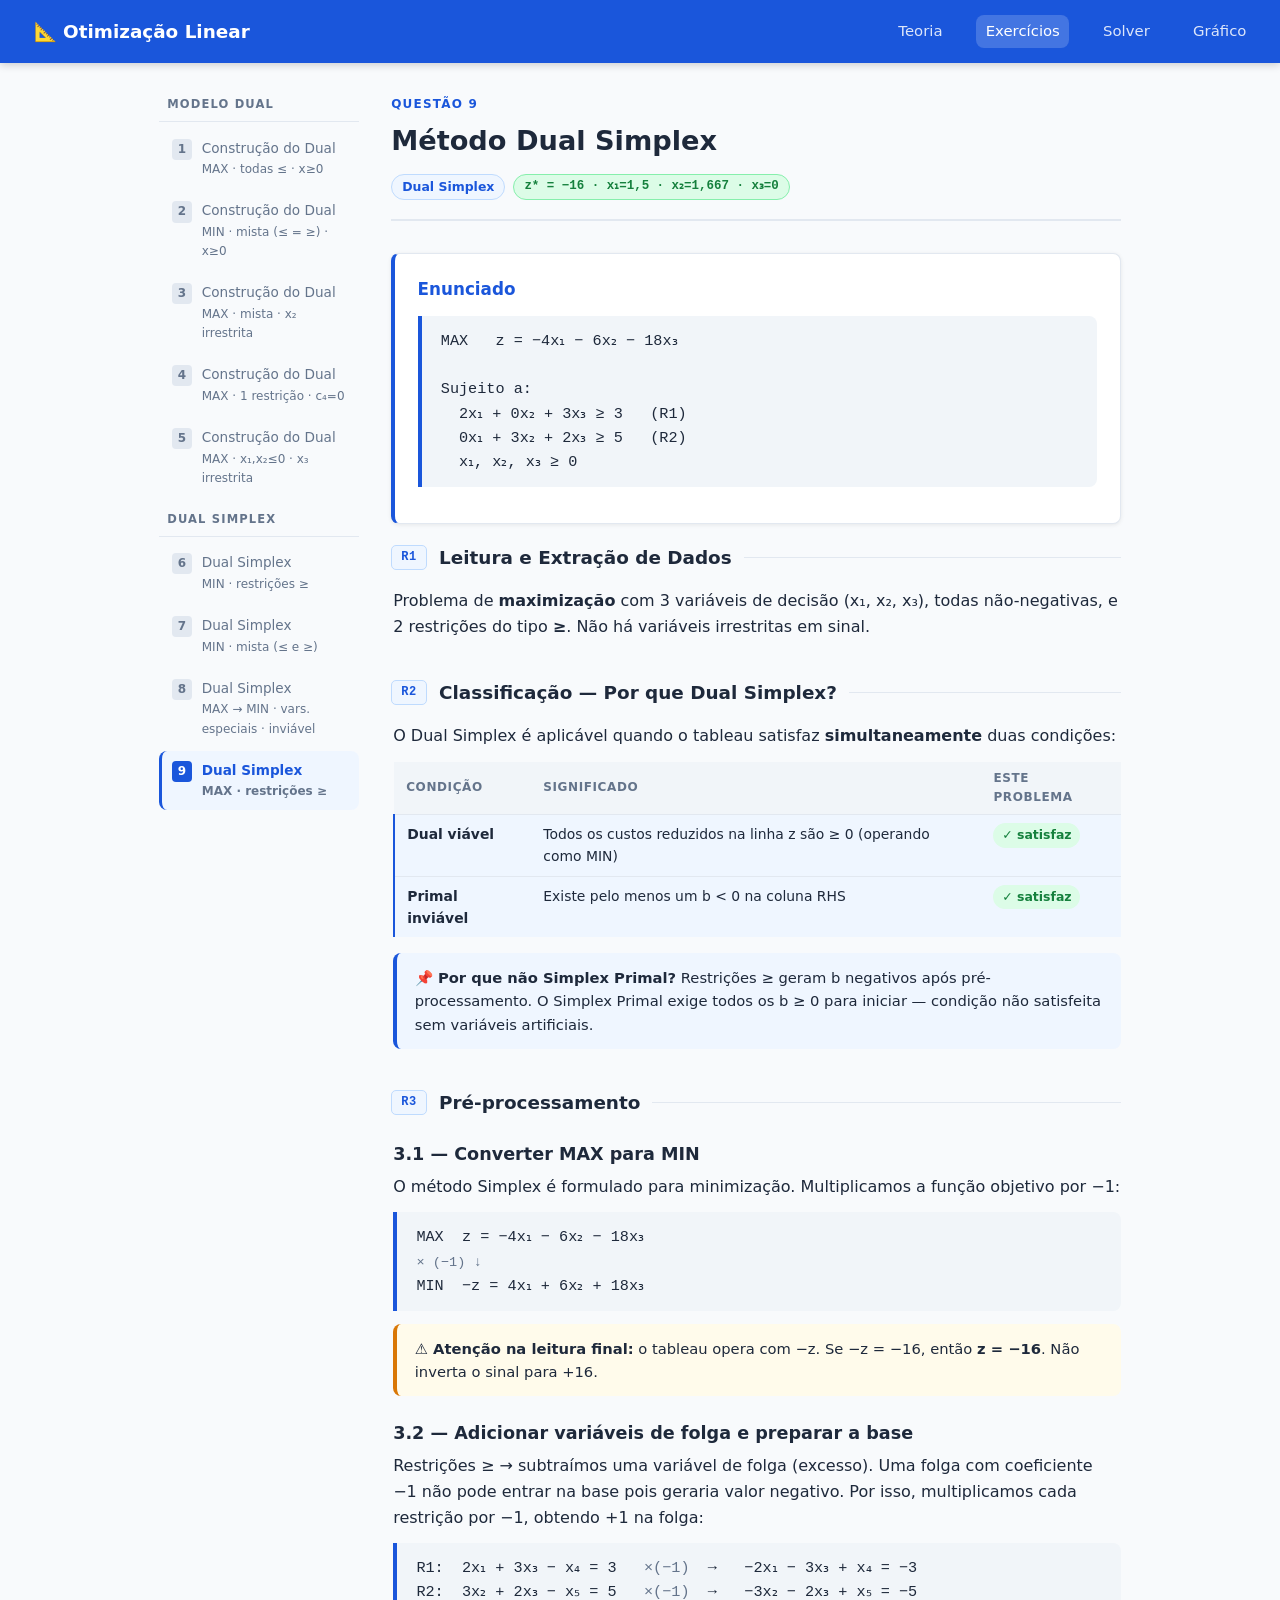
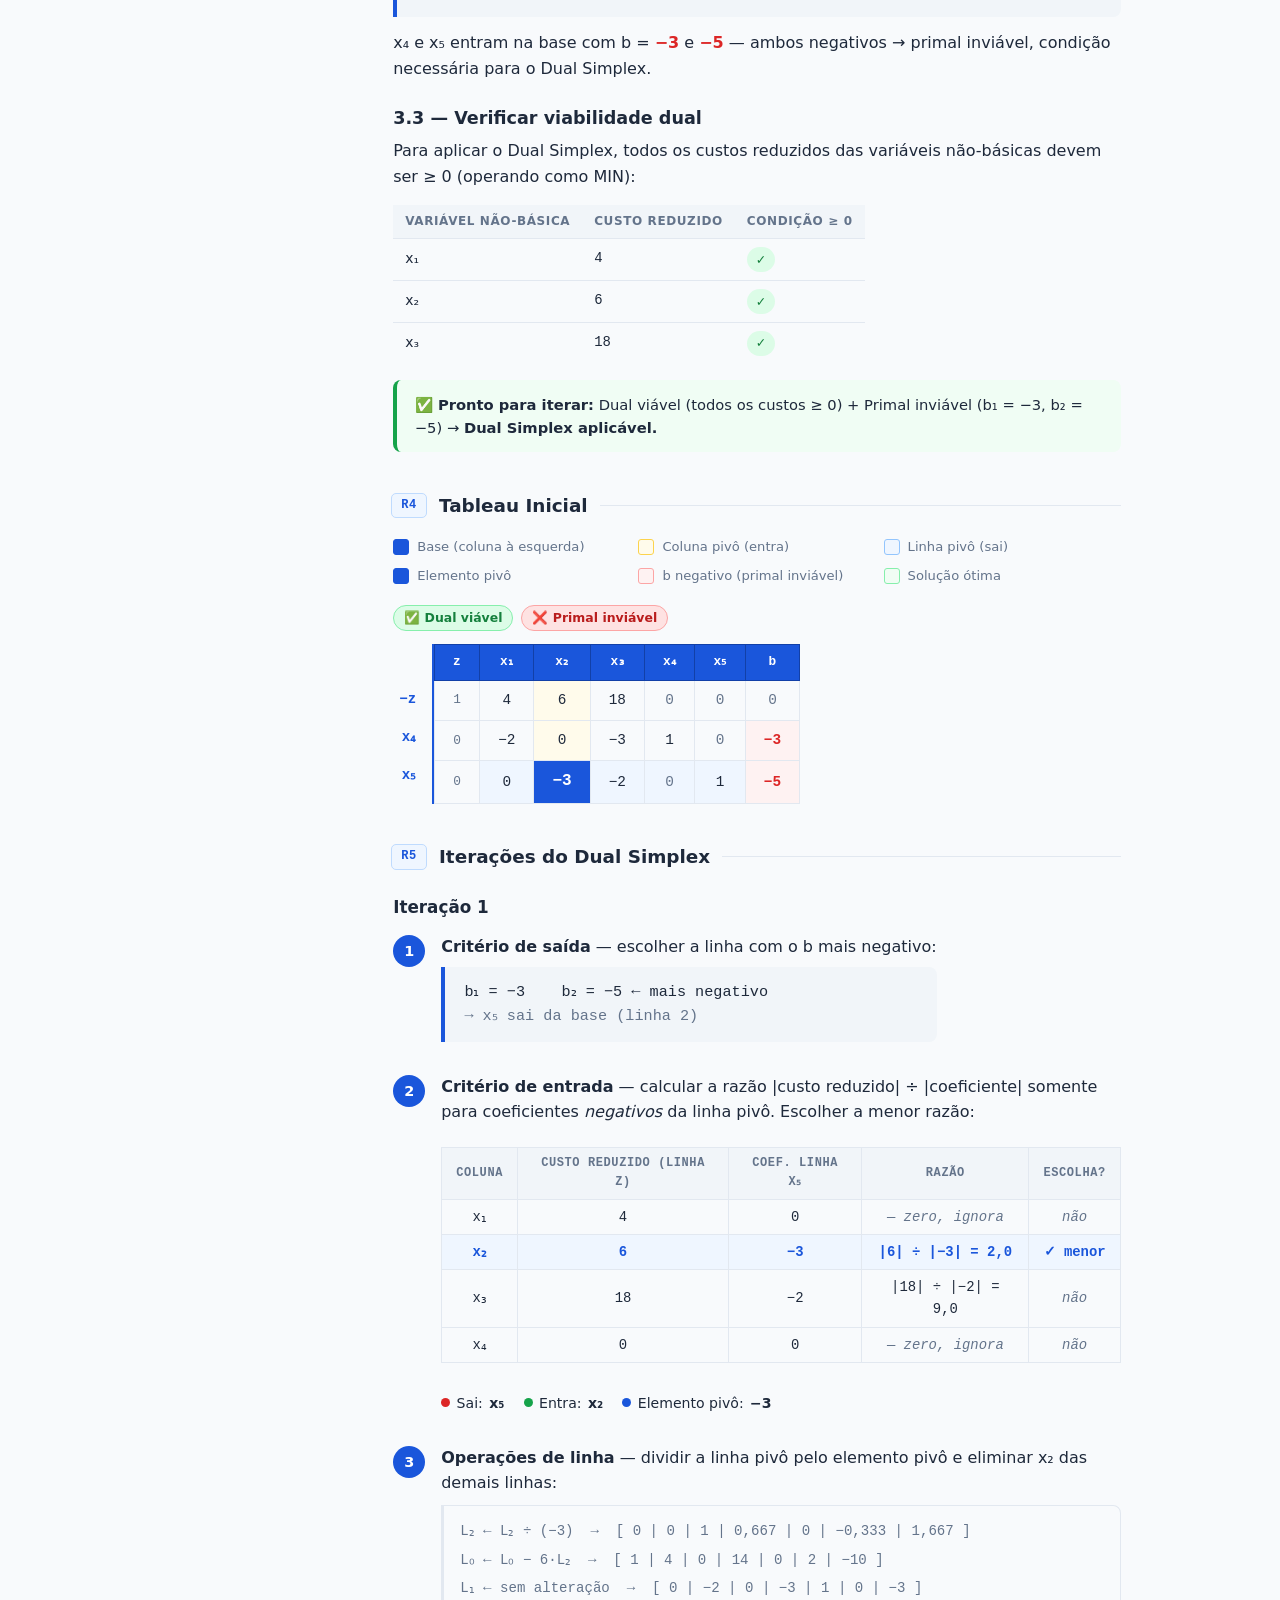
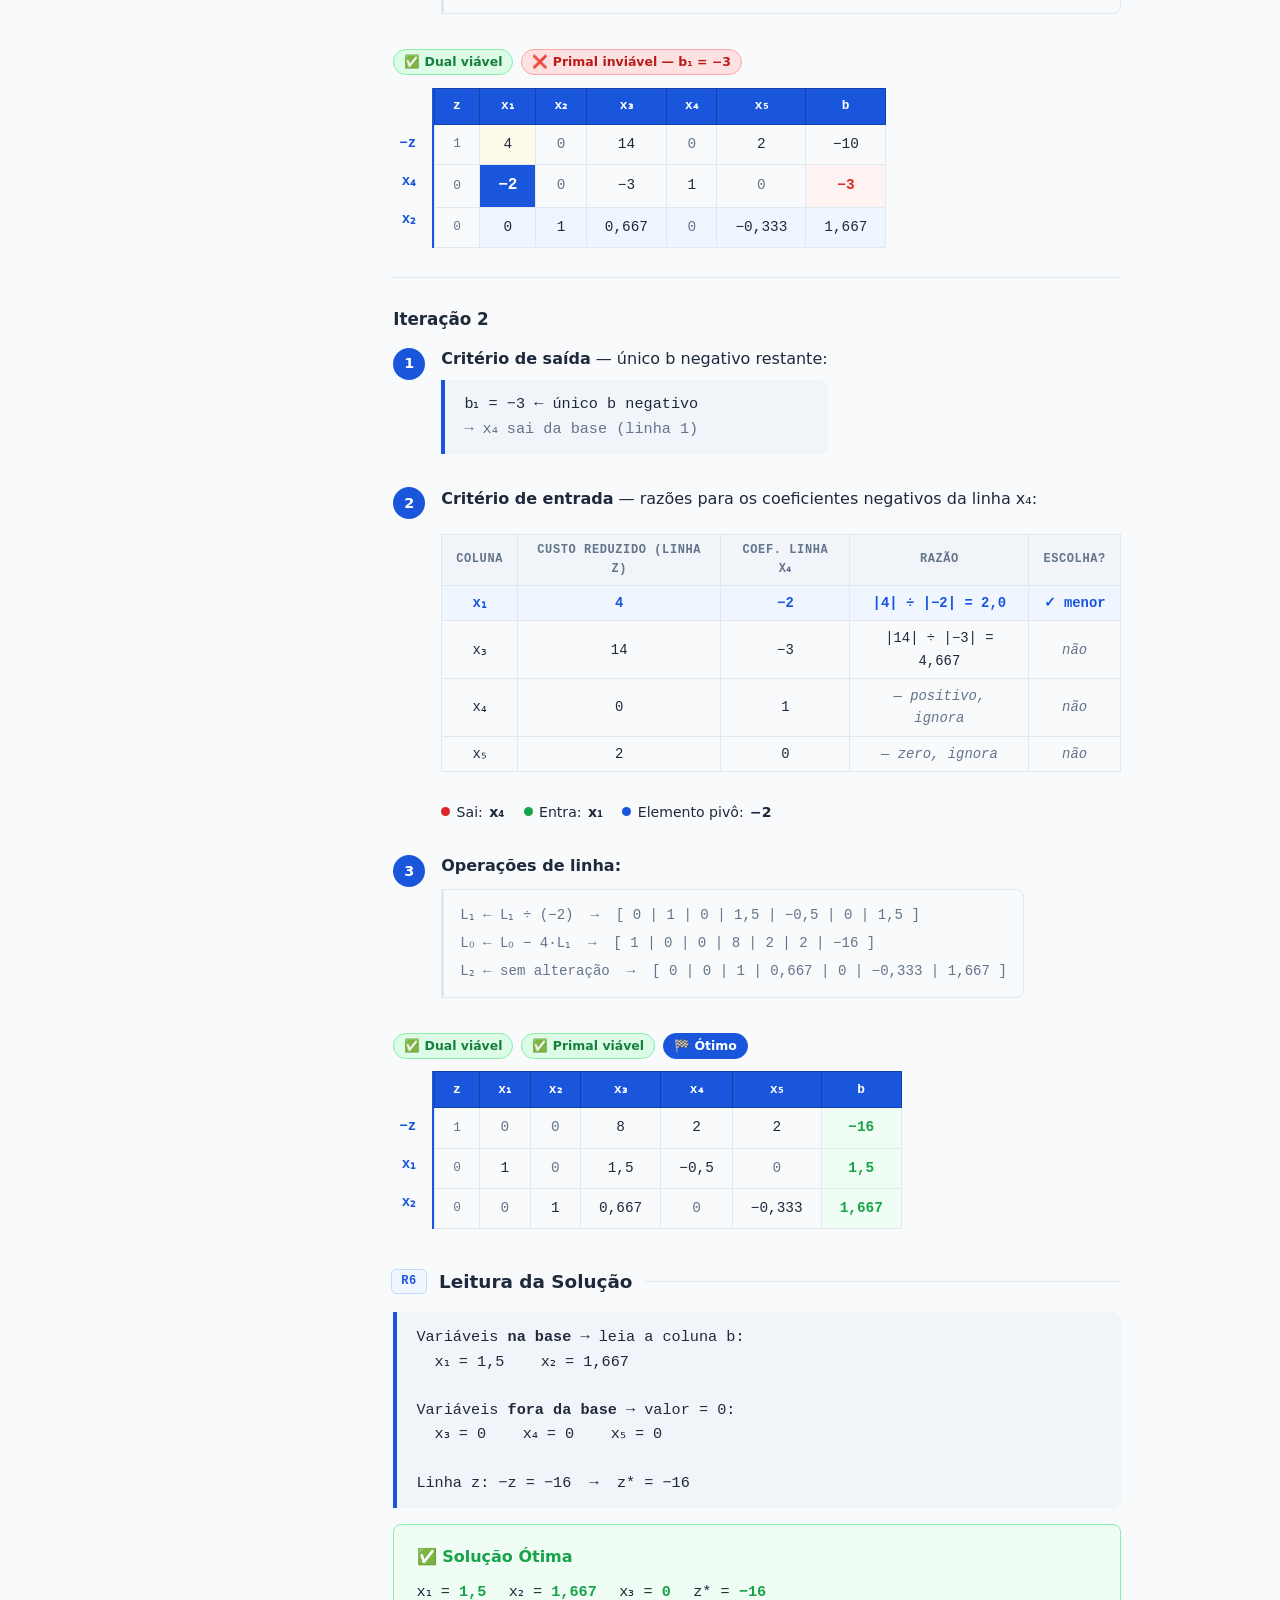
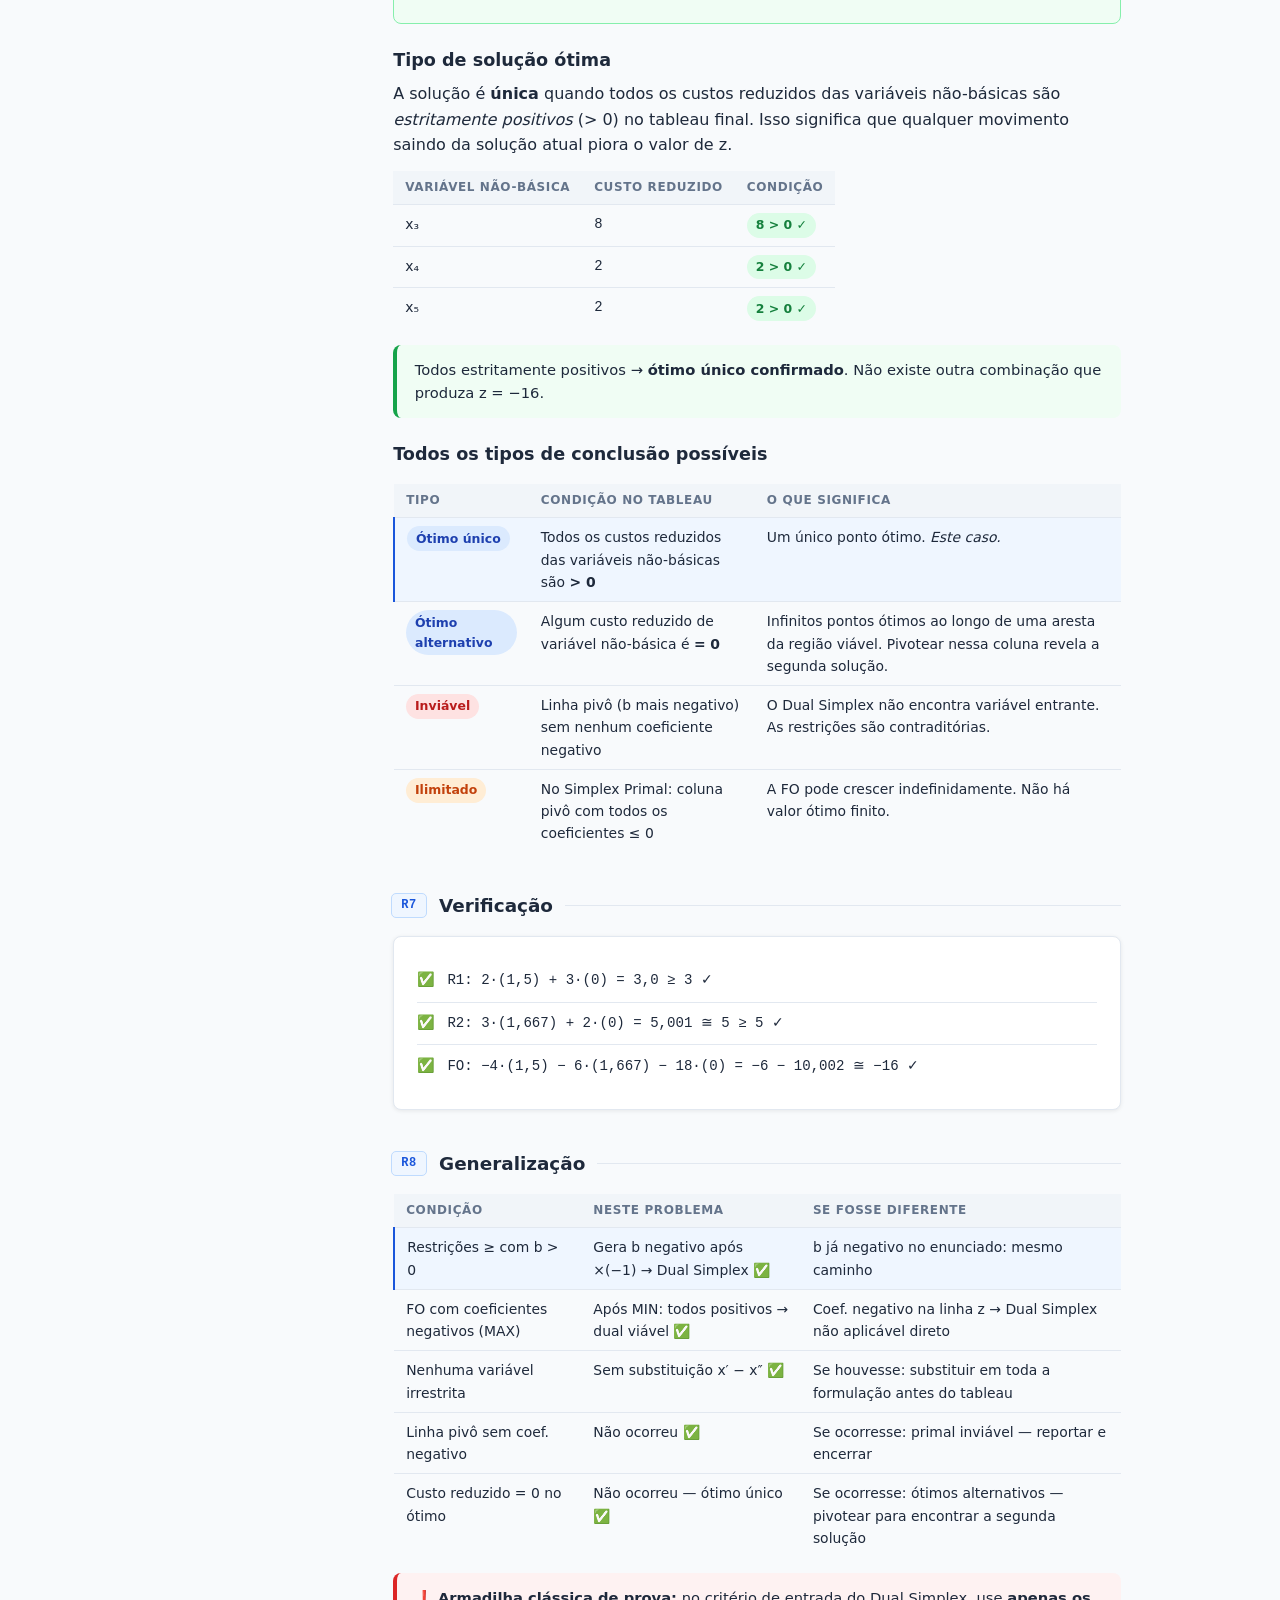
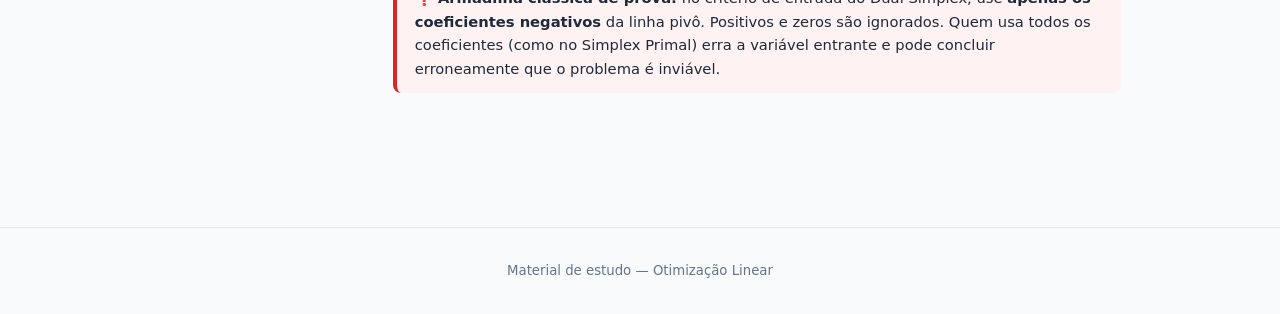
==== exercicios.html @ ed365eea "feat: adiciona Q1-Q5 (Construcao do Modelo Dual) - Q1: MAX, todas restricoes <=, xj >= 0 - Q2: MIN, " ====
<!DOCTYPE html>
<html lang="pt-BR">
<head>
  <meta charset="UTF-8">
  <meta name="viewport" content="width=device-width, initial-scale=1.0">
  <title>Exercícios — Otimização Linear</title>
  <link rel="stylesheet" href="style.css">
  <style>
    /* ── Sidebar de exercícios ── */
    .ex-layout {
      display: grid;
      grid-template-columns: 200px 1fr;
      gap: 2rem;
      max-width: 1000px;
      margin: 2rem auto;
      padding: 0 1.2rem 3rem;
    }
    @media (max-width: 640px) {
      .ex-layout { grid-template-columns: 1fr; }
      .ex-sidebar { display: none; }
    }

    .ex-sidebar {
      position: sticky;
      top: 72px;
      align-self: start;
    }

    .ex-sidebar-label {
      font-size: .72rem;
      font-weight: 700;
      letter-spacing: .1em;
      text-transform: uppercase;
      color: var(--text-muted);
      padding: 0 .5rem .5rem;
      border-bottom: 1px solid var(--border);
      margin-bottom: .4rem;
    }

    .ex-sidebar a {
      display: flex;
      align-items: flex-start;
      gap: .6rem;
      padding: .55rem .6rem;
      border-radius: var(--radius);
      text-decoration: none;
      color: var(--text-muted);
      font-size: .85rem;
      border-left: 3px solid transparent;
      transition: all .12s;
    }
    .ex-sidebar a:hover { background: #eff6ff; color: var(--text); }
    .ex-sidebar a.active {
      background: #eff6ff;
      color: var(--primary);
      border-left-color: var(--primary);
      font-weight: 600;
    }
    .ex-num {
      background: var(--border);
      color: var(--text-muted);
      border-radius: 4px;
      padding: 1px 6px;
      font-size: .75rem;
      font-weight: 700;
      flex-shrink: 0;
      margin-top: 1px;
    }
    .ex-sidebar a.active .ex-num {
      background: var(--primary);
      color: #fff;
    }
    .ex-sidebar-meta { font-size: .75rem; color: var(--text-muted); margin-top: 1px; }

    /* ── Phase header ── */
    .phase { margin-bottom: 2.4rem; }
    .phase-head {
      display: flex;
      align-items: center;
      gap: .75rem;
      margin-bottom: 1rem;
    }
    .phase-tag {
      background: #eff6ff;
      color: var(--primary);
      border: 1px solid #bfdbfe;
      border-radius: 5px;
      padding: 2px 9px;
      font-size: .75rem;
      font-weight: 700;
      letter-spacing: .06em;
      font-family: 'Courier New', monospace;
      flex-shrink: 0;
    }
    .phase-title {
      font-size: 1.15rem;
      font-weight: 600;
      color: var(--text);
    }
    .phase-line { flex: 1; height: 1px; background: var(--border); }
    .phase-body { padding-left: 2px; }

    /* ── Pills ── */
    .pills { display: flex; gap: .5rem; flex-wrap: wrap; margin-bottom: .8rem; }
    .pill {
      font-size: .78rem;
      font-weight: 600;
      padding: 2px 10px;
      border-radius: 999px;
      border: 1px solid;
    }
    .pill-ok    { background: #dcfce7; color: #15803d; border-color: #86efac; }
    .pill-warn  { background: #fee2e2; color: #b91c1c; border-color: #fca5a5; }
    .pill-done  { background: var(--primary); color: #fff; border-color: var(--primary); }

    /* ── Ratio table ── */
    table.rtbl {
      border-collapse: collapse;
      font-size: .87rem;
      font-family: 'Courier New', monospace;
      margin: .8rem 0;
    }
    table.rtbl th {
      background: #f1f5f9;
      color: var(--text-muted);
      font-size: .75rem;
      font-weight: 700;
      letter-spacing: .05em;
      text-transform: uppercase;
      padding: 6px 14px;
      border: 1px solid var(--border);
      text-align: center;
    }
    table.rtbl td {
      padding: 6px 14px;
      border: 1px solid var(--border);
      text-align: center;
      color: var(--text);
    }
    table.rtbl tr.winner td { background: #eff6ff; color: var(--primary); font-weight: 700; }
    table.rtbl td.skip { color: var(--text-muted); font-style: italic; }

    /* ── Tableau com coluna de base separada ── */
    .t-outer { display: flex; align-items: stretch; overflow-x: auto; margin: .8rem 0; }
    .t-base-col {
      display: flex;
      flex-direction: column;
      border-right: 2px solid var(--primary);
      padding-right: 10px;
      flex-shrink: 0;
    }
    .t-base-spacer { height: 36px; }
    .t-base-cell {
      display: flex;
      align-items: center;
      justify-content: flex-end;
      font-family: 'Courier New', monospace;
      font-size: .88rem;
      font-weight: 700;
      color: var(--primary);
      height: 38px;
      padding: 0 6px;
    }
    table.tgrid { border-collapse: collapse; font-family: 'Courier New', monospace; font-size: .9rem; }
    table.tgrid th {
      background: var(--primary);
      color: #fff;
      padding: 7px 18px;
      text-align: center;
      border: 1px solid #1240a8;
      font-size: .8rem;
      letter-spacing: .03em;
      height: 36px;
      white-space: nowrap;
    }
    table.tgrid td {
      padding: 8px 18px;
      text-align: center;
      border: 1px solid var(--border);
      color: var(--text);
      height: 38px;
      white-space: nowrap;
    }
    table.tgrid td.t-z    { color: var(--text-muted); background: #f8fafc; font-size: .8rem; }
    table.tgrid td.t-pc   { background: #fffbeb; }
    table.tgrid td.t-pr   { background: #eff6ff; }
    table.tgrid td.t-pv   { background: var(--primary); color: #fff; font-weight: 700; font-size: 1rem; }
    table.tgrid td.t-neg  { color: var(--danger); font-weight: 700; background: #fef2f2; }
    table.tgrid td.t-opt  { color: var(--success); font-weight: 700; background: #f0fdf4; }
    table.tgrid td.t-dim  { color: var(--text-muted); }

    /* ── Pivot info row ── */
    .pv-row { display: flex; gap: 1.2rem; flex-wrap: wrap; margin: .7rem 0; }
    .pv-item { display: flex; align-items: center; gap: .4rem; font-size: .88rem; color: var(--text); }
    .pv-dot  { width: 9px; height: 9px; border-radius: 50%; flex-shrink: 0; }

    /* ── Operations block ── */
    .ops-block {
      background: #f8fafc;
      border: 1px solid var(--border);
      border-left: 3px solid var(--border);
      border-radius: 0 var(--radius) var(--radius) 0;
      padding: .7rem 1rem;
      margin: .6rem 0 1rem;
      font-family: 'Courier New', monospace;
      font-size: .88rem;
      line-height: 2;
      color: var(--text-muted);
    }

    /* ── Legend grid ── */
    .legend-grid {
      display: grid;
      grid-template-columns: repeat(auto-fit, minmax(200px, 1fr));
      gap: .5rem;
      margin: .8rem 0 1.2rem;
    }
    .legend-item { display: flex; align-items: center; gap: .5rem; font-size: .82rem; color: var(--text-muted); }
    .legend-swatch { width: 16px; height: 16px; border-radius: 3px; border: 1px solid var(--border); flex-shrink: 0; }

    /* ── Result box ── */
    .result-box {
      background: #f0fdf4;
      border: 1px solid #86efac;
      border-radius: var(--radius);
      padding: 1.2rem 1.4rem;
      margin: 1rem 0;
    }
    .result-box h4 { font-size: 1rem; font-weight: 600; color: var(--success); margin-bottom: .6rem; }
    .result-vars { display: flex; gap: 1.4rem; flex-wrap: wrap; }
    .rv { font-family: 'Courier New', monospace; font-size: .95rem; color: var(--text); }
    .rv span { color: var(--success); font-weight: 700; }

    /* ── Verify rows ── */
    .v-row {
      display: flex;
      align-items: center;
      gap: .8rem;
      font-family: 'Courier New', monospace;
      font-size: .88rem;
      padding: .6rem 0;
      border-bottom: 1px solid var(--border);
      color: var(--text);
    }
    .v-row:last-child { border-bottom: none; }

    /* ── Questão header ── */
    .q-header {
      padding-bottom: 1.2rem;
      border-bottom: 2px solid var(--border);
      margin-bottom: 2rem;
    }
    .q-label { font-size: .75rem; font-weight: 700; letter-spacing: .1em; text-transform: uppercase; color: var(--primary); margin-bottom: .3rem; }
    .q-title { font-size: 1.7rem; font-weight: 700; color: var(--text); margin-bottom: .7rem; }
    .q-tags  { display: flex; gap: .5rem; flex-wrap: wrap; }
    .q-tag   { font-size: .78rem; font-weight: 600; padding: 2px 10px; border-radius: 999px; border: 1px solid; }
    .qt-method { background: #eff6ff; color: var(--primary); border-color: #bfdbfe; }
    .qt-result { background: #dcfce7; color: #15803d; border-color: #86efac; font-family: 'Courier New', monospace; }

    .divider { height: 1px; background: var(--border); margin: 1.8rem 0; }
    .iter-title { font-size: 1.05rem; font-weight: 600; color: var(--text); margin: 1.4rem 0 .8rem; }

    /* ── Generic table inside card ── */
    table.gtbl { width: 100%; border-collapse: collapse; font-size: .87rem; }
    table.gtbl th { background: #f1f5f9; color: var(--text-muted); font-size: .75rem; font-weight: 700; text-transform: uppercase; letter-spacing: .05em; padding: 7px 12px; text-align: left; border-bottom: 1px solid var(--border); }
    table.gtbl td { padding: 8px 12px; border-bottom: 1px solid var(--border); color: var(--text); vertical-align: top; }
    table.gtbl tr:last-child td { border-bottom: none; }
    table.gtbl tr.hl td { background: #eff6ff; }
    table.gtbl tr.hl td:first-child { border-left: 2px solid var(--primary); }
  </style>
</head>
<body>

<nav>
  <a href="index.html" class="brand">📐 Otimização Linear</a>
  <a href="teoria.html">Teoria</a>
  <a href="exercicios.html" class="active">Exercícios</a>
  <a href="solver.html">Solver</a>
  <a href="grafico.html">Gráfico</a>
</nav>

<div class="ex-layout">

  <!-- ── Sidebar ── -->
  <aside class="ex-sidebar">
    <div class="ex-sidebar-label">Modelo Dual</div>
    <a href="#q1" style="margin-top:.2rem;">
      <span class="ex-num">1</span>
      <div>
        <div>Construção do Dual</div>
        <div class="ex-sidebar-meta">MAX · todas ≤ · x≥0</div>
      </div>
    </a>
    <a href="#q2" style="margin-top:.2rem;">
      <span class="ex-num">2</span>
      <div>
        <div>Construção do Dual</div>
        <div class="ex-sidebar-meta">MIN · mista (≤ = ≥) · x≥0</div>
      </div>
    </a>
    <a href="#q3" style="margin-top:.2rem;">
      <span class="ex-num">3</span>
      <div>
        <div>Construção do Dual</div>
        <div class="ex-sidebar-meta">MAX · mista · x₂ irrestrita</div>
      </div>
    </a>
    <a href="#q4" style="margin-top:.2rem;">
      <span class="ex-num">4</span>
      <div>
        <div>Construção do Dual</div>
        <div class="ex-sidebar-meta">MAX · 1 restrição · c₄=0</div>
      </div>
    </a>
    <a href="#q5" style="margin-top:.2rem;">
      <span class="ex-num">5</span>
      <div>
        <div>Construção do Dual</div>
        <div class="ex-sidebar-meta">MAX · x₁,x₂≤0 · x₃ irrestrita</div>
      </div>
    </a>
    <div class="ex-sidebar-label" style="margin-top:.8rem;">Dual Simplex</div>
    <a href="#q6" style="margin-top:.2rem;">
      <span class="ex-num">6</span>
      <div>
        <div>Dual Simplex</div>
        <div class="ex-sidebar-meta">MIN · restrições ≥</div>
      </div>
    </a>
    <a href="#q7" style="margin-top:.2rem;">
      <span class="ex-num">7</span>
      <div>
        <div>Dual Simplex</div>
        <div class="ex-sidebar-meta">MIN · mista (≤ e ≥)</div>
      </div>
    </a>
    <a href="#q8" style="margin-top:.2rem;">
      <span class="ex-num">8</span>
      <div>
        <div>Dual Simplex</div>
        <div class="ex-sidebar-meta">MAX → MIN · vars. especiais · inviável</div>
      </div>
    </a>
    <a href="#q9" class="active" style="margin-top:.2rem;">
      <span class="ex-num">9</span>
      <div>
        <div>Dual Simplex</div>
        <div class="ex-sidebar-meta">MAX · restrições ≥</div>
      </div>
    </a>
  </aside>

  <!-- ── Conteúdo principal ── -->

  <!-- ════════════════════════════════════════════════════════════
       Q1 — Modelo Dual: MAX, todas restrições ≤, xⱼ ≥ 0
  ════════════════════════════════════════════════════════════ -->
  <div id="q1" style="display:none">

    <div class="q-header">
      <div class="q-num">1</div>
      <div>
        <div class="q-title">Construção do Modelo Dual</div>
        <div class="q-tags">
          <span class="badge">Dualidade</span>
          <span class="badge">MAX → MIN</span>
          <span class="badge">Todas ≤</span>
        </div>
      </div>
    </div>

    <!-- Enunciado -->
    <div class="alert alert-info" style="margin-bottom:1.2rem;">
      <strong>Enunciado</strong><br>
      Construa o modelo dual do problema abaixo. Não é necessário resolver.<br><br>
      Maximizar: <strong>Z = 3000x₁ + 5000x₂</strong><br>
      Sujeito a:<br>
      &emsp;0,5x₁ + 0,2x₂ ≤ 16<br>
      &emsp;0,25x₁ + 0,3x₂ ≤ 11<br>
      &emsp;0,25x₁ + 0,5x₂ ≤ 15<br>
      &emsp;x₁, x₂ ≥ 0
    </div>

    <!-- R1 — Caracterização -->
    <div class="phase">
      <div class="phase-head">
        <div class="phase-line"></div>
        <div class="phase-tag">R1</div>
        <div class="phase-title">Caracterização do Primal</div>
        <div class="phase-line"></div>
      </div>
      <div class="phase-body">
        <p>Antes de construir o dual, identificamos todas as características do primal que determinam o dual.</p>
        <table class="tgrid gtbl" style="max-width:600px;">
          <thead><tr><th>Elemento</th><th>Descrição</th><th>Impacto no Dual</th></tr></thead>
          <tbody>
            <tr><td>Objetivo</td><td>Maximizar Z</td><td>Dual será <strong>Minimizar W</strong></td></tr>
            <tr><td>Restrição 1</td><td>0,5x₁ + 0,2x₂ ≤ 16 &nbsp;&nbsp;<em>(tipo ≤)</em></td><td>Variável dual y₁ ≥ 0</td></tr>
            <tr><td>Restrição 2</td><td>0,25x₁ + 0,3x₂ ≤ 11 &nbsp;<em>(tipo ≤)</em></td><td>Variável dual y₂ ≥ 0</td></tr>
            <tr><td>Restrição 3</td><td>0,25x₁ + 0,5x₂ ≤ 15 &nbsp;<em>(tipo ≤)</em></td><td>Variável dual y₃ ≥ 0</td></tr>
            <tr><td>x₁</td><td>x₁ ≥ 0</td><td>Restrição dual para x₁: ≥ c₁</td></tr>
            <tr><td>x₂</td><td>x₂ ≥ 0</td><td>Restrição dual para x₂: ≥ c₂</td></tr>
          </tbody>
        </table>
      </div>
    </div>

    <!-- R2 — Regras de conversão -->
    <div class="phase">
      <div class="phase-head">
        <div class="phase-line"></div>
        <div class="phase-tag">R2</div>
        <div class="phase-title">Regras de Conversão Primal → Dual (MAX)</div>
        <div class="phase-line"></div>
      </div>
      <div class="phase-body">
        <p>Para um primal de <strong>maximização</strong>, as regras gerais são:</p>
        <div style="display:grid; grid-template-columns:1fr 1fr; gap:1rem; max-width:700px;">
          <table class="tgrid gtbl">
            <thead><tr><th colspan="2">Restrição → Variável dual</th></tr>
            <tr><th>Tipo da restrição</th><th>Sinal de yᵢ</th></tr></thead>
            <tbody>
              <tr><td>≤ bᵢ</td><td>yᵢ ≥ 0</td></tr>
              <tr><td>≥ bᵢ</td><td>yᵢ ≤ 0</td></tr>
              <tr><td>= bᵢ</td><td>yᵢ irrestrita</td></tr>
            </tbody>
          </table>
          <table class="tgrid gtbl">
            <thead><tr><th colspan="2">Variável → Restrição dual</th></tr>
            <tr><th>Tipo de xⱼ</th><th>Tipo da restrição</th></tr></thead>
            <tbody>
              <tr><td>xⱼ ≥ 0</td><td>∑ aᵢⱼ yᵢ ≥ cⱼ</td></tr>
              <tr><td>xⱼ ≤ 0</td><td>∑ aᵢⱼ yᵢ ≤ cⱼ</td></tr>
              <tr><td>xⱼ irrestrita</td><td>∑ aᵢⱼ yᵢ = cⱼ</td></tr>
            </tbody>
          </table>
        </div>
        <p style="margin-top:.7rem;">A <strong>função objetivo dual</strong> usa os termos independentes do primal como coeficientes: W = b₁y₁ + b₂y₂ + b₃y₃.</p>
      </div>
    </div>

    <!-- R3 — Construção -->
    <div class="phase">
      <div class="phase-head">
        <div class="phase-line"></div>
        <div class="phase-tag">R3</div>
        <div class="phase-title">Construção do Modelo Dual</div>
        <div class="phase-line"></div>
      </div>
      <div class="phase-body">
        <p><strong>Passo 1 — Função objetivo dual:</strong><br>
        Os termos independentes do primal (16, 11, 15) tornam-se coeficientes de y₁, y₂, y₃ no objetivo dual (MIN):</p>
        <div style="background:var(--bg-alt); border-radius:6px; padding:.6rem 1rem; font-family:monospace; margin:.5rem 0;">
          Minimizar W = 16y₁ + 11y₂ + 15y₃
        </div>

        <p style="margin-top:1rem;"><strong>Passo 2 — Restrições duais (uma por variável primal):</strong><br>
        Cada coluna j da matriz A gera uma restrição. Como x₁ e x₂ são ≥ 0, as restrições são do tipo ≥ cⱼ.</p>

        <p>Coluna de <strong>x₁</strong> = [0,5 ; 0,25 ; 0,25], c₁ = 3000:</p>
        <div style="background:var(--bg-alt); border-radius:6px; padding:.6rem 1rem; font-family:monospace; margin:.5rem 0;">
          0,5y₁ + 0,25y₂ + 0,25y₃ ≥ 3000
        </div>

        <p>Coluna de <strong>x₂</strong> = [0,2 ; 0,3 ; 0,5], c₂ = 5000:</p>
        <div style="background:var(--bg-alt); border-radius:6px; padding:.6rem 1rem; font-family:monospace; margin:.5rem 0;">
          0,2y₁ + 0,3y₂ + 0,5y₃ ≥ 5000
        </div>

        <p style="margin-top:1rem;"><strong>Passo 3 — Domínio das variáveis duais:</strong><br>
        As três restrições do primal são do tipo ≤, logo y₁, y₂, y₃ ≥ 0.</p>
      </div>
    </div>

    <!-- R4 — Resultado -->
    <div class="phase">
      <div class="phase-head">
        <div class="phase-line"></div>
        <div class="phase-tag">R4</div>
        <div class="phase-title">Modelo Dual Final</div>
        <div class="phase-line"></div>
      </div>
      <div class="phase-body">
        <div class="result-box">
          <div style="font-weight:700; margin-bottom:.5rem; font-size:1rem;">Modelo Dual</div>
          <div style="font-family:monospace; line-height:2;">
            Minimizar W = 16y₁ + 11y₂ + 15y₃<br>
            Sujeito a:<br>
            &emsp;0,5y₁ + 0,25y₂ + 0,25y₃ ≥ 3000<br>
            &emsp;0,2y₁ + 0,30y₂ + 0,50y₃ ≥ 5000<br>
            &emsp;y₁, y₂, y₃ ≥ 0
          </div>
        </div>
        <p style="margin-top:.8rem;"><strong>Verificação de dimensões:</strong> primal com 3 restrições e 2 variáveis → dual com 2 restrições e 3 variáveis. ✓</p>
      </div>
    </div>

    <hr style="border:none;border-top:1px solid var(--border);margin:2rem 0;">
  </div><!-- /q1 -->


  <!-- ════════════════════════════════════════════════════════════
       Q2 — Modelo Dual: MIN, restrições mistas (≤ = ≥), xⱼ ≥ 0
  ════════════════════════════════════════════════════════════ -->
  <div id="q2" style="display:none">

    <div class="q-header">
      <div class="q-num">2</div>
      <div>
        <div class="q-title">Construção do Modelo Dual</div>
        <div class="q-tags">
          <span class="badge">Dualidade</span>
          <span class="badge">MIN → MAX</span>
          <span class="badge">Restrições Mistas</span>
        </div>
      </div>
    </div>

    <!-- Enunciado -->
    <div class="alert alert-info" style="margin-bottom:1.2rem;">
      <strong>Enunciado</strong><br>
      Construa o modelo dual do problema abaixo. Não é necessário resolver.<br><br>
      Minimizar: <strong>Z = 0,4x₁ + 0,5x₂</strong><br>
      Sujeito a:<br>
      &emsp;0,3x₁ + 0,1x₂ ≤ 2,7<br>
      &emsp;0,5x₁ + 0,5x₂ = 6<br>
      &emsp;0,6x₁ + 0,4x₂ ≥ 6<br>
      &emsp;x₁, x₂ ≥ 0
    </div>

    <!-- R1 -->
    <div class="phase">
      <div class="phase-head">
        <div class="phase-line"></div>
        <div class="phase-tag">R1</div>
        <div class="phase-title">Caracterização do Primal</div>
        <div class="phase-line"></div>
      </div>
      <div class="phase-body">
        <p>Atenção: o primal é de <strong>minimização</strong>. As regras de sinal das variáveis duais invertem em relação ao caso MAX.</p>
        <table class="tgrid gtbl" style="max-width:620px;">
          <thead><tr><th>Elemento</th><th>Descrição</th><th>Impacto no Dual</th></tr></thead>
          <tbody>
            <tr><td>Objetivo</td><td>Minimizar Z</td><td>Dual será <strong>Maximizar W</strong></td></tr>
            <tr><td>Restrição 1</td><td>≤ 2,7</td><td>y₁ <strong>≤ 0</strong> (MIN + ≤ inverte)</td></tr>
            <tr><td>Restrição 2</td><td>= 6</td><td>y₂ <strong>irrestrita</strong></td></tr>
            <tr><td>Restrição 3</td><td>≥ 6</td><td>y₃ <strong>≥ 0</strong> (MIN + ≥ mantém)</td></tr>
            <tr><td>x₁, x₂</td><td>≥ 0</td><td>Restrições duais: ≤ cⱼ (MIN + var≥0 inverte dir.)</td></tr>
          </tbody>
        </table>
      </div>
    </div>

    <!-- R2 -->
    <div class="phase">
      <div class="phase-head">
        <div class="phase-line"></div>
        <div class="phase-tag">R2</div>
        <div class="phase-title">Regras de Conversão (MIN)</div>
        <div class="phase-line"></div>
      </div>
      <div class="phase-body">
        <p>Para um primal de <strong>minimização</strong>, os sinais se invertem em relação ao caso MAX:</p>
        <div style="display:grid; grid-template-columns:1fr 1fr; gap:1rem; max-width:700px;">
          <table class="tgrid gtbl">
            <thead><tr><th colspan="2">Restrição → yᵢ (MIN)</th></tr>
            <tr><th>Tipo</th><th>Sinal yᵢ</th></tr></thead>
            <tbody>
              <tr><td>≤ bᵢ</td><td>yᵢ <strong>≤ 0</strong></td></tr>
              <tr><td>≥ bᵢ</td><td>yᵢ <strong>≥ 0</strong></td></tr>
              <tr><td>= bᵢ</td><td>yᵢ irrestrita</td></tr>
            </tbody>
          </table>
          <table class="tgrid gtbl">
            <thead><tr><th colspan="2">Variável → Restrição dual (MIN)</th></tr>
            <tr><th>Tipo xⱼ</th><th>Tipo restrição</th></tr></thead>
            <tbody>
              <tr><td>xⱼ ≥ 0</td><td>∑ aᵢⱼ yᵢ ≤ cⱼ</td></tr>
              <tr><td>xⱼ ≤ 0</td><td>∑ aᵢⱼ yᵢ ≥ cⱼ</td></tr>
              <tr><td>xⱼ irrestrita</td><td>∑ aᵢⱼ yᵢ = cⱼ</td></tr>
            </tbody>
          </table>
        </div>
      </div>
    </div>

    <!-- R3 -->
    <div class="phase">
      <div class="phase-head">
        <div class="phase-line"></div>
        <div class="phase-tag">R3</div>
        <div class="phase-title">Construção do Modelo Dual</div>
        <div class="phase-line"></div>
      </div>
      <div class="phase-body">
        <p><strong>Passo 1 — Função objetivo dual (MAX):</strong><br>
        Os termos independentes (2,7 ; 6 ; 6) tornam-se coeficientes de y₁, y₂, y₃:</p>
        <div style="background:var(--bg-alt); border-radius:6px; padding:.6rem 1rem; font-family:monospace; margin:.5rem 0;">
          Maximizar W = 2,7y₁ + 6y₂ + 6y₃
        </div>

        <p style="margin-top:1rem;"><strong>Passo 2 — Restrições duais (x₁, x₂ ≥ 0 → tipo ≤ cⱼ):</strong></p>

        <p>Coluna de <strong>x₁</strong> = [0,3 ; 0,5 ; 0,6], c₁ = 0,4:</p>
        <div style="background:var(--bg-alt); border-radius:6px; padding:.6rem 1rem; font-family:monospace; margin:.5rem 0;">
          0,3y₁ + 0,5y₂ + 0,6y₃ ≤ 0,4
        </div>

        <p>Coluna de <strong>x₂</strong> = [0,1 ; 0,5 ; 0,4], c₂ = 0,5:</p>
        <div style="background:var(--bg-alt); border-radius:6px; padding:.6rem 1rem; font-family:monospace; margin:.5rem 0;">
          0,1y₁ + 0,5y₂ + 0,4y₃ ≤ 0,5
        </div>

        <p style="margin-top:1rem;"><strong>Passo 3 — Domínio das variáveis duais:</strong><br>
        R1 é ≤ → y₁ ≤ 0 &nbsp;|&nbsp; R2 é = → y₂ irrestrita &nbsp;|&nbsp; R3 é ≥ → y₃ ≥ 0</p>
      </div>
    </div>

    <!-- R4 -->
    <div class="phase">
      <div class="phase-head">
        <div class="phase-line"></div>
        <div class="phase-tag">R4</div>
        <div class="phase-title">Modelo Dual Final</div>
        <div class="phase-line"></div>
      </div>
      <div class="phase-body">
        <div class="result-box">
          <div style="font-weight:700; margin-bottom:.5rem; font-size:1rem;">Modelo Dual</div>
          <div style="font-family:monospace; line-height:2;">
            Maximizar W = 2,7y₁ + 6y₂ + 6y₃<br>
            Sujeito a:<br>
            &emsp;0,3y₁ + 0,5y₂ + 0,6y₃ ≤ 0,4<br>
            &emsp;0,1y₁ + 0,5y₂ + 0,4y₃ ≤ 0,5<br>
            &emsp;y₁ ≤ 0,&nbsp; y₂ irrestrita,&nbsp; y₃ ≥ 0
          </div>
        </div>
        <p style="margin-top:.8rem;"><strong>Verificação:</strong> primal 3 restrições, 2 variáveis → dual 2 restrições, 3 variáveis. ✓</p>
      </div>
    </div>

    <hr style="border:none;border-top:1px solid var(--border);margin:2rem 0;">
  </div><!-- /q2 -->


  <!-- ════════════════════════════════════════════════════════════
       Q3 — Modelo Dual: MAX, mista, x₂ irrestrita
  ════════════════════════════════════════════════════════════ -->
  <div id="q3" style="display:none">

    <div class="q-header">
      <div class="q-num">3</div>
      <div>
        <div class="q-title">Construção do Modelo Dual</div>
        <div class="q-tags">
          <span class="badge">Dualidade</span>
          <span class="badge">MAX → MIN</span>
          <span class="badge">Variável Irrestrita</span>
        </div>
      </div>
    </div>

    <!-- Enunciado -->
    <div class="alert alert-info" style="margin-bottom:1.2rem;">
      <strong>Enunciado</strong><br>
      Construa o modelo dual do problema abaixo. Não é necessário resolver.<br><br>
      Maximizar: <strong>Z = x₁ + 3x₂</strong><br>
      Sujeito a:<br>
      &emsp;x₁ &minus; 3x₂ ≤ 3<br>
      &emsp;&minus;2x₁ + x₂ = 2<br>
      &emsp;&minus;3x₁ + 4x₂ ≥ 12<br>
      &emsp;3x₁ + x₂ = 9<br>
      &emsp;x₁ ≥ 0,&nbsp; x₂ irrestrita
    </div>

    <!-- R1 -->
    <div class="phase">
      <div class="phase-head">
        <div class="phase-line"></div>
        <div class="phase-tag">R1</div>
        <div class="phase-title">Caracterização do Primal</div>
        <div class="phase-line"></div>
      </div>
      <div class="phase-body">
        <p>Este problema tem <strong>4 restrições</strong> de tipos diferentes e a variável <strong>x₂ irrestrita</strong>, que gerará uma restrição de igualdade no dual.</p>
        <table class="tgrid gtbl" style="max-width:620px;">
          <thead><tr><th>Elemento</th><th>Tipo</th><th>Variável/Restrição dual</th></tr></thead>
          <tbody>
            <tr><td>Objetivo</td><td>MAX</td><td>Dual: MIN W</td></tr>
            <tr><td>Restrição 1 (b₁=3)</td><td>≤</td><td>y₁ ≥ 0</td></tr>
            <tr><td>Restrição 2 (b₂=2)</td><td>=</td><td>y₂ irrestrita</td></tr>
            <tr><td>Restrição 3 (b₃=12)</td><td>≥</td><td>y₃ ≤ 0</td></tr>
            <tr><td>Restrição 4 (b₄=9)</td><td>=</td><td>y₄ irrestrita</td></tr>
            <tr><td>x₁</td><td>≥ 0</td><td>Restrição dual 1: ≥ c₁ = 1</td></tr>
            <tr><td>x₂</td><td>irrestrita</td><td>Restrição dual 2: <strong>= c₂ = 3</strong></td></tr>
          </tbody>
        </table>
      </div>
    </div>

    <!-- R2 -->
    <div class="phase">
      <div class="phase-head">
        <div class="phase-line"></div>
        <div class="phase-tag">R2</div>
        <div class="phase-title">Construção Passo a Passo</div>
        <div class="phase-line"></div>
      </div>
      <div class="phase-body">
        <p><strong>Passo 1 — Objetivo dual:</strong> W = b₁y₁ + b₂y₂ + b₃y₃ + b₄y₄</p>
        <div style="background:var(--bg-alt); border-radius:6px; padding:.6rem 1rem; font-family:monospace; margin:.5rem 0;">
          Minimizar W = 3y₁ + 2y₂ + 12y₃ + 9y₄
        </div>

        <p style="margin-top:1rem;"><strong>Passo 2 — Restrição dual de x₁ (≥ 0 → tipo ≥ c₁):</strong><br>
        Coluna de x₁ na matriz A = [1, &minus;2, &minus;3, 3]:</p>
        <div style="background:var(--bg-alt); border-radius:6px; padding:.6rem 1rem; font-family:monospace; margin:.5rem 0;">
          y₁ &minus; 2y₂ &minus; 3y₃ + 3y₄ ≥ 1
        </div>

        <p style="margin-top:1rem;"><strong>Passo 3 — Restrição dual de x₂ (irrestrita → tipo = c₂):</strong><br>
        Coluna de x₂ na matriz A = [&minus;3, 1, 4, 1]:</p>
        <div style="background:var(--bg-alt); border-radius:6px; padding:.6rem 1rem; font-family:monospace; margin:.5rem 0;">
          &minus;3y₁ + y₂ + 4y₃ + y₄ = 3
        </div>
        <div class="alert alert-warn" style="margin-top:.5rem;">
          Variável primal irrestrita → restrição dual de <strong>igualdade</strong> (não pode ser desigualdade).
        </div>

        <p style="margin-top:1rem;"><strong>Passo 4 — Domínio das variáveis duais:</strong><br>
        y₁ ≥ 0 (R1 é ≤) &nbsp;|&nbsp; y₂ irrestrita (R2 é =) &nbsp;|&nbsp; y₃ ≤ 0 (R3 é ≥, MAX) &nbsp;|&nbsp; y₄ irrestrita (R4 é =)</p>
      </div>
    </div>

    <!-- R3 — Resultado -->
    <div class="phase">
      <div class="phase-head">
        <div class="phase-line"></div>
        <div class="phase-tag">R3</div>
        <div class="phase-title">Modelo Dual Final</div>
        <div class="phase-line"></div>
      </div>
      <div class="phase-body">
        <div class="result-box">
          <div style="font-weight:700; margin-bottom:.5rem; font-size:1rem;">Modelo Dual</div>
          <div style="font-family:monospace; line-height:2;">
            Minimizar W = 3y₁ + 2y₂ + 12y₃ + 9y₄<br>
            Sujeito a:<br>
            &emsp;y₁ &minus; 2y₂ &minus; 3y₃ + 3y₄ ≥ 1<br>
            &emsp;&minus;3y₁ + y₂ + 4y₃ + y₄ = 3<br>
            &emsp;y₁ ≥ 0,&nbsp; y₂ irrestrita,&nbsp; y₃ ≤ 0,&nbsp; y₄ irrestrita
          </div>
        </div>
        <p style="margin-top:.8rem;"><strong>Verificação:</strong> primal 4 restrições, 2 variáveis → dual 2 restrições, 4 variáveis. ✓</p>
      </div>
    </div>

    <hr style="border:none;border-top:1px solid var(--border);margin:2rem 0;">
  </div><!-- /q3 -->


  <!-- ════════════════════════════════════════════════════════════
       Q4 — Modelo Dual: MAX, 1 restrição, c₄ = 0
  ════════════════════════════════════════════════════════════ -->
  <div id="q4" style="display:none">

    <div class="q-header">
      <div class="q-num">4</div>
      <div>
        <div class="q-title">Construção do Modelo Dual</div>
        <div class="q-tags">
          <span class="badge">Dualidade</span>
          <span class="badge">MAX → MIN</span>
          <span class="badge">1 Restrição</span>
          <span class="badge">c₄ = 0</span>
        </div>
      </div>
    </div>

    <!-- Enunciado -->
    <div class="alert alert-info" style="margin-bottom:1.2rem;">
      <strong>Enunciado</strong><br>
      Construa o modelo dual do problema abaixo. Não é necessário resolver.<br><br>
      Maximizar: <strong>Z = 2x₁ + x₂ + 4x₃ + 5x₅ + x₆</strong>&nbsp; (x₄ ausente da FO)<br>
      Sujeito a:<br>
      &emsp;3x₁ + 6x₂ + 3x₃ + 2x₄ + 3x₅ + 4x₆ ≤ 60<br>
      &emsp;x₁, x₂, x₃, x₄, x₅, x₆ ≥ 0
    </div>

    <!-- R1 -->
    <div class="phase">
      <div class="phase-head">
        <div class="phase-line"></div>
        <div class="phase-tag">R1</div>
        <div class="phase-title">Caracterização do Primal</div>
        <div class="phase-line"></div>
      </div>
      <div class="phase-body">
        <p>Há apenas <strong>1 restrição</strong>, portanto o dual terá apenas <strong>1 variável dual (y₁)</strong> e 6 restrições (uma por variável primal). O detalhe importante é que <strong>x₄ não aparece na função objetivo</strong>, portanto seu coeficiente é c₄ = 0.</p>
        <table class="tgrid gtbl" style="max-width:560px;">
          <thead><tr><th>Variável</th><th>Coef. FO (cⱼ)</th><th>Coef. na restrição (aⱼ)</th><th>Restrição dual</th></tr></thead>
          <tbody>
            <tr><td>x₁</td><td>2</td><td>3</td><td>3y₁ ≥ 2</td></tr>
            <tr><td>x₂</td><td>1</td><td>6</td><td>6y₁ ≥ 1</td></tr>
            <tr><td>x₃</td><td>4</td><td>3</td><td>3y₁ ≥ 4</td></tr>
            <tr><td>x₄</td><td class="t-dim">0 (ausente)</td><td>2</td><td>2y₁ ≥ 0</td></tr>
            <tr><td>x₅</td><td>5</td><td>3</td><td>3y₁ ≥ 5</td></tr>
            <tr><td>x₆</td><td>1</td><td>4</td><td>4y₁ ≥ 1</td></tr>
          </tbody>
        </table>
        <div class="alert alert-warn" style="margin-top:.7rem;">
          x₄ ausente da FO equivale a c₄ = 0. A restrição dual correspondente é 2y₁ ≥ 0, que é sempre satisfeita para y₁ ≥ 0.
        </div>
      </div>
    </div>

    <!-- R2 -->
    <div class="phase">
      <div class="phase-head">
        <div class="phase-line"></div>
        <div class="phase-tag">R2</div>
        <div class="phase-title">Modelo Dual Final</div>
        <div class="phase-line"></div>
      </div>
      <div class="phase-body">
        <p><strong>Objetivo dual:</strong> o único termo independente do primal é b₁ = 60, que é o coeficiente de y₁:</p>
        <div style="background:var(--bg-alt); border-radius:6px; padding:.6rem 1rem; font-family:monospace; margin:.5rem 0;">
          Minimizar W = 60y₁
        </div>
        <p>Como há apenas uma variável dual, cada restrição envolve somente y₁.</p>
        <div class="result-box" style="margin-top:1rem;">
          <div style="font-weight:700; margin-bottom:.5rem; font-size:1rem;">Modelo Dual</div>
          <div style="font-family:monospace; line-height:2;">
            Minimizar W = 60y₁<br>
            Sujeito a:<br>
            &emsp;3y₁ ≥ 2<br>
            &emsp;6y₁ ≥ 1<br>
            &emsp;3y₁ ≥ 4<br>
            &emsp;2y₁ ≥ 0<br>
            &emsp;3y₁ ≥ 5<br>
            &emsp;4y₁ ≥ 1<br>
            &emsp;y₁ ≥ 0
          </div>
        </div>
        <p style="margin-top:.8rem;"><strong>Verificação:</strong> primal 1 restrição, 6 variáveis → dual 6 restrições, 1 variável. ✓</p>
      </div>
    </div>

    <hr style="border:none;border-top:1px solid var(--border);margin:2rem 0;">
  </div><!-- /q4 -->


  <!-- ════════════════════════════════════════════════════════════
       Q5 — Modelo Dual: MAX, x₁,x₂≤0, x₃ irrestrita, x₄≥0
  ════════════════════════════════════════════════════════════ -->
  <div id="q5" style="display:none">

    <div class="q-header">
      <div class="q-num">5</div>
      <div>
        <div class="q-title">Construção do Modelo Dual</div>
        <div class="q-tags">
          <span class="badge">Dualidade</span>
          <span class="badge">MAX → MIN</span>
          <span class="badge">x₁,x₂ ≤ 0</span>
          <span class="badge">x₃ Irrestrita</span>
        </div>
      </div>
    </div>

    <!-- Enunciado -->
    <div class="alert alert-info" style="margin-bottom:1.2rem;">
      <strong>Enunciado</strong><br>
      Construa o modelo dual do problema abaixo. Não é necessário resolver.<br><br>
      Maximizar: <strong>Z = 2x₁ + x₂ + 5x₃ &minus; 3x₄</strong><br>
      Sujeito a:<br>
      &emsp;x₁ + 2x₂ + 4x₃ &minus; x₄ ≤ 6<br>
      &emsp;2x₁ + 3x₂ &minus; x₃ + x₄ ≤ 12<br>
      &emsp;x₁ + x₃ + x₄ ≤ 4<br>
      &emsp;x₁, x₂ ≤ 0;&nbsp; x₃ irrestrita;&nbsp; x₄ ≥ 0
    </div>

    <!-- R1 -->
    <div class="phase">
      <div class="phase-head">
        <div class="phase-line"></div>
        <div class="phase-tag">R1</div>
        <div class="phase-title">Caracterização do Primal</div>
        <div class="phase-line"></div>
      </div>
      <div class="phase-body">
        <p>As três restrições são do tipo ≤, logo <strong>y₁, y₂, y₃ ≥ 0</strong>. O desafio aqui está nos domínios das variáveis primais — cada tipo muda o sentido da restrição dual.</p>
        <table class="tgrid gtbl" style="max-width:640px;">
          <thead><tr><th>Variável</th><th>Domínio primal</th><th>Tipo da restrição dual (MAX)</th></tr></thead>
          <tbody>
            <tr><td>x₁</td><td>x₁ ≤ 0</td><td>∑ aᵢ₁ yᵢ <strong>≤</strong> c₁ = 2</td></tr>
            <tr><td>x₂</td><td>x₂ ≤ 0</td><td>∑ aᵢ₂ yᵢ <strong>≤</strong> c₂ = 1</td></tr>
            <tr><td>x₃</td><td>irrestrita</td><td>∑ aᵢ₃ yᵢ <strong>=</strong> c₃ = 5</td></tr>
            <tr><td>x₄</td><td>x₄ ≥ 0</td><td>∑ aᵢ₄ yᵢ <strong>≥</strong> c₄ = &minus;3</td></tr>
          </tbody>
        </table>
        <div class="alert alert-warn" style="margin-top:.7rem;">
          Variável ≤ 0 inverte o sentido da desigualdade na restrição dual (de ≥ para ≤).
          Variável irrestrita gera restrição de igualdade.
        </div>
      </div>
    </div>

    <!-- R2 -->
    <div class="phase">
      <div class="phase-head">
        <div class="phase-line"></div>
        <div class="phase-tag">R2</div>
        <div class="phase-title">Construção das Restrições Duais</div>
        <div class="phase-line"></div>
      </div>
      <div class="phase-body">
        <p><strong>Passo 1 — Objetivo dual:</strong></p>
        <div style="background:var(--bg-alt); border-radius:6px; padding:.6rem 1rem; font-family:monospace; margin:.5rem 0;">
          Minimizar W = 6y₁ + 12y₂ + 4y₃
        </div>

        <p style="margin-top:1rem;"><strong>Passo 2 — Restrições duais (colunas da matriz A):</strong></p>

        <p>Coluna de <strong>x₁</strong> = [1, 2, 1], c₁ = 2 &nbsp;&nbsp; (x₁ ≤ 0 → tipo ≤):</p>
        <div style="background:var(--bg-alt); border-radius:6px; padding:.6rem 1rem; font-family:monospace; margin:.5rem 0;">
          y₁ + 2y₂ + y₃ ≤ 2
        </div>

        <p>Coluna de <strong>x₂</strong> = [2, 3, 0], c₂ = 1 &nbsp;&nbsp; (x₂ ≤ 0 → tipo ≤):</p>
        <div style="background:var(--bg-alt); border-radius:6px; padding:.6rem 1rem; font-family:monospace; margin:.5rem 0;">
          2y₁ + 3y₂ ≤ 1
        </div>

        <p>Coluna de <strong>x₃</strong> = [4, &minus;1, 1], c₃ = 5 &nbsp;&nbsp; (x₃ irrestrita → tipo =):</p>
        <div style="background:var(--bg-alt); border-radius:6px; padding:.6rem 1rem; font-family:monospace; margin:.5rem 0;">
          4y₁ &minus; y₂ + y₃ = 5
        </div>

        <p>Coluna de <strong>x₄</strong> = [&minus;1, 1, 1], c₄ = &minus;3 &nbsp;&nbsp; (x₄ ≥ 0 → tipo ≥):</p>
        <div style="background:var(--bg-alt); border-radius:6px; padding:.6rem 1rem; font-family:monospace; margin:.5rem 0;">
          &minus;y₁ + y₂ + y₃ ≥ &minus;3
        </div>

        <p style="margin-top:1rem;"><strong>Passo 3 — Domínio:</strong> todas as restrições primais são ≤ (MAX) → y₁, y₂, y₃ ≥ 0.</p>
      </div>
    </div>

    <!-- R3 — Resultado -->
    <div class="phase">
      <div class="phase-head">
        <div class="phase-line"></div>
        <div class="phase-tag">R3</div>
        <div class="phase-title">Modelo Dual Final</div>
        <div class="phase-line"></div>
      </div>
      <div class="phase-body">
        <div class="result-box">
          <div style="font-weight:700; margin-bottom:.5rem; font-size:1rem;">Modelo Dual</div>
          <div style="font-family:monospace; line-height:2;">
            Minimizar W = 6y₁ + 12y₂ + 4y₃<br>
            Sujeito a:<br>
            &emsp;y₁ + 2y₂ + y₃ ≤ 2<br>
            &emsp;2y₁ + 3y₂ ≤ 1<br>
            &emsp;4y₁ &minus; y₂ + y₃ = 5<br>
            &emsp;&minus;y₁ + y₂ + y₃ ≥ &minus;3<br>
            &emsp;y₁, y₂, y₃ ≥ 0
          </div>
        </div>
        <p style="margin-top:.8rem;"><strong>Verificação:</strong> primal 3 restrições, 4 variáveis → dual 4 restrições, 3 variáveis. ✓</p>
      </div>
    </div>

    <hr style="border:none;border-top:1px solid var(--border);margin:2rem 0;">
  </div><!-- /q5 -->


  <div id="q6" style="display:none">

    <!-- ══════════════════════════════════════════════════════
         EXERCÍCIO 6
    ══════════════════════════════════════════════════════ -->

    <div class="q-header">
      <div class="q-label">Questão 6</div>
      <div class="q-title">Método Dual Simplex</div>
      <div class="q-tags">
        <span class="q-tag qt-method">Dual Simplex</span>
        <span class="q-tag qt-result">z* = 0 · x₁=0 · x₂=0 · x₃=5</span>
      </div>
    </div>

    <!-- Enunciado -->
    <div class="card" style="border-left: 4px solid var(--primary);">
      <div class="card-title">Enunciado</div>
      <div class="math-block">
        MIN &nbsp; z = 6x₁ + 3x₂<br><br>
        Sujeito a:<br>
        &nbsp;&nbsp;6x₁ − 3x₂ + x₃ ≥ 2 &nbsp;&nbsp;(R1)<br>
        &nbsp;&nbsp;3x₁ + 4x₂ + x₃ ≥ 5 &nbsp;&nbsp;(R2)<br>
        &nbsp;&nbsp;x₁, x₂, x₃ ≥ 0
      </div>
    </div>

    <!-- R1 -->
    <div class="phase">
      <div class="phase-head">
        <span class="phase-tag">R1</span>
        <span class="phase-title">Leitura e Extração de Dados</span>
        <div class="phase-line"></div>
      </div>
      <div class="phase-body">
        <p>Problema de <strong>minimização</strong> com 3 variáveis de decisão (x₁, x₂, x₃), todas não-negativas, e 2 restrições do tipo <strong>≥</strong>. Nenhuma variável irrestrita em sinal.</p>
        <p>Observação importante: x₃ aparece nas restrições com coeficiente 1 em ambas, mas <strong>não aparece na função objetivo</strong> — seu custo é zero. Isso terá impacto direto na solução.</p>
      </div>
    </div>

    <!-- R2 -->
    <div class="phase">
      <div class="phase-head">
        <span class="phase-tag">R2</span>
        <span class="phase-title">Classificação — Por que Dual Simplex?</span>
        <div class="phase-line"></div>
      </div>
      <div class="phase-body">
        <p>O Dual Simplex é aplicável quando o tableau satisfaz <strong>simultaneamente</strong> duas condições:</p>
        <div class="tableau-wrap" style="margin-top:.6rem">
          <table class="gtbl">
            <thead><tr><th>Condição</th><th>Significado</th><th>Este problema</th></tr></thead>
            <tbody>
              <tr class="hl"><td><strong>Dual viável</strong></td><td>Todos os valores da linha Z são ≤ 0 (negativos ou zero) — convenção Z − cx = 0</td><td><span class="badge badge-green">✓ satisfaz</span></td></tr>
              <tr class="hl"><td><strong>Primal inviável</strong></td><td>Existe pelo menos um b &lt; 0 na coluna RHS</td><td><span class="badge badge-green">✓ satisfaz</span></td></tr>
            </tbody>
          </table>
        </div>
        <div class="alert alert-info" style="margin-top:.8rem">
          <strong>📌 Por que não Simplex Primal?</strong> Restrições ≥ geram b negativos após pré-processamento. O Simplex Primal exige todos os b ≥ 0 para iniciar — condição não satisfeita sem variáveis artificiais.
        </div>
      </div>
    </div>

    <!-- R3 -->
    <div class="phase">
      <div class="phase-head">
        <span class="phase-tag">R3</span>
        <span class="phase-title">Pré-processamento</span>
        <div class="phase-line"></div>
      </div>
      <div class="phase-body">

        <h3>3.1 — Verificar se é necessário converter para MIN</h3>
        <p>O problema já está na forma de <strong>minimização</strong>, portanto nenhuma conversão é necessária. Igualamos a FO a zero passando tudo para a esquerda com sinal trocado:</p>
        <div class="math-block">MIN Z = 6x₁ + 3x₂ &nbsp;⟹&nbsp; <strong>Z − 6x₁ − 3x₂ = 0</strong><br><span style="color:var(--text-muted);font-size:.85rem;">→ linha Z guarda os coeficientes negativos da FO: [−6, −3, 0, 0, 0] para [x₁, x₂, x₃, x₄, x₅]</span></div>
        <div class="alert alert-warning">
          <strong>⚠️ Atenção:</strong> x₃ não aparece na função objetivo — seu custo reduzido inicial é <strong>0</strong>. Isso criará um pivô degenerado na iteração 1 (razão = 0/1 = 0), discutido em R5.
        </div>

        <h3 style="margin-top:1.4rem">3.2 — Adicionar variáveis de excesso e preparar a base</h3>
        <p>Restrições ≥ → subtraímos variáveis de excesso x₄ e x₅. Uma variável de excesso com coeficiente −1 não pode entrar na base pois geraria valor negativo. Multiplicamos cada restrição por −1 para obter +1 na variável de excesso:</p>
        <div class="math-block">
          R1: &nbsp;6x₁ − 3x₂ + x₃ − x₄ = 2 &nbsp; <span style="color:var(--text-muted)">×(−1)</span> &nbsp;→ &nbsp; −6x₁ + 3x₂ − x₃ + x₄ = −2<br>
          R2: &nbsp;3x₁ + 4x₂ + x₃ − x₅ = 5 &nbsp; <span style="color:var(--text-muted)">×(−1)</span> &nbsp;→ &nbsp; −3x₁ − 4x₂ − x₃ + x₅ = −5
        </div>
        <p>x₄ e x₅ entram na base com b = <strong style="color:var(--danger)">−2</strong> e <strong style="color:var(--danger)">−5</strong> — ambos negativos → primal inviável, condição necessária para o Dual Simplex.</p>

        <h3 style="margin-top:1.4rem">3.3 — Verificar viabilidade dual</h3>
        <p>Na convenção <code>Z − cx = 0</code>, a linha Z guarda <strong>−c</strong> (negativo dos custos). Para MIN com Dual Simplex, a linha Z deve ter todos os valores <strong>≤ 0</strong> (negativos ou zero):</p>
        <div class="tableau-wrap">
          <table class="gtbl" style="width:auto">
            <thead><tr><th>Variável não-básica</th><th>Valor na linha Z (= −c)</th><th>Condição ≤ 0</th><th>Observação</th></tr></thead>
            <tbody>
              <tr><td>x₁</td><td style="font-family:monospace">−6</td><td><span class="badge badge-green">−6 ≤ 0 ✓</span></td><td>Custo na FO = 6 → linha Z guarda −6</td></tr>
              <tr><td>x₂</td><td style="font-family:monospace">−3</td><td><span class="badge badge-green">−3 ≤ 0 ✓</span></td><td>Custo na FO = 3 → linha Z guarda −3</td></tr>
              <tr><td>x₃</td><td style="font-family:monospace">0</td><td><span class="badge badge-green">0 ≤ 0 ✓</span></td><td>x₃ não está na FO — custo zero</td></tr>
            </tbody>
          </table>
        </div>
        <div class="alert alert-success">
          <strong>✅ Pronto para iterar:</strong> Dual viável (todos os valores da linha Z ≤ 0) + Primal inviável (b₁ = −2, b₂ = −5) → <strong>Dual Simplex aplicável.</strong>
        </div>
      </div>
    </div>

    <!-- R4 -->
    <div class="phase">
      <div class="phase-head">
        <span class="phase-tag">R4</span>
        <span class="phase-title">Tableau Inicial</span>
        <div class="phase-line"></div>
      </div>
      <div class="phase-body">
        <div class="legend-grid">
          <div class="legend-item"><div class="legend-swatch" style="background:#1a56db;border-color:#1a56db"></div>Base (coluna à esquerda)</div>
          <div class="legend-item"><div class="legend-swatch" style="background:#fffbeb;border-color:#fcd34d"></div>Coluna pivô (entra)</div>
          <div class="legend-item"><div class="legend-swatch" style="background:#eff6ff;border-color:#93c5fd"></div>Linha pivô (sai)</div>
          <div class="legend-item"><div class="legend-swatch" style="background:#1a56db;border-color:#1a56db"></div>Elemento pivô</div>
          <div class="legend-item"><div class="legend-swatch" style="background:#fef2f2;border-color:#fca5a5"></div>b negativo (primal inviável)</div>
          <div class="legend-item"><div class="legend-swatch" style="background:#f0fdf4;border-color:#86efac"></div>Solução ótima</div>
        </div>

        <div class="pills">
          <span class="pill pill-ok">✅ Dual viável</span>
          <span class="pill pill-warn">❌ Primal inviável</span>
        </div>

        <div class="t-outer">
          <div class="t-base-col">
            <div class="t-base-spacer"></div>
            <div class="t-base-cell">z</div>
            <div class="t-base-cell">x₄</div>
            <div class="t-base-cell">x₅</div>
          </div>
          <div>
            <table class="tgrid">
              <thead><tr><th>z</th><th>x₁</th><th>x₂</th><th>x₃</th><th>x₄</th><th>x₅</th><th>b</th></tr></thead>
              <tbody>
                <tr><td class="t-z">1</td><td>−6</td><td>−3</td><td class="t-pc">0</td><td class="t-dim">0</td><td class="t-dim">0</td><td class="t-dim">0</td></tr>
                <tr><td class="t-z">0</td><td>−6</td><td>3</td><td class="t-pc">−1</td><td>1</td><td class="t-dim">0</td><td class="t-neg">−2</td></tr>
                <tr><td class="t-z">0</td><td class="t-pr">−3</td><td class="t-pr">−4</td><td class="t-pv">−1</td><td class="t-pr t-dim">0</td><td class="t-pr">1</td><td class="t-pr t-neg">−5</td></tr>
              </tbody>
            </table>
          </div>
        </div>
      </div>
    </div>

    <!-- R5 -->
    <div class="phase">
      <div class="phase-head">
        <span class="phase-tag">R5</span>
        <span class="phase-title">Iteração do Dual Simplex</span>
        <div class="phase-line"></div>
      </div>
      <div class="phase-body">

        <p class="iter-title">Iteração 1 (única)</p>

        <div class="step">
          <div class="step-num">1</div>
          <div>
            <strong>Critério de saída</strong> — escolher a linha com o b mais negativo:
            <div class="math-block" style="margin-top:.5rem">b₁ = −2 &nbsp;&nbsp; b₂ = −5 ← mais negativo<br><span style="color:var(--text-muted)">→ x₅ sai da base (linha 2)</span></div>
          </div>
        </div>

        <div class="step">
          <div class="step-num">2</div>
          <div>
            <strong>Critério de entrada</strong> — razão |custo reduzido| ÷ |coeficiente| apenas para coeficientes <em>negativos</em> da linha pivô (L2 = [−3, −4, −1, 0, 1]):
            <div class="tableau-wrap" style="margin-top:.6rem">
              <table class="rtbl">
                <thead><tr><th>Coluna</th><th>Valor linha Z (= −c)</th><th>Coef. linha x₅</th><th>Razão |Z| ÷ |coef.|</th><th>Escolha?</th></tr></thead>
                <tbody>
                  <tr><td>x₁</td><td>−6</td><td>−3</td><td>|−6| ÷ |−3| = 2,0</td><td class="skip">não</td></tr>
                  <tr><td>x₂</td><td>−3</td><td>−4</td><td>|−3| ÷ |−4| = 0,75</td><td class="skip">não</td></tr>
                  <tr class="winner"><td>x₃</td><td>0</td><td>−1</td><td>|0| ÷ |−1| = <strong>0,0</strong></td><td>✓ menor</td></tr>
                  <tr><td>x₄</td><td>0</td><td>0</td><td class="skip">— zero, ignora</td><td class="skip">não</td></tr>
                </tbody>
              </table>
            </div>
            <div class="alert alert-warning" style="margin:.6rem 0">
              <strong>⚠️ Pivô degenerado:</strong> a razão mínima é <strong>0</strong> porque x₃ tem custo reduzido = 0 (não aparece na FO). Isso significa que o valor de z <em>não muda</em> nesta iteração — permanece em z = 0. O pivô é válido e necessário para restaurar a viabilidade primal.
            </div>
            <div class="pv-row">
              <div class="pv-item"><div class="pv-dot" style="background:var(--danger)"></div>Sai: <strong>x₅</strong></div>
              <div class="pv-item"><div class="pv-dot" style="background:var(--success)"></div>Entra: <strong>x₃</strong></div>
              <div class="pv-item"><div class="pv-dot" style="background:var(--primary)"></div>Elemento pivô: <strong>−1</strong></div>
            </div>
          </div>
        </div>

        <div class="step">
          <div class="step-num">3</div>
          <div>
            <strong>Operações de linha</strong> — dividir a linha pivô pelo elemento pivô (−1) e eliminar x₃ das demais linhas:
            <div class="ops-block">
              L₂ ← L₂ ÷ (−1) &nbsp;&nbsp;&nbsp;&nbsp;&nbsp;&nbsp;&nbsp;&nbsp;&nbsp;→&nbsp; [ 0 | 3 | 4 | 1 | 0 | −1 | 5 ]<br>
              L₀ ← L₀ − <strong>0</strong>·L₂ &nbsp;&nbsp;&nbsp;&nbsp;&nbsp;&nbsp;→&nbsp; <em>sem alteração</em> &nbsp; [ 1 | <strong>−6</strong> | <strong>−3</strong> | 0 | 0 | 0 | 0 ]<br>
              L₁ ← L₁ − (−1)·L₂ →&nbsp; L₁ + L₂ &nbsp;&nbsp;&nbsp;&nbsp;&nbsp;&nbsp;&nbsp;&nbsp;&nbsp;[ 0 | −3 | 7 | 0 | 1 | −1 | 3 ]
            </div>
            <p style="font-size:.85rem;color:var(--text-muted)">Como o coeficiente de x₃ na linha Z original é 0, a linha Z desce <strong>intacta</strong>. Detalhe de L₁: [0,−6,3,−1,1,0,−2] + [0,3,4,1,0,−1,5] = [0,−3,7,0,1,−1,3]</p>
          </div>
        </div>

        <div class="pills">
          <span class="pill pill-ok">✅ Dual viável</span>
          <span class="pill pill-ok">✅ Primal viável</span>
          <span class="pill pill-done">🏁 Ótimo</span>
        </div>

        <div class="t-outer">
          <div class="t-base-col">
            <div class="t-base-spacer"></div>
            <div class="t-base-cell">z</div>
            <div class="t-base-cell">x₄</div>
            <div class="t-base-cell">x₃</div>
          </div>
          <div>
            <table class="tgrid">
              <thead><tr><th>z</th><th>x₁</th><th>x₂</th><th>x₃</th><th>x₄</th><th>x₅</th><th>b</th></tr></thead>
              <tbody>
                <tr><td class="t-z">1</td><td>−6</td><td>−3</td><td class="t-dim">0</td><td class="t-dim">0</td><td>0</td><td class="t-opt">0</td></tr>
                <tr><td class="t-z">0</td><td>−3</td><td>7</td><td class="t-dim">0</td><td>1</td><td>−1</td><td class="t-opt">3</td></tr>
                <tr><td class="t-z">0</td><td>3</td><td>4</td><td>1</td><td class="t-dim">0</td><td>−1</td><td class="t-opt">5</td></tr>
              </tbody>
            </table>
          </div>
        </div>

        <p style="margin-top:.6rem;font-size:.88rem;color:var(--text-muted)">
          Todos os valores da linha Z são ≤ 0 (−6, −3, 0) e todos os b ≥ 0 → condição de otimalidade atingida em apenas <strong>1 iteração</strong>. A linha Z ficou intacta pois o coeficiente de x₃ nela era zero.
        </p>
      </div>
    </div>

    <!-- R6 -->
    <div class="phase">
      <div class="phase-head">
        <span class="phase-tag">R6</span>
        <span class="phase-title">Leitura da Solução</span>
        <div class="phase-line"></div>
      </div>
      <div class="phase-body">
        <div class="math-block">
          Variáveis <strong>na base</strong> → leia a coluna b:<br>
          &nbsp;&nbsp;x₃ = 5 &nbsp;&nbsp; x₄ = 3 (excesso de R1)<br><br>
          Variáveis <strong>fora da base</strong> → valor = 0:<br>
          &nbsp;&nbsp;x₁ = 0 &nbsp;&nbsp; x₂ = 0 &nbsp;&nbsp; x₅ = 0<br><br>
          Linha z: z = 6·(0) + 3·(0) = <strong>0</strong>
        </div>

        <div class="result-box">
          <h4>✅ Solução Ótima</h4>
          <div class="result-vars">
            <span class="rv">x₁ = <span>0</span></span>
            <span class="rv">x₂ = <span>0</span></span>
            <span class="rv">x₃ = <span>5</span></span>
            <span class="rv">z* = <span>0</span></span>
          </div>
        </div>

        <div class="alert alert-info" style="margin-top:.8rem">
          <strong>💡 Intuição do resultado:</strong> x₃ não aparece na função objetivo, então aumentá-la custa zero. Com x₁ = x₂ = 0, basta ter x₃ ≥ 5 para satisfazer ambas as restrições (R2 exige x₃ ≥ 5). O mínimo de z = 6x₁ + 3x₂ com todas variáveis ≥ 0 é z = 0, e ele é atingível.
        </div>

        <h3 style="margin-top:1.4rem">Tipo de solução ótima</h3>
        <p>No tableau final, inspecionamos os custos reduzidos das variáveis não-básicas:</p>
        <div class="tableau-wrap">
          <table class="gtbl" style="width:auto">
            <thead><tr><th>Variável não-básica</th><th>Valor na linha Z</th><th>Condição (≤ 0 = ótimo)</th><th>Implicação</th></tr></thead>
            <tbody>
              <tr><td>x₁</td><td style="font-family:monospace">−6</td><td><span class="badge badge-green">−6 &lt; 0 ✓</span></td><td>Aumentar x₁ piora z</td></tr>
              <tr><td>x₂</td><td style="font-family:monospace">−3</td><td><span class="badge badge-green">−3 &lt; 0 ✓</span></td><td>Aumentar x₂ piora z</td></tr>
              <tr><td>x₅</td><td style="font-family:monospace">0</td><td><span class="badge badge-orange">= 0 ⚠</span></td><td>Aumentar x₅ não altera z → <strong>ótimos alternativos</strong></td></tr>
            </tbody>
          </table>
        </div>
        <div class="alert" style="background:#fffbeb; border-left:4px solid var(--warning); margin-top:.6rem">
          <strong>⚠️ Ótimos alternativos:</strong> x₅ (variável de excesso de R2) tem custo reduzido = 0 no tableau ótimo. Isso indica que existem <strong>infinitas soluções ótimas</strong>: qualquer ponto com x₁ = 0, x₂ = 0 e x₃ ≥ 5 satisfaz todas as restrições e alcança z = 0.
        </div>

        <h3 style="margin-top:1.4rem">Todos os tipos de conclusão possíveis</h3>
        <div class="tableau-wrap">
          <table class="gtbl">
            <thead><tr><th>Tipo</th><th>Condição no tableau</th><th>O que significa</th></tr></thead>
            <tbody>
              <tr><td><span class="badge badge-blue">Ótimo único</span></td><td>Todos os custos reduzidos das variáveis não-básicas são <strong>&gt; 0</strong></td><td>Um único ponto ótimo.</td></tr>
              <tr class="hl"><td><span class="badge badge-orange">Ótimo alternativo</span></td><td>Algum custo reduzido de variável não-básica é <strong>= 0</strong></td><td>Infinitos pontos ótimos. <em>Este caso</em>: todo x₃ ≥ 5 com x₁=x₂=0 é ótimo.</td></tr>
              <tr><td><span class="badge" style="background:#fee2e2;color:#b91c1c">Inviável</span></td><td>Linha pivô (b mais negativo) sem nenhum coef. negativo</td><td>Restrições contraditórias; Dual Simplex não encontra variável entrante.</td></tr>
              <tr><td><span class="badge" style="background:#fef3c7;color:#92400e">Ilimitado</span></td><td>No Simplex Primal: coluna pivô com todos os coef. ≤ 0</td><td>FO pode crescer indefinidamente; sem ótimo finito.</td></tr>
            </tbody>
          </table>
        </div>
      </div>
    </div>

    <!-- R7 -->
    <div class="phase">
      <div class="phase-head">
        <span class="phase-tag">R7</span>
        <span class="phase-title">Verificação</span>
        <div class="phase-line"></div>
      </div>
      <div class="phase-body">
        <div class="card">
          <div class="v-row"><span>✅</span><span>R1: 6·(0) − 3·(0) + 5 = 5 ≥ 2 ✓ (folga = x₄ = 3)</span></div>
          <div class="v-row"><span>✅</span><span>R2: 3·(0) + 4·(0) + 5 = 5 ≥ 5 ✓ (restrição ativa)</span></div>
          <div class="v-row"><span>✅</span><span>FO: 6·(0) + 3·(0) = 0 = z* ✓</span></div>
          <div class="v-row"><span>✅</span><span>x₁ = 0, x₂ = 0, x₃ = 5 ≥ 0 ✓ (não-negatividade)</span></div>
        </div>
      </div>
    </div>

    <!-- R8 -->
    <div class="phase">
      <div class="phase-head">
        <span class="phase-tag">R8</span>
        <span class="phase-title">Generalização</span>
        <div class="phase-line"></div>
      </div>
      <div class="phase-body">
        <div class="tableau-wrap">
          <table class="gtbl">
            <thead><tr><th>Condição</th><th>Neste problema</th><th>Se fosse diferente</th></tr></thead>
            <tbody>
              <tr class="hl"><td>Problema já é MIN</td><td>Sem conversão — Z row = Z − (FO) = 0 → guarda −c: [−6, −3, 0, …] ✅</td><td>Se fosse MAX: multiplicar FO por −1, mesma estrutura</td></tr>
              <tr class="hl"><td>Variável com custo zero na FO (x₃)</td><td>Gera razão = 0 → pivô degenerado (z não muda) ✅</td><td>Se todos custos &gt; 0: nenhuma razão seria zero</td></tr>
              <tr><td>Restrições ≥ com b &gt; 0</td><td>Gera b negativo após ×(−1) → Dual Simplex ✅</td><td>b já negativo no enunciado: mesmo caminho</td></tr>
              <tr><td>Custo reduzido = 0 no ótimo (x₅)</td><td>Ótimos alternativos — infinitas soluções ótimas ⚠</td><td>Se todos &gt; 0: ótimo único</td></tr>
              <tr><td>Convergência em 1 iteração</td><td>Porque x₃ (custo zero) já "resolve" ambas restrições ✅</td><td>Mais iterações se x₃ não existisse ou tivesse custo &gt; 0</td></tr>
            </tbody>
          </table>
        </div>
        <div class="alert" style="background:#fef2f2; border-left:4px solid var(--danger); margin-top:.8rem">
          <strong>❗ Armadilha clássica de prova:</strong> ao encontrar razão = 0 no critério de entrada, alguns alunos ignoram essa coluna achando que é inválida. Razão zero é <em>válida e deve ser escolhida</em> — indica pivô degenerado, não erro. Ignorá-la levaria a escolher x₂ (razão 0,75) e chegaria a uma solução diferente com mais iterações.
        </div>
      </div>
    </div>

    <!-- Separador entre exercícios -->
    <div style="height:3rem; border-bottom: 2px dashed var(--border); margin-bottom: 3rem;"></div>

  </div><!-- /q6 -->

  <div id="q7" style="display:none">

    <!-- ══════════════════════════════════════════════════════
         EXERCÍCIO 7
    ══════════════════════════════════════════════════════ -->

    <div class="q-header">
      <div class="q-label">Questão 7</div>
      <div class="q-title">Método Dual Simplex</div>
      <div class="q-tags">
        <span class="q-tag qt-method">Dual Simplex</span>
        <span class="q-tag qt-result">z* = 10,4 · x₂=3,4 · x₃=3,6</span>
      </div>
    </div>

    <!-- Enunciado -->
    <div class="card" style="border-left: 4px solid var(--primary);">
      <div class="card-title">Enunciado</div>
      <div class="math-block">
        MIN &nbsp; z = 3x₁ + 2x₂ + x₃<br><br>
        Sujeito a:<br>
        &nbsp;&nbsp;2x₁ − 3x₂ + 2x₃ ≤ −3 &nbsp;&nbsp;(R1)<br>
        &nbsp;&nbsp;−x₁ + x₂ + x₃ ≥ 7 &nbsp;&nbsp;&nbsp;&nbsp;&nbsp;(R2)<br>
        &nbsp;&nbsp;x₁, x₂, x₃ ≥ 0
      </div>
    </div>

    <!-- R1 -->
    <div class="phase">
      <div class="phase-head">
        <span class="phase-tag">R1</span>
        <span class="phase-title">Leitura e Extração de Dados</span>
        <div class="phase-line"></div>
      </div>
      <div class="phase-body">
        <p>Problema de <strong>minimização</strong> com 3 variáveis de decisão (x₁, x₂, x₃), todas não-negativas, e 2 restrições com sinais <strong>diferentes</strong> — R1 é ≤ e R2 é ≥.</p>
        <p>Detalhe fundamental em R1: o lado direito já é <strong>negativo</strong> (b = −3), o que é o "gatilho perfeito" do Dual Simplex — sem precisar multiplicar por −1, essa restrição já gera b < 0 no tableau.</p>
      </div>
    </div>

    <!-- R2 -->
    <div class="phase">
      <div class="phase-head">
        <span class="phase-tag">R2</span>
        <span class="phase-title">Classificação — Por que Dual Simplex?</span>
        <div class="phase-line"></div>
      </div>
      <div class="phase-body">
        <div class="tableau-wrap">
          <table class="gtbl">
            <thead><tr><th>Condição</th><th>Significado</th><th>Este problema</th></tr></thead>
            <tbody>
              <tr class="hl"><td><strong>Dual viável</strong></td><td>Todos os valores da linha Z ≤ 0 (convenção Z − cx = 0)</td><td><span class="badge badge-green">✓ satisfaz</span></td></tr>
              <tr class="hl"><td><strong>Primal inviável</strong></td><td>Existe pelo menos um b &lt; 0 na coluna RHS</td><td><span class="badge badge-green">✓ satisfaz</span></td></tr>
            </tbody>
          </table>
        </div>
        <div class="alert alert-info" style="margin-top:.8rem">
          <strong>📌 Regra MIN:</strong> O tableau é ótimo quando a linha Z não possui valores positivos. Aqui, com −3, −2, −1, 0, 0 na linha Z inicial, a condição dual já está satisfeita antes de iniciar.
        </div>
      </div>
    </div>

    <!-- R3 -->
    <div class="phase">
      <div class="phase-head">
        <span class="phase-tag">R3</span>
        <span class="phase-title">Pré-processamento</span>
        <div class="phase-line"></div>
      </div>
      <div class="phase-body">

        <h3>3.1 — Função Objetivo (já é MIN)</h3>
        <p>Sem conversão. Passamos as variáveis para a esquerda com sinal trocado:</p>
        <div class="math-block">MIN Z = 3x₁ + 2x₂ + x₃ &nbsp;⟹&nbsp; <strong>Z − 3x₁ − 2x₂ − x₃ = 0</strong><br>
        <span style="color:var(--text-muted);font-size:.85rem;">→ linha Z guarda [−3, −2, −1, 0, 0] para [x₁, x₂, x₃, x₄, x₅]</span></div>

        <h3 style="margin-top:1.4rem">3.2 — Preparar restrições</h3>

        <div class="card" style="margin:.6rem 0; border-left: 3px solid var(--success);">
          <strong>R1 — Já está no formato ≤ com b negativo</strong>
          <div class="math-block" style="margin-top:.4rem">
            2x₁ − 3x₂ + 2x₃ ≤ −3 &nbsp;→&nbsp; apenas adicionamos x₄ ≥ 0<br>
            <strong>2x₁ − 3x₂ + 2x₃ + x₄ = −3</strong>
          </div>
          <p style="font-size:.85rem;color:var(--text-muted);margin:.3rem 0 0">Não multiplicamos por −1 aqui — o b já é negativo e é exatamente isso que o Dual Simplex precisa.</p>
        </div>

        <div class="card" style="margin:.6rem 0; border-left: 3px solid var(--warning);">
          <strong>R2 — Sinal ≥ com b positivo → multiplicar por −1</strong>
          <div class="math-block" style="margin-top:.4rem">
            −x₁ + x₂ + x₃ ≥ 7<br>
            <span style="color:var(--text-muted)">×(−1):</span> &nbsp; x₁ − x₂ − x₃ ≤ −7 &nbsp;→ &nbsp;adicionamos x₅ ≥ 0<br>
            <strong>x₁ − x₂ − x₃ + x₅ = −7</strong>
          </div>
        </div>

        <h3 style="margin-top:1.4rem">3.3 — Verificar viabilidade dual</h3>
        <div class="tableau-wrap">
          <table class="gtbl" style="width:auto">
            <thead><tr><th>Variável não-básica</th><th>Valor na linha Z</th><th>Condição ≤ 0</th></tr></thead>
            <tbody>
              <tr><td>x₁</td><td style="font-family:monospace">−3</td><td><span class="badge badge-green">−3 ≤ 0 ✓</span></td></tr>
              <tr><td>x₂</td><td style="font-family:monospace">−2</td><td><span class="badge badge-green">−2 ≤ 0 ✓</span></td></tr>
              <tr><td>x₃</td><td style="font-family:monospace">−1</td><td><span class="badge badge-green">−1 ≤ 0 ✓</span></td></tr>
            </tbody>
          </table>
        </div>
        <div class="alert alert-success" style="margin-top:.6rem">
          <strong>✅ Pronto:</strong> Dual viável (linha Z ≤ 0) + Primal inviável (b₁ = −3, b₂ = −7).
        </div>
      </div>
    </div>

    <!-- R4 -->
    <div class="phase">
      <div class="phase-head">
        <span class="phase-tag">R4</span>
        <span class="phase-title">Tableau Inicial (Iteração 0)</span>
        <div class="phase-line"></div>
      </div>
      <div class="phase-body">
        <div class="pills">
          <span class="pill pill-ok">✅ Dual viável</span>
          <span class="pill pill-warn">❌ Primal inviável</span>
        </div>
        <div class="t-outer">
          <div class="t-base-col">
            <div class="t-base-spacer"></div>
            <div class="t-base-cell">Z</div>
            <div class="t-base-cell">x₄</div>
            <div class="t-base-cell t-pr">x₅</div>
          </div>
          <div>
            <table class="tgrid">
              <thead><tr><th>Z</th><th>x₁</th><th>x₂</th><th>x₃</th><th>x₄</th><th>x₅</th><th>b</th></tr></thead>
              <tbody>
                <tr><td class="t-z">1</td><td>−3</td><td>−2</td><td class="t-pc">−1</td><td class="t-dim">0</td><td class="t-dim">0</td><td class="t-dim">0</td></tr>
                <tr><td class="t-z">0</td><td>2</td><td>−3</td><td class="t-pc">2</td><td>1</td><td class="t-dim">0</td><td class="t-neg">−3</td></tr>
                <tr><td class="t-z">0</td><td class="t-pr">1</td><td class="t-pr">−1</td><td class="t-pv">−1</td><td class="t-pr t-dim">0</td><td class="t-pr">1</td><td class="t-pr t-neg">−7</td></tr>
              </tbody>
            </table>
          </div>
        </div>
      </div>
    </div>

    <!-- R5 -->
    <div class="phase">
      <div class="phase-head">
        <span class="phase-tag">R5</span>
        <span class="phase-title">Iterações do Dual Simplex</span>
        <div class="phase-line"></div>
      </div>
      <div class="phase-body">

        <!-- ── Iteração 1 ── -->
        <p class="iter-title">Iteração 1</p>

        <div class="step">
          <div class="step-num">1</div>
          <div>
            <strong>Critério de saída</strong> — b mais negativo:
            <div class="math-block" style="margin-top:.4rem">b₁ = −3 &nbsp;&nbsp; b₂ = −7 ← mais negativo<br>→ x₅ sai da base (linha 2)</div>
          </div>
        </div>

        <div class="step">
          <div class="step-num">2</div>
          <div>
            <strong>Critério de entrada</strong> — coeficientes negativos da linha x₅ = [1, −1, −1, 0, 1]:
            <div class="tableau-wrap" style="margin-top:.5rem">
              <table class="rtbl">
                <thead><tr><th>Coluna</th><th>Valor linha Z</th><th>Coef. linha x₅</th><th>Razão |Z| ÷ |coef.|</th><th>Escolha?</th></tr></thead>
                <tbody>
                  <tr><td>x₁</td><td>−3</td><td>1</td><td class="skip">— positivo, ignora</td><td class="skip">não</td></tr>
                  <tr><td>x₂</td><td>−2</td><td>−1</td><td>|−2| ÷ |−1| = 2,0</td><td class="skip">não</td></tr>
                  <tr class="winner"><td>x₃</td><td>−1</td><td>−1</td><td>|−1| ÷ |−1| = <strong>1,0</strong></td><td>✓ menor</td></tr>
                  <tr><td>x₄</td><td>0</td><td>0</td><td class="skip">— zero, ignora</td><td class="skip">não</td></tr>
                </tbody>
              </table>
            </div>
            <div class="pv-row">
              <div class="pv-item"><div class="pv-dot" style="background:var(--danger)"></div>Sai: <strong>x₅</strong></div>
              <div class="pv-item"><div class="pv-dot" style="background:var(--success)"></div>Entra: <strong>x₃</strong></div>
              <div class="pv-item"><div class="pv-dot" style="background:var(--primary)"></div>Pivô: <strong>−1</strong></div>
            </div>
          </div>
        </div>

        <div class="step">
          <div class="step-num">3</div>
          <div>
            <strong>Operações de linha</strong>
            <div class="ops-block">
              Nova x₃ &nbsp;= L₂ ÷ (−1) &nbsp;&nbsp;&nbsp;&nbsp;&nbsp;&nbsp;&nbsp;&nbsp;&nbsp;&nbsp;&nbsp;&nbsp;&nbsp;&nbsp;&nbsp;&nbsp;&nbsp;→ [ 0 | −1 | 1 | 1 | 0 | −1 | 7 ]<br>
              Nova Z &nbsp;&nbsp;= L₀ − (−1)·Nova x₃ = L₀ + Nova x₃ → [ 1 | −4 | −1 | 0 | 0 | −1 | 7 ]<br>
              Nova x₄ = L₁ − (2)·Nova x₃ &nbsp;&nbsp;&nbsp;&nbsp;&nbsp;&nbsp;&nbsp;&nbsp;&nbsp;&nbsp;&nbsp;&nbsp;&nbsp;→ [ 0 | 4 | −5 | 0 | 1 | 2 | −17 ]
            </div>
            <p style="font-size:.85rem;color:var(--text-muted)">
              Detalhe da linha Z: [1,−3,−2,−1,0,0,0] + [0,−1,1,1,0,−1,7] = [1,−4,−1,0,0,−1,7]<br>
              Detalhe de x₄: [0,2,−3,2,1,0,−3] − 2·[0,−1,1,1,0,−1,7] = [0,4,−5,0,1,2,−17]
            </p>
          </div>
        </div>

        <!-- Tableau 1 -->
        <div class="alert alert-warning" style="margin:.4rem 0 .8rem">
          <strong>⚠️ b₁ = −17 ainda negativo.</strong> O problema permanece primal inviável. Continuamos para a Iteração 2.
        </div>

        <div class="t-outer">
          <div class="t-base-col">
            <div class="t-base-spacer"></div>
            <div class="t-base-cell">Z</div>
            <div class="t-base-cell t-pr">x₄</div>
            <div class="t-base-cell">x₃</div>
          </div>
          <div>
            <table class="tgrid">
              <thead><tr><th>Z</th><th>x₁</th><th>x₂</th><th>x₃</th><th>x₄</th><th>x₅</th><th>b</th></tr></thead>
              <tbody>
                <tr><td class="t-z">1</td><td>−4</td><td class="t-pc">−1</td><td class="t-dim">0</td><td class="t-dim">0</td><td>−1</td><td class="t-dim">7</td></tr>
                <tr><td class="t-z">0</td><td class="t-pr">4</td><td class="t-pv">−5</td><td class="t-pr t-dim">0</td><td class="t-pr">1</td><td class="t-pr">2</td><td class="t-pr t-neg">−17</td></tr>
                <tr><td class="t-z">0</td><td>−1</td><td class="t-pc">1</td><td>1</td><td class="t-dim">0</td><td>−1</td><td class="t-opt">7</td></tr>
              </tbody>
            </table>
          </div>
        </div>

        <!-- ── Iteração 2 ── -->
        <p class="iter-title" style="margin-top:2rem">Iteração 2</p>

        <div class="step">
          <div class="step-num">1</div>
          <div>
            <strong>Critério de saída</strong> — único b negativo:
            <div class="math-block" style="margin-top:.4rem">b₁ = −17 ← o único negativo<br>→ x₄ sai da base (linha 1)</div>
          </div>
        </div>

        <div class="step">
          <div class="step-num">2</div>
          <div>
            <strong>Critério de entrada</strong> — coeficientes negativos da linha x₄ = [4, −5, 0, 1, 2]:
            <div class="tableau-wrap" style="margin-top:.5rem">
              <table class="rtbl">
                <thead><tr><th>Coluna</th><th>Valor linha Z</th><th>Coef. linha x₄</th><th>Razão |Z| ÷ |coef.|</th><th>Escolha?</th></tr></thead>
                <tbody>
                  <tr><td>x₁</td><td>−4</td><td>4</td><td class="skip">— positivo, ignora</td><td class="skip">não</td></tr>
                  <tr class="winner"><td>x₂</td><td>−1</td><td>−5</td><td>|−1| ÷ |−5| = <strong>0,2</strong></td><td>✓ único negativo</td></tr>
                  <tr><td>x₃</td><td>0</td><td>0</td><td class="skip">— zero, ignora</td><td class="skip">não</td></tr>
                  <tr><td>x₄</td><td>0</td><td>1</td><td class="skip">— positivo, ignora</td><td class="skip">não</td></tr>
                  <tr><td>x₅</td><td>−1</td><td>2</td><td class="skip">— positivo, ignora</td><td class="skip">não</td></tr>
                </tbody>
              </table>
            </div>
            <div class="alert alert-info" style="margin:.5rem 0">
              <strong>📌 Entrada compulsória:</strong> Existe apenas <em>um</em> coeficiente negativo na linha x₄ (o −5 em x₂). Não há escolha — x₂ entra obrigatoriamente.
            </div>
            <div class="pv-row">
              <div class="pv-item"><div class="pv-dot" style="background:var(--danger)"></div>Sai: <strong>x₄</strong></div>
              <div class="pv-item"><div class="pv-dot" style="background:var(--success)"></div>Entra: <strong>x₂</strong></div>
              <div class="pv-item"><div class="pv-dot" style="background:var(--primary)"></div>Pivô: <strong>−5</strong></div>
            </div>
          </div>
        </div>

        <div class="step">
          <div class="step-num">3</div>
          <div>
            <strong>Operações de linha</strong>
            <div class="ops-block">
              Nova x₂ = L₁ ÷ (−5) &nbsp;&nbsp;&nbsp;&nbsp;&nbsp;&nbsp;&nbsp;&nbsp;&nbsp;&nbsp;&nbsp;&nbsp;&nbsp;&nbsp;&nbsp;&nbsp;&nbsp;&nbsp;→ [ 0 | −0,8 | 1 | 0 | −0,2 | −0,4 | 3,4 ]<br>
              Nova Z &nbsp;= L₀ − (−1)·Nova x₂ = L₀ + Nova x₂ → [ 1 | −4,8 | 0 | 0 | −0,2 | −1,4 | 10,4 ]<br>
              Nova x₃ = L₂ − (1)·Nova x₂ &nbsp;&nbsp;&nbsp;&nbsp;&nbsp;&nbsp;&nbsp;&nbsp;&nbsp;&nbsp;&nbsp;&nbsp;&nbsp;→ [ 0 | −0,2 | 0 | 1 | 0,2 | −0,6 | 3,6 ]
            </div>
            <p style="font-size:.85rem;color:var(--text-muted)">
              Detalhe da linha Z: [ 1 | −4 | −1 | 0 | 0 | −1 | 7 ] + [ 0 | −0,8 | 1 | 0 | −0,2 | −0,4 | 3,4 ] = [ 1 | −4,8 | 0 | 0 | −0,2 | −1,4 | 10,4 ]<br>
              Detalhe de x₃: [ 0 | −1 | 1 | 1 | 0 | −1 | 7 ] − [ 0 | −0,8 | 1 | 0 | −0,2 | −0,4 | 3,4 ] = [ 0 | −0,2 | 0 | 1 | 0,2 | −0,6 | 3,6 ]
            </p>
          </div>
        </div>

        <div class="pills" style="margin-top:.8rem">
          <span class="pill pill-ok">✅ Dual viável</span>
          <span class="pill pill-ok">✅ Primal viável</span>
          <span class="pill pill-done">🏁 Ótimo</span>
        </div>

        <!-- Tableau Final -->
        <div class="t-outer">
          <div class="t-base-col">
            <div class="t-base-spacer"></div>
            <div class="t-base-cell">Z</div>
            <div class="t-base-cell">x₂</div>
            <div class="t-base-cell">x₃</div>
          </div>
          <div>
            <table class="tgrid">
              <thead><tr><th>Z</th><th>x₁</th><th>x₂</th><th>x₃</th><th>x₄</th><th>x₅</th><th>b</th></tr></thead>
              <tbody>
                <tr><td class="t-z">1</td><td>−4,8</td><td class="t-dim">0</td><td class="t-dim">0</td><td>−0,2</td><td>−1,4</td><td class="t-opt">10,4</td></tr>
                <tr><td class="t-z">0</td><td>−0,8</td><td>1</td><td class="t-dim">0</td><td>−0,2</td><td>−0,4</td><td class="t-opt">3,4</td></tr>
                <tr><td class="t-z">0</td><td>−0,2</td><td class="t-dim">0</td><td>1</td><td>0,2</td><td>−0,6</td><td class="t-opt">3,6</td></tr>
              </tbody>
            </table>
          </div>
        </div>

        <p style="margin-top:.6rem;font-size:.88rem;color:var(--text-muted)">
          Todos os b ≥ 0 e todos os valores da linha Z ≤ 0 → otimalidade atingida em <strong>2 iterações</strong>.
        </p>
      </div>
    </div>

    <!-- R6 -->
    <div class="phase">
      <div class="phase-head">
        <span class="phase-tag">R6</span>
        <span class="phase-title">Leitura da Solução</span>
        <div class="phase-line"></div>
      </div>
      <div class="phase-body">
        <div class="math-block">
          Variáveis <strong>na base</strong> → leia a coluna b:<br>
          &nbsp;&nbsp;x₂ = 3,4 &nbsp;&nbsp; x₃ = 3,6<br><br>
          Variáveis <strong>fora da base</strong> → valor = 0:<br>
          &nbsp;&nbsp;x₁ = 0 &nbsp;&nbsp; x₄ = 0 &nbsp;&nbsp; x₅ = 0<br><br>
          Linha Z: b = 10,4 → Z_min = <strong>10,4</strong>
        </div>
        <div class="alert alert-info" style="margin:.6rem 0">
          <strong>💡 Convenção MIN — leitura direta:</strong> Como operamos com Z (não com −Z), o valor ótimo é lido diretamente do b da linha Z, sem inverter sinal.
        </div>

        <div class="result-box">
          <h4>✅ Solução Ótima</h4>
          <div class="result-vars">
            <span class="rv">x₁ = <span>0</span></span>
            <span class="rv">x₂ = <span>3,4</span></span>
            <span class="rv">x₃ = <span>3,6</span></span>
            <span class="rv">z* = <span>10,4</span></span>
          </div>
        </div>

        <h3 style="margin-top:1.4rem">Tipo de solução ótima</h3>
        <div class="tableau-wrap">
          <table class="gtbl" style="width:auto">
            <thead><tr><th>Variável não-básica</th><th>Valor na linha Z</th><th>Condição</th><th>Implicação</th></tr></thead>
            <tbody>
              <tr><td>x₁</td><td style="font-family:monospace">−4,8</td><td><span class="badge badge-green">−4,8 &lt; 0 ✓</span></td><td>Aumentar x₁ piora z</td></tr>
              <tr><td>x₄</td><td style="font-family:monospace">−0,2</td><td><span class="badge badge-green">−0,2 &lt; 0 ✓</span></td><td>Aumentar x₄ piora z</td></tr>
              <tr><td>x₅</td><td style="font-family:monospace">−1,4</td><td><span class="badge badge-green">−1,4 &lt; 0 ✓</span></td><td>Aumentar x₅ piora z</td></tr>
            </tbody>
          </table>
        </div>
        <div class="alert alert-success" style="margin-top:.6rem">
          <strong>✅ Solução Ótima Única:</strong> Todos os valores da linha Z para variáveis não-básicas são estritamente negativos (nenhum zero). Não há ótimos alternativos.
        </div>
      </div>
    </div>

    <!-- R7 -->
    <div class="phase">
      <div class="phase-head">
        <span class="phase-tag">R7</span>
        <span class="phase-title">Verificação</span>
        <div class="phase-line"></div>
      </div>
      <div class="phase-body">
        <div class="card">
          <div class="v-row"><span>✅</span><span>R1: 2·(0) − 3·(3,4) + 2·(3,6) = −10,2 + 7,2 = −3 ≤ −3 ✓ (ativa)</span></div>
          <div class="v-row"><span>✅</span><span>R2: −(0) + 3,4 + 3,6 = 7 ≥ 7 ✓ (ativa)</span></div>
          <div class="v-row"><span>✅</span><span>FO: 3·(0) + 2·(3,4) + 3,6 = 6,8 + 3,6 = 10,4 = z* ✓</span></div>
          <div class="v-row"><span>✅</span><span>x₁ = 0, x₂ = 3,4, x₃ = 3,6 ≥ 0 ✓</span></div>
        </div>
        <p style="font-size:.85rem;color:var(--text-muted);margin-top:.5rem">Ambas as restrições estão ativas (igualdade exata), o que é esperado quando o ótimo é um vértice com 2 variáveis básicas e 2 restrições.</p>
      </div>
    </div>

    <!-- R8 -->
    <div class="phase">
      <div class="phase-head">
        <span class="phase-tag">R8</span>
        <span class="phase-title">Generalização</span>
        <div class="phase-line"></div>
      </div>
      <div class="phase-body">
        <div class="tableau-wrap">
          <table class="gtbl">
            <thead><tr><th>Condição</th><th>Neste problema</th><th>Se fosse diferente</th></tr></thead>
            <tbody>
              <tr class="hl"><td>R1 tem sinal ≤ com b &lt; 0</td><td>Não multiplica por −1 — folga entra direto com b negativo ✅</td><td>Se b &gt; 0: folga viável, sem gatilho para Dual Simplex</td></tr>
              <tr class="hl"><td>R2 tem sinal ≥ com b &gt; 0</td><td>Multiplica por −1 → transforma em ≤ com b negativo ✅</td><td>Se b &lt; 0 após ×(−1): mesmo tratamento</td></tr>
              <tr><td>Só 1 coef negativo em iter. 2</td><td>Entrada compulsória de x₂ — não há alternativa ✅</td><td>Se houvesse 2+: usar razão mínima para escolher</td></tr>
              <tr><td>Todos Z row &lt; 0 ao final</td><td>Solução ótima única — sem zero nas não-básicas ✅</td><td>Se algum = 0: ótimo alternativo</td></tr>
              <tr><td>Frações no resultado</td><td>Pivô −5 introduz denominador 5 em toda a linha ✅</td><td>Pivô ±1 preserva inteiros</td></tr>
            </tbody>
          </table>
        </div>
        <div class="alert" style="background:#fef2f2; border-left:4px solid var(--danger); margin-top:.8rem">
          <strong>❗ Armadilha clássica de prova:</strong> R1 é uma restrição ≤ com b já negativo. Muitos alunos multiplicam por −1 por reflexo ao ver b &lt; 0, gerando b positivo e perdendo o gatilho do Dual Simplex. <strong>Não multiplique ≤ — só ≥!</strong>
        </div>
      </div>
    </div>

    <!-- Separador -->
    <div style="height:3rem; border-bottom: 2px dashed var(--border); margin-bottom: 3rem;"></div>

  </div><!-- /q7 -->

  <div id="q8" style="display:none">

    <!-- ══════════════════════════════════════════════════════
         EXERCÍCIO 8
    ══════════════════════════════════════════════════════ -->

    <div class="q-header">
      <div class="q-label">Questão 8</div>
      <div class="q-title">Método Dual Simplex — Solução Inviável</div>
      <div class="q-tags">
        <span class="q-tag qt-method">Dual Simplex</span>
        <span class="q-tag" style="background:#fee2e2;color:#b91c1c">Solução Inviável</span>
      </div>
    </div>

    <!-- Enunciado -->
    <div class="card" style="border-left: 4px solid var(--primary);">
      <div class="card-title">Enunciado</div>
      <div class="math-block">
        MAX &nbsp; Z = −3x₁ − 2x₂ + x₃<br><br>
        Sujeito a:<br>
        &nbsp;&nbsp;−x₁ + x₂ ≤ −1 &nbsp;&nbsp;(R1)<br>
        &nbsp;&nbsp;5x₁ + 3x₂ + x₃ ≤ 15 &nbsp;&nbsp;(R2)<br><br>
        Condições especiais:<br>
        &nbsp;&nbsp;x₁ ≤ 0 &nbsp;&nbsp; x₂ ≥ 1,5 &nbsp;&nbsp; x₃ irrestrito
      </div>
    </div>

    <!-- R1 -->
    <div class="phase">
      <div class="phase-head">
        <span class="phase-tag">R1</span>
        <span class="phase-title">Leitura e Extração de Dados</span>
        <div class="phase-line"></div>
      </div>
      <div class="phase-body">
        <p>Problema de <strong>maximização</strong> (deve ser convertido para MIN). As três variáveis possuem <strong>domínios fora do padrão</strong> do Simplex — nenhuma delas é simplesmente x ≥ 0:</p>
        <div class="tableau-wrap">
          <table class="gtbl" style="width:auto">
            <thead><tr><th>Variável</th><th>Domínio</th><th>Tipo</th><th>Substituição necessária</th></tr></thead>
            <tbody>
              <tr><td>x₁</td><td>x₁ ≤ 0</td><td>Não-positiva</td><td>x₁ = −x₁' &nbsp;(x₁' ≥ 0)</td></tr>
              <tr><td>x₂</td><td>x₂ ≥ 1,5</td><td>Limitada inferiormente</td><td>x₂ = x₂' + 1,5 &nbsp;(x₂' ≥ 0)</td></tr>
              <tr><td>x₃</td><td>irrestrita</td><td>Sem restrição de sinal</td><td>x₃ = x₃' − x₃'' &nbsp;(x₃', x₃'' ≥ 0)</td></tr>
            </tbody>
          </table>
        </div>
      </div>
    </div>

    <!-- R2 -->
    <div class="phase">
      <div class="phase-head">
        <span class="phase-tag">R2</span>
        <span class="phase-title">Classificação</span>
        <div class="phase-line"></div>
      </div>
      <div class="phase-body">
        <p>Após o pré-processamento, a restrição R1 gera b = −2,5 &lt; 0. Tentamos o Dual Simplex. O tableau revelará um <strong>bloqueio matemático</strong> — o critério de entrada não encontrará nenhum candidato, diagnosticando <strong>Solução Inviável</strong>.</p>
        <div class="alert alert-info">
          <strong>📌 Regra de diagnóstico:</strong> No Dual Simplex, se a linha da variável que deve sair (b mais negativo) não possuir <em>nenhum coeficiente negativo</em>, o problema é <strong>primal inviável</strong> — a região viável é vazia.
        </div>
      </div>
    </div>

    <!-- R3 -->
    <div class="phase">
      <div class="phase-head">
        <span class="phase-tag">R3</span>
        <span class="phase-title">Pré-processamento</span>
        <div class="phase-line"></div>
      </div>
      <div class="phase-body">

        <h3>3.1 — Converter MAX para MIN</h3>
        <div class="math-block">
          MAX Z = −3x₁ − 2x₂ + x₃ &nbsp;⟹&nbsp; MIN Z = 3x₁ + 2x₂ − x₃
        </div>

        <h3 style="margin-top:1.4rem">3.2 — Aplicar as substituições na Função Objetivo</h3>
        <div class="math-block">
          MIN Z = 3(−x₁') + 2(x₂' + 1,5) − (x₃' − x₃'')<br>
          MIN Z = −3x₁' + 2x₂' + 3 − x₃' + x₃''<br><br>
          Passando para a esquerda (convenção Z − cx = constante):<br>
          <strong>Z + 3x₁' − 2x₂' + x₃' − x₃'' = 3</strong>
        </div>
        <div class="alert alert-warning" style="margin-top:.5rem">
          <strong>⚠️ Constante na linha Z:</strong> A substituição x₂ = x₂' + 1,5 introduz o termo +3 no lado direito. A linha Z começa com b = 3 (não zero). Isso é correto — representa o valor mínimo de Z quando todas as variáveis substituídas valem zero.
        </div>

        <h3 style="margin-top:1.4rem">3.3 — Aplicar as substituições nas Restrições</h3>

        <div class="card" style="margin:.6rem 0; border-left: 3px solid var(--success);">
          <strong>R1: −x₁ + x₂ ≤ −1</strong>
          <div class="math-block" style="margin-top:.4rem">
            −(−x₁') + (x₂' + 1,5) ≤ −1<br>
            x₁' + x₂' + 1,5 ≤ −1<br>
            x₁' + x₂' ≤ −2,5<br>
            <strong>x₁' + x₂' + x₄ = −2,5</strong>
          </div>
          <p style="font-size:.85rem;color:var(--text-muted);margin:.3rem 0 0">b = −2,5 &lt; 0 → gatilho para Dual Simplex.</p>
        </div>

        <div class="card" style="margin:.6rem 0; border-left: 3px solid var(--success);">
          <strong>R2: 5x₁ + 3x₂ + x₃ ≤ 15</strong>
          <div class="math-block" style="margin-top:.4rem">
            5(−x₁') + 3(x₂' + 1,5) + (x₃' − x₃'') ≤ 15<br>
            −5x₁' + 3x₂' + 4,5 + x₃' − x₃'' ≤ 15<br>
            −5x₁' + 3x₂' + x₃' − x₃'' ≤ 10,5<br>
            <strong>−5x₁' + 3x₂' + x₃' − x₃'' + x₅ = 10,5</strong>
          </div>
          <p style="font-size:.85rem;color:var(--text-muted);margin:.3rem 0 0">b = 10,5 &gt; 0 → não contribui para o gatilho.</p>
        </div>

      </div>
    </div>

    <!-- R4 -->
    <div class="phase">
      <div class="phase-head">
        <span class="phase-tag">R4</span>
        <span class="phase-title">Tableau Inicial (Iteração 0)</span>
        <div class="phase-line"></div>
      </div>
      <div class="phase-body">
        <div class="pills">
          <span class="pill pill-warn">❌ Primal inviável (b = −2,5)</span>
        </div>
        <div class="t-outer" style="overflow-x:auto">
          <div class="t-base-col">
            <div class="t-base-spacer"></div>
            <div class="t-base-cell">Z</div>
            <div class="t-base-cell t-pr">x₄</div>
            <div class="t-base-cell">x₅</div>
          </div>
          <div>
            <table class="tgrid">
              <thead><tr><th>Z</th><th>x₁'</th><th>x₂'</th><th>x₃'</th><th>x₃''</th><th>x₄</th><th>x₅</th><th>b</th></tr></thead>
              <tbody>
                <tr><td class="t-z">1</td><td>3</td><td>−2</td><td>1</td><td>−1</td><td class="t-dim">0</td><td class="t-dim">0</td><td class="t-dim">3</td></tr>
                <tr><td class="t-z">0</td><td class="t-pr">1</td><td class="t-pr">1</td><td class="t-pr">0</td><td class="t-pr">0</td><td class="t-pr">1</td><td class="t-pr t-dim">0</td><td class="t-pr t-neg">−2,5</td></tr>
                <tr><td class="t-z">0</td><td>−5</td><td>3</td><td>1</td><td>−1</td><td class="t-dim">0</td><td>1</td><td class="t-opt">10,5</td></tr>
              </tbody>
            </table>
          </div>
        </div>
      </div>
    </div>

    <!-- R5 -->
    <div class="phase">
      <div class="phase-head">
        <span class="phase-tag">R5</span>
        <span class="phase-title">Tentativa de Iteração — O Bloqueio</span>
        <div class="phase-line"></div>
      </div>
      <div class="phase-body">

        <div class="step">
          <div class="step-num">1</div>
          <div>
            <strong>Critério de saída</strong> — b mais negativo:
            <div class="math-block" style="margin-top:.4rem">b(x₄) = −2,5 &nbsp;←&nbsp; único negativo<br>→ x₄ deve sair da base</div>
          </div>
        </div>

        <div class="step">
          <div class="step-num">2</div>
          <div>
            <strong>Critério de entrada</strong> — buscar coeficientes negativos na linha x₄ = [1, 1, 0, 0, 1, 0]:
            <div class="tableau-wrap" style="margin-top:.5rem">
              <table class="rtbl">
                <thead><tr><th>Coluna</th><th>Coef. linha x₄</th><th>É negativo?</th><th>Candidato?</th></tr></thead>
                <tbody>
                  <tr><td>x₁'</td><td>1</td><td class="skip">não (≥ 0)</td><td class="skip">não</td></tr>
                  <tr><td>x₂'</td><td>1</td><td class="skip">não (≥ 0)</td><td class="skip">não</td></tr>
                  <tr><td>x₃'</td><td>0</td><td class="skip">não (= 0)</td><td class="skip">não</td></tr>
                  <tr><td>x₃''</td><td>0</td><td class="skip">não (= 0)</td><td class="skip">não</td></tr>
                  <tr><td>x₄</td><td>1</td><td class="skip">não (≥ 0)</td><td class="skip">não</td></tr>
                  <tr><td>x₅</td><td>0</td><td class="skip">não (= 0)</td><td class="skip">não</td></tr>
                </tbody>
              </table>
            </div>
          </div>
        </div>

        <div class="alert" style="background:#fee2e2; border-left:4px solid var(--danger); margin-top:.6rem">
          <strong>🚫 BLOQUEIO MATEMÁTICO:</strong> A linha pivô (x₄) não possui <em>nenhum coeficiente negativo</em>. O Teste da Razão é impossível — não há variável candidata a entrar na base.
        </div>
      </div>
    </div>

    <!-- R6 -->
    <div class="phase">
      <div class="phase-head">
        <span class="phase-tag">R6</span>
        <span class="phase-title">Conclusão — Solução Inviável</span>
        <div class="phase-line"></div>
      </div>
      <div class="phase-body">
        <div class="result-box" style="background:#fef2f2; border-color:#fca5a5;">
          <h4 style="color:#b91c1c">🚫 Solução Inviável</h4>
          <p style="margin:.4rem 0 0; font-size:.9rem">O algoritmo não pode prosseguir. A região viável do problema é <strong>vazia</strong>.</p>
        </div>

        <h3 style="margin-top:1.2rem">Por que é inviável? Interpretação algébrica</h3>
        <p>Após as substituições, a R1 ficou:</p>
        <div class="math-block">x₁' + x₂' ≤ −2,5 &nbsp;&nbsp; com &nbsp;&nbsp; x₁', x₂' ≥ 0</div>
        <p>A soma de dois números não-negativos nunca pode ser negativa. A condição é <strong>algebricamente impossível</strong>:</p>
        <div class="math-block">x₁' + x₂' ≥ 0 &nbsp;&gt;&nbsp; −2,5 &nbsp;→&nbsp; <strong>contradição</strong></div>

        <h3 style="margin-top:1.2rem">Interpretação no contexto original</h3>
        <p>Substituindo de volta: x₁ = −x₁' ≤ 0 e x₂ = x₂' + 1,5 ≥ 1,5.</p>
        <div class="math-block">R1 original: −x₁ + x₂ ≤ −1<br>
        Com x₁ ≤ 0: &nbsp;−x₁ ≥ 0 &nbsp;→ &nbsp;−x₁ + x₂ ≥ 0 + 1,5 = 1,5 &gt; −1<br>
        <strong>A restrição R1 nunca pode ser satisfeita.</strong></div>
      </div>
    </div>

    <!-- R7 -->
    <div class="phase">
      <div class="phase-head">
        <span class="phase-tag">R7</span>
        <span class="phase-title">Verificação</span>
        <div class="phase-line"></div>
      </div>
      <div class="phase-body">
        <div class="card">
          <div class="v-row"><span>✅</span><span>Tableau montado corretamente com 7 variáveis: x₁', x₂', x₃', x₃'', x₄, x₅</span></div>
          <div class="v-row"><span>✅</span><span>Linha x₄ possui b = −2,5 &lt; 0 → corretamente identificada como candidata a sair</span></div>
          <div class="v-row"><span>✅</span><span>Linha x₄ tem coeficientes [1, 1, 0, 0, 1, 0] → todos ≥ 0 → nenhum candidato a entrar</span></div>
          <div class="v-row"><span>✅</span><span>Conclusão: Solução Inviável (Dual Simplex bloqueado) — confirmado algebricamente</span></div>
        </div>
      </div>
    </div>

    <!-- R8 -->
    <div class="phase">
      <div class="phase-head">
        <span class="phase-tag">R8</span>
        <span class="phase-title">Generalização</span>
        <div class="phase-line"></div>
      </div>
      <div class="phase-body">
        <div class="tableau-wrap">
          <table class="gtbl">
            <thead><tr><th>Técnica / Condição</th><th>Neste problema</th><th>Regra geral</th></tr></thead>
            <tbody>
              <tr class="hl"><td>x₁ ≤ 0</td><td>Substituir por x₁ = −x₁' (x₁' ≥ 0) — inverte todos os coeficientes de x₁</td><td>Toda variável não-positiva vira x = −x' para usar no Simplex</td></tr>
              <tr class="hl"><td>x₂ ≥ 1,5</td><td>Substituir por x₂ = x₂' + 1,5 — desloca a variável para a origem</td><td>Toda variável com limite inferior L vira x = x' + L</td></tr>
              <tr class="hl"><td>x₃ irrestrita</td><td>Substituir por x₃ = x₃' − x₃'' — separa em parte positiva e negativa</td><td>Toda irrestrita vira xᵢ = xᵢ' − xᵢ'' (ambas ≥ 0)</td></tr>
              <tr><td>Constante na linha Z (b = 3)</td><td>Vem do termo +3 introduzido pela substituição de x₂</td><td>Substituições de variáveis com limite inferior sempre introduzem constantes na FO</td></tr>
              <tr><td>Bloqueio no Dual Simplex</td><td>Linha pivô sem negativos → Solução Inviável ✅</td><td>Sempre que o pivô sainte não tem coef. negativo → região viável vazia</td></tr>
            </tbody>
          </table>
        </div>
        <div class="alert" style="background:#fef2f2; border-left:4px solid var(--danger); margin-top:.8rem">
          <strong>❗ Armadilha clássica de prova:</strong> Ao ver o bloqueio, alguns alunos tentam usar outra linha como pivô ou buscam uma variável artificial. <strong>Não existe saída:</strong> se a linha do b mais negativo não tem nenhum coeficiente negativo, o problema é inviável e o algoritmo <em>para</em>. Não há iteração possível.
        </div>
      </div>
    </div>

    <!-- Separador -->
    <div style="height:3rem; border-bottom: 2px dashed var(--border); margin-bottom: 3rem;"></div>

  </div><!-- /q8 -->

  <div id="q9">

    <!-- Cabeçalho da questão -->
    <div class="q-header">
      <div class="q-label">Questão 9</div>
      <div class="q-title">Método Dual Simplex</div>
      <div class="q-tags">
        <span class="q-tag qt-method">Dual Simplex</span>
        <span class="q-tag qt-result">z* = −16 · x₁=1,5 · x₂=1,667 · x₃=0</span>
      </div>
    </div>

    <!-- Enunciado -->
    <div class="card" style="border-left: 4px solid var(--primary);">
      <div class="card-title">Enunciado</div>
      <div class="math-block">
        MAX &nbsp; z = −4x₁ − 6x₂ − 18x₃<br><br>
        Sujeito a:<br>
        &nbsp;&nbsp;2x₁ + 0x₂ + 3x₃ ≥ 3 &nbsp;&nbsp;(R1)<br>
        &nbsp;&nbsp;0x₁ + 3x₂ + 2x₃ ≥ 5 &nbsp;&nbsp;(R2)<br>
        &nbsp;&nbsp;x₁, x₂, x₃ ≥ 0
      </div>
    </div>

    <!-- ===== R1 ===== -->
    <div class="phase">
      <div class="phase-head">
        <span class="phase-tag">R1</span>
        <span class="phase-title">Leitura e Extração de Dados</span>
        <div class="phase-line"></div>
      </div>
      <div class="phase-body">
        <p>Problema de <strong>maximização</strong> com 3 variáveis de decisão (x₁, x₂, x₃), todas não-negativas, e 2 restrições do tipo <strong>≥</strong>. Não há variáveis irrestritas em sinal.</p>
      </div>
    </div>

    <!-- ===== R2 ===== -->
    <div class="phase">
      <div class="phase-head">
        <span class="phase-tag">R2</span>
        <span class="phase-title">Classificação — Por que Dual Simplex?</span>
        <div class="phase-line"></div>
      </div>
      <div class="phase-body">
        <p>O Dual Simplex é aplicável quando o tableau satisfaz <strong>simultaneamente</strong> duas condições:</p>
        <div class="tableau-wrap" style="margin-top:.6rem">
          <table class="gtbl">
            <thead><tr><th>Condição</th><th>Significado</th><th>Este problema</th></tr></thead>
            <tbody>
              <tr class="hl"><td><strong>Dual viável</strong></td><td>Todos os custos reduzidos na linha z são ≥ 0 (operando como MIN)</td><td><span class="badge badge-green">✓ satisfaz</span></td></tr>
              <tr class="hl"><td><strong>Primal inviável</strong></td><td>Existe pelo menos um b &lt; 0 na coluna RHS</td><td><span class="badge badge-green">✓ satisfaz</span></td></tr>
            </tbody>
          </table>
        </div>
        <div class="alert alert-info" style="margin-top:.8rem">
          <strong>📌 Por que não Simplex Primal?</strong> Restrições ≥ geram b negativos após pré-processamento. O Simplex Primal exige todos os b ≥ 0 para iniciar — condição não satisfeita sem variáveis artificiais.
        </div>
      </div>
    </div>

    <!-- ===== R3 ===== -->
    <div class="phase">
      <div class="phase-head">
        <span class="phase-tag">R3</span>
        <span class="phase-title">Pré-processamento</span>
        <div class="phase-line"></div>
      </div>
      <div class="phase-body">

        <h3>3.1 — Converter MAX para MIN</h3>
        <p>O método Simplex é formulado para minimização. Multiplicamos a função objetivo por −1:</p>
        <div class="math-block">
          MAX &nbsp;z = −4x₁ − 6x₂ − 18x₃<br>
          <span style="color:var(--text-muted); font-size:.85rem;">× (−1) ↓</span><br>
          MIN &nbsp;−z = 4x₁ + 6x₂ + 18x₃
        </div>
        <div class="alert alert-warning">
          <strong>⚠️ Atenção na leitura final:</strong> o tableau opera com −z. Se −z = −16, então <strong>z = −16</strong>. Não inverta o sinal para +16.
        </div>

        <h3 style="margin-top:1.4rem">3.2 — Adicionar variáveis de folga e preparar a base</h3>
        <p>Restrições ≥ → subtraímos uma variável de folga (excesso). Uma folga com coeficiente −1 não pode entrar na base pois geraria valor negativo. Por isso, multiplicamos cada restrição por −1, obtendo +1 na folga:</p>
        <div class="math-block">
          R1: &nbsp;2x₁ + 3x₃ − x₄ = 3 &nbsp; <span style="color:var(--text-muted)">×(−1)</span> &nbsp;→ &nbsp; −2x₁ − 3x₃ + x₄ = −3<br>
          R2: &nbsp;3x₂ + 2x₃ − x₅ = 5 &nbsp; <span style="color:var(--text-muted)">×(−1)</span> &nbsp;→ &nbsp; −3x₂ − 2x₃ + x₅ = −5
        </div>
        <p>x₄ e x₅ entram na base com b = <strong style="color:var(--danger)">−3</strong> e <strong style="color:var(--danger)">−5</strong> — ambos negativos → primal inviável, condição necessária para o Dual Simplex.</p>

        <h3 style="margin-top:1.4rem">3.3 — Verificar viabilidade dual</h3>
        <p>Para aplicar o Dual Simplex, todos os custos reduzidos das variáveis não-básicas devem ser ≥ 0 (operando como MIN):</p>
        <div class="tableau-wrap">
          <table class="gtbl" style="width:auto">
            <thead><tr><th>Variável não-básica</th><th>Custo reduzido</th><th>Condição ≥ 0</th></tr></thead>
            <tbody>
              <tr><td>x₁</td><td style="font-family:monospace">4</td><td><span class="badge badge-green">✓</span></td></tr>
              <tr><td>x₂</td><td style="font-family:monospace">6</td><td><span class="badge badge-green">✓</span></td></tr>
              <tr><td>x₃</td><td style="font-family:monospace">18</td><td><span class="badge badge-green">✓</span></td></tr>
            </tbody>
          </table>
        </div>
        <div class="alert alert-success">
          <strong>✅ Pronto para iterar:</strong> Dual viável (todos os custos ≥ 0) + Primal inviável (b₁ = −3, b₂ = −5) → <strong>Dual Simplex aplicável.</strong>
        </div>
      </div>
    </div>

    <!-- ===== R4 ===== -->
    <div class="phase">
      <div class="phase-head">
        <span class="phase-tag">R4</span>
        <span class="phase-title">Tableau Inicial</span>
        <div class="phase-line"></div>
      </div>
      <div class="phase-body">
        <div class="legend-grid">
          <div class="legend-item"><div class="legend-swatch" style="background:#1a56db;border-color:#1a56db"></div>Base (coluna à esquerda)</div>
          <div class="legend-item"><div class="legend-swatch" style="background:#fffbeb;border-color:#fcd34d"></div>Coluna pivô (entra)</div>
          <div class="legend-item"><div class="legend-swatch" style="background:#eff6ff;border-color:#93c5fd"></div>Linha pivô (sai)</div>
          <div class="legend-item"><div class="legend-swatch" style="background:#1a56db;border-color:#1a56db"></div>Elemento pivô</div>
          <div class="legend-item"><div class="legend-swatch" style="background:#fef2f2;border-color:#fca5a5"></div>b negativo (primal inviável)</div>
          <div class="legend-item"><div class="legend-swatch" style="background:#f0fdf4;border-color:#86efac"></div>Solução ótima</div>
        </div>

        <div class="pills">
          <span class="pill pill-ok">✅ Dual viável</span>
          <span class="pill pill-warn">❌ Primal inviável</span>
        </div>

        <div class="t-outer">
          <div class="t-base-col">
            <div class="t-base-spacer"></div>
            <div class="t-base-cell">−z</div>
            <div class="t-base-cell">x₄</div>
            <div class="t-base-cell">x₅</div>
          </div>
          <div>
            <table class="tgrid">
              <thead><tr><th>z</th><th>x₁</th><th>x₂</th><th>x₃</th><th>x₄</th><th>x₅</th><th>b</th></tr></thead>
              <tbody>
                <tr><td class="t-z">1</td><td>4</td><td class="t-pc">6</td><td>18</td><td class="t-dim">0</td><td class="t-dim">0</td><td class="t-dim">0</td></tr>
                <tr><td class="t-z">0</td><td>−2</td><td class="t-pc">0</td><td>−3</td><td>1</td><td class="t-dim">0</td><td class="t-neg">−3</td></tr>
                <tr><td class="t-z">0</td><td class="t-pr">0</td><td class="t-pv">−3</td><td class="t-pr">−2</td><td class="t-pr t-dim">0</td><td class="t-pr">1</td><td class="t-pr t-neg">−5</td></tr>
              </tbody>
            </table>
          </div>
        </div>
      </div>
    </div>

    <!-- ===== R5 ===== -->
    <div class="phase">
      <div class="phase-head">
        <span class="phase-tag">R5</span>
        <span class="phase-title">Iterações do Dual Simplex</span>
        <div class="phase-line"></div>
      </div>
      <div class="phase-body">

        <p class="iter-title">Iteração 1</p>

        <div class="step">
          <div class="step-num">1</div>
          <div>
            <strong>Critério de saída</strong> — escolher a linha com o b mais negativo:<br>
            <div class="math-block" style="margin-top:.5rem">b₁ = −3 &nbsp;&nbsp; b₂ = −5 ← mais negativo<br><span style="color:var(--text-muted)">→ x₅ sai da base (linha 2)</span></div>
          </div>
        </div>

        <div class="step">
          <div class="step-num">2</div>
          <div>
            <strong>Critério de entrada</strong> — calcular a razão |custo reduzido| ÷ |coeficiente| somente para coeficientes <em>negativos</em> da linha pivô. Escolher a menor razão:
            <div class="tableau-wrap" style="margin-top:.6rem">
              <table class="rtbl">
                <thead><tr><th>Coluna</th><th>Custo reduzido (linha z)</th><th>Coef. linha x₅</th><th>Razão</th><th>Escolha?</th></tr></thead>
                <tbody>
                  <tr><td>x₁</td><td>4</td><td>0</td><td class="skip">— zero, ignora</td><td class="skip">não</td></tr>
                  <tr class="winner"><td>x₂</td><td>6</td><td>−3</td><td>|6| ÷ |−3| = <strong>2,0</strong></td><td>✓ menor</td></tr>
                  <tr><td>x₃</td><td>18</td><td>−2</td><td>|18| ÷ |−2| = 9,0</td><td class="skip">não</td></tr>
                  <tr><td>x₄</td><td>0</td><td>0</td><td class="skip">— zero, ignora</td><td class="skip">não</td></tr>
                </tbody>
              </table>
            </div>
            <div class="pv-row">
              <div class="pv-item"><div class="pv-dot" style="background:var(--danger)"></div>Sai: <strong>x₅</strong></div>
              <div class="pv-item"><div class="pv-dot" style="background:var(--success)"></div>Entra: <strong>x₂</strong></div>
              <div class="pv-item"><div class="pv-dot" style="background:var(--primary)"></div>Elemento pivô: <strong>−3</strong></div>
            </div>
          </div>
        </div>

        <div class="step">
          <div class="step-num">3</div>
          <div>
            <strong>Operações de linha</strong> — dividir a linha pivô pelo elemento pivô e eliminar x₂ das demais linhas:
            <div class="ops-block">
              L₂ ← L₂ ÷ (−3) &nbsp;→&nbsp; [ 0 | 0 | 1 | 0,667 | 0 | −0,333 | 1,667 ]<br>
              L₀ ← L₀ − 6·L₂ &nbsp;→&nbsp; [ 1 | 4 | 0 | 14 | 0 | 2 | −10 ]<br>
              L₁ ← sem alteração &nbsp;→&nbsp; [ 0 | −2 | 0 | −3 | 1 | 0 | −3 ]
            </div>
          </div>
        </div>

        <div class="pills">
          <span class="pill pill-ok">✅ Dual viável</span>
          <span class="pill pill-warn">❌ Primal inviável — b₁ = −3</span>
        </div>

        <div class="t-outer">
          <div class="t-base-col">
            <div class="t-base-spacer"></div>
            <div class="t-base-cell">−z</div>
            <div class="t-base-cell">x₄</div>
            <div class="t-base-cell">x₂</div>
          </div>
          <div>
            <table class="tgrid">
              <thead><tr><th>z</th><th>x₁</th><th>x₂</th><th>x₃</th><th>x₄</th><th>x₅</th><th>b</th></tr></thead>
              <tbody>
                <tr><td class="t-z">1</td><td class="t-pc">4</td><td class="t-dim">0</td><td>14</td><td class="t-dim">0</td><td>2</td><td>−10</td></tr>
                <tr><td class="t-z">0</td><td class="t-pv">−2</td><td class="t-dim">0</td><td>−3</td><td>1</td><td class="t-dim">0</td><td class="t-neg">−3</td></tr>
                <tr><td class="t-z">0</td><td class="t-pr">0</td><td class="t-pr">1</td><td class="t-pr">0,667</td><td class="t-pr t-dim">0</td><td class="t-pr">−0,333</td><td class="t-pr">1,667</td></tr>
              </tbody>
            </table>
          </div>
        </div>

        <div class="divider"></div>
        <p class="iter-title">Iteração 2</p>

        <div class="step">
          <div class="step-num">1</div>
          <div>
            <strong>Critério de saída</strong> — único b negativo restante:
            <div class="math-block" style="margin-top:.5rem">b₁ = −3 ← único b negativo<br><span style="color:var(--text-muted)">→ x₄ sai da base (linha 1)</span></div>
          </div>
        </div>

        <div class="step">
          <div class="step-num">2</div>
          <div>
            <strong>Critério de entrada</strong> — razões para os coeficientes negativos da linha x₄:
            <div class="tableau-wrap" style="margin-top:.6rem">
              <table class="rtbl">
                <thead><tr><th>Coluna</th><th>Custo reduzido (linha z)</th><th>Coef. linha x₄</th><th>Razão</th><th>Escolha?</th></tr></thead>
                <tbody>
                  <tr class="winner"><td>x₁</td><td>4</td><td>−2</td><td>|4| ÷ |−2| = <strong>2,0</strong></td><td>✓ menor</td></tr>
                  <tr><td>x₃</td><td>14</td><td>−3</td><td>|14| ÷ |−3| = 4,667</td><td class="skip">não</td></tr>
                  <tr><td>x₄</td><td>0</td><td>1</td><td class="skip">— positivo, ignora</td><td class="skip">não</td></tr>
                  <tr><td>x₅</td><td>2</td><td>0</td><td class="skip">— zero, ignora</td><td class="skip">não</td></tr>
                </tbody>
              </table>
            </div>
            <div class="pv-row">
              <div class="pv-item"><div class="pv-dot" style="background:var(--danger)"></div>Sai: <strong>x₄</strong></div>
              <div class="pv-item"><div class="pv-dot" style="background:var(--success)"></div>Entra: <strong>x₁</strong></div>
              <div class="pv-item"><div class="pv-dot" style="background:var(--primary)"></div>Elemento pivô: <strong>−2</strong></div>
            </div>
          </div>
        </div>

        <div class="step">
          <div class="step-num">3</div>
          <div>
            <strong>Operações de linha:</strong>
            <div class="ops-block">
              L₁ ← L₁ ÷ (−2) &nbsp;→&nbsp; [ 0 | 1 | 0 | 1,5 | −0,5 | 0 | 1,5 ]<br>
              L₀ ← L₀ − 4·L₁ &nbsp;→&nbsp; [ 1 | 0 | 0 | 8 | 2 | 2 | −16 ]<br>
              L₂ ← sem alteração &nbsp;→&nbsp; [ 0 | 0 | 1 | 0,667 | 0 | −0,333 | 1,667 ]
            </div>
          </div>
        </div>

        <div class="pills">
          <span class="pill pill-ok">✅ Dual viável</span>
          <span class="pill pill-ok">✅ Primal viável</span>
          <span class="pill pill-done">🏁 Ótimo</span>
        </div>

        <div class="t-outer">
          <div class="t-base-col">
            <div class="t-base-spacer"></div>
            <div class="t-base-cell">−z</div>
            <div class="t-base-cell">x₁</div>
            <div class="t-base-cell">x₂</div>
          </div>
          <div>
            <table class="tgrid">
              <thead><tr><th>z</th><th>x₁</th><th>x₂</th><th>x₃</th><th>x₄</th><th>x₅</th><th>b</th></tr></thead>
              <tbody>
                <tr><td class="t-z">1</td><td class="t-dim">0</td><td class="t-dim">0</td><td>8</td><td>2</td><td>2</td><td class="t-opt">−16</td></tr>
                <tr><td class="t-z">0</td><td>1</td><td class="t-dim">0</td><td>1,5</td><td>−0,5</td><td class="t-dim">0</td><td class="t-opt">1,5</td></tr>
                <tr><td class="t-z">0</td><td class="t-dim">0</td><td>1</td><td>0,667</td><td class="t-dim">0</td><td>−0,333</td><td class="t-opt">1,667</td></tr>
              </tbody>
            </table>
          </div>
        </div>
      </div>
    </div>

    <!-- ===== R6 ===== -->
    <div class="phase">
      <div class="phase-head">
        <span class="phase-tag">R6</span>
        <span class="phase-title">Leitura da Solução</span>
        <div class="phase-line"></div>
      </div>
      <div class="phase-body">
        <div class="math-block">
          Variáveis <strong>na base</strong> → leia a coluna b:<br>
          &nbsp;&nbsp;x₁ = 1,5 &nbsp;&nbsp; x₂ = 1,667<br><br>
          Variáveis <strong>fora da base</strong> → valor = 0:<br>
          &nbsp;&nbsp;x₃ = 0 &nbsp;&nbsp; x₄ = 0 &nbsp;&nbsp; x₅ = 0<br><br>
          Linha z: −z = −16 &nbsp;→&nbsp; z* = −16
        </div>

        <div class="result-box">
          <h4>✅ Solução Ótima</h4>
          <div class="result-vars">
            <span class="rv">x₁ = <span>1,5</span></span>
            <span class="rv">x₂ = <span>1,667</span></span>
            <span class="rv">x₃ = <span>0</span></span>
            <span class="rv">z* = <span>−16</span></span>
          </div>
        </div>

        <h3 style="margin-top:1.4rem">Tipo de solução ótima</h3>
        <p>A solução é <strong>única</strong> quando todos os custos reduzidos das variáveis não-básicas são <em>estritamente positivos</em> (> 0) no tableau final. Isso significa que qualquer movimento saindo da solução atual piora o valor de z.</p>
        <div class="tableau-wrap" style="margin-top:.6rem">
          <table class="gtbl" style="width:auto">
            <thead><tr><th>Variável não-básica</th><th>Custo reduzido</th><th>Condição</th></tr></thead>
            <tbody>
              <tr><td>x₃</td><td style="font-family:monospace">8</td><td><span class="badge badge-green">8 &gt; 0 ✓</span></td></tr>
              <tr><td>x₄</td><td style="font-family:monospace">2</td><td><span class="badge badge-green">2 &gt; 0 ✓</span></td></tr>
              <tr><td>x₅</td><td style="font-family:monospace">2</td><td><span class="badge badge-green">2 &gt; 0 ✓</span></td></tr>
            </tbody>
          </table>
        </div>
        <div class="alert alert-success">Todos estritamente positivos → <strong>ótimo único confirmado</strong>. Não existe outra combinação que produza z = −16.</div>

        <h3 style="margin-top:1.4rem">Todos os tipos de conclusão possíveis</h3>
        <div class="tableau-wrap">
          <table class="gtbl">
            <thead><tr><th>Tipo</th><th>Condição no tableau</th><th>O que significa</th></tr></thead>
            <tbody>
              <tr class="hl"><td><span class="badge badge-blue">Ótimo único</span></td><td>Todos os custos reduzidos das variáveis não-básicas são <strong>&gt; 0</strong></td><td>Um único ponto ótimo. <em>Este caso.</em></td></tr>
              <tr><td><span class="badge" style="background:#dbeafe;color:#1e40af">Ótimo alternativo</span></td><td>Algum custo reduzido de variável não-básica é <strong>= 0</strong></td><td>Infinitos pontos ótimos ao longo de uma aresta da região viável. Pivotear nessa coluna revela a segunda solução.</td></tr>
              <tr><td><span class="badge" style="background:#fee2e2;color:#b91c1c">Inviável</span></td><td>Linha pivô (b mais negativo) sem nenhum coeficiente negativo</td><td>O Dual Simplex não encontra variável entrante. As restrições são contraditórias.</td></tr>
              <tr><td><span class="badge badge-orange">Ilimitado</span></td><td>No Simplex Primal: coluna pivô com todos os coeficientes ≤ 0</td><td>A FO pode crescer indefinidamente. Não há valor ótimo finito.</td></tr>
            </tbody>
          </table>
        </div>
      </div>
    </div>

    <!-- ===== R7 ===== -->
    <div class="phase">
      <div class="phase-head">
        <span class="phase-tag">R7</span>
        <span class="phase-title">Verificação</span>
        <div class="phase-line"></div>
      </div>
      <div class="phase-body">
        <div class="card">
          <div class="v-row"><span>✅</span><span>R1: 2·(1,5) + 3·(0) = 3,0 ≥ 3 ✓</span></div>
          <div class="v-row"><span>✅</span><span>R2: 3·(1,667) + 2·(0) = 5,001 ≅ 5 ≥ 5 ✓</span></div>
          <div class="v-row"><span>✅</span><span>FO: −4·(1,5) − 6·(1,667) − 18·(0) = −6 − 10,002 ≅ −16 ✓</span></div>
        </div>
      </div>
    </div>

    <!-- ===== R8 ===== -->
    <div class="phase">
      <div class="phase-head">
        <span class="phase-tag">R8</span>
        <span class="phase-title">Generalização</span>
        <div class="phase-line"></div>
      </div>
      <div class="phase-body">
        <div class="tableau-wrap">
          <table class="gtbl">
            <thead><tr><th>Condição</th><th>Neste problema</th><th>Se fosse diferente</th></tr></thead>
            <tbody>
              <tr class="hl"><td>Restrições ≥ com b > 0</td><td>Gera b negativo após ×(−1) → Dual Simplex ✅</td><td>b já negativo no enunciado: mesmo caminho</td></tr>
              <tr><td>FO com coeficientes negativos (MAX)</td><td>Após MIN: todos positivos → dual viável ✅</td><td>Coef. negativo na linha z → Dual Simplex não aplicável direto</td></tr>
              <tr><td>Nenhuma variável irrestrita</td><td>Sem substituição x′ − x″ ✅</td><td>Se houvesse: substituir em toda a formulação antes do tableau</td></tr>
              <tr><td>Linha pivô sem coef. negativo</td><td>Não ocorreu ✅</td><td>Se ocorresse: primal inviável — reportar e encerrar</td></tr>
              <tr><td>Custo reduzido = 0 no ótimo</td><td>Não ocorreu — ótimo único ✅</td><td>Se ocorresse: ótimos alternativos — pivotear para encontrar a segunda solução</td></tr>
            </tbody>
          </table>
        </div>
        <div class="alert" style="background:#fef2f2; border-left:4px solid var(--danger); margin-top:.8rem">
          <strong>❗ Armadilha clássica de prova:</strong> no critério de entrada do Dual Simplex, use <strong>apenas os coeficientes negativos</strong> da linha pivô. Positivos e zeros são ignorados. Quem usa todos os coeficientes (como no Simplex Primal) erra a variável entrante e pode concluir erroneamente que o problema é inviável.
        </div>
      </div>
    </div>

  </div><!-- /content -->
</div><!-- /ex-layout -->

<footer>Material de estudo — Otimização Linear</footer>

<script>
  (function () {
    // Todos os ids de exercícios
    var sections = ['q1', 'q2', 'q3', 'q4', 'q5', 'q6', 'q7', 'q8', 'q9'];

    // Links da sidebar com href="#qN"
    var links = document.querySelectorAll('.ex-sidebar a[href^="#q"]');

    function showSection(id) {
      sections.forEach(function (s) {
        var el = document.getElementById(s);
        if (el) el.style.display = (s === id) ? '' : 'none';
      });
      links.forEach(function (a) {
        var target = a.getAttribute('href').slice(1); // remove '#'
        a.classList.toggle('active', target === id);
      });
      // Scroll suave ao topo do conteúdo
      var top = document.getElementById(id);
      if (top) top.scrollIntoView({ behavior: 'smooth', block: 'start' });
    }

    links.forEach(function (a) {
      a.addEventListener('click', function (e) {
        e.preventDefault();
        var id = a.getAttribute('href').slice(1);
        showSection(id);
      });
    });

    // Mostrar a seção marcada como active no load
    var activeLink = document.querySelector('.ex-sidebar a.active[href^="#q"]');
    if (activeLink) {
      var initialId = activeLink.getAttribute('href').slice(1);
      showSection(initialId);
    }
  })();
</script>

</body>
</html>
---- style.css ----
/* ============================================================
   Otimização Linear — Estilo Global
   ============================================================ */

:root {
  --primary:    #1a56db;
  --primary-dk: #1240a8;
  --accent:     #0ea5e9;
  --bg:         #f8fafc;
  --surface:    #ffffff;
  --border:     #e2e8f0;
  --text:       #1e293b;
  --text-muted: #64748b;
  --success:    #16a34a;
  --warning:    #d97706;
  --danger:     #dc2626;
  --radius:     8px;
  --shadow:     0 1px 4px rgba(0,0,0,.08);
}

* { box-sizing: border-box; margin: 0; padding: 0; }

body {
  font-family: 'Segoe UI', system-ui, sans-serif;
  background: var(--bg);
  color: var(--text);
  line-height: 1.6;
}

/* ── Navbar ── */
nav {
  background: var(--primary);
  padding: .75rem 1.5rem;
  display: flex;
  align-items: center;
  gap: 1.5rem;
  flex-wrap: wrap;
  box-shadow: 0 2px 8px rgba(0,0,0,.18);
  position: sticky;
  top: 0;
  z-index: 100;
}

nav .brand {
  font-size: 1.15rem;
  font-weight: 700;
  color: #fff;
  text-decoration: none;
  margin-right: auto;
}

nav a {
  color: rgba(255,255,255,.85);
  text-decoration: none;
  font-size: .93rem;
  padding: .3rem .6rem;
  border-radius: var(--radius);
  transition: background .15s, color .15s;
}

nav a:hover, nav a.active {
  background: rgba(255,255,255,.18);
  color: #fff;
}

/* ── Hero ── */
.hero {
  background: linear-gradient(135deg, var(--primary) 0%, var(--accent) 100%);
  color: #fff;
  text-align: center;
  padding: 4rem 1.5rem 3rem;
}

.hero h1 { font-size: 2.4rem; font-weight: 800; margin-bottom: .5rem; }
.hero p  { font-size: 1.1rem; opacity: .9; max-width: 560px; margin: 0 auto 1.8rem; }

.hero-cards {
  display: flex;
  gap: 1rem;
  justify-content: center;
  flex-wrap: wrap;
  margin-top: 2rem;
}

.hero-card {
  background: rgba(255,255,255,.15);
  border: 1px solid rgba(255,255,255,.3);
  border-radius: var(--radius);
  padding: 1.2rem 1.5rem;
  width: 180px;
  text-decoration: none;
  color: #fff;
  transition: background .2s, transform .2s;
}

.hero-card:hover {
  background: rgba(255,255,255,.25);
  transform: translateY(-3px);
}

.hero-card .icon { font-size: 2rem; display: block; margin-bottom: .4rem; }
.hero-card span  { font-size: .92rem; font-weight: 500; }

/* ── Layout ── */
main {
  max-width: 900px;
  margin: 2rem auto;
  padding: 0 1.2rem 3rem;
}

/* ── Section headings ── */
h1 { font-size: 1.9rem; font-weight: 700; margin-bottom: 1rem; }
h2 { font-size: 1.4rem; font-weight: 600; margin: 2rem 0 .7rem; color: var(--primary); border-bottom: 2px solid var(--border); padding-bottom: .3rem; }
h3 { font-size: 1.1rem; font-weight: 600; margin: 1.4rem 0 .4rem; }
p  { margin-bottom: .8rem; }

/* ── Cards ── */
.card {
  background: var(--surface);
  border: 1px solid var(--border);
  border-radius: var(--radius);
  padding: 1.4rem;
  margin-bottom: 1.2rem;
  box-shadow: var(--shadow);
}

.card-title {
  font-size: 1.05rem;
  font-weight: 600;
  margin-bottom: .7rem;
  color: var(--primary);
}

/* ── Tableau ── */
.tableau-wrap { overflow-x: auto; margin: 1rem 0; }

table.tableau {
  border-collapse: collapse;
  font-size: .9rem;
  min-width: 360px;
}

table.tableau th,
table.tableau td {
  border: 1px solid var(--border);
  padding: .4rem .75rem;
  text-align: center;
}

table.tableau thead th {
  background: var(--primary);
  color: #fff;
  font-weight: 600;
}

table.tableau tbody tr:nth-child(even) { background: #f1f5f9; }
table.tableau .pivot  { background: #fef3c7; font-weight: 700; color: #92400e; }
table.tableau .basis  { background: #eff6ff; font-weight: 600; }
table.tableau .result { background: #f0fdf4; font-weight: 700; color: var(--success); }

/* ── Math blocks ── */
.math-block {
  background: #f1f5f9;
  border-left: 4px solid var(--primary);
  border-radius: 0 var(--radius) var(--radius) 0;
  padding: .8rem 1.2rem;
  margin: .8rem 0;
  font-family: 'Courier New', monospace;
  font-size: .95rem;
  overflow-x: auto;
}

/* ── Badges ── */
.badge {
  display: inline-block;
  padding: .15rem .55rem;
  border-radius: 999px;
  font-size: .78rem;
  font-weight: 600;
}
.badge-blue   { background: #dbeafe; color: #1e40af; }
.badge-green  { background: #dcfce7; color: #15803d; }
.badge-orange { background: #ffedd5; color: #c2410c; }

/* ── Solver form ── */
.solver-grid {
  display: grid;
  grid-template-columns: repeat(auto-fill, minmax(80px, 1fr));
  gap: .5rem;
  align-items: center;
}

label.solver-label {
  font-size: .85rem;
  font-weight: 600;
  color: var(--text-muted);
  display: block;
  margin-bottom: .2rem;
}

input[type="number"], input[type="text"], select {
  width: 100%;
  padding: .45rem .65rem;
  border: 1px solid var(--border);
  border-radius: var(--radius);
  font-size: .92rem;
  background: #fff;
  color: var(--text);
  transition: border-color .15s;
}

input:focus, select:focus {
  outline: none;
  border-color: var(--primary);
  box-shadow: 0 0 0 3px rgba(26,86,219,.12);
}

.btn {
  display: inline-block;
  padding: .55rem 1.3rem;
  border-radius: var(--radius);
  font-size: .95rem;
  font-weight: 600;
  cursor: pointer;
  border: none;
  transition: background .15s, transform .1s;
}

.btn:active { transform: scale(.97); }

.btn-primary { background: var(--primary); color: #fff; }
.btn-primary:hover { background: var(--primary-dk); }
.btn-outline { background: transparent; color: var(--primary); border: 2px solid var(--primary); }
.btn-outline:hover { background: var(--primary); color: #fff; }
.btn-sm { padding: .3rem .8rem; font-size: .85rem; }

.btn-group { display: flex; gap: .6rem; flex-wrap: wrap; margin-top: 1rem; }

/* ── Alerts ── */
.alert {
  padding: .8rem 1.1rem;
  border-radius: var(--radius);
  margin: .8rem 0;
  font-size: .92rem;
}
.alert-info    { background: #eff6ff; border-left: 4px solid var(--primary); }
.alert-success { background: #f0fdf4; border-left: 4px solid var(--success); }
.alert-warning { background: #fffbeb; border-left: 4px solid var(--warning); }

/* ── Steps (exercícios) ── */
.step {
  display: flex;
  gap: 1rem;
  margin-bottom: 1.2rem;
  align-items: flex-start;
}
.step-num {
  min-width: 2rem;
  height: 2rem;
  background: var(--primary);
  color: #fff;
  border-radius: 50%;
  display: flex;
  align-items: center;
  justify-content: center;
  font-weight: 700;
  font-size: .9rem;
  flex-shrink: 0;
  margin-top: .1rem;
}

/* ── Footer ── */
footer {
  text-align: center;
  color: var(--text-muted);
  font-size: .83rem;
  padding: 2rem 1rem;
  border-top: 1px solid var(--border);
  margin-top: 3rem;
}

/* ── Responsivo ── */
@media (max-width: 600px) {
  .hero h1 { font-size: 1.7rem; }
  nav { gap: .6rem; }
  .hero-card { width: 140px; }
}
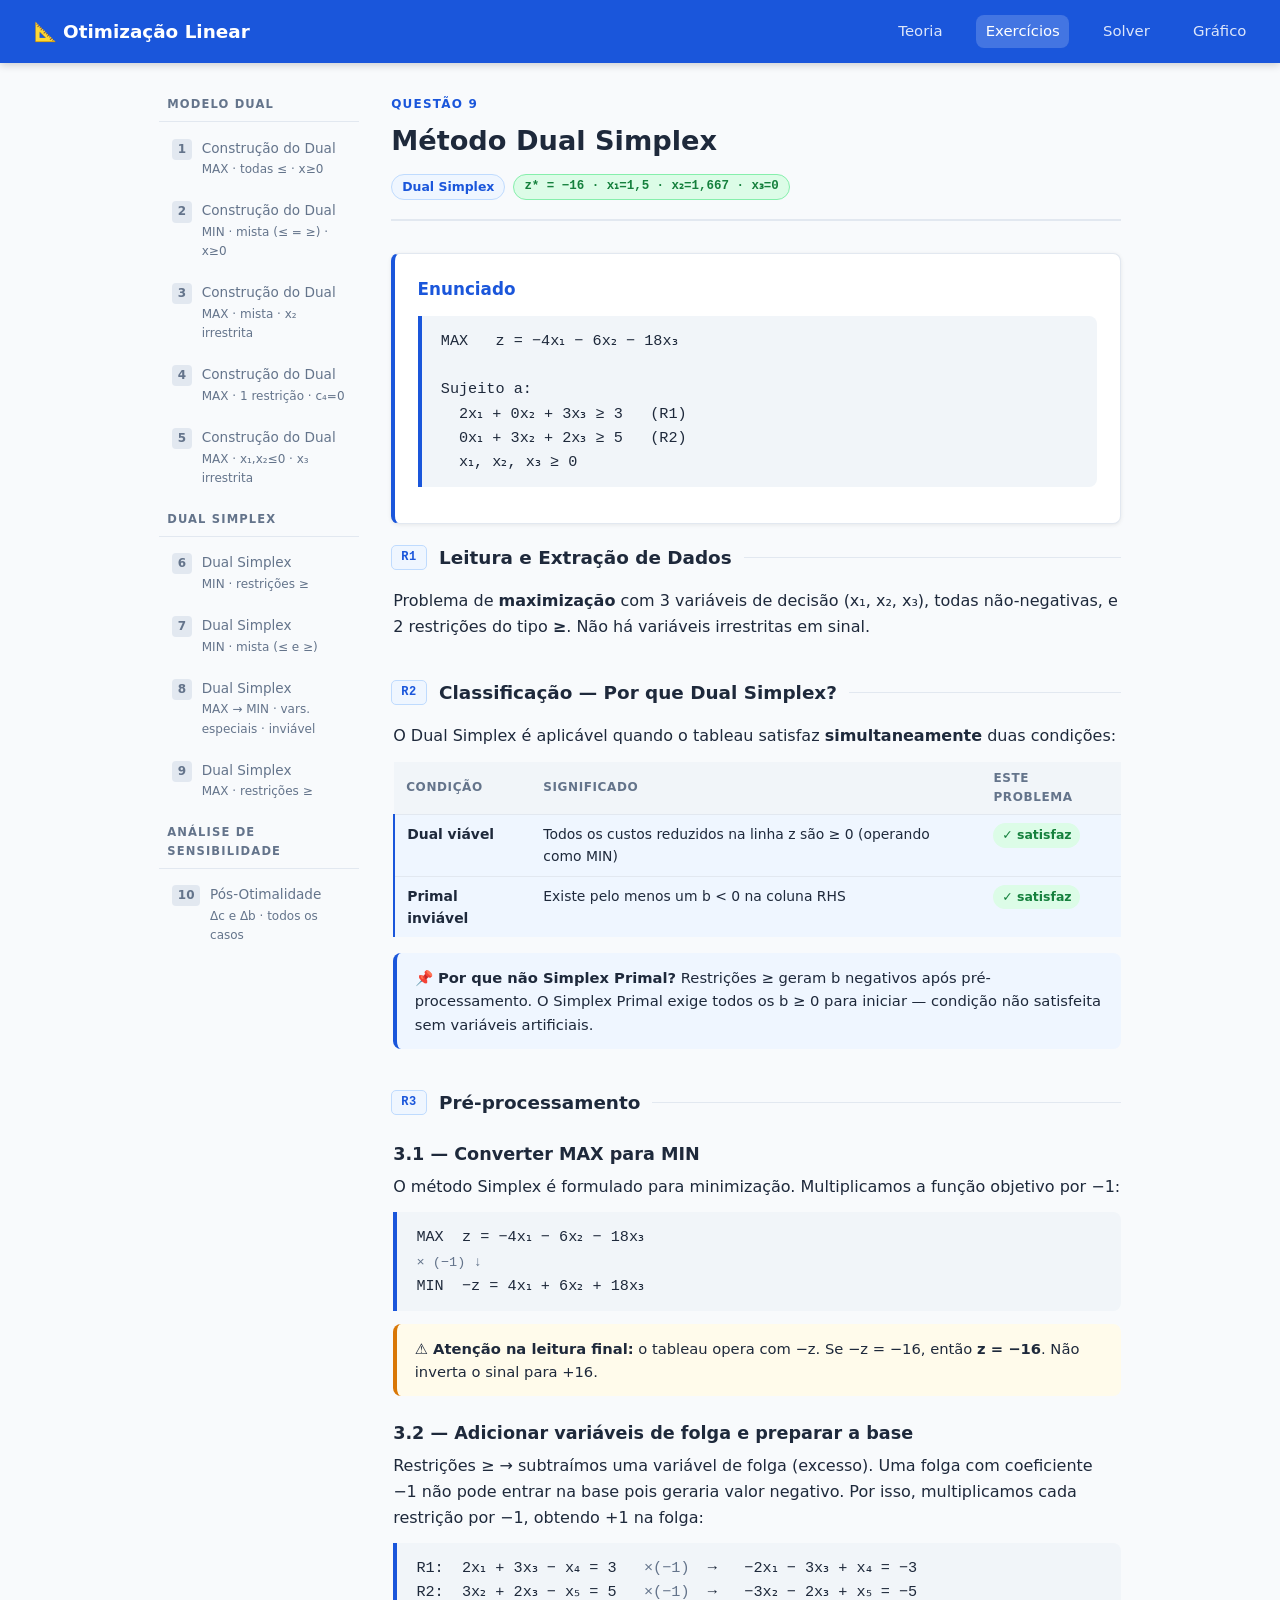
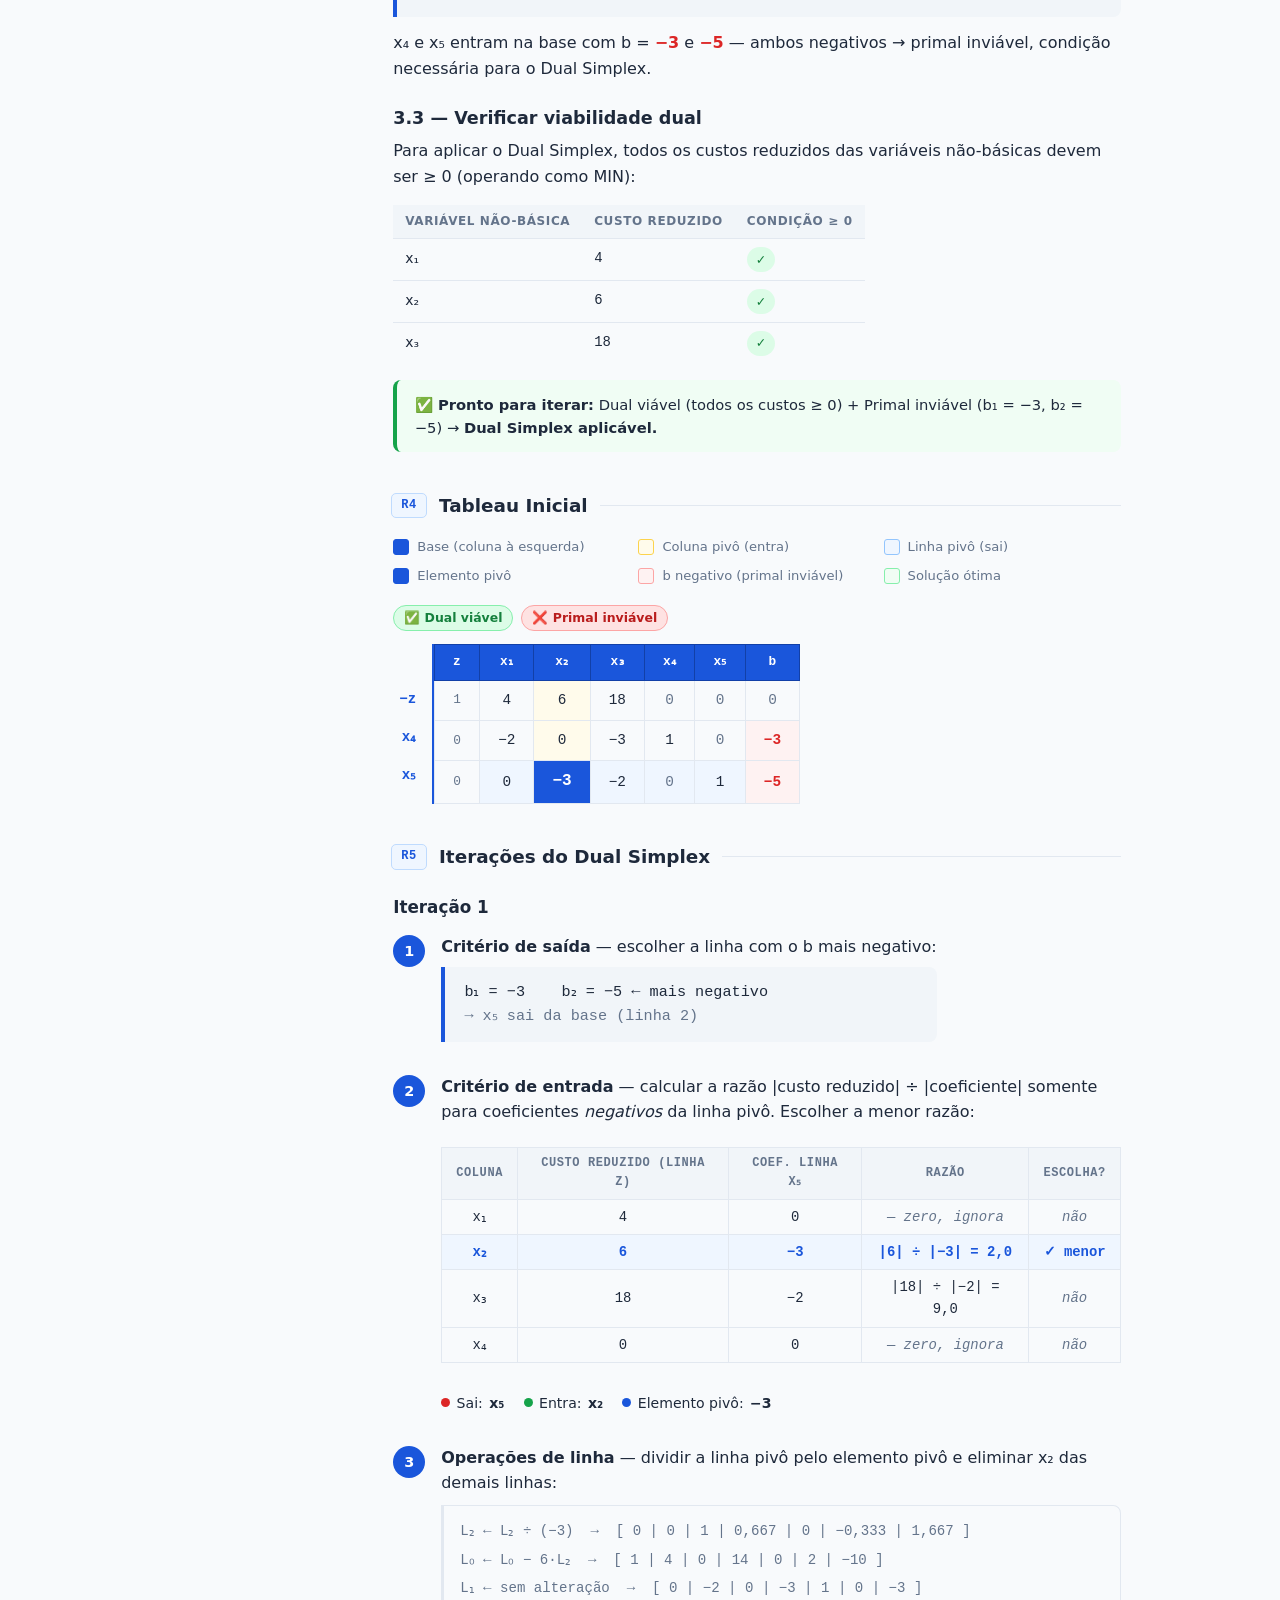
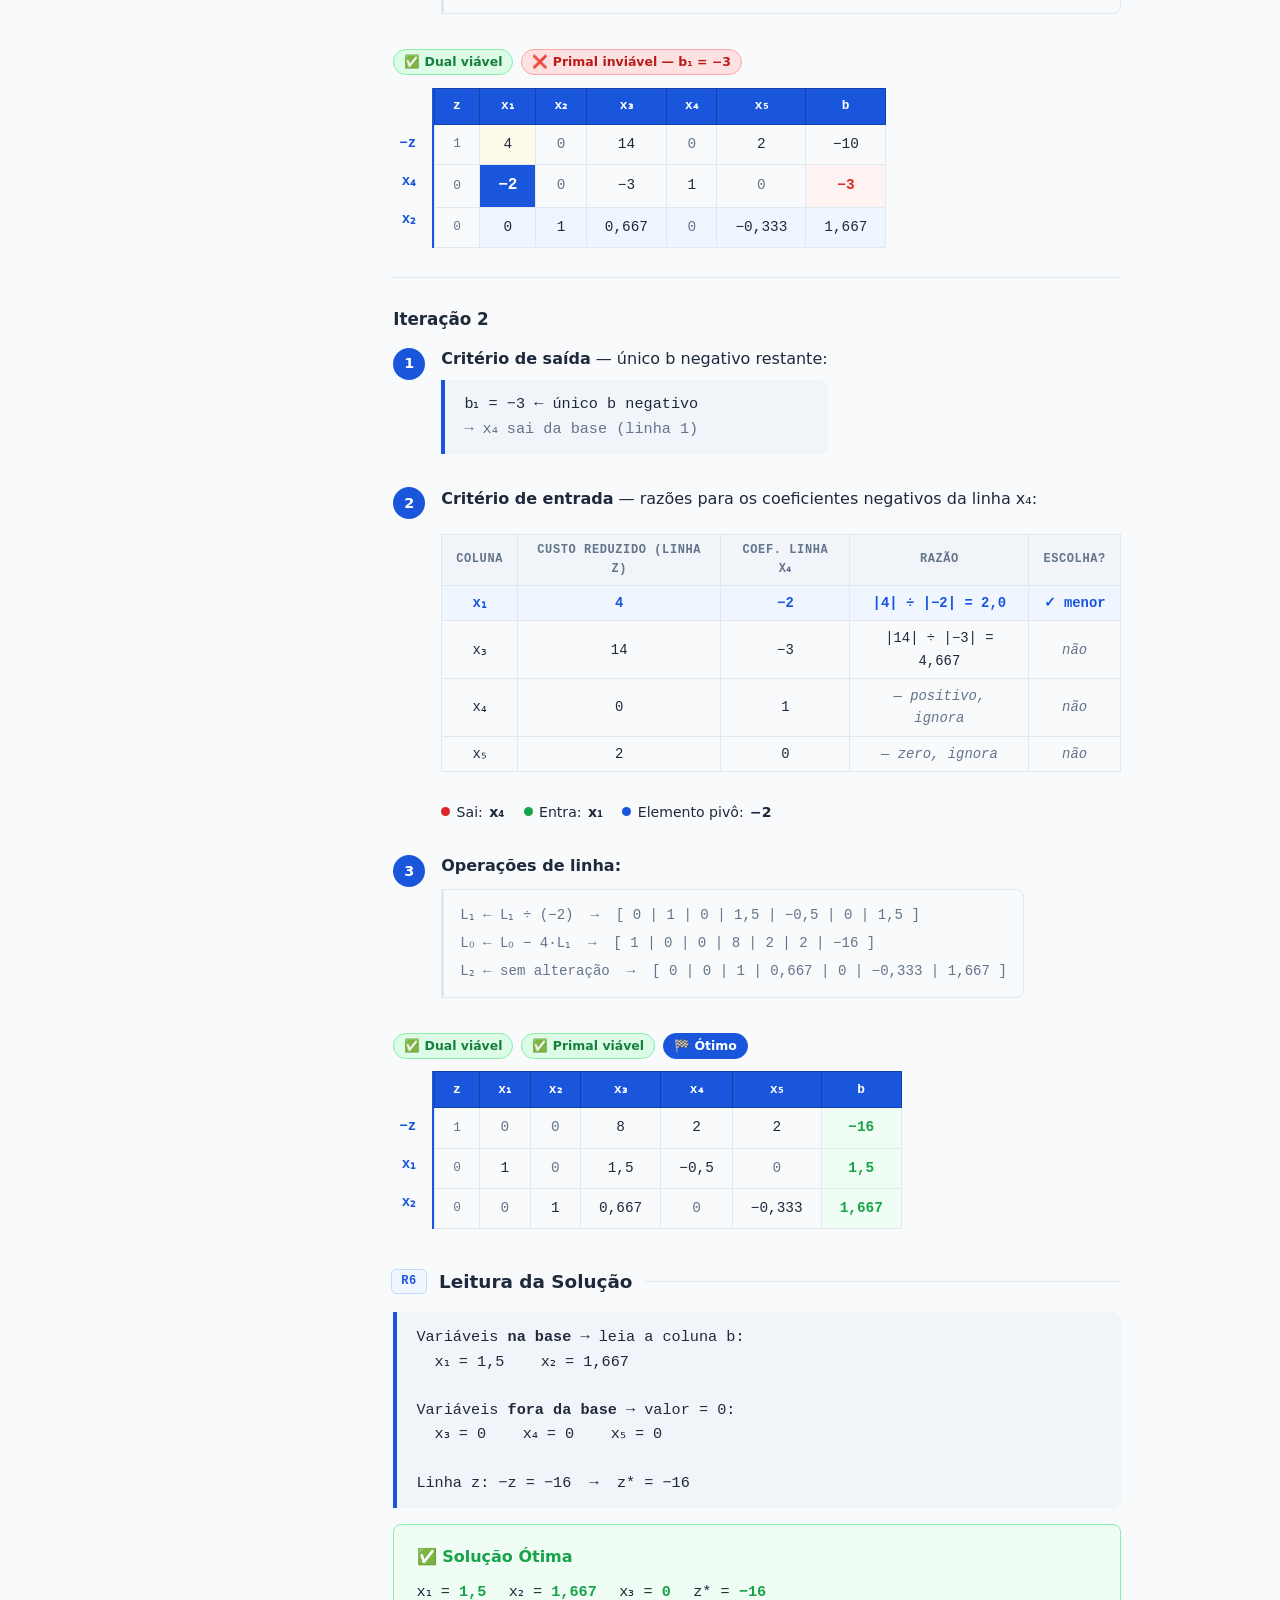
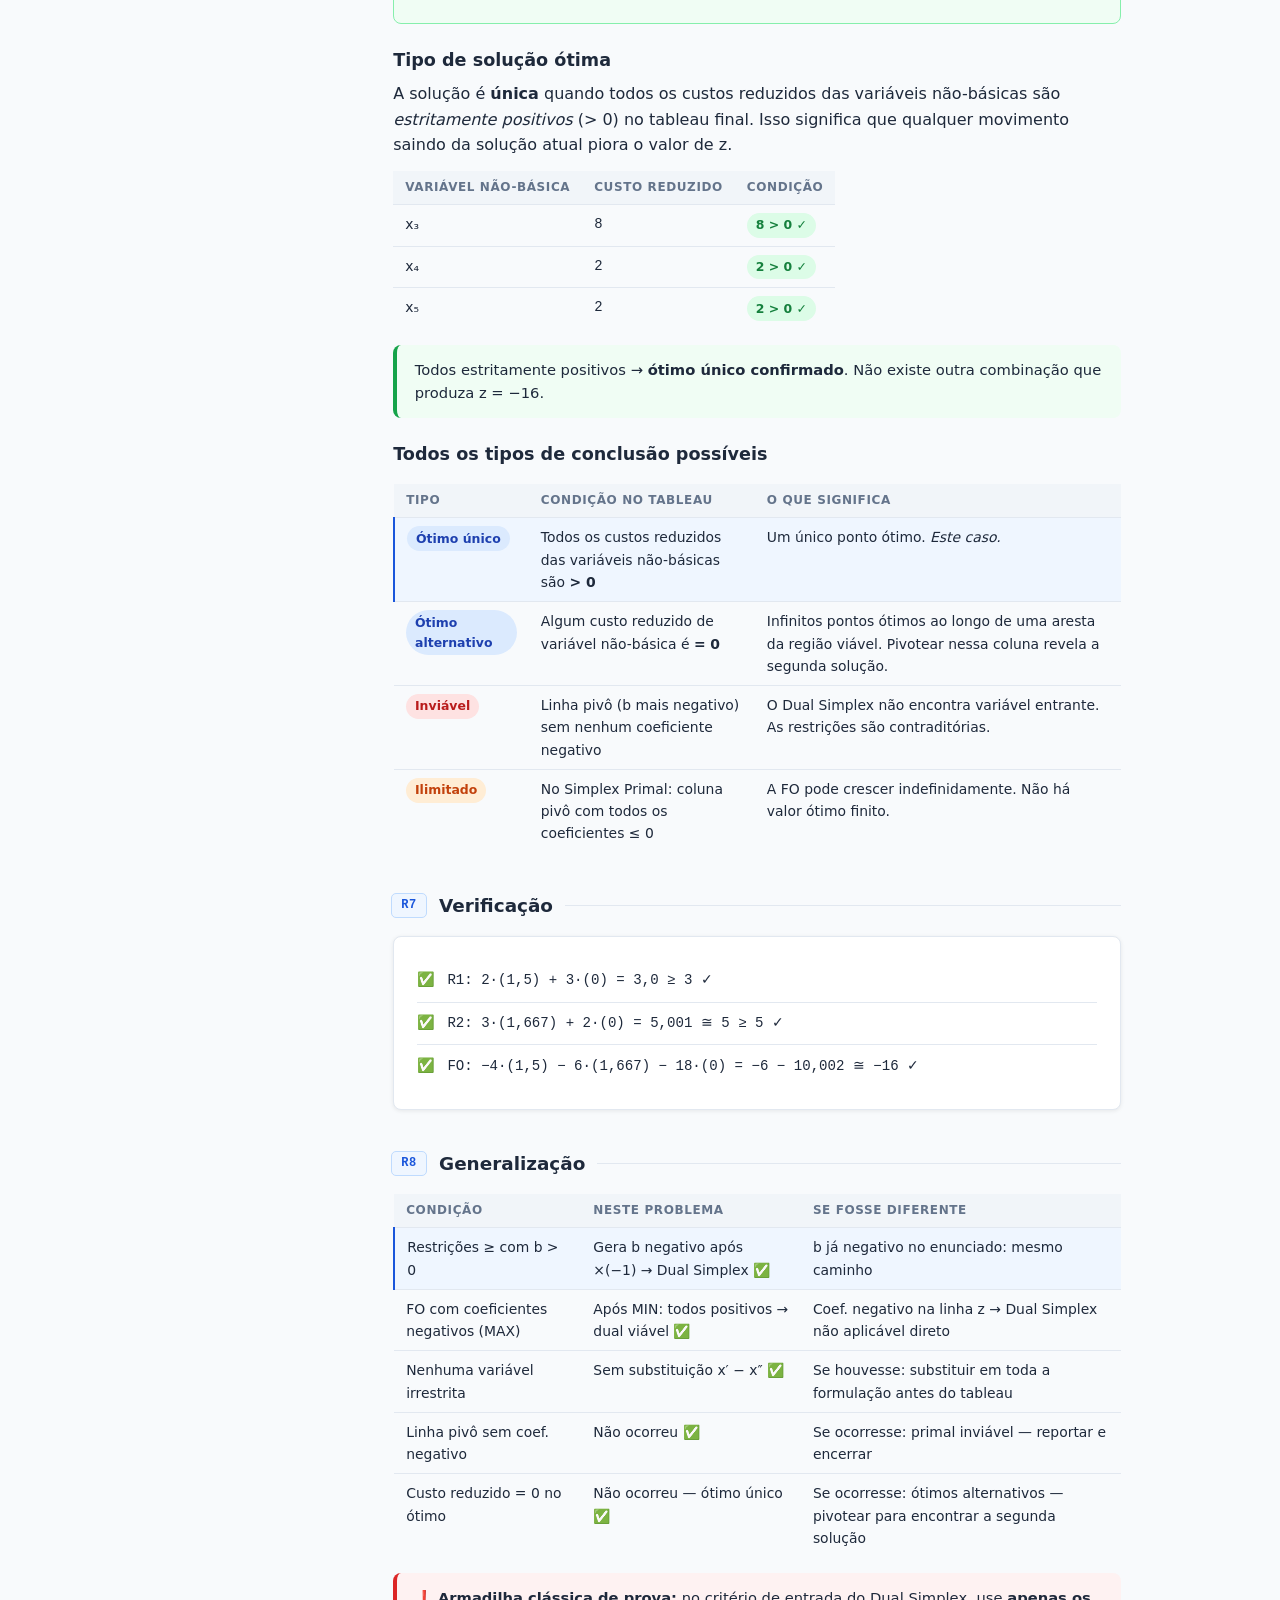
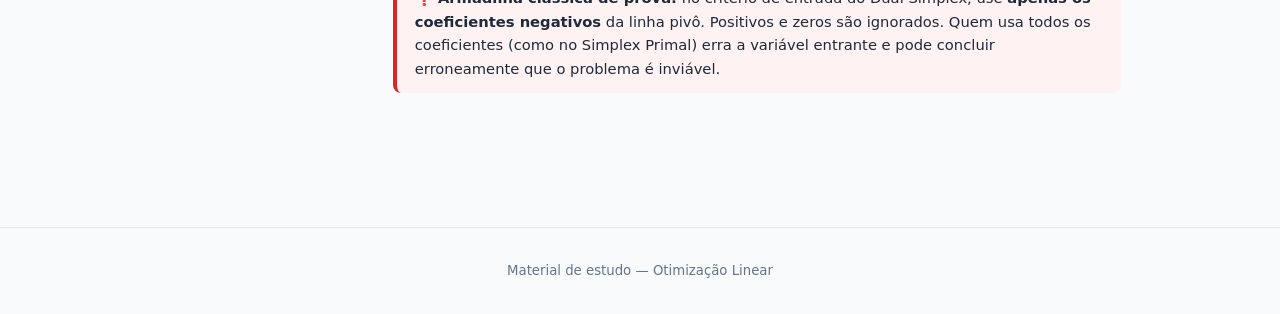
==== commit f5cf04f5: "feat: adiciona Q1-Q5 (Modelo Dual) e Q10 (Analise de Sensibilidade) - Q1-Q5: construcao do modelo du" ====
--- a/exercicios.html
+++ b/exercicios.html
@@ -341,11 +341,19 @@
         <div class="ex-sidebar-meta">MAX → MIN · vars. especiais · inviável</div>
       </div>
     </a>
-    <a href="#q9" class="active" style="margin-top:.2rem;">
+    <a href="#q9" style="margin-top:.2rem;">
       <span class="ex-num">9</span>
       <div>
         <div>Dual Simplex</div>
         <div class="ex-sidebar-meta">MAX · restrições ≥</div>
+      </div>
+    </a>
+    <div class="ex-sidebar-label" style="margin-top:.8rem;">Análise de Sensibilidade</div>
+    <a href="#q10" style="margin-top:.2rem;">
+      <span class="ex-num">10</span>
+      <div>
+        <div>Pós-Otimalidade</div>
+        <div class="ex-sidebar-meta">Δc e Δb · todos os casos</div>
       </div>
     </a>
   </aside>
@@ -2397,6 +2405,365 @@
       </div>
     </div>
 
+  <!-- ════════════════════════════════════════════════════════════
+       Q10 — Análise de Sensibilidade (Pós-Otimalidade)
+  ════════════════════════════════════════════════════════════ -->
+  <div id="q10" style="display:none">
+
+    <div class="q-header">
+      <div class="q-num">10</div>
+      <div>
+        <div class="q-title">Análise de Sensibilidade — Todos os Casos</div>
+        <div class="q-tags">
+          <span class="badge">Pós-Otimalidade</span>
+          <span class="badge">Δ custo não-básico</span>
+          <span class="badge">Δ custo básico</span>
+          <span class="badge">Δ recursos</span>
+        </div>
+      </div>
+    </div>
+
+    <!-- Enunciado -->
+    <div class="alert alert-info" style="margin-bottom:1.2rem;">
+      <strong>Enunciado</strong><br>
+      Faça a análise de sensibilidade, considerando todos os casos (mudança no vetor de custos, de recursos, etc.), para o modelo a seguir.<br><br>
+      Minimizar: <strong>Z = 6x₁ + 3x₂</strong><br>
+      Sujeito a:<br>
+      &emsp;6x₁ &minus; 3x₂ + x₃ ≥ 2<br>
+      &emsp;3x₁ + 4x₂ + x₃ ≥ 5<br>
+      &emsp;x₁, x₂, x₃ ≥ 0
+    </div>
+
+    <!-- CONCEITO -->
+    <div class="phase">
+      <div class="phase-head">
+        <div class="phase-line"></div>
+        <div class="phase-tag">R1</div>
+        <div class="phase-title">O que é Análise de Sensibilidade?</div>
+        <div class="phase-line"></div>
+      </div>
+      <div class="phase-body">
+        <p>Após encontrar a solução ótima, a análise de sensibilidade responde: <em>"Quanto pode variar um parâmetro sem que a base ótima atual deixe de ser ótima ou viável?"</em></p>
+        <p>Não se resolve o problema novamente — analisa-se <strong>diretamente o tableau ótimo</strong>. As condições a preservar são:</p>
+        <div style="display:grid; grid-template-columns:1fr 1fr; gap:1rem; max-width:600px; margin-top:.5rem;">
+          <div style="background:var(--bg-alt); border-radius:6px; padding:.7rem 1rem;">
+            <strong>Otimalidade</strong><br>
+            Linha z: todos os coeficientes ≤ 0<br>
+            <em>(variação em c pode violar isso)</em>
+          </div>
+          <div style="background:var(--bg-alt); border-radius:6px; padding:.7rem 1rem;">
+            <strong>Viabilidade</strong><br>
+            Coluna b: todos os valores ≥ 0<br>
+            <em>(variação em b pode violar isso)</em>
+          </div>
+        </div>
+        <table class="tgrid gtbl" style="max-width:640px; margin-top:1rem;">
+          <thead><tr><th>Caso</th><th>Parâmetro alterado</th><th>Condição a preservar</th></tr></thead>
+          <tbody>
+            <tr><td>1</td><td>cⱼ de variável <strong>não-básica</strong></td><td>Entrada na linha z continua ≤ 0</td></tr>
+            <tr><td>2</td><td>cₖ de variável <strong>básica</strong></td><td>Todas as entradas na linha z continuam ≤ 0</td></tr>
+            <tr><td>3</td><td><strong>bᵢ</strong> (recursos / lado direito)</td><td>Todos os valores básicos continuam ≥ 0</td></tr>
+          </tbody>
+        </table>
+      </div>
+    </div>
+
+    <!-- PASSO 1: TABLEAU ÓTIMO -->
+    <div class="phase">
+      <div class="phase-head">
+        <div class="phase-line"></div>
+        <div class="phase-tag">R2</div>
+        <div class="phase-title">Tableau Ótimo (via Dual Simplex)</div>
+        <div class="phase-line"></div>
+      </div>
+      <div class="phase-body">
+        <p>Este é o mesmo modelo da Q6. Toda a análise de sensibilidade parte do tableau ótimo — obtido em uma iteração do Dual Simplex. Forma padrão: multiplicam-se as restrições ≥ por −1 e acrescentam-se folgas x₄ e x₅.</p>
+
+        <p><strong>Tableau inicial:</strong></p>
+        <div class="t-outer">
+          <table class="tgrid t-base-col">
+            <thead><tr><th>Base</th><th>x₁</th><th>x₂</th><th>x₃</th><th>x₄</th><th>x₅</th><th>b</th></tr></thead>
+            <tbody>
+              <tr class="t-z"><td>z</td><td>−6</td><td>−3</td><td>0</td><td>0</td><td>0</td><td class="t-pc">0</td></tr>
+              <tr><td>x₄</td><td>−6</td><td>3</td><td>−1</td><td>1</td><td>0</td><td class="t-neg">−2</td></tr>
+              <tr><td>x₅</td><td>−3</td><td>−4</td><td>−1</td><td>0</td><td>1</td><td class="t-neg">−5</td></tr>
+            </tbody>
+          </table>
+        </div>
+
+        <div class="ops-block" style="margin:.5rem 0;">
+          Dual Simplex · sai: x₅ (b=−5) · entra: x₃ (razão 0/1=0, mínima) · pivô = −1
+        </div>
+        <div class="ops-block" style="margin-bottom:.8rem;">
+          L₂ ← L₂ ÷ (−1) &nbsp;|&nbsp; L₁ ← L₁ + L₂ &nbsp;|&nbsp; Lz não muda (coef x₃ na Lz = 0)
+        </div>
+
+        <p><strong>Tableau ótimo:</strong></p>
+        <div class="t-outer">
+          <table class="tgrid t-base-col">
+            <thead><tr><th>Base</th><th>x₁</th><th>x₂</th><th>x₃</th><th>x₄</th><th>x₅</th><th>b</th></tr></thead>
+            <tbody>
+              <tr class="t-z"><td>z</td><td class="t-opt">−6</td><td class="t-opt">−3</td><td class="t-opt">0</td><td class="t-opt">0</td><td class="t-opt">0</td><td class="t-pc">0</td></tr>
+              <tr><td>x₄</td><td>−3</td><td>7</td><td>0</td><td>1</td><td>−1</td><td class="t-pc">3</td></tr>
+              <tr><td>x₃</td><td>3</td><td>4</td><td>1</td><td>0</td><td>−1</td><td class="t-pc">5</td></tr>
+            </tbody>
+          </table>
+        </div>
+
+        <div class="result-box" style="margin-top:1rem;">
+          <strong>Solução ótima:</strong> x₁ = 0 &nbsp;|&nbsp; x₂ = 0 &nbsp;|&nbsp; x₃ = 5 &nbsp;|&nbsp; <strong>Z* = 0</strong>
+        </div>
+
+        <table class="tgrid gtbl" style="max-width:400px; margin-top:1rem;">
+          <thead><tr><th>Variáveis básicas</th><th>Valor</th><th>Variáveis não-básicas</th></tr></thead>
+          <tbody>
+            <tr><td>x₄</td><td>3</td><td rowspan="2">x₁ = 0, x₂ = 0, x₅ = 0</td></tr>
+            <tr><td>x₃</td><td>5</td></tr>
+          </tbody>
+        </table>
+        <p style="margin-top:.5rem;">Custo das variáveis básicas: <strong>c(x₄) = 0, c(x₃) = 0</strong> → vetor cB = [0, 0].</p>
+      </div>
+    </div>
+
+    <!-- CASO 1: cj NÃO-BÁSICA -->
+    <div class="phase">
+      <div class="phase-head">
+        <div class="phase-line"></div>
+        <div class="phase-tag">R3</div>
+        <div class="phase-title">Caso 1 — Variação em cⱼ de Variável Não-Básica</div>
+        <div class="phase-line"></div>
+      </div>
+      <div class="phase-body">
+        <p><strong>Variáveis não-básicas:</strong> x₁ (c₁ = 6), x₂ (c₂ = 3).</p>
+
+        <div class="alert alert-warn" style="margin-bottom:.8rem;">
+          <strong>Regra:</strong> Como cB = [0, 0], a entrada na linha z para a variável não-básica xⱼ é simplesmente −cⱼ.<br>
+          Condição de otimalidade: −cⱼ ≤ 0, ou seja, <strong>cⱼ ≥ 0</strong>.<br>
+          Se cⱼ muda para cⱼ + Δ: nova entrada = −(cⱼ + Δ) ≤ 0 → <strong>Δ ≥ −cⱼ</strong>.
+        </div>
+
+        <p><strong>Para c₁ (x₁ não-básica, c₁ = 6):</strong></p>
+        <div style="background:var(--bg-alt); border-radius:6px; padding:.6rem 1rem; font-family:monospace; margin:.4rem 0;">
+          −(6 + Δ) ≤ 0 &nbsp;→&nbsp; Δ ≥ −6 &nbsp;→&nbsp; c₁ = 6 + Δ ≥ 0
+        </div>
+        <div class="result-box" style="padding:.5rem 1rem; margin-bottom:.8rem;">c₁ ∈ [0, +∞) &nbsp;·&nbsp; pode diminuir até 0; se c₁ &lt; 0, x₁ entraria na base.</div>
+
+        <p><strong>Para c₂ (x₂ não-básica, c₂ = 3):</strong></p>
+        <div style="background:var(--bg-alt); border-radius:6px; padding:.6rem 1rem; font-family:monospace; margin:.4rem 0;">
+          −(3 + Δ) ≤ 0 &nbsp;→&nbsp; Δ ≥ −3 &nbsp;→&nbsp; c₂ = 3 + Δ ≥ 0
+        </div>
+        <div class="result-box" style="padding:.5rem 1rem;">c₂ ∈ [0, +∞) &nbsp;·&nbsp; pode diminuir até 0; se c₂ &lt; 0, x₂ entraria na base.</div>
+      </div>
+    </div>
+
+    <!-- CASO 2: cₖ BÁSICA -->
+    <div class="phase">
+      <div class="phase-head">
+        <div class="phase-line"></div>
+        <div class="phase-tag">R4</div>
+        <div class="phase-title">Caso 2 — Variação em cₖ de Variável Básica</div>
+        <div class="phase-line"></div>
+      </div>
+      <div class="phase-body">
+        <p><strong>Variável básica relevante:</strong> x₃ (c₃ = 0 atualmente). A outra básica é x₄ (folga, custo sempre 0, sem análise).</p>
+
+        <div class="alert alert-warn" style="margin-bottom:.8rem;">
+          <strong>Regra:</strong> quando o custo da variável básica xₖ muda por Δ, a entrada da linha z para cada variável não-básica xⱼ muda assim:<br><br>
+          <code>(nova entrada z para xⱼ) = (entrada atual) + Δ × (elemento do tableau: linha xₖ, coluna j)</code><br><br>
+          Aplique a cada variável não-básica e exija que o resultado seja ≤ 0.
+        </div>
+
+        <p><strong>Linha de x₃ no tableau ótimo:</strong></p>
+        <div class="t-outer">
+          <table class="tgrid t-base-col">
+            <thead><tr><th>Base</th><th>x₁</th><th>x₂</th><th>x₃</th><th>x₄</th><th>x₅</th><th>b</th></tr></thead>
+            <tbody>
+              <tr><td>x₃</td><td class="t-pv">3</td><td class="t-pv">4</td><td>1</td><td>0</td><td class="t-pv">−1</td><td>5</td></tr>
+            </tbody>
+          </table>
+        </div>
+
+        <p style="margin-top:.8rem;"><strong>Aplicando a regra para cada variável não-básica (x₁, x₂, x₅):</strong></p>
+
+        <table class="tgrid gtbl" style="max-width:700px;">
+          <thead>
+            <tr><th>Var. não-básica</th><th>Entrada z atual</th><th>Elem. linha x₃</th><th>Nova entrada z</th><th>Condição</th></tr>
+          </thead>
+          <tbody>
+            <tr><td>x₁</td><td>−6</td><td>3</td><td>−6 + 3Δ</td><td>−6 + 3Δ ≤ 0 → <strong>Δ ≤ 2</strong></td></tr>
+            <tr><td>x₂</td><td>−3</td><td>4</td><td>−3 + 4Δ</td><td>−3 + 4Δ ≤ 0 → <strong>Δ ≤ 0,75</strong></td></tr>
+            <tr><td>x₅</td><td>0</td><td>−1</td><td>0 − Δ</td><td>−Δ ≤ 0 → <strong>Δ ≥ 0</strong></td></tr>
+          </tbody>
+        </table>
+
+        <p style="margin-top:.8rem;"><strong>Interseção de todas as condições:</strong></p>
+        <div style="background:var(--bg-alt); border-radius:6px; padding:.6rem 1rem; font-family:monospace; margin:.4rem 0;">
+          Δ ≥ 0 &nbsp;(x₅) &nbsp;∩&nbsp; Δ ≤ 0,75 &nbsp;(x₂) &nbsp;∩&nbsp; Δ ≤ 2 &nbsp;(x₁) &nbsp;→&nbsp; 0 ≤ Δ ≤ 0,75
+        </div>
+        <div class="result-box" style="padding:.5rem 1rem; margin-top:.5rem;">c₃ ∈ [0; 0,75]</div>
+
+        <div class="alert alert-warn" style="margin-top:.7rem;">
+          <strong>Interpretação:</strong><br>
+          · Se c₃ &gt; 0,75 (Δ &gt; 0,75): x₂ entraria na base (passa a ser vantajoso usar x₂).<br>
+          · Se c₃ &lt; 0 (Δ &lt; 0): x₅ entraria na base (o problema mudaria de comportamento).
+        </div>
+      </div>
+    </div>
+
+    <!-- CASO 3: b -->
+    <div class="phase">
+      <div class="phase-head">
+        <div class="phase-line"></div>
+        <div class="phase-tag">R5</div>
+        <div class="phase-title">Caso 3 — Variação no Vetor b (Recursos)</div>
+        <div class="phase-line"></div>
+      </div>
+      <div class="phase-body">
+        <div class="alert alert-warn" style="margin-bottom:.8rem;">
+          <strong>Regra:</strong> quando bᵢ muda por Δ, o novo valor de cada variável básica é:<br><br>
+          <code>b̄ₖ(novo) = b̄ₖ(atual) − Δ × (coluna do surplus de restrição i no tableau ótimo)</code><br><br>
+          O sinal negativo vem da negação das restrições ≥ feita no setup do Dual Simplex.<br>
+          Condição: todos os b̄ₖ(novo) ≥ 0.
+        </div>
+
+        <p>As colunas das variáveis de folga x₄ e x₅ no tableau ótimo funcionam como B⁻¹ e revelam a sensibilidade:</p>
+
+        <div class="t-outer">
+          <table class="tgrid t-base-col">
+            <thead>
+              <tr><th>Base</th><th>...</th><th>x₄ ← surplus R1</th><th>x₅ ← surplus R2</th><th>b atual</th></tr>
+            </thead>
+            <tbody>
+              <tr><td>x₄</td><td>...</td><td>1</td><td>−1</td><td>3</td></tr>
+              <tr><td>x₃</td><td>...</td><td>0</td><td>−1</td><td>5</td></tr>
+            </tbody>
+          </table>
+        </div>
+
+        <!-- b1 -->
+        <p style="margin-top:1.2rem;"><strong>Variação em b₁ (b₁ = 2, muda para 2 + Δ) — usa coluna x₄ = [1, 0]:</strong></p>
+        <table class="tgrid gtbl" style="max-width:600px;">
+          <thead><tr><th>Básica</th><th>b̄ atual</th><th>Coluna x₄</th><th>Novo b̄ = atual − Δ × col</th><th>Condição</th></tr></thead>
+          <tbody>
+            <tr><td>x₄</td><td>3</td><td>1</td><td>3 − Δ</td><td>3 − Δ ≥ 0 → <strong>Δ ≤ 3</strong></td></tr>
+            <tr><td>x₃</td><td>5</td><td>0</td><td>5</td><td>sempre ≥ 0</td></tr>
+          </tbody>
+        </table>
+        <p>Sem limite inferior para Δ (diminuir b₁ torna a restrição 1 menos exigente, x₄ só cresce).</p>
+        <div class="result-box" style="padding:.5rem 1rem; margin:.5rem 0;">b₁ ∈ (−∞; 5] &nbsp;·&nbsp; b₁ pode subir até 5; acima disso a base muda (x₄ ficaria negativa).</div>
+
+        <!-- b2 -->
+        <p style="margin-top:1.2rem;"><strong>Variação em b₂ (b₂ = 5, muda para 5 + Δ) — usa coluna x₅ = [−1, −1]:</strong></p>
+        <table class="tgrid gtbl" style="max-width:600px;">
+          <thead><tr><th>Básica</th><th>b̄ atual</th><th>Coluna x₅</th><th>Novo b̄ = atual − Δ × col</th><th>Condição</th></tr></thead>
+          <tbody>
+            <tr><td>x₄</td><td>3</td><td>−1</td><td>3 − Δ × (−1) = 3 + Δ</td><td>3 + Δ ≥ 0 → <strong>Δ ≥ −3</strong></td></tr>
+            <tr><td>x₃</td><td>5</td><td>−1</td><td>5 + Δ</td><td>5 + Δ ≥ 0 → <strong>Δ ≥ −5</strong></td></tr>
+          </tbody>
+        </table>
+        <p>Mais restritivo: Δ ≥ −3 → b₂ = 5 + Δ ≥ 2. Sem limite superior.</p>
+        <div class="result-box" style="padding:.5rem 1rem; margin:.5rem 0;">b₂ ∈ [2; +∞) &nbsp;·&nbsp; b₂ pode cair até 2; abaixo disso a base muda (x₄ ficaria negativa).</div>
+      </div>
+    </div>
+
+    <!-- TABELA RESUMO -->
+    <div class="phase">
+      <div class="phase-head">
+        <div class="phase-line"></div>
+        <div class="phase-tag">R6</div>
+        <div class="phase-title">Tabela Resumo — Todos os Casos</div>
+        <div class="phase-line"></div>
+      </div>
+      <div class="phase-body">
+        <table class="tgrid gtbl" style="max-width:760px;">
+          <thead>
+            <tr>
+              <th>Caso</th><th>Parâmetro</th><th>Valor atual</th>
+              <th>Intervalo da base ótima</th><th>O que ocorre no limite</th>
+            </tr>
+          </thead>
+          <tbody>
+            <tr>
+              <td>1 — NB</td><td>c₁</td><td>6</td>
+              <td>[0, +∞)</td><td>c₁ &lt; 0 → x₁ entra na base</td>
+            </tr>
+            <tr>
+              <td>1 — NB</td><td>c₂</td><td>3</td>
+              <td>[0, +∞)</td><td>c₂ &lt; 0 → x₂ entra na base</td>
+            </tr>
+            <tr>
+              <td>2 — B</td><td>c₃</td><td>0</td>
+              <td>[0; 0,75]</td><td>c₃ &gt; 0,75 → x₂ entra; c₃ &lt; 0 → x₅ entra</td>
+            </tr>
+            <tr>
+              <td>3 — RHS</td><td>b₁</td><td>2</td>
+              <td>(−∞; 5]</td><td>b₁ &gt; 5 → x₄ &lt; 0, usar Dual Simplex</td>
+            </tr>
+            <tr>
+              <td>3 — RHS</td><td>b₂</td><td>5</td>
+              <td>[2; +∞)</td><td>b₂ &lt; 2 → x₄ &lt; 0, usar Dual Simplex</td>
+            </tr>
+          </tbody>
+        </table>
+      </div>
+    </div>
+
+    <!-- R7 MNEMÔNICO -->
+    <div class="phase">
+      <div class="phase-head">
+        <div class="phase-line"></div>
+        <div class="phase-tag">R7</div>
+        <div class="phase-title">Mnemônico para a Prova</div>
+        <div class="phase-line"></div>
+      </div>
+      <div class="phase-body">
+        <div style="display:grid; grid-template-columns:1fr 1fr 1fr; gap:.8rem; max-width:800px;">
+          <div style="background:var(--bg-alt); border-radius:8px; padding:.8rem 1rem;">
+            <strong>Caso 1 — cⱼ não-básica</strong><br><br>
+            Nova entrada z = −(cⱼ + Δ)<br>
+            Condição: ≤ 0<br>
+            → Δ ≥ −cⱼ → cⱼ ≥ 0
+          </div>
+          <div style="background:var(--bg-alt); border-radius:8px; padding:.8rem 1rem;">
+            <strong>Caso 2 — cₖ básica</strong><br><br>
+            Para cada não-básica xⱼ:<br>
+            z_j_novo = z_j + Δ × T[xₖ,xⱼ]<br>
+            Condição: z_j_novo ≤ 0<br>
+            → interseção de todas
+          </div>
+          <div style="background:var(--bg-alt); border-radius:8px; padding:.8rem 1rem;">
+            <strong>Caso 3 — bᵢ (recurso)</strong><br><br>
+            b̄ₖ_novo = b̄ₖ − Δ × col(xsᵢ)<br>
+            Condição: b̄ₖ_novo ≥ 0<br>
+            → interseção de todas
+          </div>
+        </div>
+        <div class="alert alert-warn" style="margin-top:1rem;">
+          <strong>Atenção:</strong> o sinal <em>menos</em> na fórmula do Caso 3 vem da negação das restrições ≥ no setup do Dual Simplex. Leia a coluna do surplus da restrição i e <em>subtraia</em> Δ vezes essa coluna do b̄ atual.
+        </div>
+      </div>
+    </div>
+
+    <!-- R8 ARMADILHA -->
+    <div class="phase">
+      <div class="phase-head">
+        <div class="phase-line"></div>
+        <div class="phase-tag">R8</div>
+        <div class="phase-title">Armadilha e Generalização</div>
+        <div class="phase-line"></div>
+      </div>
+      <div class="phase-body">
+        <div class="alert alert-warn">
+          <strong>Armadilha clássica — Caso 2 (variável básica):</strong> ao variar cₖ, é necessário verificar <em>todas</em> as variáveis não-básicas, não apenas uma. O intervalo final é a <strong>interseção</strong> de todas as inequações geradas. Quem pega só a condição mais aparente erra o intervalo.
+        </div>
+        <p style="margin-top:.8rem;"><strong>Generalização:</strong> este exercício tem solução ótima com Z* = 0 porque x₃ não entra na função objetivo (c₃ = 0) — um "atalho" que viabiliza tirar x₁ e x₂ da base sem custo. Mas isso tem limite: se c₃ superar 0,75, o modelo passa a preferir usar x₂ ao invés de apenas x₃, e a base muda.</p>
+        <p>O mesmo raciocínio se aplica a qualquer modelo: a análise de sensibilidade revela qual parâmetro é o "gargalo" da solução atual. Neste caso, o gargalo de c é c₃ (intervalo mais estreito), e o gargalo de b é b₂ (não pode cair abaixo de 2).</p>
+      </div>
+    </div>
+
+    <hr style="border:none;border-top:1px solid var(--border);margin:2rem 0;">
+  </div><!-- /q10 -->
+
   </div><!-- /content -->
 </div><!-- /ex-layout -->
 
@@ -2405,7 +2772,7 @@
 <script>
   (function () {
     // Todos os ids de exercícios
-    var sections = ['q1', 'q2', 'q3', 'q4', 'q5', 'q6', 'q7', 'q8', 'q9'];
+    var sections = ['q1', 'q2', 'q3', 'q4', 'q5', 'q6', 'q7', 'q8', 'q9', 'q10'];
 
     // Links da sidebar com href="#qN"
     var links = document.querySelectorAll('.ex-sidebar a[href^="#q"]');
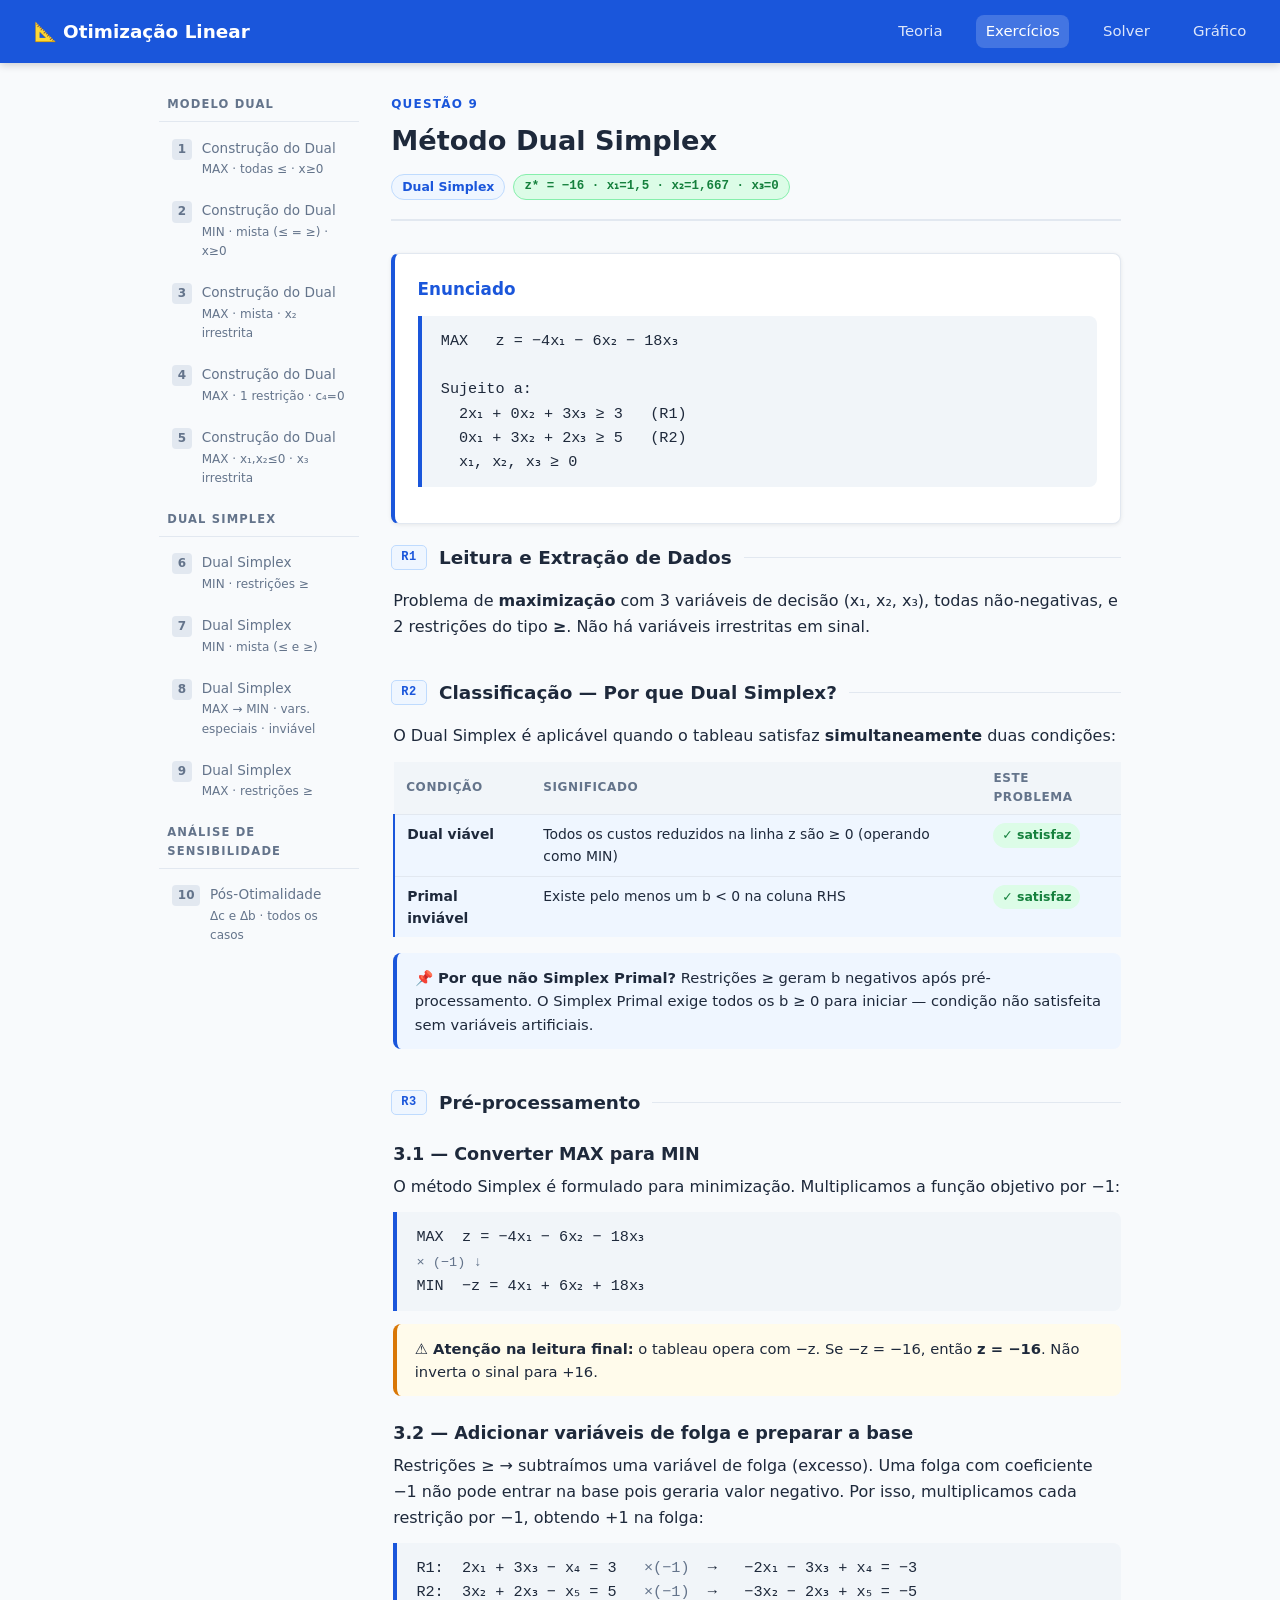
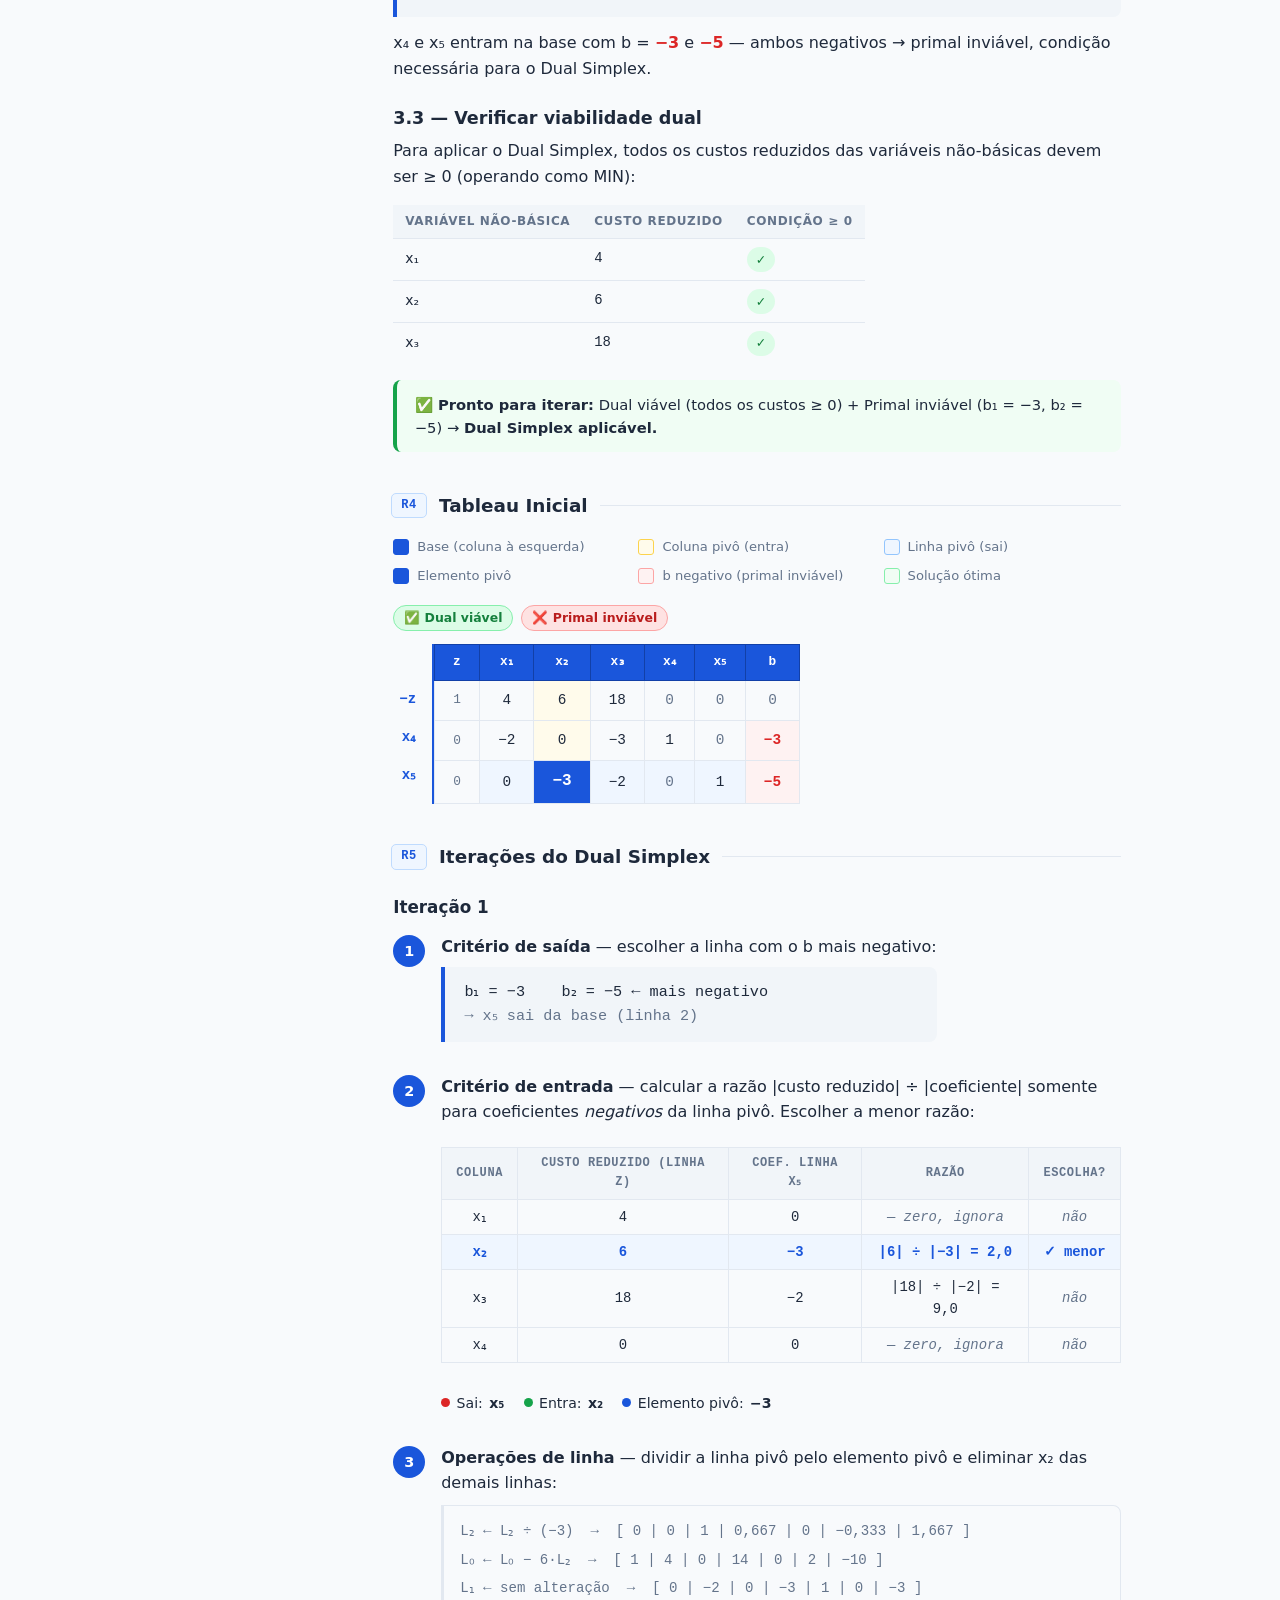
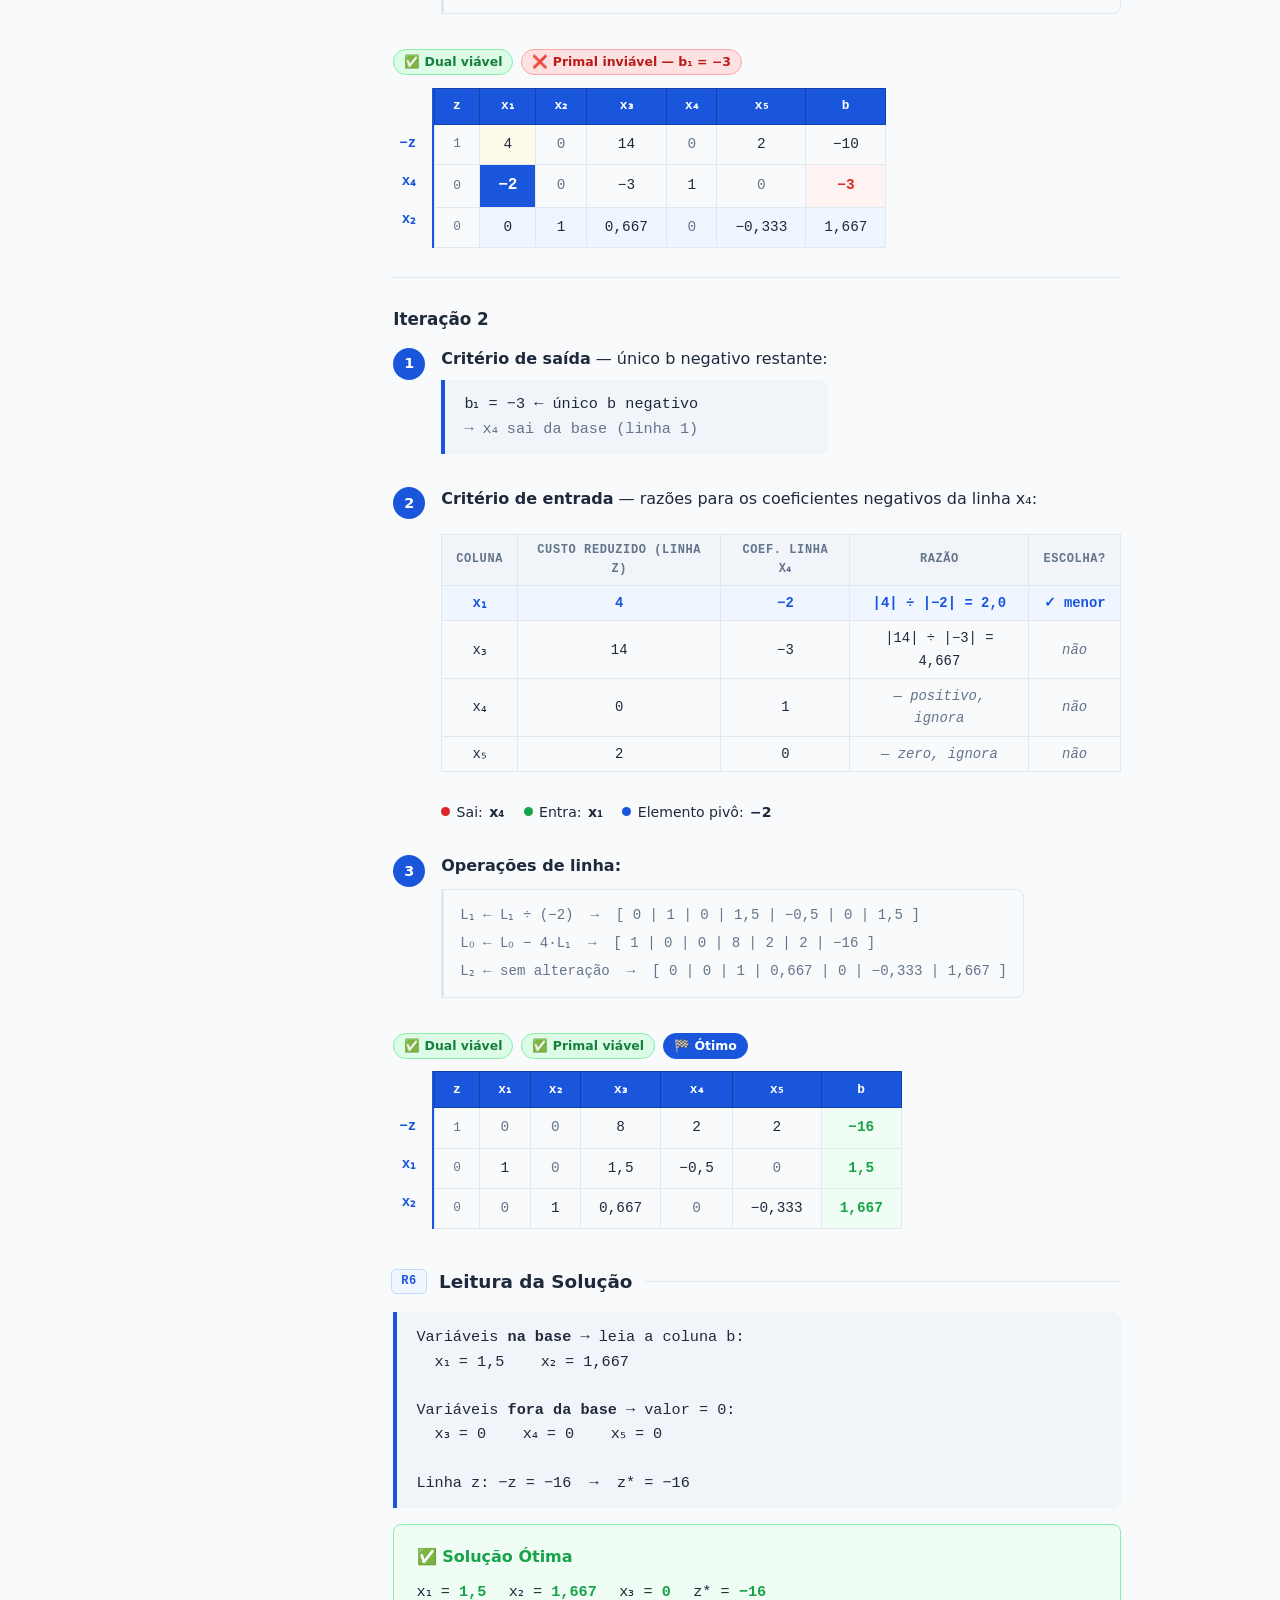
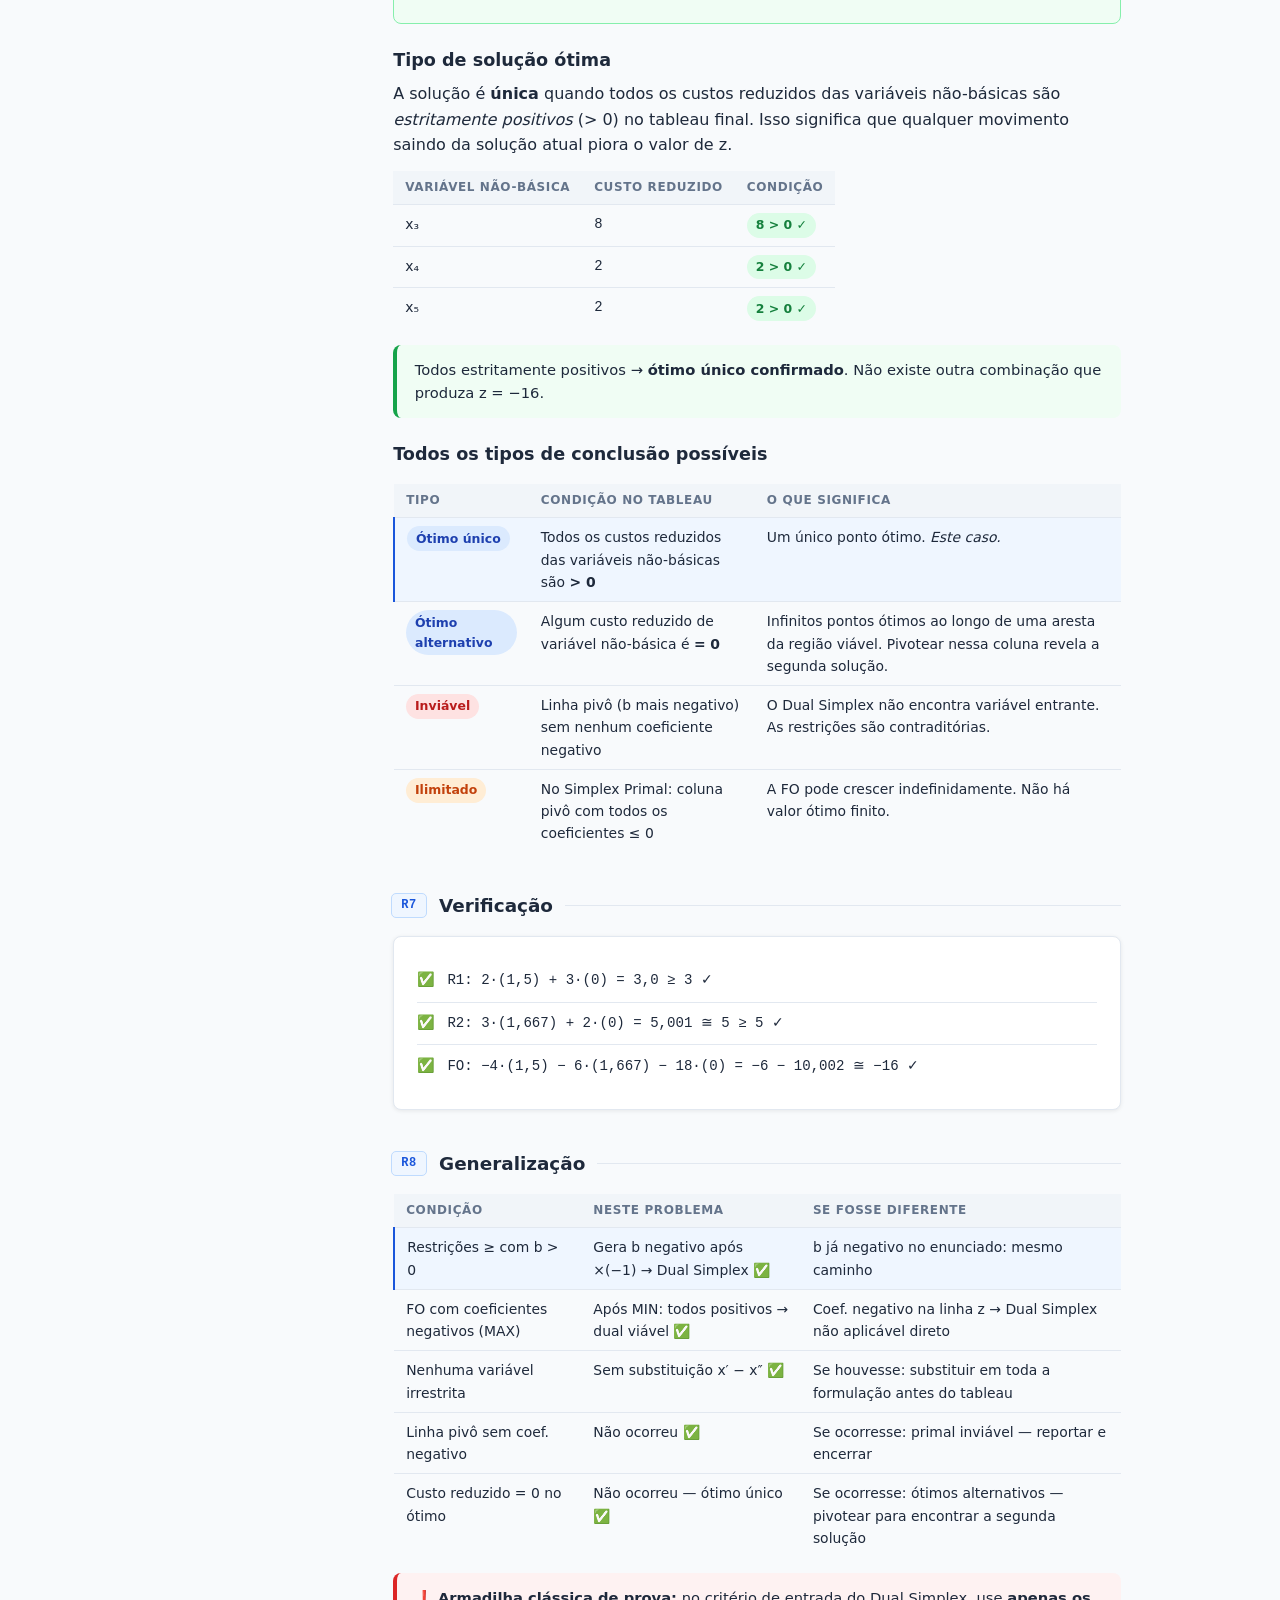
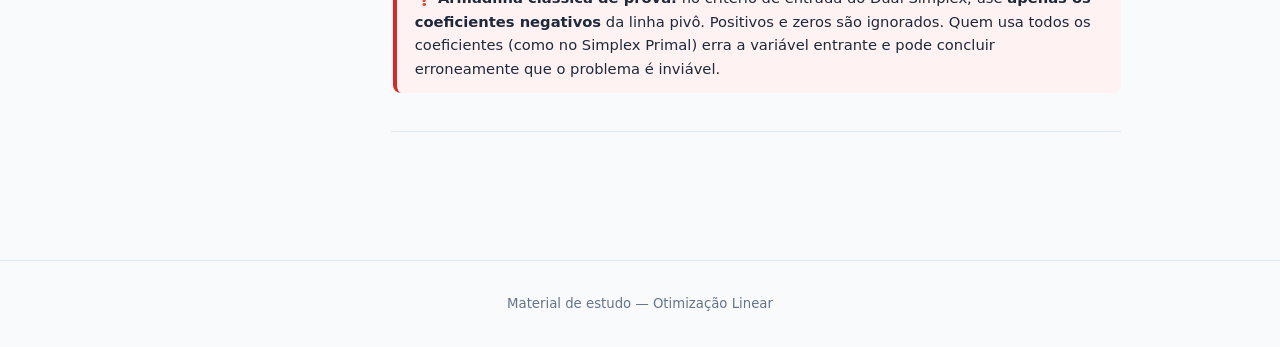
==== commit f25ffdd5: "feat: adiciona Q1-Q5 (Modelo Dual) e Q10 (Analise de Sensibilidade) - Q1-Q5: construcao do modelo du" ====
--- a/exercicios.html
+++ b/exercicios.html
@@ -2405,6 +2405,9 @@
       </div>
     </div>
 
+    <hr style="border:none;border-top:1px solid var(--border);margin:2rem 0;">
+  </div><!-- /q9 -->
+
   <!-- ════════════════════════════════════════════════════════════
        Q10 — Análise de Sensibilidade (Pós-Otimalidade)
   ════════════════════════════════════════════════════════════ -->
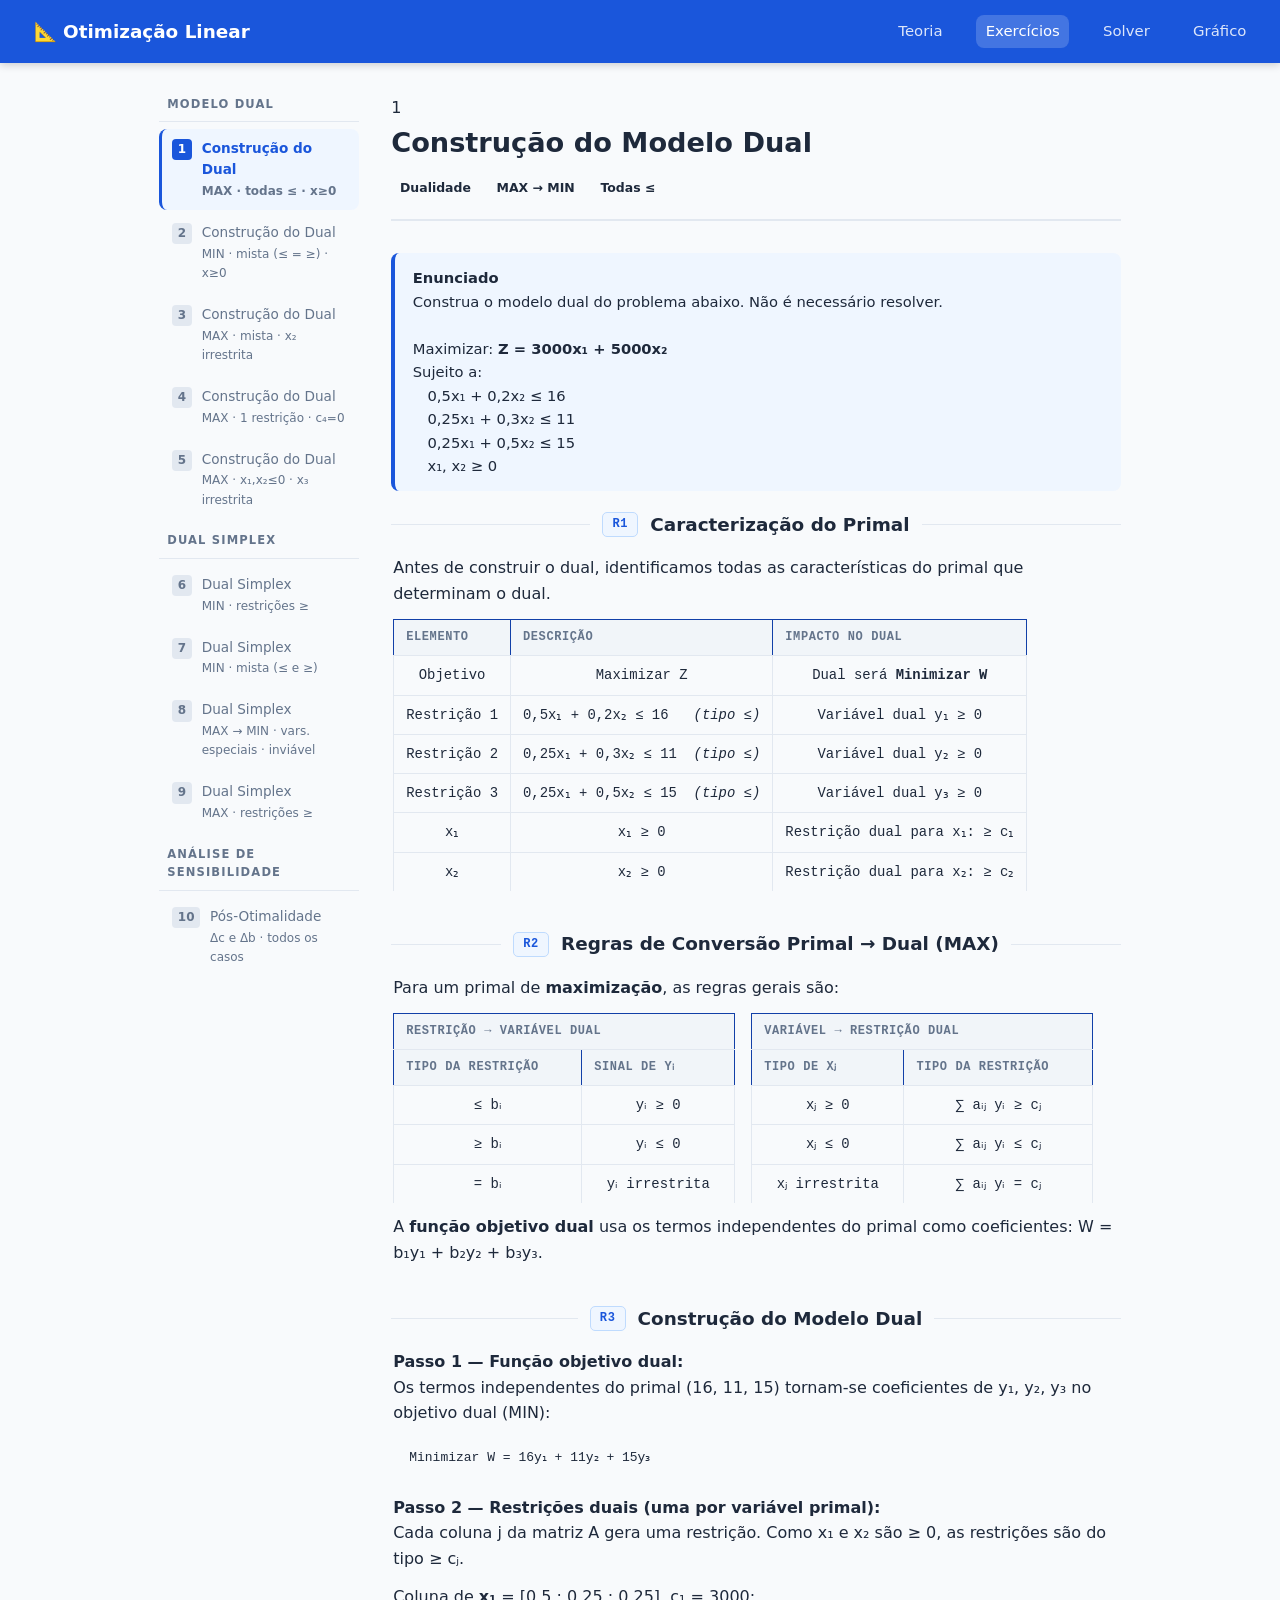
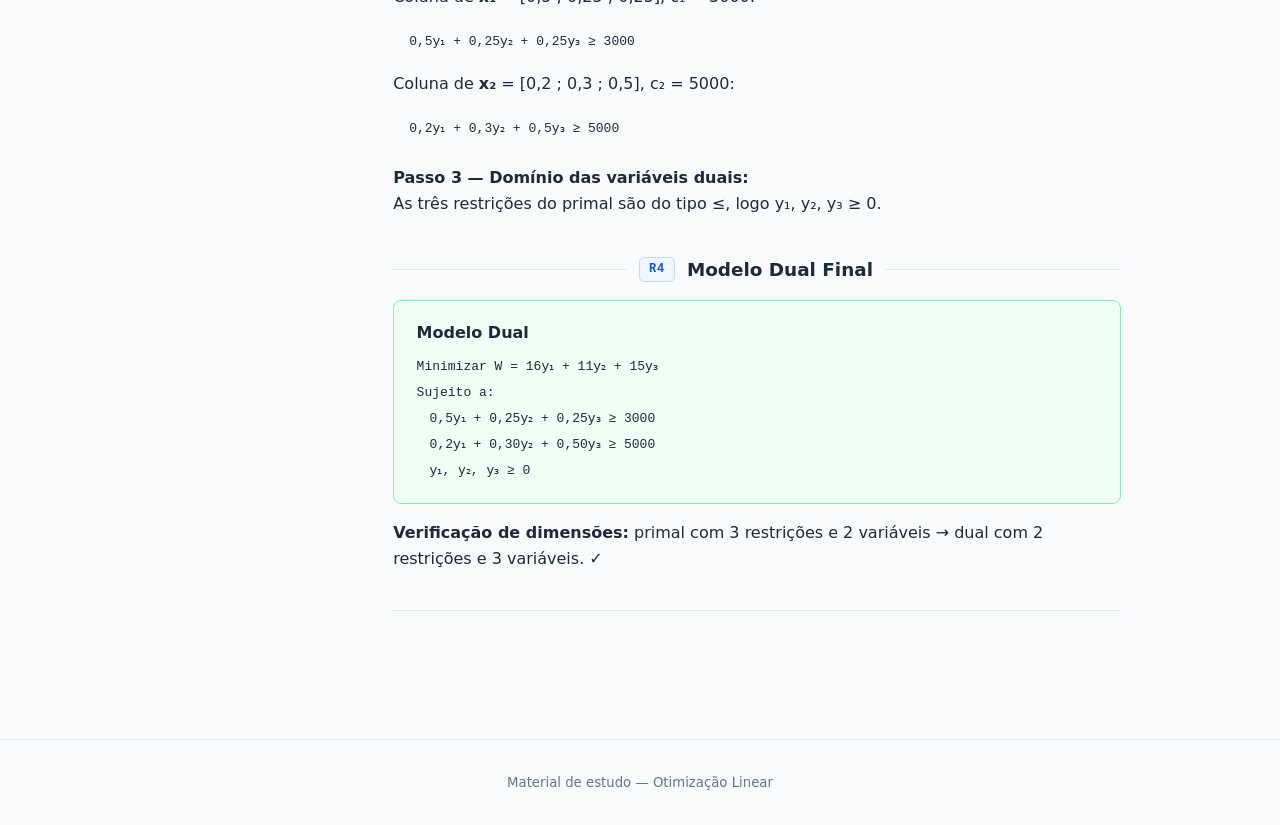
==== commit ee4ea2e9: "feat: responsividade mobile + Q1-Q5 + Q10 - Layout mobile: select dropdown substitui sidebar em tela" ====
--- a/exercicios.html
+++ b/exercicios.html
@@ -15,9 +15,64 @@
       margin: 2rem auto;
       padding: 0 1.2rem 3rem;
     }
+    /* ── Mobile nav (substitui sidebar) ── */
+    .ex-mobile-nav {
+      display: none;
+      padding: .6rem 1rem .2rem;
+      max-width: 1000px;
+      margin: 0 auto;
+    }
+    .ex-mobile-nav label {
+      display: block;
+      font-size: .72rem;
+      font-weight: 700;
+      text-transform: uppercase;
+      letter-spacing: .08em;
+      color: var(--text-muted);
+      margin-bottom: .35rem;
+    }
+    .ex-mobile-nav select {
+      width: 100%;
+      padding: .55rem .8rem;
+      border: 1px solid var(--border);
+      border-radius: var(--radius);
+      font-size: .9rem;
+      background: var(--bg);
+      color: var(--text);
+      cursor: pointer;
+      appearance: none;
+      -webkit-appearance: none;
+      background-image: url("data:image/svg+xml,%3Csvg xmlns='http://www.w3.org/2000/svg' width='12' height='12' viewBox='0 0 24 24' fill='none' stroke='%236b7280' stroke-width='2.5'%3E%3Cpath d='M6 9l6 6 6-6'/%3E%3C/svg%3E");
+      background-repeat: no-repeat;
+      background-position: right .8rem center;
+      padding-right: 2.2rem;
+    }
+
     @media (max-width: 640px) {
-      .ex-layout { grid-template-columns: 1fr; }
+      .ex-layout { grid-template-columns: 1fr; padding: 0 .8rem 2rem; gap: 0; }
       .ex-sidebar { display: none; }
+      .ex-mobile-nav { display: block; }
+
+      /* Grids inline: forçar coluna única */
+      div[style*="display:grid"], div[style*="display: grid"] {
+        grid-template-columns: 1fr !important;
+      }
+
+      /* Tabelas: rolar horizontalmente */
+      .t-outer { max-width: calc(100vw - 1.6rem); }
+      table.gtbl { display: block; overflow-x: auto; -webkit-overflow-scrolling: touch; font-size: .8rem; }
+      table.gtbl th, table.gtbl td { padding: 6px 8px; white-space: normal; }
+      table.tgrid { font-size: .8rem; }
+      table.tgrid th, table.tgrid td { padding: 5px 9px; }
+
+      /* Tipografia compacta */
+      .phase-title { font-size: .95rem; }
+      .q-title { font-size: 1.25rem; }
+      .q-num { width: 42px; height: 42px; font-size: 1.1rem; }
+      .ops-block { font-size: .78rem; line-height: 1.7; }
+      .result-box { padding: .8rem 1rem; }
+      .phase-body { padding-left: 0; }
+      .nav-links { gap: .4rem; }
     }
 
     .ex-sidebar {
@@ -279,6 +334,29 @@
   <a href="grafico.html">Gráfico</a>
 </nav>
 
+<!-- ── Navegação mobile (visível apenas em telas pequenas) ── -->
+<div class="ex-mobile-nav">
+  <label for="ex-select">Selecionar exercício</label>
+  <select id="ex-select">
+    <optgroup label="Modelo Dual">
+      <option value="q1">Q1 — MAX · todas ≤ · x≥0</option>
+      <option value="q2">Q2 — MIN · mista (≤ = ≥)</option>
+      <option value="q3">Q3 — MAX · mista · x₂ irrestrita</option>
+      <option value="q4">Q4 — MAX · 1 restrição · c₄=0</option>
+      <option value="q5">Q5 — MAX · x₁,x₂≤0 · x₃ irrestrita</option>
+    </optgroup>
+    <optgroup label="Dual Simplex">
+      <option value="q6">Q6 — MIN · restrições ≥</option>
+      <option value="q7">Q7 — MIN · mista (≤ e ≥)</option>
+      <option value="q8">Q8 — MAX→MIN · inviável</option>
+      <option value="q9">Q9 — MAX · restrições ≥</option>
+    </optgroup>
+    <optgroup label="Análise de Sensibilidade">
+      <option value="q10">Q10 — Pós-Otimalidade · Δc e Δb</option>
+    </optgroup>
+  </select>
+</div>
+
 <div class="ex-layout">
 
   <!-- ── Sidebar ── -->
@@ -2774,40 +2852,46 @@
 
 <script>
   (function () {
-    // Todos os ids de exercícios
     var sections = ['q1', 'q2', 'q3', 'q4', 'q5', 'q6', 'q7', 'q8', 'q9', 'q10'];
-
-    // Links da sidebar com href="#qN"
-    var links = document.querySelectorAll('.ex-sidebar a[href^="#q"]');
+    var links    = document.querySelectorAll('.ex-sidebar a[href^="#q"]');
+    var mSel     = document.getElementById('ex-select');
 
     function showSection(id) {
+      // Mostra/esconde seções
       sections.forEach(function (s) {
         var el = document.getElementById(s);
         if (el) el.style.display = (s === id) ? '' : 'none';
       });
+      // Atualiza active na sidebar
       links.forEach(function (a) {
-        var target = a.getAttribute('href').slice(1); // remove '#'
-        a.classList.toggle('active', target === id);
+        a.classList.toggle('active', a.getAttribute('href').slice(1) === id);
       });
-      // Scroll suave ao topo do conteúdo
+      // Sincroniza select mobile
+      if (mSel) mSel.value = id;
+      // Scroll suave
       var top = document.getElementById(id);
       if (top) top.scrollIntoView({ behavior: 'smooth', block: 'start' });
     }
 
+    // Cliques na sidebar
     links.forEach(function (a) {
       a.addEventListener('click', function (e) {
         e.preventDefault();
-        var id = a.getAttribute('href').slice(1);
-        showSection(id);
+        showSection(a.getAttribute('href').slice(1));
       });
     });
 
-    // Mostrar a seção marcada como active no load
+    // Select mobile
+    if (mSel) {
+      mSel.addEventListener('change', function () {
+        showSection(this.value);
+      });
+    }
+
+    // Carga inicial: Q1 como padrão
     var activeLink = document.querySelector('.ex-sidebar a.active[href^="#q"]');
-    if (activeLink) {
-      var initialId = activeLink.getAttribute('href').slice(1);
-      showSection(initialId);
-    }
+    var initialId  = activeLink ? activeLink.getAttribute('href').slice(1) : 'q1';
+    showSection(initialId);
   })();
 </script>
 
--- a/style.css
+++ b/style.css
@@ -281,7 +281,24 @@
 
 /* ── Responsivo ── */
 @media (max-width: 600px) {
-  .hero h1 { font-size: 1.7rem; }
-  nav { gap: .6rem; }
-  .hero-card { width: 140px; }
-}
+  /* Navbar */
+  nav { gap: .5rem; padding: .6rem 1rem; }
+  nav .brand { font-size: 1rem; }
+  nav a { font-size: .82rem; padding: .3rem .5rem; }
+
+  /* Hero */
+  .hero { padding: 2rem 1rem 1.5rem; }
+  .hero h1 { font-size: 1.5rem; }
+  .hero p  { font-size: .95rem; }
+  .hero-cards { gap: .7rem; }
+  .hero-card { width: 130px; padding: 1rem .8rem; }
+  .hero-card-icon { font-size: 1.6rem; }
+  .hero-card h3 { font-size: .85rem; }
+
+  /* Seções internas */
+  .section { padding: 1.5rem 1rem; }
+  .section h2 { font-size: 1.3rem; }
+
+  /* Alertas / cards genéricos */
+  .alert { font-size: .88rem; padding: .7rem .9rem; }
+}
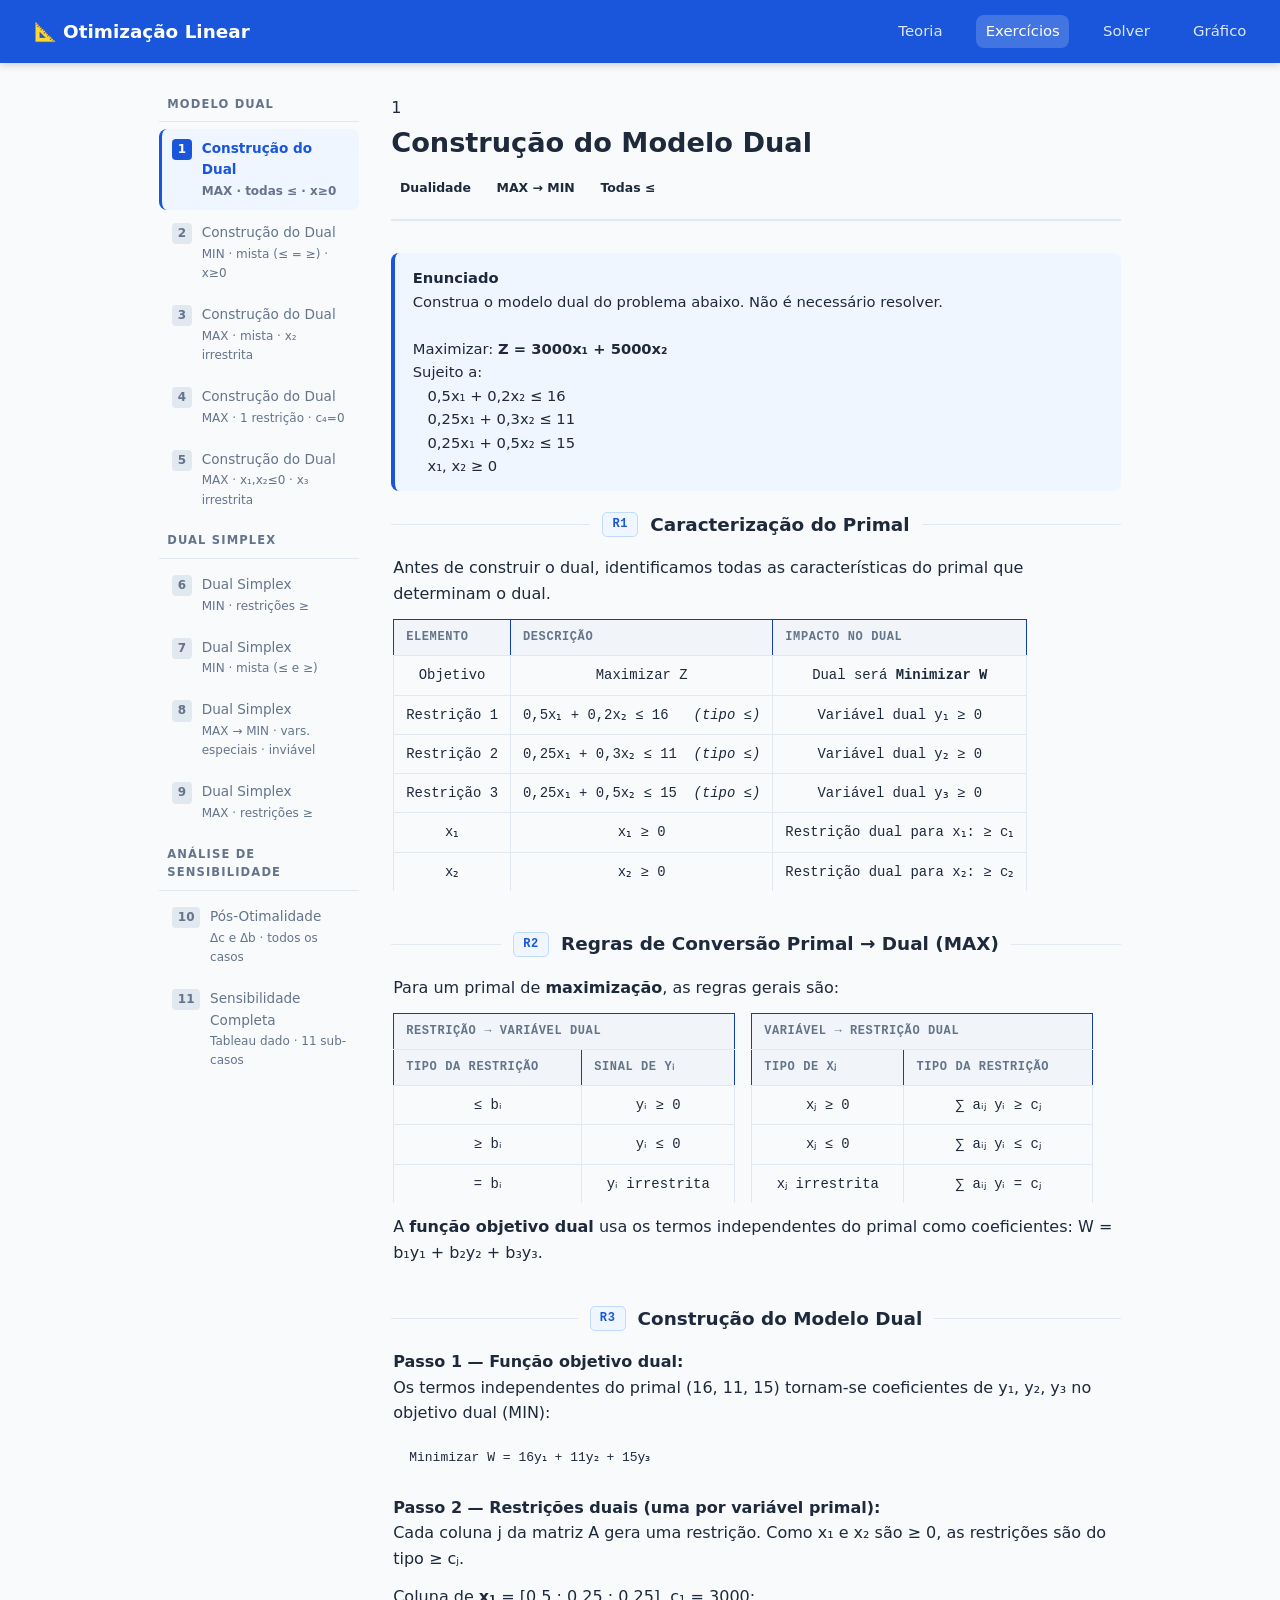
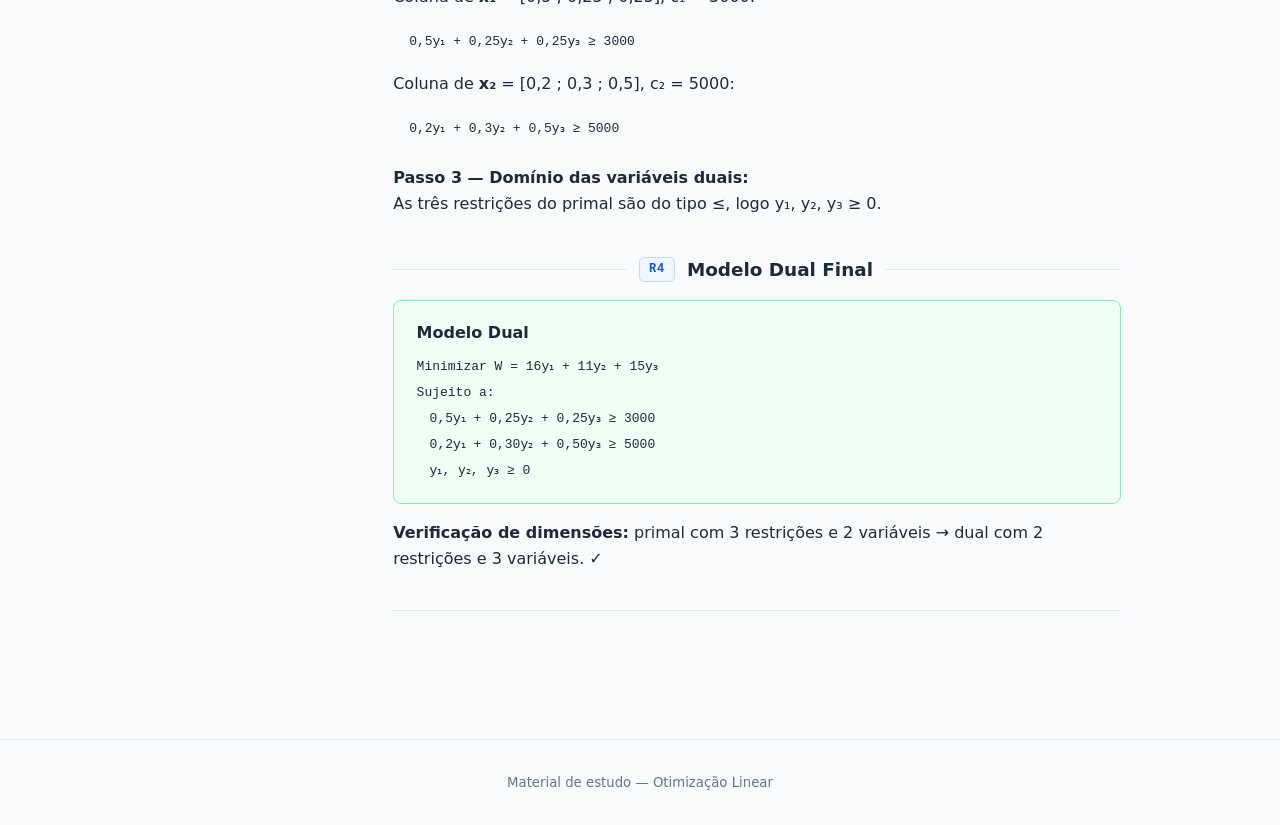
==== commit 139231c6: "feat: Q11 analise de sensibilidade com tableau dado (11 sub-casos) - Q11: sensibilidade completa sob" ====
--- a/exercicios.html
+++ b/exercicios.html
@@ -353,6 +353,7 @@
     </optgroup>
     <optgroup label="Análise de Sensibilidade">
       <option value="q10">Q10 — Pós-Otimalidade · Δc e Δb</option>
+      <option value="q11">Q11 — Sensibilidade · Tableau dado · 11 casos</option>
     </optgroup>
   </select>
 </div>
@@ -432,6 +433,13 @@
       <div>
         <div>Pós-Otimalidade</div>
         <div class="ex-sidebar-meta">Δc e Δb · todos os casos</div>
+      </div>
+    </a>
+    <a href="#q11" style="margin-top:.2rem;">
+      <span class="ex-num">11</span>
+      <div>
+        <div>Sensibilidade Completa</div>
+        <div class="ex-sidebar-meta">Tableau dado · 11 sub-casos</div>
       </div>
     </a>
   </aside>
@@ -2845,6 +2853,405 @@
     <hr style="border:none;border-top:1px solid var(--border);margin:2rem 0;">
   </div><!-- /q10 -->
 
+  <!-- ════════════════════════════════════════════════════════════
+       Q11 — Análise de Sensibilidade: Tableau Ótimo Dado (11 sub-casos)
+  ════════════════════════════════════════════════════════════ -->
+  <div id="q11" style="display:none">
+
+    <div class="q-header">
+      <div style="display:flex;align-items:center;gap:1rem;padding-bottom:1.2rem;border-bottom:2px solid var(--border);margin-bottom:2rem;">
+        <div class="q-num" style="min-width:2.2rem;height:2.2rem;background:var(--primary);color:#fff;border-radius:50%;display:flex;align-items:center;justify-content:center;font-weight:700;font-size:1.05rem;">11</div>
+        <div>
+          <div class="q-title">Análise de Sensibilidade — Tableau Ótimo Dado</div>
+          <div class="q-tags">
+            <span class="q-tag qt-method">MAX · Simplex Padrão</span>
+            <span class="q-tag qt-method">11 sub-casos</span>
+            <span class="q-tag qt-result">z* = 16</span>
+          </div>
+        </div>
+      </div>
+    </div>
+
+    <!-- Enunciado -->
+    <div class="alert alert-info" style="margin-bottom:1.2rem;">
+      <strong>Enunciado</strong><br>
+      Dado o tableau ótimo abaixo para o problema, realize a análise de sensibilidade pedida nos itens a–k.<br><br>
+      Maximizar: <strong>z = 2x₁ + x₂ − x₃</strong><br>
+      Sujeito a: &emsp;x₁ + 2x₂ + x₃ ≤ 8 &nbsp;(R1)&emsp;|&emsp; −x₁ + x₂ − 2x₃ ≤ 4 &nbsp;(R2)&emsp;|&emsp; x₁, x₂, x₃ ≥ 0
+    </div>
+
+    <!-- Tableau dado -->
+    <div class="phase">
+      <div class="phase-head">
+        <div class="phase-line"></div>
+        <div class="phase-tag">R1</div>
+        <div class="phase-title">Tableau Ótimo Dado + Extração de Dados</div>
+        <div class="phase-line"></div>
+      </div>
+      <div class="phase-body">
+        <p>Folgas: x₄ (R1), x₅ (R2). Tableau ótimo fornecido pelo enunciado:</p>
+        <div class="t-outer">
+          <div class="t-base-col">
+            <div class="t-base-spacer"></div>
+            <div class="t-base-cell">z</div>
+            <div class="t-base-cell">x₁</div>
+            <div class="t-base-cell">x₅</div>
+          </div>
+          <table class="tgrid">
+            <thead><tr><th>z</th><th>x₁</th><th>x₂</th><th>x₃</th><th>x₄</th><th>x₅</th><th>b</th></tr></thead>
+            <tbody>
+              <tr><td class="t-z">1</td><td class="t-opt">0</td><td class="t-opt">3</td><td class="t-opt">3</td><td class="t-opt">2</td><td class="t-opt">0</td><td class="t-opt"><strong>16</strong></td></tr>
+              <tr><td>0</td><td>1</td><td>2</td><td>1</td><td><strong>1</strong></td><td>0</td><td><strong>8</strong></td></tr>
+              <tr><td>0</td><td>0</td><td>3</td><td class="t-neg">−1</td><td><strong>1</strong></td><td><strong>1</strong></td><td><strong>12</strong></td></tr>
+            </tbody>
+          </table>
+        </div>
+        <div class="alert alert-warning" style="margin-top:.8rem;">
+          <strong>⚠️ Convenção deste tableau (MAX simplex padrão):</strong> a linha-z armazena <em>−c̄ⱼ</em> para cada variável não-básica. No tableau acima, as entradas da linha-z para x₂, x₃ e x₄ são <strong>3, 3, 2 (≥ 0)</strong> — isso confirma otimalidade para MAX (c̄ⱼ ≤ 0). É a convenção oposta ao Dual Simplex usado em Q6–Q10.
+        </div>
+        <p style="margin-top:.8rem;"><strong>Leitura do tableau:</strong></p>
+        <div style="display:grid;grid-template-columns:1fr 1fr;gap:.8rem;margin:.6rem 0 1rem;">
+          <div class="card" style="padding:.9rem 1.1rem;">
+            <div class="card-title" style="margin-bottom:.4rem;">Base ótima</div>
+            <div style="font-family:'Courier New',monospace;font-size:.9rem;line-height:2;">
+              B = {x₁, x₅}<br>
+              x₁ = 8, &nbsp;x₅ = 12<br>
+              z* = 16
+            </div>
+          </div>
+          <div class="card" style="padding:.9rem 1.1rem;">
+            <div class="card-title" style="margin-bottom:.4rem;">B⁻¹ (colunas x₄ e x₅ no tableau)</div>
+            <div style="font-family:'Courier New',monospace;font-size:.9rem;line-height:2;">
+              B⁻¹ = &nbsp;[[1, 0],<br>
+              &emsp;&emsp;&emsp;&emsp;&emsp;[1, 1]]<br>
+              cB = [2, 0]
+            </div>
+          </div>
+        </div>
+        <p>Custos reduzidos das não-básicas (c̄ⱼ = cⱼ − cB·ȳⱼ):</p>
+        <table class="gtbl" style="max-width:500px;margin:.5rem 0;">
+          <thead><tr><th>Variável</th><th>ȳⱼ (col. no tableau)</th><th>c̄ⱼ = cⱼ − cB·ȳⱼ</th><th>Linha-z (−c̄ⱼ)</th></tr></thead>
+          <tbody>
+            <tr><td>x₂</td><td>[2, 3]</td><td>1 − [2,0]·[2,3]ᵀ = 1−4 = <strong>−3</strong></td><td>3 ✓</td></tr>
+            <tr><td>x₃</td><td>[1, −1]</td><td>−1 − [2,0]·[1,−1]ᵀ = −1−2 = <strong>−3</strong></td><td>3 ✓</td></tr>
+            <tr><td>x₄</td><td>[1, 1]</td><td>0 − [2,0]·[1,1]ᵀ = 0−2 = <strong>−2</strong></td><td>2 ✓</td></tr>
+          </tbody>
+        </table>
+        <p style="margin-top:.4rem;">Todos c̄ⱼ ≤ 0 → solução ótima confirmada.</p>
+      </div>
+    </div>
+
+    <!-- CASO a -->
+    <div class="phase">
+      <div class="phase-head">
+        <div class="phase-line"></div>
+        <div class="phase-tag">R2</div>
+        <div class="phase-title">Caso a — Alterar c₂ de 1 para 6 (não-básica)</div>
+        <div class="phase-line"></div>
+      </div>
+      <div class="phase-body">
+        <p>x₂ é <strong>não-básica</strong>. Quando cⱼ de uma não-básica muda por Δ, apenas a entrada da linha-z para xⱼ é afetada:</p>
+        <div class="math-block">Nova entrada linha-z para x₂ = −c̄ⱼ_novo = −(c₂_novo − cB·ȳ₂)<br>= −(6 − [2,0]·[2,3]ᵀ) = −(6 − 4) = <strong>−2 &lt; 0</strong></div>
+        <div class="alert alert-warning">Entrada negativa → x₂ <strong>quer entrar</strong> na base → base atual NÃO é mais ótima com c₂ = 6.</div>
+        <p><strong>Intervalo de validade (base ótima):</strong> −c̄_x₂ ≥ 0 → c₂ − 4 ≤ 0 → <strong>c₂ ≤ 4</strong>. (com c₂=6 > 4 → violado)</p>
+        <p><strong>Ação — 1 iteração Simplex:</strong> x₂ entra. Razões: 8/2 = 4 (x₁), 12/3 = 4 (x₅) → empate, x₅ sai.</p>
+        <div class="t-outer" style="margin-top:.6rem;">
+          <div class="t-base-col">
+            <div class="t-base-spacer"></div>
+            <div class="t-base-cell">z</div>
+            <div class="t-base-cell">x₁</div>
+            <div class="t-base-cell">x₂</div>
+          </div>
+          <table class="tgrid">
+            <thead><tr><th>z</th><th>x₁</th><th>x₂</th><th>x₃</th><th>x₄</th><th>x₅</th><th>b</th></tr></thead>
+            <tbody>
+              <tr><td class="t-z">1</td><td class="t-opt">0</td><td class="t-opt">0</td><td class="t-opt" style="white-space:nowrap;">7/3</td><td class="t-opt" style="white-space:nowrap;">8/3</td><td class="t-opt" style="white-space:nowrap;">2/3</td><td class="t-opt"><strong>24</strong></td></tr>
+              <tr><td>0</td><td>1</td><td>0</td><td style="white-space:nowrap;">5/3</td><td style="white-space:nowrap;">1/3</td><td style="white-space:nowrap;">−2/3</td><td><strong>0</strong></td></tr>
+              <tr><td>0</td><td>0</td><td>1</td><td style="white-space:nowrap;">−1/3</td><td style="white-space:nowrap;">1/3</td><td style="white-space:nowrap;">1/3</td><td><strong>4</strong></td></tr>
+            </tbody>
+          </table>
+        </div>
+        <div class="result-box">
+          <h4>✓ Nova solução ótima (c₂ = 6)</h4>
+          <div class="result-vars">
+            <span class="rv">x₁ = <span>0</span></span>
+            <span class="rv">x₂ = <span>4</span></span>
+            <span class="rv">z* = <span>24</span></span>
+            <span class="rv" style="color:var(--text-muted);font-size:.82rem;">⚠ x₁ degenerada (=0 na base)</span>
+          </div>
+        </div>
+      </div>
+    </div>
+
+    <!-- CASO b -->
+    <div class="phase">
+      <div class="phase-head">
+        <div class="phase-line"></div>
+        <div class="phase-tag">R3</div>
+        <div class="phase-title">Caso b — Alterar c₁ de 2 para 4 (básica)</div>
+        <div class="phase-line"></div>
+      </div>
+      <div class="phase-body">
+        <p>x₁ é <strong>básica</strong>. Quando cₖ de uma básica muda por Δ, as entradas da linha-z de <em>todas</em> as não-básicas mudam:</p>
+        <div class="math-block">Nova entrada xⱼ = entrada_atual + Δ × tableau[linha_x₁, col_xⱼ]<br>Δ = 4 − 2 = +2</div>
+        <table class="gtbl" style="max-width:500px;margin:.6rem 0;">
+          <thead><tr><th>Não-básica</th><th>Entrada atual</th><th>+ Δ × tableau[x₁, ·]</th><th>Nova entrada</th><th>≥ 0?</th></tr></thead>
+          <tbody>
+            <tr><td>x₂</td><td>3</td><td>+2 × 2 = +4</td><td>7</td><td>✓</td></tr>
+            <tr><td>x₃</td><td>3</td><td>+2 × 1 = +2</td><td>5</td><td>✓</td></tr>
+            <tr><td>x₄</td><td>2</td><td>+2 × 1 = +2</td><td>4</td><td>✓</td></tr>
+          </tbody>
+        </table>
+        <div class="alert alert-success">Todas as entradas ainda ≥ 0 → base permanece ótima com c₁ = 4.</div>
+        <p><strong>Nova z*</strong> = cB_novo · b̄ = [4, 0] · [8, 12]ᵀ = <strong>32</strong>.</p>
+      </div>
+    </div>
+
+    <!-- CASO c -->
+    <div class="phase">
+      <div class="phase-head">
+        <div class="phase-line"></div>
+        <div class="phase-tag">R4</div>
+        <div class="phase-title">Caso c — Alterar b = [8, 4]ᵀ para b' = [8, 7]ᵀ</div>
+        <div class="phase-line"></div>
+      </div>
+      <div class="phase-body">
+        <p>Alterar o vetor b não afeta a linha-z. Afeta apenas a <strong>solução básica</strong> (viabilidade primal).</p>
+        <div class="math-block">b̄_novo = B⁻¹ · b'<br>= [[1,0],[1,1]] · [8, 7]ᵀ<br>= [8, 8+7]ᵀ = [8, 15]ᵀ</div>
+        <p>x₁ = 8 ≥ 0 ✓ &nbsp;&nbsp; x₅ = 15 ≥ 0 ✓ → Solução ainda viável e ótima.</p>
+        <div class="alert alert-success">Base permanece ótima. z* = [2, 0] · [8, 15]ᵀ = <strong>16</strong> (z não mudou — Δb₂ afeta apenas x₅ que tem c₅ = 0).</div>
+      </div>
+    </div>
+
+    <!-- CASO d -->
+    <div class="phase">
+      <div class="phase-head">
+        <div class="phase-line"></div>
+        <div class="phase-tag">R5</div>
+        <div class="phase-title">Caso d — Alterar coluna a₂ de [2, 1]ᵀ para [¼, 1]ᵀ</div>
+        <div class="phase-line"></div>
+      </div>
+      <div class="phase-body">
+        <p>Mudar a₂ (coluna de x₂ na matriz A) exige recomputar ȳ₂ = B⁻¹·a₂_novo e o custo reduzido:</p>
+        <div class="math-block">ȳ₂_novo = B⁻¹ · [1/4, 1]ᵀ = [[1,0],[1,1]] · [0,25; 1]ᵀ = [0,25; 1,25]ᵀ<br>c̄_x₂ = 1 − [2,0]·[0,25; 1,25]ᵀ = 1 − 0,5 = <strong>+0,5 &gt; 0</strong></div>
+        <div class="alert alert-warning">c̄_x₂ > 0 → entrada linha-z = −0,5 &lt; 0 → x₂ entra na base.</div>
+        <p><strong>Pivot:</strong> x₂ entra (col [0,25; 1,25]). Razões: 8/0,25 = 32 (x₁), 12/1,25 = 9,6 (x₅) → x₅ sai.</p>
+        <div class="t-outer" style="margin-top:.6rem;">
+          <div class="t-base-col">
+            <div class="t-base-spacer"></div>
+            <div class="t-base-cell">z</div>
+            <div class="t-base-cell">x₁</div>
+            <div class="t-base-cell">x₂</div>
+          </div>
+          <table class="tgrid">
+            <thead><tr><th>z</th><th>x₁</th><th>x₂</th><th>x₃</th><th>x₄</th><th>x₅</th><th>b</th></tr></thead>
+            <tbody>
+              <tr><td class="t-z">1</td><td class="t-opt">0</td><td class="t-opt">0</td><td class="t-opt">2,6</td><td class="t-opt">2,4</td><td class="t-opt">0,4</td><td class="t-opt"><strong>20,8</strong></td></tr>
+              <tr><td>0</td><td>1</td><td>0</td><td>1,2</td><td>0,8</td><td>−0,2</td><td><strong>5,6</strong></td></tr>
+              <tr><td>0</td><td>0</td><td>1</td><td>−0,8</td><td>0,8</td><td>0,8</td><td><strong>9,6</strong></td></tr>
+            </tbody>
+          </table>
+        </div>
+        <div class="result-box">
+          <h4>✓ Nova solução ótima (a₂ alterada)</h4>
+          <div class="result-vars">
+            <span class="rv">x₁ = <span>5,6</span></span>
+            <span class="rv">x₂ = <span>9,6</span></span>
+            <span class="rv">z* = <span>20,8</span></span>
+          </div>
+        </div>
+      </div>
+    </div>
+
+    <!-- CASO e -->
+    <div class="phase">
+      <div class="phase-head">
+        <div class="phase-line"></div>
+        <div class="phase-tag">R6</div>
+        <div class="phase-title">Caso e — Inserir restrição x₂ + x₃ = 3</div>
+        <div class="phase-line"></div>
+      </div>
+      <div class="phase-body">
+        <p>Verificar se a solução ótima atual satisfaz a nova restrição:</p>
+        <div class="math-block">x₂ + x₃ = 0 + 0 = 0 ≠ 3 → <strong>VIOLADA</strong></div>
+        <div class="alert alert-warning">A solução atual (x₂=0, x₃=0) viola a nova restrição. Não é mais viável.</div>
+        <p><strong>Procedimento:</strong></p>
+        <ol style="padding-left:1.4rem;line-height:2.1;">
+          <li>Adicionar variável artificial x₆: &nbsp; x₂ + x₃ + x₆ = 3</li>
+          <li>Montar o tableau aumentado com a nova linha</li>
+          <li>Aplicar <strong>Fase 1 (Duas Fases)</strong> ou Big-M para conduzir x₆ → 0</li>
+          <li>Se x₆ = 0 na Fase 1: solução viável encontrada → otimizar na Fase 2</li>
+        </ol>
+        <p style="margin-top:.6rem;">A nova restrição é <em>igualdade</em>, portanto não aceita folga — artificial é obrigatória. Note que a nova linha no tableau, expressa nas variáveis não-básicas atuais, é simplesmente: <span style="font-family:'Courier New',monospace;"> x₂ + x₃ = 3</span> (sem x₁ nem x₅).</p>
+      </div>
+    </div>
+
+    <!-- CASO f -->
+    <div class="phase">
+      <div class="phase-head">
+        <div class="phase-line"></div>
+        <div class="phase-tag">R7</div>
+        <div class="phase-title">Caso f — Inserir x₆ com c₆ = 4 e a₆ = [1, 2]ᵀ</div>
+        <div class="phase-line"></div>
+      </div>
+      <div class="phase-body">
+        <p>Calcular custo reduzido da nova variável:</p>
+        <div class="math-block">ȳ₆ = B⁻¹ · a₆ = [[1,0],[1,1]] · [1, 2]ᵀ = [1, 3]ᵀ<br>c̄_x₆ = 4 − [2,0]·[1,3]ᵀ = 4 − 2 = <strong>+2 &gt; 0</strong></div>
+        <div class="alert alert-warning">c̄_x₆ > 0 → entrada linha-z = −2 &lt; 0 → x₆ quer entrar. Base atual não é mais ótima.</div>
+        <p><strong>Pivot:</strong> x₆ entra (col [1, 3]). Razões: 8/1 = 8 (x₁), 12/3 = 4 (x₅) → <strong>x₅ sai</strong>. Pivot = 3.</p>
+        <div class="t-outer" style="margin-top:.6rem;">
+          <div class="t-base-col">
+            <div class="t-base-spacer"></div>
+            <div class="t-base-cell">z</div>
+            <div class="t-base-cell">x₁</div>
+            <div class="t-base-cell">x₆</div>
+          </div>
+          <table class="tgrid">
+            <thead><tr><th>z</th><th>x₁</th><th>x₂</th><th>x₃</th><th>x₄</th><th>x₅</th><th>x₆</th><th>b</th></tr></thead>
+            <tbody>
+              <tr><td class="t-z">1</td><td class="t-opt">0</td><td class="t-opt">5</td><td class="t-opt" style="white-space:nowrap;">7/3</td><td class="t-opt" style="white-space:nowrap;">8/3</td><td class="t-opt" style="white-space:nowrap;">2/3</td><td class="t-opt">0</td><td class="t-opt"><strong>24</strong></td></tr>
+              <tr><td>0</td><td>1</td><td>1</td><td style="white-space:nowrap;">4/3</td><td style="white-space:nowrap;">2/3</td><td style="white-space:nowrap;">−1/3</td><td>0</td><td><strong>4</strong></td></tr>
+              <tr><td>0</td><td>0</td><td>1</td><td style="white-space:nowrap;">−1/3</td><td style="white-space:nowrap;">1/3</td><td style="white-space:nowrap;">1/3</td><td>1</td><td><strong>4</strong></td></tr>
+            </tbody>
+          </table>
+        </div>
+        <div class="result-box">
+          <h4>✓ Nova solução ótima (com x₆)</h4>
+          <div class="result-vars">
+            <span class="rv">x₁ = <span>4</span></span>
+            <span class="rv">x₆ = <span>4</span></span>
+            <span class="rv">z* = <span>24</span></span>
+          </div>
+        </div>
+      </div>
+    </div>
+
+    <!-- CASOS g e h -->
+    <div class="phase">
+      <div class="phase-head">
+        <div class="phase-line"></div>
+        <div class="phase-tag">R8</div>
+        <div class="phase-title">Casos g e h — Retirar Restrições</div>
+        <div class="phase-line"></div>
+      </div>
+      <div class="phase-body">
+        <div style="display:grid;grid-template-columns:1fr 1fr;gap:1rem;margin-bottom:.8rem;">
+          <div class="card">
+            <div class="card-title">g) Retirar R1 (x₁ + 2x₂ + x₃ ≤ 8)</div>
+            <p style="font-size:.9rem;margin-bottom:.6rem;">A restrição R1 é o que mantém x₁ ≤ 8. Sem ela:</p>
+            <div class="math-block" style="font-size:.82rem;padding:.6rem .9rem;">Única R2: −x₁+x₂−2x₃≤4<br>Com x₂=x₃=0: −x₁≤4 → x₁≥−4<br>Não limita x₁ por cima!</div>
+            <div class="alert alert-warning" style="font-size:.85rem;padding:.5rem .8rem;margin-top:.5rem;">x₁ → ∞ ⟹ z = 2x₁ → ∞<br><strong>Problema ILIMITADO</strong></div>
+          </div>
+          <div class="card">
+            <div class="card-title">h) Retirar R2 (−x₁+x₂−2x₃≤4, folga x₅)</div>
+            <p style="font-size:.9rem;margin-bottom:.6rem;">x₅ (folga de R2) está na base com x₅=12. Ao remover R2, retiramos a linha de x₅ do tableau.</p>
+            <p style="font-size:.9rem;">Tableau restante (1 linha — x₁):</p>
+            <div class="math-block" style="font-size:.82rem;padding:.6rem .9rem;">linha-z: 0 3 3 2 → ≥ 0 ✓<br>linha x₁: [1 2 1 1 | 8] ≥ 0 ✓</div>
+            <div class="alert alert-success" style="font-size:.85rem;padding:.5rem .8rem;margin-top:.5rem;">Ainda ótimo. <br>Mesma solução: x₁=8, z*=16</div>
+          </div>
+        </div>
+      </div>
+    </div>
+
+    <!-- CASOS i e j -->
+    <div class="phase">
+      <div class="phase-head">
+        <div class="phase-line"></div>
+        <div class="phase-tag">R9</div>
+        <div class="phase-title">Casos i e j — Retirar Variáveis</div>
+        <div class="phase-line"></div>
+      </div>
+      <div class="phase-body">
+        <div style="display:grid;grid-template-columns:1fr 1fr;gap:1rem;">
+          <div class="card">
+            <div class="card-title">i) Retirar x₂ (não-básica)</div>
+            <p style="font-size:.9rem;">x₂ é <strong>não-básica</strong> (x₂=0 na solução ótima). Remover simplesmente elimina sua coluna do problema.</p>
+            <div class="alert alert-success" style="font-size:.85rem;padding:.5rem .8rem;margin-top:.5rem;">Solução e base inalteradas.<br>z* = 16, x₁ = 8.</div>
+          </div>
+          <div class="card">
+            <div class="card-title">j) Retirar x₁ (básica, x₁=8)</div>
+            <p style="font-size:.9rem;">x₁ é <strong>básica com valor 8</strong>. Removê-la elimina a variável mais importante do modelo.</p>
+            <p style="font-size:.9rem;margin-top:.5rem;">Novo problema: MAX z = x₂ − x₃<br>s.a. 2x₂+x₃≤8, x₂−2x₃≤4, x₂,x₃≥0</p>
+            <p style="font-size:.9rem;margin-top:.5rem;">Após 1 iteração Simplex (x₂ entra, x₄ sai):</p>
+            <div class="alert alert-success" style="font-size:.85rem;padding:.5rem .8rem;margin-top:.5rem;">Nova solução: x₂=4, z*=4<br><em>(z caiu de 16 para 4)</em></div>
+          </div>
+        </div>
+      </div>
+    </div>
+
+    <!-- CASO k -->
+    <div class="phase">
+      <div class="phase-head">
+        <div class="phase-line"></div>
+        <div class="phase-tag">R10</div>
+        <div class="phase-title">Caso k — Intervalos de Variação: Δc₁, Δc₃, Δb</div>
+        <div class="phase-line"></div>
+      </div>
+      <div class="phase-body">
+
+        <p><strong>c₁ — variável básica (Δ = c₁ − 2):</strong><br>
+        Ao variar c₁, as entradas da linha-z das não-básicas mudam por Δ × tableau[x₁, xⱼ]:</p>
+        <table class="gtbl" style="max-width:520px;margin:.5rem 0 1rem;">
+          <thead><tr><th>Não-básica xⱼ</th><th>Entrada atual</th><th>Variação</th><th>Condição (≥ 0)</th></tr></thead>
+          <tbody>
+            <tr><td>x₂</td><td>3</td><td>3 + 2Δ ≥ 0</td><td>Δ ≥ −3/2 → c₁ ≥ <strong>0,5</strong></td></tr>
+            <tr><td>x₃</td><td>3</td><td>3 + Δ ≥ 0</td><td>Δ ≥ −3 → c₁ ≥ −1</td></tr>
+            <tr><td>x₄</td><td>2</td><td>2 + Δ ≥ 0</td><td>Δ ≥ −2 → c₁ ≥ 0</td></tr>
+          </tbody>
+        </table>
+        <div class="alert alert-success">Restrição mais apertada (x₂): &nbsp;<strong>c₁ ∈ [0,5;&nbsp;+∞)</strong></div>
+
+        <p style="margin-top:1rem;"><strong>c₃ — variável não-básica (Δ = c₃ − (−1)):</strong><br>
+        Somente a entrada da linha-z de x₃ é afetada: entrada_nova = 3 − Δ ≥ 0 → Δ ≤ 3 → c₃ ≤ 2.</p>
+        <div class="alert alert-success"><strong>c₃ ∈ (−∞;&nbsp;2]</strong> &nbsp;(sem limite inferior — quanto mais negativo, mais "não-básica" x₃ fica)</div>
+
+        <p style="margin-top:1rem;"><strong>Vetor b — viabilidade primal (b̄ = B⁻¹·b ≥ 0):</strong></p>
+        <div style="display:grid;grid-template-columns:1fr 1fr;gap:.8rem;margin:.5rem 0 1rem;">
+          <div>
+            <p style="font-size:.88rem;font-weight:600;">b₁ = 8 + Δ₁:</p>
+            <div class="math-block" style="font-size:.82rem;padding:.6rem .9rem;">B⁻¹·[b₁,4]ᵀ = [b₁, b₁+4]ᵀ<br>x₁ = b₁ ≥ 0 → b₁ ≥ 0 ← crítica<br>x₅ = b₁+4 ≥ 0 → b₁ ≥ −4</div>
+            <div class="alert alert-success" style="font-size:.85rem;padding:.5rem .8rem;margin-top:.4rem;"><strong>b₁ ∈ [0;&nbsp;+∞)</strong></div>
+          </div>
+          <div>
+            <p style="font-size:.88rem;font-weight:600;">b₂ = 4 + Δ₂:</p>
+            <div class="math-block" style="font-size:.82rem;padding:.6rem .9rem;">B⁻¹·[8,b₂]ᵀ = [8, 8+b₂]ᵀ<br>x₁ = 8 ≥ 0 → sempre ✓<br>x₅ = 8+b₂ ≥ 0 → b₂ ≥ −8 ← crítica</div>
+            <div class="alert alert-success" style="font-size:.85rem;padding:.5rem .8rem;margin-top:.4rem;"><strong>b₂ ∈ [−8;&nbsp;+∞)</strong></div>
+          </div>
+        </div>
+      </div>
+    </div>
+
+    <!-- Tabela Resumo -->
+    <div class="phase">
+      <div class="phase-head">
+        <div class="phase-line"></div>
+        <div class="phase-tag">R11</div>
+        <div class="phase-title">Resumo dos 11 Sub-casos</div>
+        <div class="phase-line"></div>
+      </div>
+      <div class="phase-body">
+        <table class="gtbl">
+          <thead><tr><th>Caso</th><th>Alteração</th><th>Diagnóstico</th><th>Resultado</th></tr></thead>
+          <tbody>
+            <tr><td><strong>a</strong></td><td>c₂: 1 → 6</td><td class="t-neg" style="background:none;font-weight:normal;">NÃO ótimo (c₂ > 4)</td><td>Pivot x₂ entra, x₅ sai → z*=24</td></tr>
+            <tr class="hl"><td><strong>b</strong></td><td>c₁: 2 → 4</td><td>Ainda ótimo</td><td>z*=32, mesma base</td></tr>
+            <tr><td><strong>c</strong></td><td>b=[8,4]→[8,7]</td><td>Ainda viável e ótimo</td><td>z*=16 inalterado</td></tr>
+            <tr class="hl"><td><strong>d</strong></td><td>a₂: [2,1]→[¼,1]</td><td class="t-neg" style="background:none;font-weight:normal;">NÃO ótimo</td><td>Pivot x₂ entra → z*=20,8</td></tr>
+            <tr><td><strong>e</strong></td><td>+restrição x₂+x₃=3</td><td class="t-neg" style="background:none;font-weight:normal;">Sol. atual violada</td><td>Fase 1 (artificial) necessária</td></tr>
+            <tr class="hl"><td><strong>f</strong></td><td>+variável x₆ (c₆=4)</td><td class="t-neg" style="background:none;font-weight:normal;">NÃO ótimo (c̄_x₆>0)</td><td>Pivot x₆ entra → z*=24</td></tr>
+            <tr><td><strong>g</strong></td><td>−R1</td><td class="t-neg" style="background:none;font-weight:normal;">ILIMITADO</td><td>x₁ sem cota superior</td></tr>
+            <tr class="hl"><td><strong>h</strong></td><td>−R2</td><td>Ainda ótimo</td><td>z*=16 inalterado</td></tr>
+            <tr><td><strong>i</strong></td><td>−x₂ (não-básica)</td><td>Ainda ótimo</td><td>z*=16 inalterado</td></tr>
+            <tr class="hl"><td><strong>j</strong></td><td>−x₁ (básica)</td><td>Re-otimizar</td><td>Novo z*=4, x₂=4</td></tr>
+            <tr><td><strong>k</strong></td><td>Intervalos Δ</td><td>Análise paramétrica</td><td>c₁∈[0,5;∞) | c₃∈(−∞;2] | b₁∈[0;∞) | b₂∈[−8;∞)</td></tr>
+          </tbody>
+        </table>
+      </div>
+    </div>
+
+    <hr style="border:none;border-top:1px solid var(--border);margin:2rem 0;">
+  </div><!-- /q11 -->
+
   </div><!-- /content -->
 </div><!-- /ex-layout -->
 
@@ -2852,7 +3259,7 @@
 
 <script>
   (function () {
-    var sections = ['q1', 'q2', 'q3', 'q4', 'q5', 'q6', 'q7', 'q8', 'q9', 'q10'];
+    var sections = ['q1', 'q2', 'q3', 'q4', 'q5', 'q6', 'q7', 'q8', 'q9', 'q10', 'q11'];
     var links    = document.querySelectorAll('.ex-sidebar a[href^="#q"]');
     var mSel     = document.getElementById('ex-select');
 
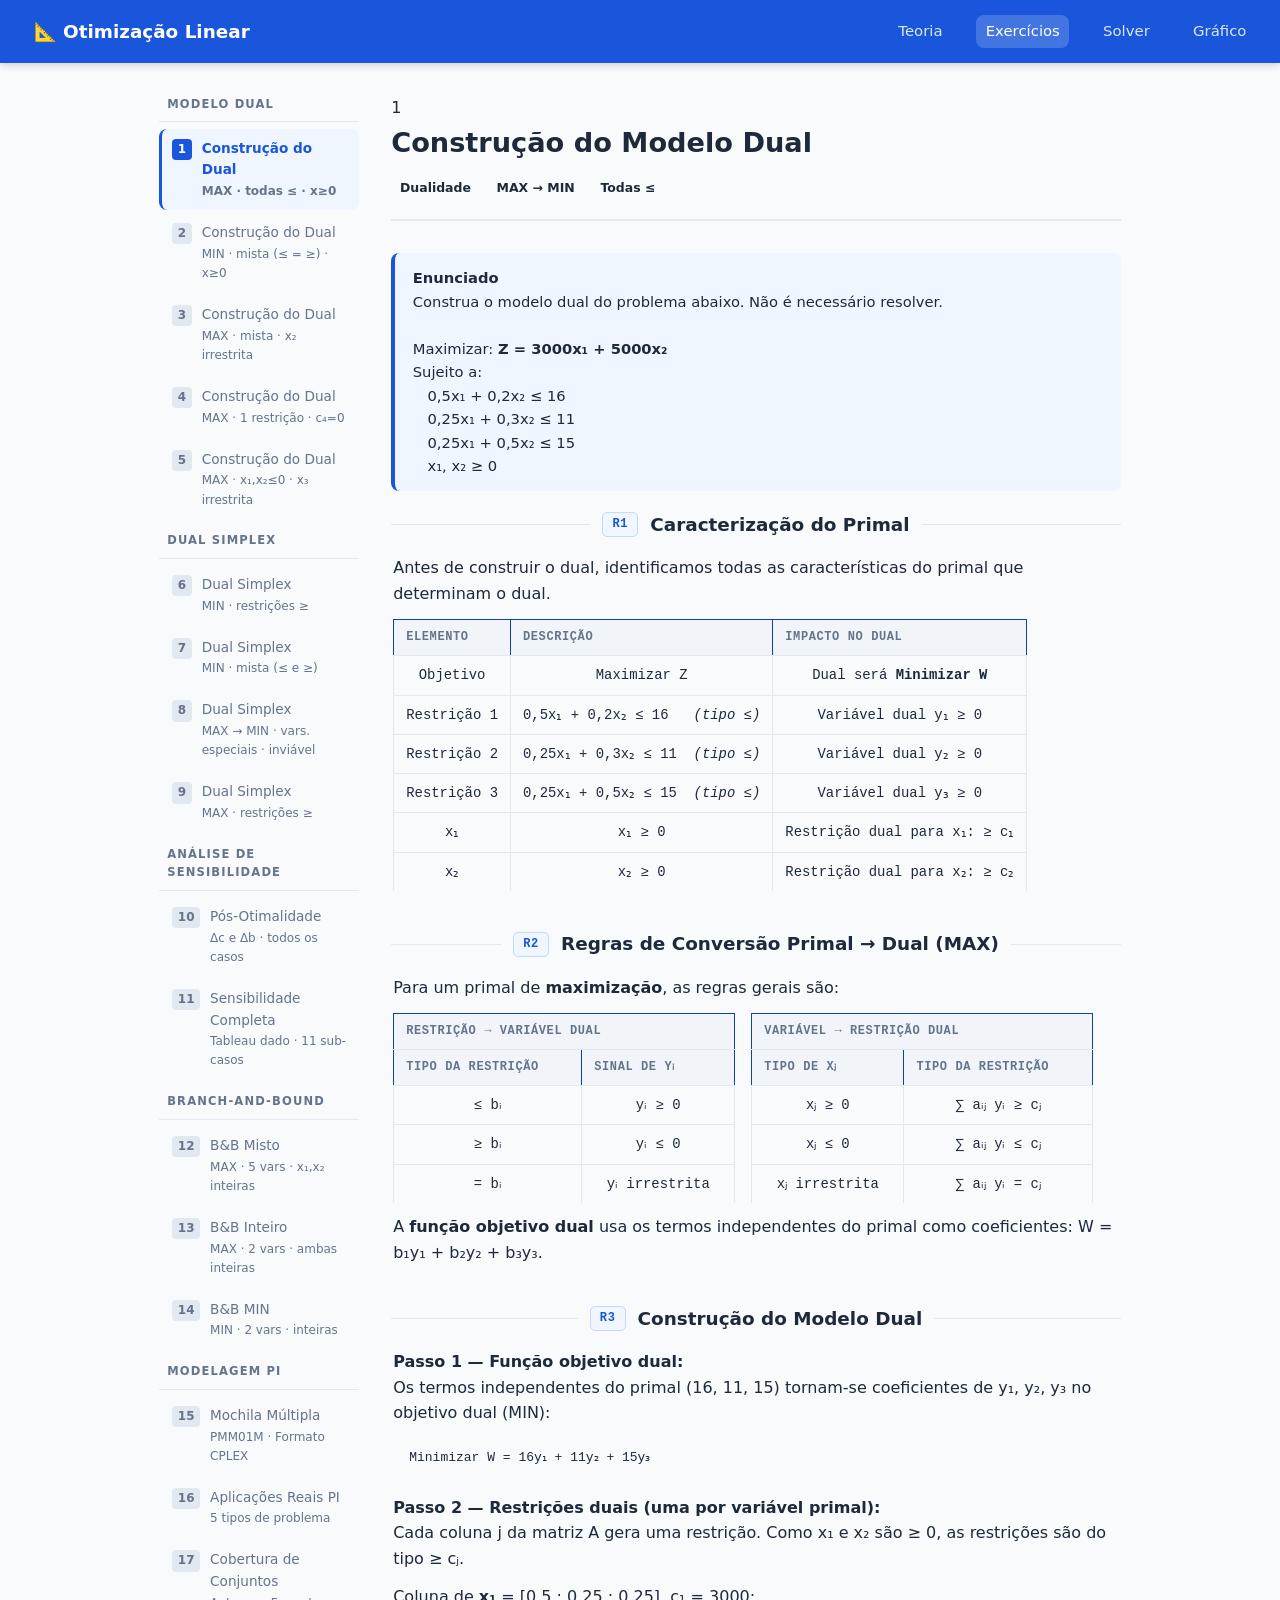
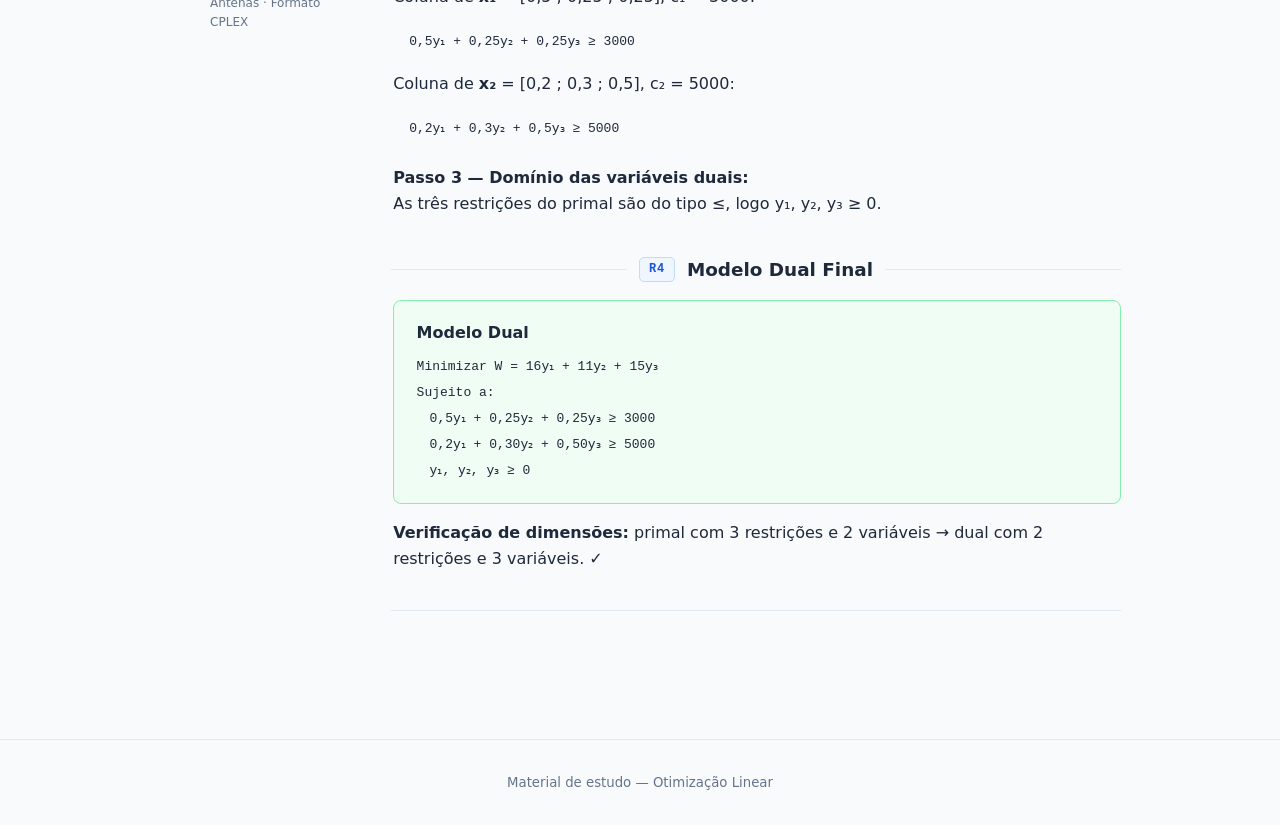
==== commit 75b9e09c: "feat: Q10 reescrito com passos romanos e tabelas E-SE + Q12-Q17 completos - Q12: B&B misto MAX, x1=3" ====
--- a/exercicios.html
+++ b/exercicios.html
@@ -355,6 +355,16 @@
       <option value="q10">Q10 — Pós-Otimalidade · Δc e Δb</option>
       <option value="q11">Q11 — Sensibilidade · Tableau dado · 11 casos</option>
     </optgroup>
+    <optgroup label="Branch-and-Bound">
+      <option value="q12">Q12 — B&amp;B MAX · x₁,x₂ inteiros</option>
+      <option value="q13">Q13 — B&amp;B MAX · todas inteiras</option>
+      <option value="q14">Q14 — B&amp;B MIN · inteiras</option>
+    </optgroup>
+    <optgroup label="Modelagem PI">
+      <option value="q15">Q15 — Mochila Múltipla · CPLEX</option>
+      <option value="q16">Q16 — Aplicações Reais PI</option>
+      <option value="q17">Q17 — Cobertura de Conjuntos · CPLEX</option>
+    </optgroup>
   </select>
 </div>
 
@@ -440,6 +450,50 @@
       <div>
         <div>Sensibilidade Completa</div>
         <div class="ex-sidebar-meta">Tableau dado · 11 sub-casos</div>
+      </div>
+    </a>
+    <div class="ex-sidebar-label" style="margin-top:.8rem;">Branch-and-Bound</div>
+    <a href="#q12" style="margin-top:.2rem;">
+      <span class="ex-num">12</span>
+      <div>
+        <div>B&amp;B Misto</div>
+        <div class="ex-sidebar-meta">MAX · 5 vars · x₁,x₂ inteiras</div>
+      </div>
+    </a>
+    <a href="#q13" style="margin-top:.2rem;">
+      <span class="ex-num">13</span>
+      <div>
+        <div>B&amp;B Inteiro</div>
+        <div class="ex-sidebar-meta">MAX · 2 vars · ambas inteiras</div>
+      </div>
+    </a>
+    <a href="#q14" style="margin-top:.2rem;">
+      <span class="ex-num">14</span>
+      <div>
+        <div>B&amp;B MIN</div>
+        <div class="ex-sidebar-meta">MIN · 2 vars · inteiras</div>
+      </div>
+    </a>
+    <div class="ex-sidebar-label" style="margin-top:.8rem;">Modelagem PI</div>
+    <a href="#q15" style="margin-top:.2rem;">
+      <span class="ex-num">15</span>
+      <div>
+        <div>Mochila Múltipla</div>
+        <div class="ex-sidebar-meta">PMM01M · Formato CPLEX</div>
+      </div>
+    </a>
+    <a href="#q16" style="margin-top:.2rem;">
+      <span class="ex-num">16</span>
+      <div>
+        <div>Aplicações Reais PI</div>
+        <div class="ex-sidebar-meta">5 tipos de problema</div>
+      </div>
+    </a>
+    <a href="#q17" style="margin-top:.2rem;">
+      <span class="ex-num">17</span>
+      <div>
+        <div>Cobertura de Conjuntos</div>
+        <div class="ex-sidebar-meta">Antenas · Formato CPLEX</div>
       </div>
     </a>
   </aside>
@@ -2500,353 +2554,392 @@
   <div id="q10" style="display:none">
 
     <div class="q-header">
-      <div class="q-num">10</div>
-      <div>
-        <div class="q-title">Análise de Sensibilidade — Todos os Casos</div>
-        <div class="q-tags">
-          <span class="badge">Pós-Otimalidade</span>
-          <span class="badge">Δ custo não-básico</span>
-          <span class="badge">Δ custo básico</span>
-          <span class="badge">Δ recursos</span>
-        </div>
-      </div>
-    </div>
-
-    <!-- Enunciado -->
+      <div style="display:flex;align-items:center;gap:1rem;padding-bottom:1.2rem;border-bottom:2px solid var(--border);margin-bottom:2rem;">
+        <div class="q-num" style="min-width:2.2rem;height:2.2rem;background:var(--primary);color:#fff;border-radius:50%;display:flex;align-items:center;justify-content:center;font-weight:700;font-size:1.05rem;">10</div>
+        <div>
+          <div class="q-title">Análise de Sensibilidade — Método Completo com Passos</div>
+          <div class="q-tags">
+            <span class="q-tag qt-method">Pós-Otimalidade</span>
+            <span class="q-tag qt-method">Δ custo não-básico</span>
+            <span class="q-tag qt-method">Δ custo básico</span>
+            <span class="q-tag qt-method">Δ recursos (B⁻¹b)</span>
+          </div>
+        </div>
+      </div>
+    </div>
+
+    <!-- ENUNCIADO -->
     <div class="alert alert-info" style="margin-bottom:1.2rem;">
       <strong>Enunciado</strong><br>
-      Faça a análise de sensibilidade, considerando todos os casos (mudança no vetor de custos, de recursos, etc.), para o modelo a seguir.<br><br>
+      Faça a análise de sensibilidade, considerando todos os casos, para o modelo abaixo. Use o tableau ótimo já fornecido.<br><br>
       Minimizar: <strong>Z = 6x₁ + 3x₂</strong><br>
-      Sujeito a:<br>
-      &emsp;6x₁ &minus; 3x₂ + x₃ ≥ 2<br>
-      &emsp;3x₁ + 4x₂ + x₃ ≥ 5<br>
-      &emsp;x₁, x₂, x₃ ≥ 0
-    </div>
-
-    <!-- CONCEITO -->
-    <div class="phase">
-      <div class="phase-head">
-        <div class="phase-line"></div>
-        <div class="phase-tag">R1</div>
-        <div class="phase-title">O que é Análise de Sensibilidade?</div>
-        <div class="phase-line"></div>
-      </div>
-      <div class="phase-body">
-        <p>Após encontrar a solução ótima, a análise de sensibilidade responde: <em>"Quanto pode variar um parâmetro sem que a base ótima atual deixe de ser ótima ou viável?"</em></p>
-        <p>Não se resolve o problema novamente — analisa-se <strong>diretamente o tableau ótimo</strong>. As condições a preservar são:</p>
-        <div style="display:grid; grid-template-columns:1fr 1fr; gap:1rem; max-width:600px; margin-top:.5rem;">
-          <div style="background:var(--bg-alt); border-radius:6px; padding:.7rem 1rem;">
-            <strong>Otimalidade</strong><br>
-            Linha z: todos os coeficientes ≤ 0<br>
-            <em>(variação em c pode violar isso)</em>
-          </div>
-          <div style="background:var(--bg-alt); border-radius:6px; padding:.7rem 1rem;">
-            <strong>Viabilidade</strong><br>
-            Coluna b: todos os valores ≥ 0<br>
-            <em>(variação em b pode violar isso)</em>
-          </div>
-        </div>
-        <table class="tgrid gtbl" style="max-width:640px; margin-top:1rem;">
-          <thead><tr><th>Caso</th><th>Parâmetro alterado</th><th>Condição a preservar</th></tr></thead>
+      Sujeito a: &emsp;6x₁ − 3x₂ + x₃ ≥ 2 &nbsp;·&nbsp; 3x₁ + 4x₂ + x₃ ≥ 5 &nbsp;·&nbsp; x₁, x₂, x₃ ≥ 0
+    </div>
+
+    <!-- ★ GUIA GERAL — PASSOS ROMANOS ★ -->
+    <div class="phase" style="border-left:4px solid var(--primary);">
+      <div class="phase-head">
+        <div class="phase-line"></div>
+        <div class="phase-tag" style="background:var(--primary);color:#fff;min-width:5rem;">MÉTODO</div>
+        <div class="phase-title" style="color:var(--primary);">Roteiro Universal — Como Resolver Qualquer Questão de Sensibilidade</div>
+        <div class="phase-line"></div>
+      </div>
+      <div class="phase-body">
+        <div class="alert alert-info" style="margin-bottom:1rem;">
+          O professor vai sempre dar o <strong>tableau ótimo já resolvido</strong> e pedir o intervalo de algum parâmetro. Siga estes passos em ordem — funciona para qualquer problema.
+        </div>
+
+        <table class="gtbl" style="max-width:900px;">
+          <thead><tr><th style="width:3rem;">Passo</th><th>O que fazer</th><th>Como identificar no tableau</th></tr></thead>
           <tbody>
-            <tr><td>1</td><td>cⱼ de variável <strong>não-básica</strong></td><td>Entrada na linha z continua ≤ 0</td></tr>
-            <tr><td>2</td><td>cₖ de variável <strong>básica</strong></td><td>Todas as entradas na linha z continuam ≤ 0</td></tr>
-            <tr><td>3</td><td><strong>bᵢ</strong> (recursos / lado direito)</td><td>Todos os valores básicos continuam ≥ 0</td></tr>
+            <tr>
+              <td style="text-align:center;font-weight:700;font-size:1.1rem;">I</td>
+              <td><strong>Identifique a base atual</strong><br>Quais variáveis estão na base? (coluna com um único "1" e resto "0")</td>
+              <td>Procure colunas identidade no tableau ótimo. As variáveis da base ficam na coluna "Base" (esquerda).</td>
+            </tr>
+            <tr>
+              <td style="text-align:center;font-weight:700;font-size:1.1rem;">II</td>
+              <td><strong>Monte o vetor cB</strong><br>Anote o custo (da função objetivo) de cada variável que está na base.</td>
+              <td>cB = [custo da 1ª básica, custo da 2ª básica, ...]<br>Folgas têm custo 0.</td>
+            </tr>
+            <tr>
+              <td style="text-align:center;font-weight:700;font-size:1.1rem;">III</td>
+              <td><strong>Identifique B⁻¹</strong><br>Leia as colunas das <em>folgas originais</em> (x₄, x₅, …) no tableau ótimo — elas formam B⁻¹.</td>
+              <td>Se o problema tiver m restrições, há m colunas de folga. B⁻¹ é a submatriz m×m dessas colunas.</td>
+            </tr>
+            <tr>
+              <td style="text-align:center;font-weight:700;font-size:1.1rem;">IV</td>
+              <td><strong>Identifique o que varia</strong><br>A questão pede variação em: (a) custo de não-básica, (b) custo de básica ou (c) lado direito bᵢ?</td>
+              <td>Leia o enunciado. Substitua o parâmetro por <strong>β</strong> (ou b + Δ) e siga o caso correspondente.</td>
+            </tr>
+            <tr>
+              <td style="text-align:center;font-weight:700;font-size:1.1rem;">V</td>
+              <td><strong>Aplique a fórmula do caso</strong><br>Cada caso tem uma fórmula diferente (detalhado abaixo).<br>Expresse o resultado em termos de β.</td>
+              <td>— Caso b: calcule B⁻¹ × b'<br>— Caso c não-básica: calcule novo custo reduzido<br>— Caso c básica: recalcule todos os custos reduzidos</td>
+            </tr>
+            <tr>
+              <td style="text-align:center;font-weight:700;font-size:1.1rem;">VI</td>
+              <td><strong>Imponha as condições de viabilidade/otimalidade</strong><br>Cada linha deve ser ≥ 0 (viabilidade) ou cada custo reduzido ≤ 0 (otimalidade).</td>
+              <td>Monte uma inequação por linha. Resolva para β. <strong>Intersecte todos os intervalos.</strong></td>
+            </tr>
+            <tr>
+              <td style="text-align:center;font-weight:700;font-size:1.1rem;">VII</td>
+              <td><strong>Escreva o intervalo final</strong><br>β ∈ [limite_inferior, limite_superior]</td>
+              <td>O intervalo mais restritivo ganha. Se não houver limite inferior, use −∞. Se não houver superior, use +∞.</td>
+            </tr>
           </tbody>
         </table>
-      </div>
-    </div>
-
-    <!-- PASSO 1: TABLEAU ÓTIMO -->
-    <div class="phase">
-      <div class="phase-head">
-        <div class="phase-line"></div>
-        <div class="phase-tag">R2</div>
-        <div class="phase-title">Tableau Ótimo (via Dual Simplex)</div>
-        <div class="phase-line"></div>
-      </div>
-      <div class="phase-body">
-        <p>Este é o mesmo modelo da Q6. Toda a análise de sensibilidade parte do tableau ótimo — obtido em uma iteração do Dual Simplex. Forma padrão: multiplicam-se as restrições ≥ por −1 e acrescentam-se folgas x₄ e x₅.</p>
-
-        <p><strong>Tableau inicial:</strong></p>
+
+        <div style="display:grid;grid-template-columns:1fr 1fr 1fr;gap:.8rem;margin-top:1rem;">
+          <div style="background:var(--bg-alt);border-left:3px solid #e67e22;border-radius:6px;padding:.7rem 1rem;font-size:.87rem;">
+            <strong>Caso A — c de NÃO-BÁSICA</strong><br>
+            Afeta: só o custo reduzido dessa variável<br>
+            Condição: custo reduzido ≤ 0<br>
+            Preserva: <em>otimalidade</em>
+          </div>
+          <div style="background:var(--bg-alt);border-left:3px solid #8e44ad;border-radius:6px;padding:.7rem 1rem;font-size:.87rem;">
+            <strong>Caso B — c de BÁSICA</strong><br>
+            Afeta: todos os custos reduzidos das não-básicas<br>
+            Condição: todos ≤ 0 (interseção)<br>
+            Preserva: <em>otimalidade</em>
+          </div>
+          <div style="background:var(--bg-alt);border-left:3px solid #27ae60;border-radius:6px;padding:.7rem 1rem;font-size:.87rem;">
+            <strong>Caso C — b (recurso)</strong><br>
+            Afeta: valores das variáveis básicas = B⁻¹b'<br>
+            Condição: todos ≥ 0 (interseção)<br>
+            Preserva: <em>viabilidade</em>
+          </div>
+        </div>
+      </div>
+    </div>
+
+    <!-- TABLEAU ÓTIMO -->
+    <div class="phase">
+      <div class="phase-head">
+        <div class="phase-line"></div>
+        <div class="phase-tag">I + II + III</div>
+        <div class="phase-title">Passos I, II e III Aplicados — Tableau Ótimo e B⁻¹</div>
+        <div class="phase-line"></div>
+      </div>
+      <div class="phase-body">
+        <p>Restrições ≥ são multiplicadas por −1 para obter folgas. Aplica-se Dual Simplex (uma iteração). Tableau <strong>ótimo</strong> resultante:</p>
         <div class="t-outer">
           <table class="tgrid t-base-col">
-            <thead><tr><th>Base</th><th>x₁</th><th>x₂</th><th>x₃</th><th>x₄</th><th>x₅</th><th>b</th></tr></thead>
+            <thead><tr><th>Base</th><th>x₁</th><th>x₂</th><th>x₃</th><th style="background:#e8f5e9;">x₄</th><th style="background:#e8f5e9;">x₅</th><th>b</th></tr></thead>
             <tbody>
-              <tr class="t-z"><td>z</td><td>−6</td><td>−3</td><td>0</td><td>0</td><td>0</td><td class="t-pc">0</td></tr>
-              <tr><td>x₄</td><td>−6</td><td>3</td><td>−1</td><td>1</td><td>0</td><td class="t-neg">−2</td></tr>
-              <tr><td>x₅</td><td>−3</td><td>−4</td><td>−1</td><td>0</td><td>1</td><td class="t-neg">−5</td></tr>
+              <tr class="t-z"><td>z</td><td class="t-opt">−6</td><td class="t-opt">−3</td><td class="t-opt">0</td><td class="t-opt" style="background:#e8f5e9;">0</td><td class="t-opt" style="background:#e8f5e9;">0</td><td class="t-pc">0</td></tr>
+              <tr><td>x₄</td><td>−3</td><td>7</td><td>0</td><td class="t-pv" style="background:#e8f5e9;">1</td><td class="t-pv" style="background:#e8f5e9;">−1</td><td class="t-pc">3</td></tr>
+              <tr><td>x₃</td><td>3</td><td>4</td><td>1</td><td class="t-pv" style="background:#e8f5e9;">0</td><td class="t-pv" style="background:#e8f5e9;">−1</td><td class="t-pc">5</td></tr>
             </tbody>
           </table>
         </div>
 
-        <div class="ops-block" style="margin:.5rem 0;">
-          Dual Simplex · sai: x₅ (b=−5) · entra: x₃ (razão 0/1=0, mínima) · pivô = −1
-        </div>
-        <div class="ops-block" style="margin-bottom:.8rem;">
-          L₂ ← L₂ ÷ (−1) &nbsp;|&nbsp; L₁ ← L₁ + L₂ &nbsp;|&nbsp; Lz não muda (coef x₃ na Lz = 0)
-        </div>
-
-        <p><strong>Tableau ótimo:</strong></p>
-        <div class="t-outer">
-          <table class="tgrid t-base-col">
-            <thead><tr><th>Base</th><th>x₁</th><th>x₂</th><th>x₃</th><th>x₄</th><th>x₅</th><th>b</th></tr></thead>
+        <div style="display:grid;grid-template-columns:1fr 1fr 1fr;gap:.8rem;margin-top:.8rem;">
+          <div style="background:var(--bg-alt);border-radius:6px;padding:.7rem 1rem;font-size:.88rem;">
+            <strong>Passo I — Base:</strong><br>
+            x₄ = 3 (folga da R1)<br>
+            x₃ = 5 (variável original)<br>
+            Não-básicas: x₁=0, x₂=0, x₅=0
+          </div>
+          <div style="background:var(--bg-alt);border-radius:6px;padding:.7rem 1rem;font-size:.88rem;">
+            <strong>Passo II — cB:</strong><br>
+            c(x₄) = 0 (folga, sem custo)<br>
+            c(x₃) = 0 (está em Z com coef 0)<br>
+            → cB = [0, 0]
+          </div>
+          <div style="background:#e8f5e9;border-radius:6px;padding:.7rem 1rem;font-size:.88rem;">
+            <strong>Passo III — B⁻¹:</strong><br>
+            Colunas de x₄ e x₅ (verde):<br>
+            B⁻¹ = [[1, −1], [0, −1]]
+          </div>
+        </div>
+      </div>
+    </div>
+
+    <!-- CASO A: cj NÃO-BÁSICA -->
+    <div class="phase">
+      <div class="phase-head">
+        <div class="phase-line"></div>
+        <div class="phase-tag">CASO A</div>
+        <div class="phase-title">Variação em cⱼ de Variável Não-Básica (Passos IV → VII)</div>
+        <div class="phase-line"></div>
+      </div>
+      <div class="phase-body">
+        <div class="alert alert-info" style="margin-bottom:.8rem;">
+          <strong>Passo IV:</strong> Varia c de variável <em>não-básica</em> → afeta só o custo reduzido dela na linha z.<br>
+          <strong>Fórmula (Passo V):</strong> custo reduzido de xⱼ = (entrada atual na linha z) ← quando cB = [0,0], a entrada já é simplesmente −cⱼ.<br>
+          <strong>Condição (Passo VI):</strong> custo reduzido ≤ 0 → −cⱼ ≤ 0 → cⱼ ≥ 0.
+        </div>
+
+        <!-- c1 -->
+        <p><strong>Aplicando para c₁ (x₁ não-básica, valor atual c₁ = 6):</strong></p>
+        <div class="t-outer" style="margin:.4rem 0;">
+          <table class="gtbl" style="max-width:640px;">
+            <thead><tr><th>Passo</th><th>Operação</th><th>Resultado</th></tr></thead>
             <tbody>
-              <tr class="t-z"><td>z</td><td class="t-opt">−6</td><td class="t-opt">−3</td><td class="t-opt">0</td><td class="t-opt">0</td><td class="t-opt">0</td><td class="t-pc">0</td></tr>
-              <tr><td>x₄</td><td>−3</td><td>7</td><td>0</td><td>1</td><td>−1</td><td class="t-pc">3</td></tr>
-              <tr><td>x₃</td><td>3</td><td>4</td><td>1</td><td>0</td><td>−1</td><td class="t-pc">5</td></tr>
+              <tr><td>V</td><td>Entrada z de x₁ se c₁ vira β: nova entrada = −β</td><td>−β</td></tr>
+              <tr><td>VI</td><td>Condição de otimalidade: −β ≤ 0</td><td>β ≥ 0</td></tr>
+              <tr><td>VII</td><td>Intervalo de c₁</td><td><strong>c₁ ∈ [0, +∞)</strong></td></tr>
             </tbody>
           </table>
         </div>
 
-        <div class="result-box" style="margin-top:1rem;">
-          <strong>Solução ótima:</strong> x₁ = 0 &nbsp;|&nbsp; x₂ = 0 &nbsp;|&nbsp; x₃ = 5 &nbsp;|&nbsp; <strong>Z* = 0</strong>
-        </div>
-
-        <table class="tgrid gtbl" style="max-width:400px; margin-top:1rem;">
-          <thead><tr><th>Variáveis básicas</th><th>Valor</th><th>Variáveis não-básicas</th></tr></thead>
-          <tbody>
-            <tr><td>x₄</td><td>3</td><td rowspan="2">x₁ = 0, x₂ = 0, x₅ = 0</td></tr>
-            <tr><td>x₃</td><td>5</td></tr>
-          </tbody>
-        </table>
-        <p style="margin-top:.5rem;">Custo das variáveis básicas: <strong>c(x₄) = 0, c(x₃) = 0</strong> → vetor cB = [0, 0].</p>
-      </div>
-    </div>
-
-    <!-- CASO 1: cj NÃO-BÁSICA -->
-    <div class="phase">
-      <div class="phase-head">
-        <div class="phase-line"></div>
-        <div class="phase-tag">R3</div>
-        <div class="phase-title">Caso 1 — Variação em cⱼ de Variável Não-Básica</div>
-        <div class="phase-line"></div>
-      </div>
-      <div class="phase-body">
-        <p><strong>Variáveis não-básicas:</strong> x₁ (c₁ = 6), x₂ (c₂ = 3).</p>
-
-        <div class="alert alert-warn" style="margin-bottom:.8rem;">
-          <strong>Regra:</strong> Como cB = [0, 0], a entrada na linha z para a variável não-básica xⱼ é simplesmente −cⱼ.<br>
-          Condição de otimalidade: −cⱼ ≤ 0, ou seja, <strong>cⱼ ≥ 0</strong>.<br>
-          Se cⱼ muda para cⱼ + Δ: nova entrada = −(cⱼ + Δ) ≤ 0 → <strong>Δ ≥ −cⱼ</strong>.
-        </div>
-
-        <p><strong>Para c₁ (x₁ não-básica, c₁ = 6):</strong></p>
-        <div style="background:var(--bg-alt); border-radius:6px; padding:.6rem 1rem; font-family:monospace; margin:.4rem 0;">
-          −(6 + Δ) ≤ 0 &nbsp;→&nbsp; Δ ≥ −6 &nbsp;→&nbsp; c₁ = 6 + Δ ≥ 0
-        </div>
-        <div class="result-box" style="padding:.5rem 1rem; margin-bottom:.8rem;">c₁ ∈ [0, +∞) &nbsp;·&nbsp; pode diminuir até 0; se c₁ &lt; 0, x₁ entraria na base.</div>
-
-        <p><strong>Para c₂ (x₂ não-básica, c₂ = 3):</strong></p>
-        <div style="background:var(--bg-alt); border-radius:6px; padding:.6rem 1rem; font-family:monospace; margin:.4rem 0;">
-          −(3 + Δ) ≤ 0 &nbsp;→&nbsp; Δ ≥ −3 &nbsp;→&nbsp; c₂ = 3 + Δ ≥ 0
-        </div>
-        <div class="result-box" style="padding:.5rem 1rem;">c₂ ∈ [0, +∞) &nbsp;·&nbsp; pode diminuir até 0; se c₂ &lt; 0, x₂ entraria na base.</div>
-      </div>
-    </div>
-
-    <!-- CASO 2: cₖ BÁSICA -->
-    <div class="phase">
-      <div class="phase-head">
-        <div class="phase-line"></div>
-        <div class="phase-tag">R4</div>
-        <div class="phase-title">Caso 2 — Variação em cₖ de Variável Básica</div>
-        <div class="phase-line"></div>
-      </div>
-      <div class="phase-body">
-        <p><strong>Variável básica relevante:</strong> x₃ (c₃ = 0 atualmente). A outra básica é x₄ (folga, custo sempre 0, sem análise).</p>
-
-        <div class="alert alert-warn" style="margin-bottom:.8rem;">
-          <strong>Regra:</strong> quando o custo da variável básica xₖ muda por Δ, a entrada da linha z para cada variável não-básica xⱼ muda assim:<br><br>
-          <code>(nova entrada z para xⱼ) = (entrada atual) + Δ × (elemento do tableau: linha xₖ, coluna j)</code><br><br>
-          Aplique a cada variável não-básica e exija que o resultado seja ≤ 0.
-        </div>
-
-        <p><strong>Linha de x₃ no tableau ótimo:</strong></p>
-        <div class="t-outer">
-          <table class="tgrid t-base-col">
-            <thead><tr><th>Base</th><th>x₁</th><th>x₂</th><th>x₃</th><th>x₄</th><th>x₅</th><th>b</th></tr></thead>
+        <!-- c2 -->
+        <p style="margin-top:.8rem;"><strong>Aplicando para c₂ (x₂ não-básica, valor atual c₂ = 3):</strong></p>
+        <div class="t-outer" style="margin:.4rem 0;">
+          <table class="gtbl" style="max-width:640px;">
+            <thead><tr><th>Passo</th><th>Operação</th><th>Resultado</th></tr></thead>
             <tbody>
-              <tr><td>x₃</td><td class="t-pv">3</td><td class="t-pv">4</td><td>1</td><td>0</td><td class="t-pv">−1</td><td>5</td></tr>
+              <tr><td>V</td><td>Entrada z de x₂ se c₂ vira β: nova entrada = −β</td><td>−β</td></tr>
+              <tr><td>VI</td><td>Condição: −β ≤ 0</td><td>β ≥ 0</td></tr>
+              <tr><td>VII</td><td>Intervalo de c₂</td><td><strong>c₂ ∈ [0, +∞)</strong></td></tr>
             </tbody>
           </table>
         </div>
 
-        <p style="margin-top:.8rem;"><strong>Aplicando a regra para cada variável não-básica (x₁, x₂, x₅):</strong></p>
-
-        <table class="tgrid gtbl" style="max-width:700px;">
-          <thead>
-            <tr><th>Var. não-básica</th><th>Entrada z atual</th><th>Elem. linha x₃</th><th>Nova entrada z</th><th>Condição</th></tr>
-          </thead>
-          <tbody>
-            <tr><td>x₁</td><td>−6</td><td>3</td><td>−6 + 3Δ</td><td>−6 + 3Δ ≤ 0 → <strong>Δ ≤ 2</strong></td></tr>
-            <tr><td>x₂</td><td>−3</td><td>4</td><td>−3 + 4Δ</td><td>−3 + 4Δ ≤ 0 → <strong>Δ ≤ 0,75</strong></td></tr>
-            <tr><td>x₅</td><td>0</td><td>−1</td><td>0 − Δ</td><td>−Δ ≤ 0 → <strong>Δ ≥ 0</strong></td></tr>
-          </tbody>
-        </table>
-
-        <p style="margin-top:.8rem;"><strong>Interseção de todas as condições:</strong></p>
-        <div style="background:var(--bg-alt); border-radius:6px; padding:.6rem 1rem; font-family:monospace; margin:.4rem 0;">
-          Δ ≥ 0 &nbsp;(x₅) &nbsp;∩&nbsp; Δ ≤ 0,75 &nbsp;(x₂) &nbsp;∩&nbsp; Δ ≤ 2 &nbsp;(x₁) &nbsp;→&nbsp; 0 ≤ Δ ≤ 0,75
-        </div>
-        <div class="result-box" style="padding:.5rem 1rem; margin-top:.5rem;">c₃ ∈ [0; 0,75]</div>
-
-        <div class="alert alert-warn" style="margin-top:.7rem;">
-          <strong>Interpretação:</strong><br>
-          · Se c₃ &gt; 0,75 (Δ &gt; 0,75): x₂ entraria na base (passa a ser vantajoso usar x₂).<br>
-          · Se c₃ &lt; 0 (Δ &lt; 0): x₅ entraria na base (o problema mudaria de comportamento).
-        </div>
-      </div>
-    </div>
-
-    <!-- CASO 3: b -->
-    <div class="phase">
-      <div class="phase-head">
-        <div class="phase-line"></div>
-        <div class="phase-tag">R5</div>
-        <div class="phase-title">Caso 3 — Variação no Vetor b (Recursos)</div>
-        <div class="phase-line"></div>
-      </div>
-      <div class="phase-body">
-        <div class="alert alert-warn" style="margin-bottom:.8rem;">
-          <strong>Regra:</strong> quando bᵢ muda por Δ, o novo valor de cada variável básica é:<br><br>
-          <code>b̄ₖ(novo) = b̄ₖ(atual) − Δ × (coluna do surplus de restrição i no tableau ótimo)</code><br><br>
-          O sinal negativo vem da negação das restrições ≥ feita no setup do Dual Simplex.<br>
-          Condição: todos os b̄ₖ(novo) ≥ 0.
-        </div>
-
-        <p>As colunas das variáveis de folga x₄ e x₅ no tableau ótimo funcionam como B⁻¹ e revelam a sensibilidade:</p>
-
+        <!-- E SE TABLE -->
+        <p style="margin-top:1rem;font-weight:700;">📋 Tabela "E Se" — Caso A (c de não-básica)</p>
         <div class="t-outer">
-          <table class="tgrid t-base-col">
-            <thead>
-              <tr><th>Base</th><th>...</th><th>x₄ ← surplus R1</th><th>x₅ ← surplus R2</th><th>b atual</th></tr>
-            </thead>
+          <table class="gtbl" style="max-width:900px;">
+            <thead><tr><th>E se c₁ for...</th><th>O que acontece</th><th>O que fazer</th></tr></thead>
             <tbody>
-              <tr><td>x₄</td><td>...</td><td>1</td><td>−1</td><td>3</td></tr>
-              <tr><td>x₃</td><td>...</td><td>0</td><td>−1</td><td>5</td></tr>
+              <tr class="hl"><td>c₁ ∈ [0, +∞) — dentro do intervalo</td><td>Custo reduzido de x₁ fica ≤ 0 → x₁ não quer entrar na base</td><td>Nada. Base atual permanece ótima. Z* muda proporcionalmente.</td></tr>
+              <tr><td>c₁ = 0 (no limite inferior)</td><td>Custo reduzido = 0 → x₁ poderia entrar sem mudar Z (solução alternativa)</td><td>Há outra base ótima com mesmo Z*. Pode ignorar ou pivotear.</td></tr>
+              <tr><td>c₁ &lt; 0 (abaixo do intervalo)</td><td>Custo reduzido de x₁ &gt; 0 → x₁ quer entrar (melhora Z)</td><td>Usar Simplex Primal: x₁ entra na base → nova solução ótima.</td></tr>
             </tbody>
           </table>
         </div>
-
-        <!-- b1 -->
-        <p style="margin-top:1.2rem;"><strong>Variação em b₁ (b₁ = 2, muda para 2 + Δ) — usa coluna x₄ = [1, 0]:</strong></p>
-        <table class="tgrid gtbl" style="max-width:600px;">
-          <thead><tr><th>Básica</th><th>b̄ atual</th><th>Coluna x₄</th><th>Novo b̄ = atual − Δ × col</th><th>Condição</th></tr></thead>
-          <tbody>
-            <tr><td>x₄</td><td>3</td><td>1</td><td>3 − Δ</td><td>3 − Δ ≥ 0 → <strong>Δ ≤ 3</strong></td></tr>
-            <tr><td>x₃</td><td>5</td><td>0</td><td>5</td><td>sempre ≥ 0</td></tr>
-          </tbody>
-        </table>
-        <p>Sem limite inferior para Δ (diminuir b₁ torna a restrição 1 menos exigente, x₄ só cresce).</p>
-        <div class="result-box" style="padding:.5rem 1rem; margin:.5rem 0;">b₁ ∈ (−∞; 5] &nbsp;·&nbsp; b₁ pode subir até 5; acima disso a base muda (x₄ ficaria negativa).</div>
-
-        <!-- b2 -->
-        <p style="margin-top:1.2rem;"><strong>Variação em b₂ (b₂ = 5, muda para 5 + Δ) — usa coluna x₅ = [−1, −1]:</strong></p>
-        <table class="tgrid gtbl" style="max-width:600px;">
-          <thead><tr><th>Básica</th><th>b̄ atual</th><th>Coluna x₅</th><th>Novo b̄ = atual − Δ × col</th><th>Condição</th></tr></thead>
-          <tbody>
-            <tr><td>x₄</td><td>3</td><td>−1</td><td>3 − Δ × (−1) = 3 + Δ</td><td>3 + Δ ≥ 0 → <strong>Δ ≥ −3</strong></td></tr>
-            <tr><td>x₃</td><td>5</td><td>−1</td><td>5 + Δ</td><td>5 + Δ ≥ 0 → <strong>Δ ≥ −5</strong></td></tr>
-          </tbody>
-        </table>
-        <p>Mais restritivo: Δ ≥ −3 → b₂ = 5 + Δ ≥ 2. Sem limite superior.</p>
-        <div class="result-box" style="padding:.5rem 1rem; margin:.5rem 0;">b₂ ∈ [2; +∞) &nbsp;·&nbsp; b₂ pode cair até 2; abaixo disso a base muda (x₄ ficaria negativa).</div>
-      </div>
-    </div>
-
-    <!-- TABELA RESUMO -->
-    <div class="phase">
-      <div class="phase-head">
-        <div class="phase-line"></div>
-        <div class="phase-tag">R6</div>
-        <div class="phase-title">Tabela Resumo — Todos os Casos</div>
-        <div class="phase-line"></div>
-      </div>
-      <div class="phase-body">
-        <table class="tgrid gtbl" style="max-width:760px;">
+      </div>
+    </div>
+
+    <!-- CASO B: cₖ BÁSICA -->
+    <div class="phase">
+      <div class="phase-head">
+        <div class="phase-line"></div>
+        <div class="phase-tag">CASO B</div>
+        <div class="phase-title">Variação em cₖ de Variável Básica (Passos IV → VII)</div>
+        <div class="phase-line"></div>
+      </div>
+      <div class="phase-body">
+        <div class="alert alert-info" style="margin-bottom:.8rem;">
+          <strong>Passo IV:</strong> Varia c de variável <em>básica</em> → afeta TODOS os custos reduzidos das não-básicas.<br>
+          <strong>Fórmula (Passo V):</strong> para cada não-básica xⱼ: z_j_novo = z_j_atual + Δ × (coef de xⱼ na linha de xₖ no tableau)<br>
+          <strong>Condição (Passo VI):</strong> z_j_novo ≤ 0 para TODAS as não-básicas → interseção dos intervalos.
+        </div>
+
+        <p><strong>Variável básica relevante: x₃ (c₃ = 0 atualmente). Muda para 0 + Δ.</strong></p>
+        <p>Linha de x₃ no tableau ótimo: [3, 4, 1, 0, −1 | 5] (coeficientes nas colunas x₁, x₂, x₃, x₄, x₅)</p>
+
+        <p style="margin-top:.8rem;"><strong>Passo V — Novos custos reduzidos (linha z + Δ × linha x₃):</strong></p>
+        <div class="t-outer">
+          <table class="gtbl" style="max-width:780px;">
+            <thead><tr><th>Var. não-básica</th><th>z atual (linha z)</th><th>Elem. de x₃ na coluna</th><th>z_novo = atual + Δ × elem</th><th>Passo VI: Condição ≤ 0</th></tr></thead>
+            <tbody>
+              <tr><td>x₁</td><td>−6</td><td>3</td><td>−6 + 3Δ</td><td>−6 + 3Δ ≤ 0 → <strong>Δ ≤ 2</strong></td></tr>
+              <tr><td>x₂</td><td>−3</td><td>4</td><td>−3 + 4Δ</td><td>−3 + 4Δ ≤ 0 → <strong>Δ ≤ 0,75</strong></td></tr>
+              <tr><td>x₅</td><td>0</td><td>−1</td><td>0 + (−1)Δ = −Δ</td><td>−Δ ≤ 0 → <strong>Δ ≥ 0</strong></td></tr>
+            </tbody>
+          </table>
+        </div>
+
+        <div style="background:var(--bg-alt);border-radius:6px;padding:.6rem 1rem;margin:.8rem 0;font-size:.88rem;">
+          <strong>Passo VII — Interseção:</strong> Δ ≥ 0 &nbsp;∩&nbsp; Δ ≤ 0,75 &nbsp;∩&nbsp; Δ ≤ 2 &nbsp;&nbsp;→&nbsp;&nbsp; <strong>0 ≤ Δ ≤ 0,75</strong>
+          <br>Logo c₃ = 0 + Δ → <strong>c₃ ∈ [0; 0,75]</strong>
+        </div>
+
+        <!-- E SE TABLE -->
+        <p style="margin-top:1rem;font-weight:700;">📋 Tabela "E Se" — Caso B (c de variável básica)</p>
+        <div class="t-outer">
+          <table class="gtbl" style="max-width:900px;">
+            <thead><tr><th>E se c₃ for...</th><th>O que acontece</th><th>O que fazer</th></tr></thead>
+            <tbody>
+              <tr class="hl"><td>c₃ ∈ [0; 0,75] — dentro do intervalo</td><td>Todos os custos reduzidos permanecem ≤ 0 → base ótima</td><td>Nada. Mesma base, Z* aumenta proporcionalmente com c₃.</td></tr>
+              <tr><td>c₃ = 0,75 (limite superior)</td><td>Custo reduzido de x₂ = 0 → x₂ prestes a entrar</td><td>Solução alternativa: pode pivotear x₂ sem perder otimalidade.</td></tr>
+              <tr><td>c₃ &gt; 0,75 (acima do intervalo)</td><td>Custo reduzido de x₂ &gt; 0 → x₂ quer entrar na base</td><td>Usar Simplex Primal: x₂ entra → nova base ótima.</td></tr>
+              <tr><td>c₃ = 0 (limite inferior)</td><td>Custo reduzido de x₅ = 0 → x₅ prestes a entrar</td><td>Solução alternativa com x₅ na base.</td></tr>
+              <tr><td>c₃ &lt; 0 (abaixo do intervalo)</td><td>Custo reduzido de x₅ &gt; 0 → x₅ quer entrar</td><td>Usar Simplex Primal: x₅ entra → nova base.</td></tr>
+            </tbody>
+          </table>
+        </div>
+        <div class="alert alert-warning" style="margin-top:.6rem;font-size:.87rem;">
+          ⚠️ <strong>Armadilha de prova:</strong> ao variar c de variável BÁSICA você precisa checar TODAS as não-básicas. Quem verifica só uma perde o intervalo correto.
+        </div>
+      </div>
+    </div>
+
+    <!-- CASO C: b (RECURSOS) — método B⁻¹b' do professor -->
+    <div class="phase">
+      <div class="phase-head">
+        <div class="phase-line"></div>
+        <div class="phase-tag">CASO C</div>
+        <div class="phase-title">Variação em bᵢ — Método B⁻¹b' (Passos IV → VII)</div>
+        <div class="phase-line"></div>
+      </div>
+      <div class="phase-body">
+        <div class="alert alert-info" style="margin-bottom:.8rem;">
+          <strong>Este é o caso mais cobrado em prova.</strong> O professor dá B⁻¹ explicitamente ou você lê do tableau.<br><br>
+          <strong>Passo IV:</strong> Varia bᵢ → substitui bᵢ por <strong>β</strong> e mantém os outros b iguais.<br>
+          <strong>Fórmula (Passo V):</strong> novos valores básicos = <strong>B⁻¹ × b'</strong> (multiplicação matriz × vetor).<br>
+          <strong>Condição (Passo VI):</strong> cada linha do resultado ≥ 0.<br>
+          <strong>Otimalidade:</strong> mudança em b NÃO altera a linha z → otimalidade permanece automaticamente.
+        </div>
+
+        <!-- Variação em b1 -->
+        <div style="border:2px solid var(--primary);border-radius:8px;padding:1rem;margin-bottom:1rem;">
+          <p style="font-weight:700;margin-top:0;">Variação em b₁ (b₁ = 2 vira β) — b' = [β, 5]</p>
+
+          <p><strong>Passo V — Calcule B⁻¹ × b':</strong></p>
+          <div style="display:grid;grid-template-columns:auto 1fr;gap:1rem;align-items:center;">
+            <div class="math-block" style="font-size:.85rem;">
+B⁻¹ × b' =<br>
+[[1, −1],   ×  [β]  =  [1·β + (−1)·5]  =  [β − 5]<br>
+ [0, −1]]      [5]     [0·β + (−1)·5]     [−5]</div>
+            <div>
+              <div class="alert alert-warning" style="font-size:.85rem;">Espera! Aqui b' = [b₁, b₂] = [β, 5]. Mas as restrições eram ≥, então no tableau o RHS já foi negado.<br>
+              <strong>Método direto (leia do tableau):</strong> o b da coluna básica = B⁻¹b. Ao variar b₁, use a <em>coluna de x₄ no tableau ótimo</em> para saber como x₄ e x₃ respondem.</div>
+            </div>
+          </div>
+
+          <p style="margin-top:.6rem;"><strong>Método via coluna de x₄ (folga da R1) — mais direto:</strong></p>
+          <div class="t-outer">
+            <table class="gtbl" style="max-width:680px;">
+              <thead><tr><th>Básica</th><th>b̄ atual</th><th>Col. x₄ no tableau</th><th>b̄_novo = b̄ − Δ × col_x₄</th><th>Passo VI: ≥ 0</th></tr></thead>
+              <tbody>
+                <tr><td>x₄</td><td>3</td><td>1</td><td>3 − Δ·1 = 3 − Δ</td><td>3 − Δ ≥ 0 → <strong>Δ ≤ 3</strong></td></tr>
+                <tr><td>x₃</td><td>5</td><td>0</td><td>5 − Δ·0 = 5</td><td>5 ≥ 0 sempre ✓</td></tr>
+              </tbody>
+            </table>
+          </div>
+          <p style="font-size:.85rem;">Δ = variação em b₁ (b₁ = 2 + Δ). Sem limite inferior (Δ pode ir a −∞). <strong>Δ ≤ 3 → b₁ ≤ 5.</strong></p>
+          <div class="result-box" style="padding:.5rem 1rem;margin-top:.4rem;"><strong>Passo VII: b₁ ∈ (−∞, 5]</strong></div>
+        </div>
+
+        <!-- Variação em b2 -->
+        <div style="border:2px solid var(--primary);border-radius:8px;padding:1rem;">
+          <p style="font-weight:700;margin-top:0;">Variação em b₂ (b₂ = 5 vira β) — coluna de x₅ no tableau</p>
+          <div class="t-outer">
+            <table class="gtbl" style="max-width:680px;">
+              <thead><tr><th>Básica</th><th>b̄ atual</th><th>Col. x₅ no tableau</th><th>b̄_novo = b̄ − Δ × col_x₅</th><th>Passo VI: ≥ 0</th></tr></thead>
+              <tbody>
+                <tr><td>x₄</td><td>3</td><td>−1</td><td>3 − Δ·(−1) = 3 + Δ</td><td>3 + Δ ≥ 0 → <strong>Δ ≥ −3</strong></td></tr>
+                <tr><td>x₃</td><td>5</td><td>−1</td><td>5 − Δ·(−1) = 5 + Δ</td><td>5 + Δ ≥ 0 → <strong>Δ ≥ −5</strong></td></tr>
+              </tbody>
+            </table>
+          </div>
+          <p style="font-size:.85rem;">Interseção: Δ ≥ −3 (mais restritiva) e sem limite superior. b₂ = 5 + Δ ≥ 5 − 3 = 2.</p>
+          <div class="result-box" style="padding:.5rem 1rem;margin-top:.4rem;"><strong>Passo VII: b₂ ∈ [2, +∞)</strong></div>
+        </div>
+
+        <!-- E SE TABLE b -->
+        <p style="margin-top:1.2rem;font-weight:700;">📋 Tabela "E Se" — Caso C (variação em b₁ como exemplo)</p>
+        <div class="t-outer">
+          <table class="gtbl" style="max-width:900px;">
+            <thead><tr><th>E se b₁ for...</th><th>O que acontece nas variáveis básicas</th><th>O que fazer</th></tr></thead>
+            <tbody>
+              <tr class="hl"><td>b₁ ∈ (−∞, 5] — dentro do intervalo</td><td>x₄ = 3 − Δ ≥ 0, x₃ = 5 ≥ 0 → base viável e ótima</td><td>Nada. Leia os novos valores com b₁_novo no lugar de 2.</td></tr>
+              <tr><td>b₁ = 5 (no limite superior)</td><td>x₄ = 0 → variável básica degenerada (zero)</td><td>Solução ainda válida (degenerada). Base pode mudar na próxima perturbação.</td></tr>
+              <tr><td>b₁ &gt; 5 (acima do intervalo)</td><td>x₄ &lt; 0 → solução inviável (base quebra)</td><td>Usar <strong>Dual Simplex</strong>: x₄ sai da base → resolve inviabilidade.</td></tr>
+              <tr><td>b₁ → −∞ (sem limite inferior)</td><td>x₄ = 3 − Δ → +∞ → x₃ = 5 (não muda)</td><td>Base permanece ótima. Folga cresce indefinidamente (restrição folgada).</td></tr>
+            </tbody>
+          </table>
+        </div>
+
+        <div class="alert alert-info" style="margin-top:.8rem;font-size:.87rem;">
+          <strong>Por que muda só a viabilidade e não a otimalidade?</strong><br>
+          Quando b muda, a linha z não é afetada (os custos reduzidos são cB·B⁻¹·A − c, que não dependem de b). Logo, se a base ainda for viável, ela continua automaticamente ótima.
+        </div>
+      </div>
+    </div>
+
+    <!-- TABELA RESUMO GERAL -->
+    <div class="phase">
+      <div class="phase-head">
+        <div class="phase-line"></div>
+        <div class="phase-tag">RESUMO</div>
+        <div class="phase-title">Tabela Geral — Todos os Resultados + E Se Sair do Intervalo</div>
+        <div class="phase-line"></div>
+      </div>
+      <div class="phase-body">
+        <table class="gtbl" style="max-width:960px;">
           <thead>
-            <tr>
-              <th>Caso</th><th>Parâmetro</th><th>Valor atual</th>
-              <th>Intervalo da base ótima</th><th>O que ocorre no limite</th>
-            </tr>
+            <tr><th>Caso</th><th>Parâmetro</th><th>Valor atual</th><th>Intervalo ótimo</th><th>Se dentro do intervalo</th><th>Se fora do intervalo</th></tr>
           </thead>
           <tbody>
             <tr>
-              <td>1 — NB</td><td>c₁</td><td>6</td>
-              <td>[0, +∞)</td><td>c₁ &lt; 0 → x₁ entra na base</td>
+              <td>A — NB</td><td>c₁</td><td>6</td><td>[0, +∞)</td>
+              <td>Base ótima. x₁ fora da base.</td><td>c₁ &lt; 0 → x₁ entra. Usar Simplex Primal.</td>
             </tr>
             <tr>
-              <td>1 — NB</td><td>c₂</td><td>3</td>
-              <td>[0, +∞)</td><td>c₂ &lt; 0 → x₂ entra na base</td>
+              <td>A — NB</td><td>c₂</td><td>3</td><td>[0, +∞)</td>
+              <td>Base ótima. x₂ fora da base.</td><td>c₂ &lt; 0 → x₂ entra. Usar Simplex Primal.</td>
             </tr>
             <tr>
-              <td>2 — B</td><td>c₃</td><td>0</td>
-              <td>[0; 0,75]</td><td>c₃ &gt; 0,75 → x₂ entra; c₃ &lt; 0 → x₅ entra</td>
+              <td>B — B</td><td>c₃</td><td>0</td><td>[0; 0,75]</td>
+              <td>Base ótima. Todos custos reduzidos ≤ 0.</td><td>c₃ &gt; 0,75 → x₂ entra. c₃ &lt; 0 → x₅ entra. Simplex Primal.</td>
             </tr>
             <tr>
-              <td>3 — RHS</td><td>b₁</td><td>2</td>
-              <td>(−∞; 5]</td><td>b₁ &gt; 5 → x₄ &lt; 0, usar Dual Simplex</td>
+              <td>C — RHS</td><td>b₁</td><td>2</td><td>(−∞, 5]</td>
+              <td>Base ótima e viável. Valores mudam mas base não.</td><td>b₁ &gt; 5 → x₄ &lt; 0. Usar Dual Simplex.</td>
             </tr>
             <tr>
-              <td>3 — RHS</td><td>b₂</td><td>5</td>
-              <td>[2; +∞)</td><td>b₂ &lt; 2 → x₄ &lt; 0, usar Dual Simplex</td>
+              <td>C — RHS</td><td>b₂</td><td>5</td><td>[2, +∞)</td>
+              <td>Base ótima e viável. Valores mudam mas base não.</td><td>b₂ &lt; 2 → x₄ &lt; 0. Usar Dual Simplex.</td>
             </tr>
           </tbody>
         </table>
-      </div>
-    </div>
-
-    <!-- R7 MNEMÔNICO -->
-    <div class="phase">
-      <div class="phase-head">
-        <div class="phase-line"></div>
-        <div class="phase-tag">R7</div>
-        <div class="phase-title">Mnemônico para a Prova</div>
-        <div class="phase-line"></div>
-      </div>
-      <div class="phase-body">
-        <div style="display:grid; grid-template-columns:1fr 1fr 1fr; gap:.8rem; max-width:800px;">
-          <div style="background:var(--bg-alt); border-radius:8px; padding:.8rem 1rem;">
-            <strong>Caso 1 — cⱼ não-básica</strong><br><br>
-            Nova entrada z = −(cⱼ + Δ)<br>
-            Condição: ≤ 0<br>
-            → Δ ≥ −cⱼ → cⱼ ≥ 0
-          </div>
-          <div style="background:var(--bg-alt); border-radius:8px; padding:.8rem 1rem;">
-            <strong>Caso 2 — cₖ básica</strong><br><br>
-            Para cada não-básica xⱼ:<br>
-            z_j_novo = z_j + Δ × T[xₖ,xⱼ]<br>
-            Condição: z_j_novo ≤ 0<br>
-            → interseção de todas
-          </div>
-          <div style="background:var(--bg-alt); border-radius:8px; padding:.8rem 1rem;">
-            <strong>Caso 3 — bᵢ (recurso)</strong><br><br>
-            b̄ₖ_novo = b̄ₖ − Δ × col(xsᵢ)<br>
-            Condição: b̄ₖ_novo ≥ 0<br>
-            → interseção de todas
-          </div>
-        </div>
-        <div class="alert alert-warn" style="margin-top:1rem;">
-          <strong>Atenção:</strong> o sinal <em>menos</em> na fórmula do Caso 3 vem da negação das restrições ≥ no setup do Dual Simplex. Leia a coluna do surplus da restrição i e <em>subtraia</em> Δ vezes essa coluna do b̄ atual.
-        </div>
-      </div>
-    </div>
-
-    <!-- R8 ARMADILHA -->
-    <div class="phase">
-      <div class="phase-head">
-        <div class="phase-line"></div>
-        <div class="phase-tag">R8</div>
-        <div class="phase-title">Armadilha e Generalização</div>
-        <div class="phase-line"></div>
-      </div>
-      <div class="phase-body">
-        <div class="alert alert-warn">
-          <strong>Armadilha clássica — Caso 2 (variável básica):</strong> ao variar cₖ, é necessário verificar <em>todas</em> as variáveis não-básicas, não apenas uma. O intervalo final é a <strong>interseção</strong> de todas as inequações geradas. Quem pega só a condição mais aparente erra o intervalo.
-        </div>
-        <p style="margin-top:.8rem;"><strong>Generalização:</strong> este exercício tem solução ótima com Z* = 0 porque x₃ não entra na função objetivo (c₃ = 0) — um "atalho" que viabiliza tirar x₁ e x₂ da base sem custo. Mas isso tem limite: se c₃ superar 0,75, o modelo passa a preferir usar x₂ ao invés de apenas x₃, e a base muda.</p>
-        <p>O mesmo raciocínio se aplica a qualquer modelo: a análise de sensibilidade revela qual parâmetro é o "gargalo" da solução atual. Neste caso, o gargalo de c é c₃ (intervalo mais estreito), e o gargalo de b é b₂ (não pode cair abaixo de 2).</p>
+
+        <div style="display:grid;grid-template-columns:1fr 1fr;gap:.8rem;margin-top:1rem;">
+          <div style="background:var(--bg-alt);border-left:3px solid #e74c3c;border-radius:6px;padding:.7rem 1rem;font-size:.87rem;">
+            <strong>🔴 Parâmetro sai do intervalo por c (custo):</strong><br>
+            → Otimalidade quebra → algum custo reduzido &gt; 0 → variável quer entrar na base<br>
+            → Ação: Simplex <strong>Primal</strong> (pivoteia quem quer entrar)
+          </div>
+          <div style="background:var(--bg-alt);border-left:3px solid #2980b9;border-radius:6px;padding:.7rem 1rem;font-size:.87rem;">
+            <strong>🔵 Parâmetro sai do intervalo por b (recurso):</strong><br>
+            → Viabilidade quebra → alguma básica fica &lt; 0<br>
+            → Ação: Simplex <strong>Dual</strong> (pivoteia quem ficou negativo para fora)
+          </div>
+        </div>
       </div>
     </div>
 
@@ -3252,6 +3345,563 @@
     <hr style="border:none;border-top:1px solid var(--border);margin:2rem 0;">
   </div><!-- /q11 -->
 
+  <!-- ════════════════════════════════════════════════════════════
+       Q12 — Branch-and-Bound: MAX misto (x₁, x₂ inteiras)
+  ════════════════════════════════════════════════════════════ -->
+  <div id="q12" style="display:none">
+    <div class="q-header">
+      <div style="display:flex;align-items:center;gap:1rem;padding-bottom:1.2rem;border-bottom:2px solid var(--border);margin-bottom:2rem;">
+        <div class="q-num" style="min-width:2.2rem;height:2.2rem;background:var(--primary);color:#fff;border-radius:50%;display:flex;align-items:center;justify-content:center;font-weight:700;font-size:1.05rem;">12</div>
+        <div>
+          <div class="q-title">Branch-and-Bound — Programação Inteira Mista</div>
+          <div class="q-tags">
+            <span class="q-tag qt-method">MAX · 5 variáveis</span>
+            <span class="q-tag qt-method">x₁, x₂ ∈ ℤ⁺</span>
+            <span class="q-tag qt-result">z* = 58/3 ≈ 19,33</span>
+          </div>
+        </div>
+      </div>
+    </div>
+
+    <div class="alert alert-info" style="margin-bottom:1.2rem;">
+      <strong>Enunciado</strong><br>
+      Maximizar: <strong>z = 6x₁ + 4x₂ + 4x₃ + x₄ + x₅</strong><br>
+      Sujeito a: &emsp;2x₁ + 2x₂ + 3x₃ + x₄ + 2x₅ = 7<br>
+      xᵢ ≥ 0 para i = 3, 4, 5 &emsp;|&emsp; x₁, x₂ ∈ ℤ⁺ (inteiros não-negativos)
+    </div>
+
+    <!-- O que é B&B -->
+    <div class="phase">
+      <div class="phase-head"><div class="phase-line"></div><div class="phase-tag">R1</div><div class="phase-title">O que é Branch-and-Bound?</div><div class="phase-line"></div></div>
+      <div class="phase-body">
+        <div class="alert alert-info">
+          <strong>Ideia simples:</strong> Resolver um problema inteiro diretamente é difícil. O B&amp;B resolve versões LP (sem restrições inteiras), e quando aparece variável fracionária — que deveria ser inteira — <strong>divide em dois subproblemas</strong>: um com a variável "arredondada para baixo" e outro "arredondada para cima".
+        </div>
+        <table class="gtbl" style="max-width:580px;margin:.6rem 0;">
+          <thead><tr><th>Passo</th><th>O que fazer</th></tr></thead>
+          <tbody>
+            <tr><td>1. <strong>Relaxação LP</strong></td><td>Ignore as restrições de inteireza. Resolva como LP normal.</td></tr>
+            <tr><td>2. <strong>Verificar</strong></td><td>Se todas as variáveis inteiras têm valor inteiro → solução ótima!</td></tr>
+            <tr><td>3. <strong>Branch</strong></td><td>Escolha uma variável inteira com valor fracionário, por ex. x₁=3,5. Crie: Ramo A: x₁≤3 · Ramo B: x₁≥4</td></tr>
+            <tr><td>4. <strong>Podar</strong></td><td>Se o ramo for inviável ou pior que a melhor solução já encontrada, descarte.</td></tr>
+            <tr><td>5. <strong>Repetir</strong></td><td>Aplique o mesmo processo em cada ramo até encontrar o ótimo inteiro.</td></tr>
+          </tbody>
+        </table>
+        <p style="font-size:.88rem;color:var(--text-muted);">⚠️ Neste problema, x₃, x₄, x₅ são <strong>contínuas</strong> (podem ser decimais) — só x₁ e x₂ precisam ser inteiras.</p>
+      </div>
+    </div>
+
+    <!-- Relaxação LP raiz -->
+    <div class="phase">
+      <div class="phase-head"><div class="phase-line"></div><div class="phase-tag">R2</div><div class="phase-title">Nó Raiz — Relaxação LP (ignorar inteireza)</div><div class="phase-line"></div></div>
+      <div class="phase-body">
+        <p>Com uma única restrição de igualdade, resolva por <strong>razão objetivo/restrição</strong> (variável com maior razão entra primeiro):</p>
+        <table class="gtbl" style="max-width:440px;margin:.5rem 0;">
+          <thead><tr><th>Variável</th><th>Coef. obj.</th><th>Coef. restr.</th><th>Razão</th></tr></thead>
+          <tbody>
+            <tr class="hl"><td><strong>x₁</strong></td><td>6</td><td>2</td><td><strong>3,00 ← maior</strong></td></tr>
+            <tr><td>x₂</td><td>4</td><td>2</td><td>2,00</td></tr>
+            <tr><td>x₃</td><td>4</td><td>3</td><td>1,33</td></tr>
+            <tr><td>x₄</td><td>1</td><td>1</td><td>1,00</td></tr>
+            <tr><td>x₅</td><td>1</td><td>2</td><td>0,50</td></tr>
+          </tbody>
+        </table>
+        <p>Usando apenas x₁: 2x₁ = 7 → <strong>x₁ = 3,5</strong>. z_LP = 6 × 3,5 = <strong>21</strong>.</p>
+        <div class="alert alert-warning">x₁ = 3,5 não é inteiro → precisa fazer Branch em x₁!</div>
+      </div>
+    </div>
+
+    <!-- Árvore B&B -->
+    <div class="phase">
+      <div class="phase-head"><div class="phase-line"></div><div class="phase-tag">R3</div><div class="phase-title">Árvore Branch-and-Bound</div><div class="phase-line"></div></div>
+      <div class="phase-body">
+        <!-- Árvore visual simples -->
+        <div style="text-align:center;margin:.8rem 0 1.2rem;">
+          <div style="display:inline-block;background:#eff6ff;border:2px solid var(--primary);border-radius:8px;padding:.7rem 1.4rem;font-family:'Courier New',monospace;font-size:.88rem;">
+            <strong>Nó 0 (LP raiz)</strong><br>x₁=3,5 → z=21<br><span style="color:var(--warning);">x₁ fracionária!</span>
+          </div>
+          <div style="display:flex;justify-content:center;gap:6rem;margin-top:.3rem;">
+            <div style="font-size:1.5rem;color:var(--text-muted);">↙</div>
+            <div style="font-size:1.5rem;color:var(--text-muted);">↘</div>
+          </div>
+          <div style="display:flex;justify-content:center;gap:3rem;margin-top:.1rem;">
+            <div style="background:#f0fdf4;border:2px solid var(--success);border-radius:8px;padding:.7rem 1.2rem;font-family:'Courier New',monospace;font-size:.85rem;text-align:center;">
+              <strong>Nó 1a: x₁ ≤ 3</strong><br>x₁=3, x₂=0,5 → z=20<br><span style="color:var(--warning);">x₂ fracionária!</span>
+            </div>
+            <div style="background:#fee2e2;border:2px solid var(--danger);border-radius:8px;padding:.7rem 1.2rem;font-family:'Courier New',monospace;font-size:.85rem;text-align:center;">
+              <strong>Nó 1b: x₁ ≥ 4</strong><br>2×4 = 8 &gt; 7<br><span style="color:var(--danger);">INVIÁVEL ✗</span>
+            </div>
+          </div>
+          <div style="display:flex;justify-content:start;padding-left:3rem;gap:5rem;margin-top:.3rem;">
+            <div style="font-size:1.5rem;color:var(--text-muted);">↙</div>
+            <div style="font-size:1.5rem;color:var(--text-muted);margin-left:-3.5rem;">↘</div>
+          </div>
+          <div style="display:flex;justify-content:start;padding-left:.5rem;gap:1rem;margin-top:.1rem;">
+            <div style="background:#f0fdf4;border:2px solid var(--success);border-radius:8px;padding:.7rem 1.2rem;font-family:'Courier New',monospace;font-size:.85rem;text-align:center;">
+              <strong>Nó 2a: x₁≤3, x₂≤0</strong><br>x₁=3, x₂=0, x₃=1/3<br>z = 18+4/3 = <strong>58/3 ≈ 19,33</strong><br><span style="color:var(--success);">✓ x₁,x₂ inteiras!</span>
+            </div>
+            <div style="background:#fee2e2;border:2px solid var(--danger);border-radius:8px;padding:.7rem 1.2rem;font-family:'Courier New',monospace;font-size:.85rem;text-align:center;">
+              <strong>Nó 2b: x₁≤3, x₂≥1</strong><br>2×3+2×1 = 8 &gt; 7<br><span style="color:var(--danger);">INVIÁVEL ✗</span>
+            </div>
+          </div>
+        </div>
+
+        <div class="ops-block">
+          <strong>Nó 1a (x₁≤3):</strong> Com x₁=3, a restrição fica 2x₂+3x₃+x₄+2x₅=1.<br>
+          Maior razão: x₂ (4/2=2). x₂=0,5 → z=18+2=20. x₂ fracionária → branch em x₂.<br><br>
+          <strong>Nó 2a (x₁≤3, x₂≤0 → x₂=0):</strong> Restrição vira 3x₃+x₄+2x₅=1.<br>
+          Maior razão: x₃ (4/3). x₃=1/3 é <em>contínua</em>, então é <strong>válido</strong>!<br>
+          z = 6×3 + 4×0 + 4×(1/3) = 18 + 4/3 = <strong>58/3</strong>.
+        </div>
+      </div>
+    </div>
+
+    <div class="result-box">
+      <h4>✓ Solução Ótima</h4>
+      <div class="result-vars">
+        <span class="rv">x₁ = <span>3</span></span>
+        <span class="rv">x₂ = <span>0</span></span>
+        <span class="rv">x₃ = <span>1/3</span></span>
+        <span class="rv">x₄ = <span>0</span></span>
+        <span class="rv">x₅ = <span>0</span></span>
+        <span class="rv">z* = <span>58/3 ≈ 19,33</span></span>
+      </div>
+    </div>
+    <hr style="border:none;border-top:1px solid var(--border);margin:2rem 0;">
+  </div><!-- /q12 -->
+
+  <!-- ════════════════════════════════════════════════════════════
+       Q13 — Branch-and-Bound: MAX, todas inteiras
+  ════════════════════════════════════════════════════════════ -->
+  <div id="q13" style="display:none">
+    <div class="q-header">
+      <div style="display:flex;align-items:center;gap:1rem;padding-bottom:1.2rem;border-bottom:2px solid var(--border);margin-bottom:2rem;">
+        <div class="q-num" style="min-width:2.2rem;height:2.2rem;background:var(--primary);color:#fff;border-radius:50%;display:flex;align-items:center;justify-content:center;font-weight:700;font-size:1.05rem;">13</div>
+        <div>
+          <div class="q-title">Branch-and-Bound — Programação Inteira Pura</div>
+          <div class="q-tags">
+            <span class="q-tag qt-method">MAX · 2 variáveis</span>
+            <span class="q-tag qt-method">x₁, x₂ ∈ ℤ⁺</span>
+            <span class="q-tag qt-result">z* = 4</span>
+          </div>
+        </div>
+      </div>
+    </div>
+
+    <div class="alert alert-info" style="margin-bottom:1.2rem;">
+      <strong>Enunciado</strong><br>
+      Maximizar: <strong>z = x₁ + x₂</strong><br>
+      Sujeito a: &emsp;−2x₁ + 2x₂ ≤ 3 &emsp;|&emsp; 7x₁ + 3x₂ ≤ 22 &emsp;|&emsp; x₁, x₂ ∈ ℤ⁺
+    </div>
+
+    <div class="phase">
+      <div class="phase-head"><div class="phase-line"></div><div class="phase-tag">R1</div><div class="phase-title">Relaxação LP — Nó Raiz</div><div class="phase-line"></div></div>
+      <div class="phase-body">
+        <p>Resolva ignorando a inteireza. Interseção das duas restrições ativas:</p>
+        <div class="math-block">−2x₁ + 2x₂ = 3  →  x₂ = x₁ + 1,5<br>7x₁ + 3(x₁+1,5) = 22  →  10x₁ = 17,5  →  x₁ = 1,75<br>x₂ = 1,75 + 1,5 = 3,25<br>z_LP = 1,75 + 3,25 = <strong>5</strong></div>
+        <div class="alert alert-warning">x₁=1,75 e x₂=3,25 são fracionários → Branch em x₁ primeiro!</div>
+      </div>
+    </div>
+
+    <div class="phase">
+      <div class="phase-head"><div class="phase-line"></div><div class="phase-tag">R2</div><div class="phase-title">Árvore B&amp;B completa</div><div class="phase-line"></div></div>
+      <div class="phase-body">
+        <div style="font-family:'Courier New',monospace;font-size:.85rem;line-height:1.8;background:#f8fafc;border:1px solid var(--border);border-radius:8px;padding:1rem 1.2rem;overflow-x:auto;">
+<pre style="margin:0;font-size:.83rem;">
+Nó 0: x₁=1,75; x₂=3,25; z=5  (LP raiz — FRACIONÁRIO)
+       Branch em x₁ (=1,75)
+       ├── Nó 1A: x₁ ≤ 1
+       │     Sub-LP: x₁=1 → x₂≤2,5 (R1) e x₂≤5 (R2) → x₂=2,5
+       │     z=3,5  — x₂ fracionário → Branch em x₂
+       │     ├── Nó 3A: x₂ ≤ 2  →  (x₁=1, x₂=2)  ✓ INTEIRO  z=3
+       │     │     Verificar: −2+4=2≤3 ✓  7+6=13≤22 ✓  ← solução viável
+       │     └── Nó 3B: x₂ ≥ 3  →  −2+6=4 > 3  INVIÁVEL ✗
+       │
+       └── Nó 1B: x₁ ≥ 2
+             Sub-LP: x₁=2 → x₂≤3,5 (R1) e x₂≤8/3≈2,67 (R2) → x₂=2,67
+             z=4,67  — x₂ fracionário → Branch em x₂
+             ├── Nó 4A: x₂ ≤ 2  →  (x₁=2, x₂=2)  ✓ INTEIRO  z=4  ← MELHOR!
+             │     Verificar: −4+4=0≤3 ✓  14+6=20≤22 ✓  ← viável
+             └── Nó 4B: x₂ ≥ 3  →  7x₁+9≤22 → x₁≤13/7≈1,86 &lt; 2  INVIÁVEL ✗
+</pre>
+        </div>
+        <div class="alert alert-success" style="margin-top:.8rem;">Soluções inteiras encontradas: z=3 (Nó 3A) e z=4 (Nó 4A). <strong>Melhor: z=4</strong>.</div>
+      </div>
+    </div>
+
+    <div class="result-box">
+      <h4>✓ Solução Ótima</h4>
+      <div class="result-vars">
+        <span class="rv">x₁ = <span>2</span></span>
+        <span class="rv">x₂ = <span>2</span></span>
+        <span class="rv">z* = <span>4</span></span>
+      </div>
+    </div>
+    <hr style="border:none;border-top:1px solid var(--border);margin:2rem 0;">
+  </div><!-- /q13 -->
+
+  <!-- ════════════════════════════════════════════════════════════
+       Q14 — Branch-and-Bound: MIN, variáveis inteiras
+  ════════════════════════════════════════════════════════════ -->
+  <div id="q14" style="display:none">
+    <div class="q-header">
+      <div style="display:flex;align-items:center;gap:1rem;padding-bottom:1.2rem;border-bottom:2px solid var(--border);margin-bottom:2rem;">
+        <div class="q-num" style="min-width:2.2rem;height:2.2rem;background:var(--primary);color:#fff;border-radius:50%;display:flex;align-items:center;justify-content:center;font-weight:700;font-size:1.05rem;">14</div>
+        <div>
+          <div class="q-title">Branch-and-Bound — Minimização com Inteiros</div>
+          <div class="q-tags">
+            <span class="q-tag qt-method">MIN · 2 variáveis</span>
+            <span class="q-tag qt-method">x₁, x₂ ∈ ℤ⁺</span>
+            <span class="q-tag qt-result">z* = 5,3</span>
+          </div>
+        </div>
+      </div>
+    </div>
+
+    <div class="alert alert-info" style="margin-bottom:1.2rem;">
+      <strong>Enunciado</strong><br>
+      Minimizar: <strong>z = 0,4x₁ + 0,5x₂</strong><br>
+      Sujeito a: &emsp;0,3x₁ + 0,1x₂ ≤ 2,7 &emsp;|&emsp; 0,5x₁ + 0,5x₂ = 6 &emsp;|&emsp; 0,6x₁ + 0,4x₂ ≥ 6 &emsp;|&emsp; x₁, x₂ ∈ ℤ⁺
+    </div>
+
+    <div class="phase">
+      <div class="phase-head"><div class="phase-line"></div><div class="phase-tag">R1</div><div class="phase-title">Simplificação — Usar Restrição de Igualdade</div><div class="phase-line"></div></div>
+      <div class="phase-body">
+        <p>A restrição de igualdade 0,5x₁+0,5x₂=6 significa <strong>x₁+x₂=12</strong>, ou seja, <strong>x₂=12−x₁</strong>.</p>
+        <p>Substituindo nas demais:</p>
+        <div class="math-block">R1: 0,3x₁ + 0,1(12−x₁) ≤ 2,7  →  0,2x₁ ≤ 1,5  →  x₁ ≤ 7,5<br>R3: 0,6x₁ + 0,4(12−x₁) ≥ 6  →  0,2x₁ ≥ 1,2  →  x₁ ≥ 6<br>FO: z = 0,4x₁ + 0,5(12−x₁) = 6 − 0,1x₁  →  <strong>MIN z = maximizar x₁</strong></div>
+        <p>LP relaxado: domínio 6 ≤ x₁ ≤ 7,5. Para minimizar z, <strong>maximize x₁</strong> → <strong>x₁ = 7,5</strong>, x₂=4,5, z=5,25.</p>
+        <div class="alert alert-warning">x₁=7,5 fracionário → Branch em x₁!</div>
+      </div>
+    </div>
+
+    <div class="phase">
+      <div class="phase-head"><div class="phase-line"></div><div class="phase-tag">R2</div><div class="phase-title">Branching</div><div class="phase-line"></div></div>
+      <div class="phase-body">
+        <div style="display:grid;grid-template-columns:1fr 1fr;gap:1rem;">
+          <div class="card">
+            <div class="card-title">Ramo A: x₁ ≤ 7</div>
+            <p style="font-size:.9rem;">x₁=7, x₂=12−7=5</p>
+            <p style="font-size:.88rem;">Verificar R1: 0,3(7)+0,1(5)=2,6≤2,7 ✓</p>
+            <p style="font-size:.88rem;">Verificar R3: 0,6(7)+0,4(5)=6,2≥6 ✓</p>
+            <p style="font-size:.88rem;">z = 0,4(7)+0,5(5) = 2,8+2,5 = <strong>5,3</strong></p>
+            <div class="alert alert-success" style="font-size:.85rem;padding:.5rem .8rem;margin-top:.4rem;">✓ Solução inteira viável!<br>z = 5,3</div>
+          </div>
+          <div class="card">
+            <div class="card-title">Ramo B: x₁ ≥ 8</div>
+            <p style="font-size:.9rem;">x₁=8, x₂=4</p>
+            <p style="font-size:.88rem;">Verificar R1: 0,3(8)+0,1(4)=2,8≤2,7? <strong>NÃO!</strong></p>
+            <div class="alert alert-warning" style="font-size:.85rem;padding:.5rem .8rem;margin-top:.4rem;">✗ INVIÁVEL — R1 violada</div>
+          </div>
+        </div>
+        <div class="alert alert-success" style="margin-top:.8rem;">Apenas o Ramo A é viável. Não há outros nós a explorar.</div>
+      </div>
+    </div>
+
+    <div class="result-box">
+      <h4>✓ Solução Ótima</h4>
+      <div class="result-vars">
+        <span class="rv">x₁ = <span>7</span></span>
+        <span class="rv">x₂ = <span>5</span></span>
+        <span class="rv">z* = <span>5,3</span></span>
+      </div>
+    </div>
+    <hr style="border:none;border-top:1px solid var(--border);margin:2rem 0;">
+  </div><!-- /q14 -->
+
+  <!-- ════════════════════════════════════════════════════════════
+       Q15 — Mochila Múltipla 0-1 Multidimensional · CPLEX
+  ════════════════════════════════════════════════════════════ -->
+  <div id="q15" style="display:none">
+    <div class="q-header">
+      <div style="display:flex;align-items:center;gap:1rem;padding-bottom:1.2rem;border-bottom:2px solid var(--border);margin-bottom:2rem;">
+        <div class="q-num" style="min-width:2.2rem;height:2.2rem;background:var(--primary);color:#fff;border-radius:50%;display:flex;align-items:center;justify-content:center;font-weight:700;font-size:1.05rem;">15</div>
+        <div>
+          <div class="q-title">Mochila Múltipla 0-1 Multidimensional — Formato CPLEX</div>
+          <div class="q-tags">
+            <span class="q-tag qt-method">PMM01M</span>
+            <span class="q-tag qt-method">5 produtos · 3 malas</span>
+          </div>
+        </div>
+      </div>
+    </div>
+
+    <div class="alert alert-info" style="margin-bottom:1.2rem;">
+      <strong>Enunciado (resumido)</strong><br>
+      Importador tem 5 produtos e 3 malas. Cada produto só pode ir em <em>uma</em> mala (ou nenhuma). Maximizar lucro (10% do preço) respeitando peso de cada mala e orçamento total.
+    </div>
+
+    <div class="phase">
+      <div class="phase-head"><div class="phase-line"></div><div class="phase-tag">R1</div><div class="phase-title">O que é CPLEX e o formato .lp?</div><div class="phase-line"></div></div>
+      <div class="phase-body">
+        <div class="alert alert-info">
+          <strong>CPLEX</strong> é um solver de otimização. O formato <code>.lp</code> descreve o modelo em linguagem humana:<br>
+          <code>Maximize/Minimize</code> → função objetivo<br>
+          <code>Subject To</code> → restrições (uma por linha, com nome)<br>
+          <code>Binary</code> → variáveis binárias (0 ou 1)<br>
+          <code>General</code> → variáveis inteiras<br>
+          <code>End</code> → fim do modelo
+        </div>
+      </div>
+    </div>
+
+    <div class="phase">
+      <div class="phase-head"><div class="phase-line"></div><div class="phase-tag">R2</div><div class="phase-title">Dados do Problema</div><div class="phase-line"></div></div>
+      <div class="phase-body">
+        <div style="display:grid;grid-template-columns:1fr 1fr;gap:.8rem;margin-bottom:.8rem;">
+          <div>
+            <table class="gtbl">
+              <thead><tr><th>Produto j</th><th>Preço ($)</th><th>Lucro 10%</th><th>Peso (kg)</th></tr></thead>
+              <tbody>
+                <tr><td>1</td><td>700</td><td><strong>70</strong></td><td>10</td></tr>
+                <tr><td>2</td><td>1200</td><td><strong>120</strong></td><td>12</td></tr>
+                <tr><td>3</td><td>300</td><td><strong>30</strong></td><td>5</td></tr>
+                <tr><td>4</td><td>320</td><td><strong>32</strong></td><td>3</td></tr>
+                <tr><td>5</td><td>200</td><td><strong>20</strong></td><td>1</td></tr>
+              </tbody>
+            </table>
+          </div>
+          <div>
+            <table class="gtbl">
+              <thead><tr><th>Mala i</th><th>Limite (kg)</th></tr></thead>
+              <tbody>
+                <tr><td>1</td><td>13</td></tr>
+                <tr><td>2</td><td>8</td></tr>
+                <tr><td>3</td><td>4</td></tr>
+              </tbody>
+            </table>
+            <div class="alert alert-info" style="margin-top:.6rem;font-size:.85rem;">Orçamento total: <strong>$1.900</strong></div>
+          </div>
+        </div>
+        <p><strong>Variável:</strong> x<sub>ij</sub> = 1 se produto j vai para mala i; 0 caso contrário.</p>
+        <p>Exemplo: x₁₂ = 1 significa "produto 2 na mala 1".</p>
+      </div>
+    </div>
+
+    <div class="phase">
+      <div class="phase-head"><div class="phase-line"></div><div class="phase-tag">R3</div><div class="phase-title">Modelo no Formato CPLEX (.lp)</div><div class="phase-line"></div></div>
+      <div class="phase-body">
+        <div class="math-block" style="font-size:.82rem;line-height:1.9;white-space:pre-wrap;">\Problem name: PMM01M
+
+Maximize
+ obj: 70 x11 + 120 x12 + 30 x13 + 32 x14 + 20 x15
+    + 70 x21 + 120 x22 + 30 x23 + 32 x24 + 20 x25
+    + 70 x31 + 120 x32 + 30 x33 + 32 x34 + 20 x35
+
+Subject To
+ \Restricao 1: peso maximo de cada mala
+ peso1: 10 x11 + 12 x12 + 5 x13 + 3 x14 + 1 x15 &lt;= 13
+ peso2: 10 x21 + 12 x22 + 5 x23 + 3 x24 + 1 x25 &lt;= 8
+ peso3: 10 x31 + 12 x32 + 5 x33 + 3 x34 + 1 x35 &lt;= 4
+
+ \Restricao 2: cada produto em no maximo uma mala
+ prod1: x11 + x21 + x31 &lt;= 1
+ prod2: x12 + x22 + x32 &lt;= 1
+ prod3: x13 + x23 + x33 &lt;= 1
+ prod4: x14 + x24 + x34 &lt;= 1
+ prod5: x15 + x25 + x35 &lt;= 1
+
+ \Restricao 3: orcamento total
+ orcamento: 700 x11 + 1200 x12 + 300 x13 + 320 x14 + 200 x15
+           + 700 x21 + 1200 x22 + 300 x23 + 320 x24 + 200 x25
+           + 700 x31 + 1200 x32 + 300 x33 + 320 x34 + 200 x35 &lt;= 1900
+
+Binary
+ x11 x12 x13 x14 x15
+ x21 x22 x23 x24 x25
+ x31 x32 x33 x34 x35
+
+End</div>
+        <div class="alert alert-info" style="margin-top:.8rem;font-size:.88rem;">
+          <strong>Leitura do modelo:</strong> xᵢⱼ onde i = mala (1–3) e j = produto (1–5). A linha "Binary" declara que todas as variáveis são 0 ou 1. O comentário <code>\</code> (contrabarra) inicia linhas de comentário no CPLEX.
+        </div>
+      </div>
+    </div>
+    <hr style="border:none;border-top:1px solid var(--border);margin:2rem 0;">
+  </div><!-- /q15 -->
+
+  <!-- ════════════════════════════════════════════════════════════
+       Q16 — Aplicações Reais de PI (5 tipos)
+  ════════════════════════════════════════════════════════════ -->
+  <div id="q16" style="display:none">
+    <div class="q-header">
+      <div style="display:flex;align-items:center;gap:1rem;padding-bottom:1.2rem;border-bottom:2px solid var(--border);margin-bottom:2rem;">
+        <div class="q-num" style="min-width:2.2rem;height:2.2rem;background:var(--primary);color:#fff;border-radius:50%;display:flex;align-items:center;justify-content:center;font-weight:700;font-size:1.05rem;">16</div>
+        <div>
+          <div class="q-title">Aplicações Reais de Programação Inteira</div>
+          <div class="q-tags">
+            <span class="q-tag qt-method">5 tipos de problema</span>
+            <span class="q-tag qt-method">Modelagem PI</span>
+          </div>
+        </div>
+      </div>
+    </div>
+
+    <!-- a) Mochila 0-1 Multidimensional -->
+    <div class="phase">
+      <div class="phase-head"><div class="phase-line"></div><div class="phase-tag">a)</div><div class="phase-title">Problema da Mochila 0-1 Multidimensional</div><div class="phase-line"></div></div>
+      <div class="phase-body">
+        <p><strong>Definição:</strong> selecionar itens para colocar em mochilas (ou contêineres) maximizando o valor total, respeitando múltiplas restrições de capacidade (peso, volume, orçamento).</p>
+        <p><strong>Aplicação real:</strong> Um gestor de carteira de investimentos tem R$500k de capital e limite de risco. Há 4 projetos disponíveis. Cada projeto só pode ser feito por completo (variável binária). O gestor quer maximizar o retorno.</p>
+        <table class="gtbl" style="max-width:480px;margin:.5rem 0;">
+          <thead><tr><th>Projeto</th><th>Custo (R$k)</th><th>Risco</th><th>Retorno (R$k)</th></tr></thead>
+          <tbody>
+            <tr><td>1</td><td>200</td><td>30</td><td>80</td></tr>
+            <tr><td>2</td><td>150</td><td>20</td><td>60</td></tr>
+            <tr><td>3</td><td>300</td><td>40</td><td>120</td></tr>
+            <tr><td>4</td><td>100</td><td>15</td><td>40</td></tr>
+          </tbody>
+        </table>
+        <div class="math-block" style="font-size:.85rem;">MAX z = 80x₁ + 60x₂ + 120x₃ + 40x₄<br>s.a.:<br>&emsp;200x₁ + 150x₂ + 300x₃ + 100x₄ ≤ 500  (capital)<br>&emsp;30x₁ + 20x₂ + 40x₃ + 15x₄ ≤ 60  (risco)<br>&emsp;xⱼ ∈ {0,1}  para j=1,...,4</div>
+      </div>
+    </div>
+
+    <!-- b) Localização de Facilidades -->
+    <div class="phase">
+      <div class="phase-head"><div class="phase-line"></div><div class="phase-tag">b)</div><div class="phase-title">Problema de Localização de Facilidades</div><div class="phase-line"></div></div>
+      <div class="phase-body">
+        <p><strong>Definição:</strong> Decide ONDE abrir instalações (depósitos, lojas, hospitais) e QUAIS clientes cada instalação serve, minimizando custo de abertura + custo de atendimento.</p>
+        <p><strong>Aplicação real:</strong> Uma rede de supermercados quer abrir armazéns em 3 cidades possíveis (SP, RJ, BH) para abastecer 4 lojas. Cada armazém tem custo fixo de abertura. Custo de transporte armazém→loja depende da distância.</p>
+        <div class="math-block" style="font-size:.85rem;">Variáveis:<br>&emsp;yᵢ = 1 se abre armazém em local i (binária)<br>&emsp;xᵢⱼ = 1 se loja j é atendida pelo armazém i (binária)<br><br>MIN z = Σᵢ fᵢyᵢ + Σᵢ Σⱼ cᵢⱼxᵢⱼ<br>s.a.:<br>&emsp;Σᵢ xᵢⱼ = 1  ∀j  (cada loja atendida por exatamente 1 armazém)<br>&emsp;xᵢⱼ ≤ yᵢ  ∀i,j  (só atende se o armazém estiver aberto)<br>&emsp;yᵢ ∈ {0,1},  xᵢⱼ ∈ {0,1}</div>
+      </div>
+    </div>
+
+    <!-- c) p-Medianas Capacitado -->
+    <div class="phase">
+      <div class="phase-head"><div class="phase-line"></div><div class="phase-tag">c)</div><div class="phase-title">Problema das p-Medianas Capacitado</div><div class="phase-line"></div></div>
+      <div class="phase-body">
+        <p><strong>Definição:</strong> Escolher exatamente <em>p</em> locais como "medianas" (centros de serviço) para minimizar a distância total de atendimento, com limite de capacidade por mediana.</p>
+        <p><strong>Aplicação real:</strong> Prefeitura quer designar p=2 postos de saúde (entre 4 possíveis bairros) para atender todos os moradores, minimizando distância total percorrida, com limite de pacientes por posto.</p>
+        <div class="math-block" style="font-size:.85rem;">Variáveis:<br>&emsp;yᵢ = 1 se bairro i é escolhido como mediana<br>&emsp;xᵢⱼ = fração da demanda de j atendida pela mediana i<br><br>MIN z = Σᵢ Σⱼ dᵢⱼ · dⱼ · xᵢⱼ<br>s.a.:<br>&emsp;Σᵢ xᵢⱼ = 1  ∀j  (toda demanda de j atendida)<br>&emsp;xᵢⱼ ≤ yᵢ  ∀i,j  (só usa mediana aberta)<br>&emsp;Σⱼ dⱼxᵢⱼ ≤ Cᵢyᵢ  ∀i  (capacidade)<br>&emsp;Σᵢ yᵢ = p  (exatamente p medianas)<br>&emsp;yᵢ ∈ {0,1},  0 ≤ xᵢⱼ ≤ 1</div>
+      </div>
+    </div>
+
+    <!-- d) TSP -->
+    <div class="phase">
+      <div class="phase-head"><div class="phase-line"></div><div class="phase-tag">d)</div><div class="phase-title">Problema do Caixeiro Viajante (TSP)</div><div class="phase-line"></div></div>
+      <div class="phase-body">
+        <p><strong>Definição:</strong> Um vendedor deve visitar N cidades exatamente uma vez e retornar à origem, minimizando a distância (ou custo) total percorrida.</p>
+        <p><strong>Aplicação real:</strong> Técnico de manutenção precisa visitar 4 estações de energia (A, B, C, D) partindo da base e retornar. Minimizar km rodados.</p>
+        <div class="math-block" style="font-size:.85rem;">Variável: xᵢⱼ = 1 se vai de cidade i para j (binária)<br><br>MIN z = Σᵢ Σⱼ cᵢⱼ xᵢⱼ<br>s.a.:<br>&emsp;Σⱼ xᵢⱼ = 1  ∀i  (sai de cada cidade exatamente 1 vez)<br>&emsp;Σᵢ xᵢⱼ = 1  ∀j  (chega em cada cidade exatamente 1 vez)<br>&emsp;uᵢ − uⱼ + (n−1)xᵢⱼ ≤ n−2  ∀i≠j  (eliminação de sub-rotas — Miller-Tucker-Zemlin)<br>&emsp;xᵢⱼ ∈ {0,1},  uᵢ ≥ 0</div>
+        <div class="alert alert-warning" style="font-size:.85rem;margin-top:.5rem;">A restrição de <strong>eliminação de sub-rotas</strong> (u) é essencial: sem ela, a solução poderia ter ciclos separados (ex: A→B→A e C→D→C) em vez de uma rota única.</div>
+      </div>
+    </div>
+
+    <!-- e) VRPTW -->
+    <div class="phase">
+      <div class="phase-head"><div class="phase-line"></div><div class="phase-tag">e)</div><div class="phase-title">Roteamento de Veículos com Janelas de Tempo (VRPTW)</div><div class="phase-line"></div></div>
+      <div class="phase-body">
+        <p><strong>Definição:</strong> Extensão do TSP com múltiplos veículos e janelas de tempo: cada cliente deve ser atendido dentro de um intervalo [aⱼ, bⱼ] (abertura e fechamento). Minimiza veículos usados e/ou distância.</p>
+        <p><strong>Aplicação real:</strong> Empresa de delivery tem 2 caminhões e 3 clientes. Cada cliente tem horário de entrega permitido. Minimizar rotas.</p>
+        <table class="gtbl" style="max-width:480px;margin:.5rem 0 .8rem;">
+          <thead><tr><th>Cliente</th><th>Demanda</th><th>Janela de tempo</th></tr></thead>
+          <tbody>
+            <tr><td>1</td><td>3 un</td><td>[8h, 10h]</td></tr>
+            <tr><td>2</td><td>5 un</td><td>[9h, 12h]</td></tr>
+            <tr><td>3</td><td>2 un</td><td>[11h, 14h]</td></tr>
+          </tbody>
+        </table>
+        <div class="math-block" style="font-size:.85rem;">Variáveis principais:<br>&emsp;xᵢⱼᵏ = 1 se veículo k vai de i para j<br>&emsp;tⱼᵏ = horário de chegada do veículo k no cliente j<br><br>MIN z = Σₖ Σᵢ Σⱼ cᵢⱼ xᵢⱼᵏ<br>s.a. (simplificado):<br>&emsp;Σₖ Σᵢ xᵢⱼᵏ = 1  ∀j≠0  (cada cliente atendido por 1 veículo)<br>&emsp;Σⱼ dⱼ Σᵢ xᵢⱼᵏ ≤ Qₖ  ∀k  (capacidade do veículo)<br>&emsp;aⱼ ≤ tⱼᵏ ≤ bⱼ  ∀j,k  (janela de tempo)<br>&emsp;xᵢⱼᵏ ∈ {0,1}</div>
+      </div>
+    </div>
+    <hr style="border:none;border-top:1px solid var(--border);margin:2rem 0;">
+  </div><!-- /q16 -->
+
+  <!-- ════════════════════════════════════════════════════════════
+       Q17 — Set Covering: Antenas · CPLEX
+  ════════════════════════════════════════════════════════════ -->
+  <div id="q17" style="display:none">
+    <div class="q-header">
+      <div style="display:flex;align-items:center;gap:1rem;padding-bottom:1.2rem;border-bottom:2px solid var(--border);margin-bottom:2rem;">
+        <div class="q-num" style="min-width:2.2rem;height:2.2rem;background:var(--primary);color:#fff;border-radius:50%;display:flex;align-items:center;justify-content:center;font-weight:700;font-size:1.05rem;">17</div>
+        <div>
+          <div class="q-title">Cobertura de Conjuntos — Instalação de Antenas</div>
+          <div class="q-tags">
+            <span class="q-tag qt-method">Set Covering</span>
+            <span class="q-tag qt-method">5 locais · 7 clientes</span>
+            <span class="q-tag qt-result">z* = 2 antenas</span>
+          </div>
+        </div>
+      </div>
+    </div>
+
+    <div class="alert alert-info" style="margin-bottom:1.2rem;">
+      <strong>Enunciado</strong><br>
+      Empresa quer cobrir 7 clientes com o <em>mínimo</em> de antenas, escolhendo entre 5 locais possíveis. Raio de cobertura: <strong>8 km</strong>. Antena cobre o cliente se distância ≤ 8 km.
+    </div>
+
+    <div class="phase">
+      <div class="phase-head"><div class="phase-line"></div><div class="phase-tag">R1</div><div class="phase-title">Construção da Matriz de Cobertura (aᵢⱼ)</div><div class="phase-line"></div></div>
+      <div class="phase-body">
+        <p>aᵢⱼ = 1 se antena no local i cobre cliente j (distância ≤ 8 km). Tabela de distâncias dada:</p>
+        <div class="t-outer">
+          <table class="tgrid">
+            <thead><tr><th>Local \ Cliente</th><th>C1</th><th>C2</th><th>C3</th><th>C4</th><th>C5</th><th>C6</th><th>C7</th></tr></thead>
+            <tbody>
+              <tr><td><strong>L1</strong></td><td class="t-neg">12</td><td class="t-opt">4 ✓</td><td class="t-neg">10</td><td class="t-neg">15</td><td class="t-opt">6 ✓</td><td class="t-neg">14</td><td class="t-neg">12</td></tr>
+              <tr><td><strong>L2</strong></td><td class="t-opt">4 ✓</td><td class="t-neg">14</td><td class="t-opt">2 ✓</td><td class="t-neg">21</td><td class="t-neg">10</td><td class="t-opt">6 ✓</td><td class="t-opt">4 ✓</td></tr>
+              <tr><td><strong>L3</strong></td><td class="t-neg">14</td><td class="t-opt">8 ✓</td><td class="t-neg">14</td><td class="t-opt">8 ✓</td><td class="t-neg">10</td><td class="t-neg">17</td><td class="t-neg">18</td></tr>
+              <tr><td><strong>L4</strong></td><td class="t-opt">8 ✓</td><td class="t-opt">7 ✓</td><td class="t-opt">8 ✓</td><td class="t-neg">16</td><td class="t-neg">14</td><td class="t-neg">10</td><td class="t-opt">6 ✓</td></tr>
+              <tr><td><strong>L5</strong></td><td class="t-neg">16</td><td class="t-neg">18</td><td class="t-neg">10</td><td class="t-opt">2 ✓</td><td class="t-opt">3 ✓</td><td class="t-opt">8 ✓</td><td class="t-opt">8 ✓</td></tr>
+            </tbody>
+          </table>
+        </div>
+        <p style="margin-top:.6rem;">Verde ✓ = coberto (dist ≤ 8). Vermelho = não coberto.</p>
+        <table class="gtbl" style="max-width:560px;margin:.6rem 0;">
+          <thead><tr><th>Antena</th><th>Clientes cobertos</th></tr></thead>
+          <tbody>
+            <tr><td>L1 (y₁)</td><td>C2, C5</td></tr>
+            <tr><td>L2 (y₂)</td><td>C1, C3, C6, C7</td></tr>
+            <tr><td>L3 (y₃)</td><td>C2, C4</td></tr>
+            <tr class="hl"><td>L4 (y₄)</td><td><strong>C1, C2, C3, C7</strong></td></tr>
+            <tr class="hl"><td>L5 (y₅)</td><td><strong>C4, C5, C6, C7</strong></td></tr>
+          </tbody>
+        </table>
+        <div class="alert alert-success">L4 + L5 cobrem todos os 7 clientes: L4→{C1,C2,C3,C7} + L5→{C4,C5,C6,C7} = {C1,C2,C3,C4,C5,C6,C7} ✓ → <strong>mínimo = 2 antenas</strong></div>
+      </div>
+    </div>
+
+    <div class="phase">
+      <div class="phase-head"><div class="phase-line"></div><div class="phase-tag">R2</div><div class="phase-title">Modelo no Formato CPLEX</div><div class="phase-line"></div></div>
+      <div class="phase-body">
+        <div class="math-block" style="font-size:.82rem;line-height:1.9;white-space:pre-wrap;">\Problem name: CoberturadeConjuntos
+\yᵢ = 1 se instala antena no local i
+
+Minimize
+ obj: y1 + y2 + y3 + y4 + y5
+
+Subject To
+ \Cada cliente coberto por pelo menos 1 antena
+ c1: y2 + y4 >= 1
+ c2: y1 + y3 + y4 >= 1
+ c3: y2 + y4 >= 1
+ c4: y3 + y5 >= 1
+ c5: y1 + y5 >= 1
+ c6: y2 + y5 >= 1
+ c7: y2 + y4 + y5 >= 1
+
+Binary
+ y1 y2 y3 y4 y5
+
+End</div>
+        <div class="alert alert-info" style="margin-top:.8rem;font-size:.88rem;">
+          Cada restrição representa um cliente. Os termos são os locais (antenas) que cobrem aquele cliente. A restrição diz "pelo menos uma das antenas que cobre este cliente deve ser instalada".
+        </div>
+      </div>
+    </div>
+
+    <div class="result-box">
+      <h4>✓ Solução Ótima</h4>
+      <div class="result-vars">
+        <span class="rv">y₄ = <span>1</span> (L4)</span>
+        <span class="rv">y₅ = <span>1</span> (L5)</span>
+        <span class="rv">z* = <span>2 antenas</span></span>
+      </div>
+      <p style="margin-top:.6rem;font-size:.88rem;">L4 cobre: C1, C2, C3, C7 · L5 cobre: C4, C5, C6, C7 → todos os 7 clientes atendidos.</p>
+    </div>
+    <hr style="border:none;border-top:1px solid var(--border);margin:2rem 0;">
+  </div><!-- /q17 -->
+
   </div><!-- /content -->
 </div><!-- /ex-layout -->
 
@@ -3259,7 +3909,7 @@
 
 <script>
   (function () {
-    var sections = ['q1', 'q2', 'q3', 'q4', 'q5', 'q6', 'q7', 'q8', 'q9', 'q10', 'q11'];
+    var sections = ['q1', 'q2', 'q3', 'q4', 'q5', 'q6', 'q7', 'q8', 'q9', 'q10', 'q11', 'q12', 'q13', 'q14', 'q15', 'q16', 'q17'];
     var links    = document.querySelectorAll('.ex-sidebar a[href^="#q"]');
     var mSel     = document.getElementById('ex-select');
 
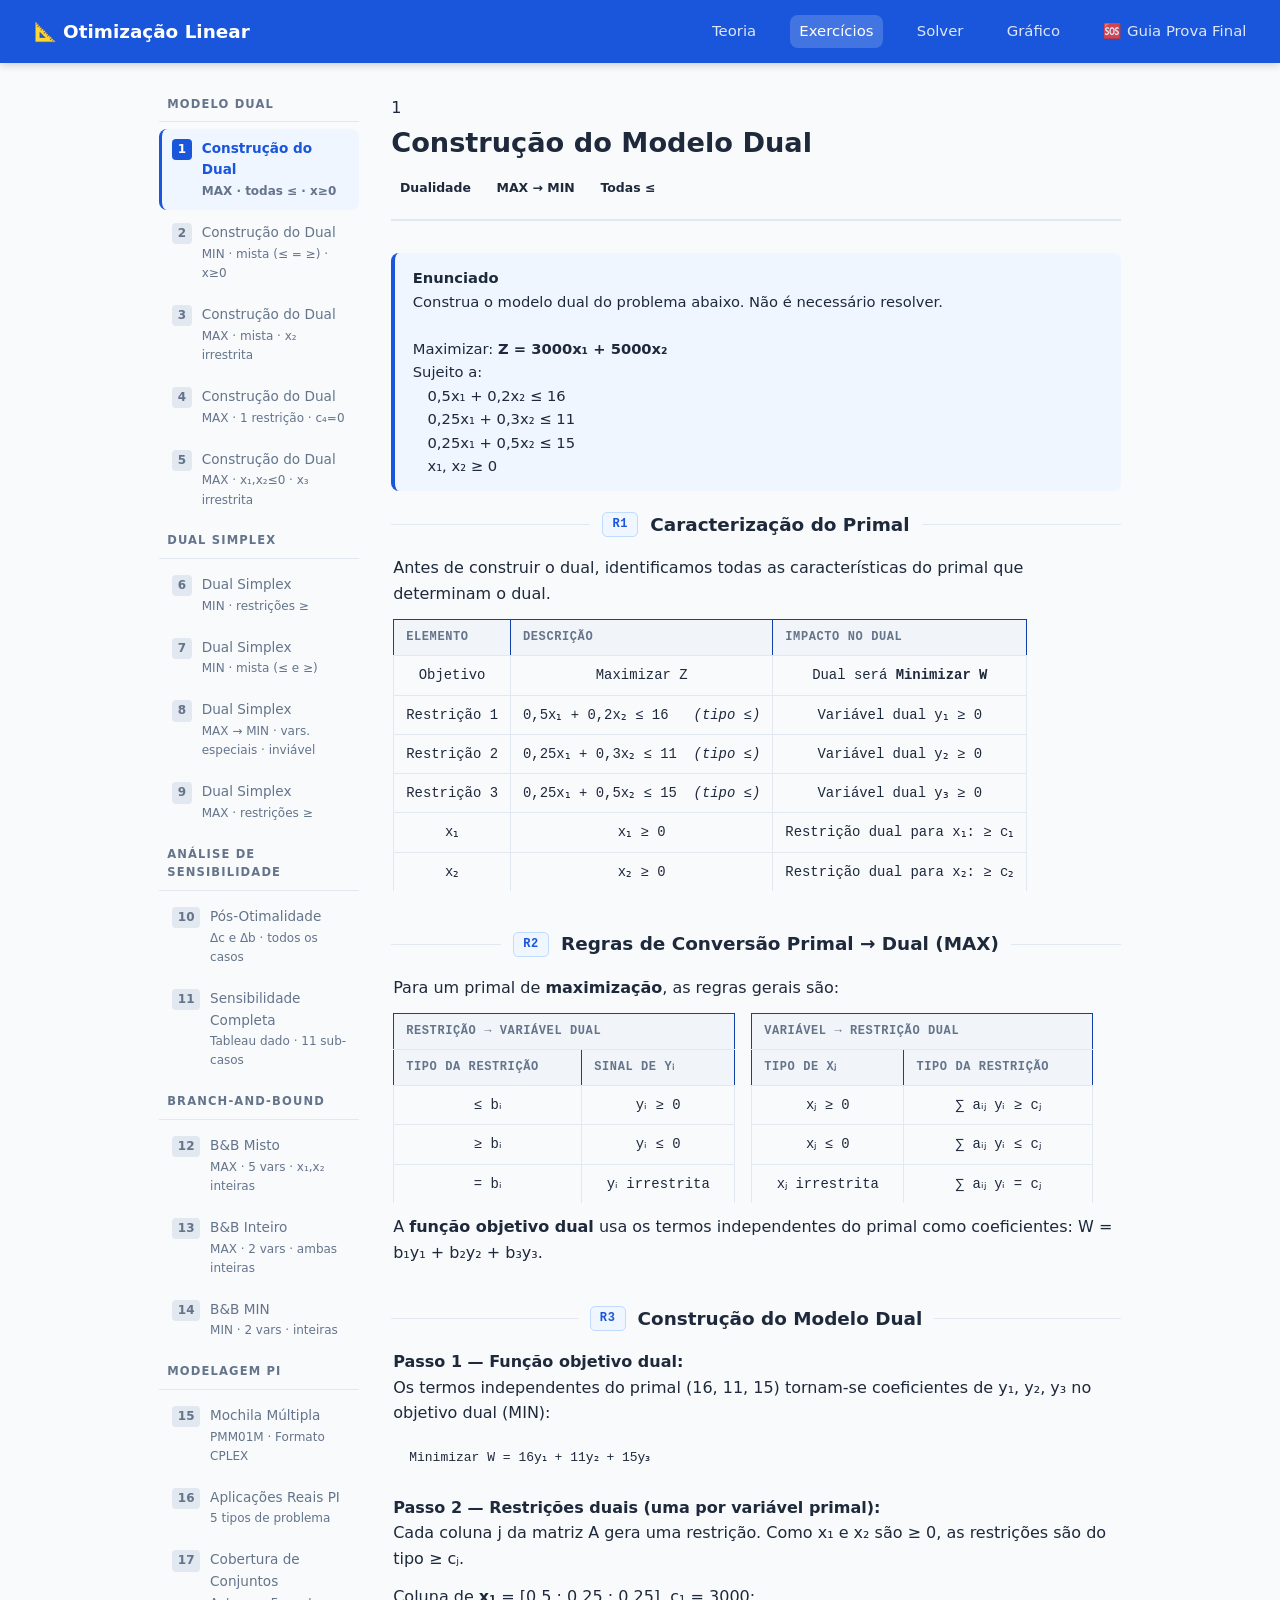
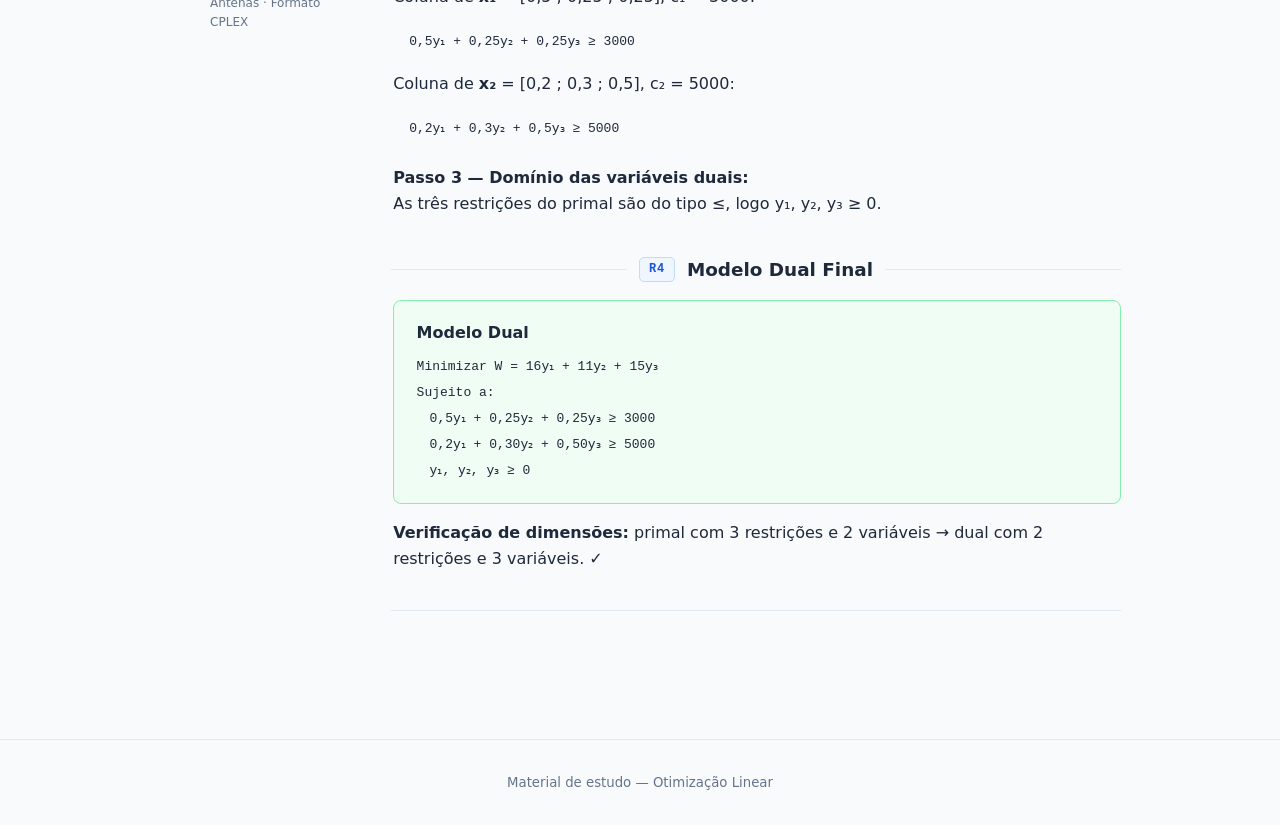
==== commit 94895fe1: "feat: adiciona guia de sobrevivencia para prova final e arquivos de apoio ao dev Novo guia-prova-fin" ====
--- a/exercicios.html
+++ b/exercicios.html
@@ -48,31 +48,118 @@
       padding-right: 2.2rem;
     }
 
+    /* ── Tablet (até 900px) ── */
+    @media (max-width: 900px) {
+      .ex-layout { grid-template-columns: 170px 1fr; gap: 1.2rem; padding: 0 1rem 2rem; }
+      .ex-sidebar a { font-size: .8rem; padding: .45rem .5rem; }
+      .ex-sidebar-meta { display: none; }
+      table.gtbl, table.tgrid, table.rtbl { font-size: .82rem; }
+      table.gtbl th, table.gtbl td { padding: 6px 9px; }
+      table.tgrid th, table.tgrid td { padding: 6px 10px; }
+    }
+
+    /* ── Mobile (até 640px) ── */
     @media (max-width: 640px) {
-      .ex-layout { grid-template-columns: 1fr; padding: 0 .8rem 2rem; gap: 0; }
+      /* Layout principal */
+      .ex-layout { grid-template-columns: 1fr; padding: 0 .6rem 2rem; gap: 0; }
       .ex-sidebar { display: none; }
-      .ex-mobile-nav { display: block; }
-
-      /* Grids inline: forçar coluna única */
-      div[style*="display:grid"], div[style*="display: grid"] {
+      .ex-mobile-nav { display: block; padding: .5rem .6rem .2rem; }
+
+      /* Todos os grids inline → coluna única */
+      div[style*="display:grid"],
+      div[style*="display: grid"] {
         grid-template-columns: 1fr !important;
+        gap: .5rem !important;
       }
 
-      /* Tabelas: rolar horizontalmente */
-      .t-outer { max-width: calc(100vw - 1.6rem); }
-      table.gtbl { display: block; overflow-x: auto; -webkit-overflow-scrolling: touch; font-size: .8rem; }
-      table.gtbl th, table.gtbl td { padding: 6px 8px; white-space: normal; }
-      table.tgrid { font-size: .8rem; }
-      table.tgrid th, table.tgrid td { padding: 5px 9px; }
-
-      /* Tipografia compacta */
-      .phase-title { font-size: .95rem; }
-      .q-title { font-size: 1.25rem; }
-      .q-num { width: 42px; height: 42px; font-size: 1.1rem; }
-      .ops-block { font-size: .78rem; line-height: 1.7; }
-      .result-box { padding: .8rem 1rem; }
+      /* Tabelas: scroll horizontal */
+      .t-outer {
+        max-width: calc(100vw - 1.2rem);
+        overflow-x: auto;
+        -webkit-overflow-scrolling: touch;
+      }
+      table.gtbl {
+        display: block;
+        overflow-x: auto;
+        -webkit-overflow-scrolling: touch;
+        font-size: .77rem;
+        min-width: 0;
+      }
+      table.gtbl th, table.gtbl td {
+        padding: 5px 7px;
+        white-space: normal;
+        word-break: break-word;
+      }
+      table.tgrid {
+        font-size: .77rem;
+        display: block;
+        overflow-x: auto;
+        -webkit-overflow-scrolling: touch;
+      }
+      table.tgrid th, table.tgrid td { padding: 5px 8px; }
+      table.rtbl {
+        display: block;
+        overflow-x: auto;
+        -webkit-overflow-scrolling: touch;
+        font-size: .77rem;
+      }
+      table.rtbl th, table.rtbl td { padding: 5px 9px; }
+
+      /* Blocos de código / math */
+      .math-block {
+        font-size: .75rem;
+        padding: .6rem .8rem;
+        overflow-x: auto;
+        max-width: calc(100vw - 1.4rem);
+        word-break: break-word;
+      }
+      .ops-block {
+        font-size: .75rem;
+        line-height: 1.65;
+        padding: .5rem .7rem;
+        overflow-x: auto;
+      }
+
+      /* Phase head: linhas decorativas somem, título quebra */
+      .phase-head {
+        flex-wrap: wrap;
+        gap: .35rem;
+        margin-bottom: .7rem;
+      }
+      .phase-line { display: none; }
+      .phase-tag  { font-size: .7rem; padding: 2px 7px; }
+      .phase-title { font-size: .92rem; width: 100%; }
       .phase-body { padding-left: 0; }
-      .nav-links { gap: .4rem; }
+      .phase { margin-bottom: 1.6rem; }
+
+      /* Cabeçalho da questão */
+      .q-header { margin-bottom: 1.4rem; }
+      .q-title { font-size: 1.1rem; }
+      .q-num {
+        min-width: 2rem !important;
+        height: 2rem !important;
+        font-size: .9rem !important;
+      }
+      .q-tags { gap: .35rem; }
+      .q-tag  { font-size: .72rem; padding: 2px 8px; }
+
+      /* Alertas */
+      .alert { font-size: .83rem; padding: .55rem .75rem; }
+
+      /* Result box */
+      .result-box { padding: .7rem .9rem; }
+      .result-vars { gap: .6rem; }
+      .rv { font-size: .85rem; }
+
+      /* Divs com borda inline (Q10 tipo 3, Q12–Q14) */
+      div[style*="border:2px"],
+      div[style*="border: 2px"] { padding: .65rem !important; }
+
+      /* Iter title */
+      .iter-title { font-size: .95rem; }
+
+      /* Pills */
+      .pill { font-size: .72rem; padding: 2px 8px; }
     }
 
     .ex-sidebar {
@@ -332,6 +419,7 @@
   <a href="exercicios.html" class="active">Exercícios</a>
   <a href="solver.html">Solver</a>
   <a href="grafico.html">Gráfico</a>
+  <a href="guia-prova-final.html">🆘 Guia Prova Final</a>
 </nav>
 
 <!-- ── Navegação mobile (visível apenas em telas pequenas) ── -->
@@ -2571,83 +2659,94 @@
     <!-- ENUNCIADO -->
     <div class="alert alert-info" style="margin-bottom:1.2rem;">
       <strong>Enunciado</strong><br>
-      Faça a análise de sensibilidade, considerando todos os casos, para o modelo abaixo. Use o tableau ótimo já fornecido.<br><br>
+      Faça a análise de sensibilidade, considerando todos os casos, para o modelo abaixo.<br><br>
       Minimizar: <strong>Z = 6x₁ + 3x₂</strong><br>
       Sujeito a: &emsp;6x₁ − 3x₂ + x₃ ≥ 2 &nbsp;·&nbsp; 3x₁ + 4x₂ + x₃ ≥ 5 &nbsp;·&nbsp; x₁, x₂, x₃ ≥ 0
     </div>
 
-    <!-- ★ GUIA GERAL — PASSOS ROMANOS ★ -->
+    <!-- BIG PICTURE -->
     <div class="phase" style="border-left:4px solid var(--primary);">
       <div class="phase-head">
         <div class="phase-line"></div>
-        <div class="phase-tag" style="background:var(--primary);color:#fff;min-width:5rem;">MÉTODO</div>
-        <div class="phase-title" style="color:var(--primary);">Roteiro Universal — Como Resolver Qualquer Questão de Sensibilidade</div>
-        <div class="phase-line"></div>
-      </div>
-      <div class="phase-body">
-        <div class="alert alert-info" style="margin-bottom:1rem;">
-          O professor vai sempre dar o <strong>tableau ótimo já resolvido</strong> e pedir o intervalo de algum parâmetro. Siga estes passos em ordem — funciona para qualquer problema.
+        <div class="phase-tag" style="background:var(--primary);color:#fff;">ANTES DE TUDO</div>
+        <div class="phase-title" style="color:var(--primary);">O que é isso e por que existe?</div>
+        <div class="phase-line"></div>
+      </div>
+      <div class="phase-body">
+        <div style="display:grid;grid-template-columns:1fr 1fr;gap:1rem;margin-bottom:1rem;">
+          <div style="background:#fff3cd;border-radius:8px;padding:1rem;border-left:4px solid #f0ad4e;">
+            <strong>Imagine esta situação:</strong><br><br>
+            Você resolveu um problema e achou que a melhor forma de fazer algo é usar apenas o recurso x₃ = 5 unidades, gastando Z = 0.<br><br>
+            Aí alguém pergunta: <em>"Mas e se o custo de x₃ subir? E se tivermos menos recurso disponível no lado direito?"</em><br><br>
+            Você teria que resolver tudo de novo do zero? <strong>Não!</strong> É exatamente isso que a Análise de Sensibilidade resolve.
+          </div>
+          <div style="background:#d4edda;border-radius:8px;padding:1rem;border-left:4px solid #28a745;">
+            <strong>O que ela responde:</strong><br><br>
+            <em>"Quanto pode mudar este número antes de minha solução atual deixar de ser a melhor?"</em><br><br>
+            O professor dá o tableau já resolvido e pede o <strong>intervalo</strong> de algum parâmetro.<br><br>
+            Existem <strong>3 tipos de parâmetro</strong> que podem mudar — e cada um tem um procedimento diferente.
+          </div>
         </div>
 
         <table class="gtbl" style="max-width:900px;">
-          <thead><tr><th style="width:3rem;">Passo</th><th>O que fazer</th><th>Como identificar no tableau</th></tr></thead>
+          <thead><tr><th>Tipo</th><th>O que muda</th><th>Em palavras simples</th><th>O que pode quebrar</th></tr></thead>
           <tbody>
             <tr>
-              <td style="text-align:center;font-weight:700;font-size:1.1rem;">I</td>
-              <td><strong>Identifique a base atual</strong><br>Quais variáveis estão na base? (coluna com um único "1" e resto "0")</td>
-              <td>Procure colunas identidade no tableau ótimo. As variáveis da base ficam na coluna "Base" (esquerda).</td>
+              <td style="text-align:center;"><span style="background:#e67e22;color:#fff;padding:.2rem .5rem;border-radius:4px;">Tipo 1</span></td>
+              <td>Custo de variável que está em <strong>ZERO</strong> na solução</td>
+              <td>Mudamos o preço de algo que não estamos usando. Em algum momento ele fica tão barato que vale a pena usar.</td>
+              <td>A solução atual pode deixar de ser a melhor <em>(problema de otimalidade)</em></td>
             </tr>
             <tr>
-              <td style="text-align:center;font-weight:700;font-size:1.1rem;">II</td>
-              <td><strong>Monte o vetor cB</strong><br>Anote o custo (da função objetivo) de cada variável que está na base.</td>
-              <td>cB = [custo da 1ª básica, custo da 2ª básica, ...]<br>Folgas têm custo 0.</td>
+              <td style="text-align:center;"><span style="background:#8e44ad;color:#fff;padding:.2rem .5rem;border-radius:4px;">Tipo 2</span></td>
+              <td>Custo de variável que está sendo <strong>USADA</strong> na solução</td>
+              <td>Mudamos o preço de algo que estamos usando. Isso muda todos os custos relativos e pode fazer outras coisas ficarem mais atrativas.</td>
+              <td>A solução atual pode deixar de ser a melhor <em>(problema de otimalidade)</em></td>
             </tr>
             <tr>
-              <td style="text-align:center;font-weight:700;font-size:1.1rem;">III</td>
-              <td><strong>Identifique B⁻¹</strong><br>Leia as colunas das <em>folgas originais</em> (x₄, x₅, …) no tableau ótimo — elas formam B⁻¹.</td>
-              <td>Se o problema tiver m restrições, há m colunas de folga. B⁻¹ é a submatriz m×m dessas colunas.</td>
-            </tr>
-            <tr>
-              <td style="text-align:center;font-weight:700;font-size:1.1rem;">IV</td>
-              <td><strong>Identifique o que varia</strong><br>A questão pede variação em: (a) custo de não-básica, (b) custo de básica ou (c) lado direito bᵢ?</td>
-              <td>Leia o enunciado. Substitua o parâmetro por <strong>β</strong> (ou b + Δ) e siga o caso correspondente.</td>
-            </tr>
-            <tr>
-              <td style="text-align:center;font-weight:700;font-size:1.1rem;">V</td>
-              <td><strong>Aplique a fórmula do caso</strong><br>Cada caso tem uma fórmula diferente (detalhado abaixo).<br>Expresse o resultado em termos de β.</td>
-              <td>— Caso b: calcule B⁻¹ × b'<br>— Caso c não-básica: calcule novo custo reduzido<br>— Caso c básica: recalcule todos os custos reduzidos</td>
-            </tr>
-            <tr>
-              <td style="text-align:center;font-weight:700;font-size:1.1rem;">VI</td>
-              <td><strong>Imponha as condições de viabilidade/otimalidade</strong><br>Cada linha deve ser ≥ 0 (viabilidade) ou cada custo reduzido ≤ 0 (otimalidade).</td>
-              <td>Monte uma inequação por linha. Resolva para β. <strong>Intersecte todos os intervalos.</strong></td>
-            </tr>
-            <tr>
-              <td style="text-align:center;font-weight:700;font-size:1.1rem;">VII</td>
-              <td><strong>Escreva o intervalo final</strong><br>β ∈ [limite_inferior, limite_superior]</td>
-              <td>O intervalo mais restritivo ganha. Se não houver limite inferior, use −∞. Se não houver superior, use +∞.</td>
+              <td style="text-align:center;"><span style="background:#27ae60;color:#fff;padding:.2rem .5rem;border-radius:4px;">Tipo 3</span></td>
+              <td>Lado direito de uma restrição (o b)</td>
+              <td>Mudamos a quantidade disponível de um recurso. Isso pode fazer as variáveis que estão sendo usadas ficarem negativas — impossível!</td>
+              <td>A solução pode deixar de existir <em>(problema de viabilidade)</em></td>
             </tr>
           </tbody>
         </table>
-
-        <div style="display:grid;grid-template-columns:1fr 1fr 1fr;gap:.8rem;margin-top:1rem;">
-          <div style="background:var(--bg-alt);border-left:3px solid #e67e22;border-radius:6px;padding:.7rem 1rem;font-size:.87rem;">
-            <strong>Caso A — c de NÃO-BÁSICA</strong><br>
-            Afeta: só o custo reduzido dessa variável<br>
-            Condição: custo reduzido ≤ 0<br>
-            Preserva: <em>otimalidade</em>
-          </div>
-          <div style="background:var(--bg-alt);border-left:3px solid #8e44ad;border-radius:6px;padding:.7rem 1rem;font-size:.87rem;">
-            <strong>Caso B — c de BÁSICA</strong><br>
-            Afeta: todos os custos reduzidos das não-básicas<br>
-            Condição: todos ≤ 0 (interseção)<br>
-            Preserva: <em>otimalidade</em>
-          </div>
-          <div style="background:var(--bg-alt);border-left:3px solid #27ae60;border-radius:6px;padding:.7rem 1rem;font-size:.87rem;">
-            <strong>Caso C — b (recurso)</strong><br>
-            Afeta: valores das variáveis básicas = B⁻¹b'<br>
-            Condição: todos ≥ 0 (interseção)<br>
-            Preserva: <em>viabilidade</em>
+      </div>
+    </div>
+
+    <!-- GLOSSÁRIO RÁPIDO -->
+    <div class="phase">
+      <div class="phase-head">
+        <div class="phase-line"></div>
+        <div class="phase-tag">GLOSSÁRIO</div>
+        <div class="phase-title">Tradução dos Termos — O que Cada Coisa Significa</div>
+        <div class="phase-line"></div>
+      </div>
+      <div class="phase-body">
+        <div style="display:grid;grid-template-columns:1fr 1fr;gap:.8rem;">
+          <div style="background:var(--bg-alt);border-radius:6px;padding:.8rem 1rem;">
+            <strong>Variável "na base" (básica)</strong><br>
+            É uma variável que está sendo <em>usada</em> na solução atual — ela tem valor diferente de zero. No tableau, ela aparece com uma coluna que tem 1 numa linha e 0 em todas as outras.
+          </div>
+          <div style="background:var(--bg-alt);border-radius:6px;padding:.8rem 1rem;">
+            <strong>Variável "fora da base" (não-básica)</strong><br>
+            É uma variável com valor = 0 na solução atual. Ela não está sendo usada. Isso não significa que ela não existe — significa que, por enquanto, não compensa usá-la.
+          </div>
+          <div style="background:var(--bg-alt);border-radius:6px;padding:.8rem 1rem;">
+            <strong>Linha z (primeira linha do tableau)</strong><br>
+            Mostra o "quanto cada variável contribuiria" se entrasse na solução. Se o número dela na linha z for negativo (ou zero), ela não melhora nada — fica fora. Se ficar positivo, ela quer entrar.
+          </div>
+          <div style="background:var(--bg-alt);border-radius:6px;padding:.8rem 1rem;">
+            <strong>Coluna b (última coluna do tableau)</strong><br>
+            São os valores atuais de cada variável da base. Esses valores <em>têm que ser ≥ 0</em>. Se algum ficar negativo, a solução não existe mais (inviável).
+          </div>
+          <div style="background:var(--bg-alt);border-radius:6px;padding:.8rem 1rem;">
+            <strong>B⁻¹ (lê-se: B inversa)</strong><br>
+            É uma matriz que aparece nas colunas das variáveis de folga (x₄, x₅, …) no tableau ótimo. O professor às vezes dá ela pronta como dica. Ela é usada para calcular como a coluna b muda quando b muda.
+          </div>
+          <div style="background:var(--bg-alt);border-radius:6px;padding:.8rem 1rem;">
+            <strong>β (beta)</strong><br>
+            É apenas um nome para o valor que estamos testando. Quando a questão pede o intervalo de b₁, substituímos b₁ por β e vemos quais valores de β mantêm tudo funcionando.
           </div>
         </div>
       </div>
@@ -2657,236 +2756,274 @@
     <div class="phase">
       <div class="phase-head">
         <div class="phase-line"></div>
-        <div class="phase-tag">I + II + III</div>
-        <div class="phase-title">Passos I, II e III Aplicados — Tableau Ótimo e B⁻¹</div>
-        <div class="phase-line"></div>
-      </div>
-      <div class="phase-body">
-        <p>Restrições ≥ são multiplicadas por −1 para obter folgas. Aplica-se Dual Simplex (uma iteração). Tableau <strong>ótimo</strong> resultante:</p>
+        <div class="phase-tag">Passo I</div>
+        <div class="phase-title">Leia o Tableau Ótimo — Quem Está Sendo Usado?</div>
+        <div class="phase-line"></div>
+      </div>
+      <div class="phase-body">
+        <div style="background:#fff3cd;border-radius:6px;padding:.8rem 1rem;margin-bottom:.8rem;border-left:3px solid #f0ad4e;font-size:.9rem;">
+          <strong>O que fazer neste passo:</strong> antes de qualquer cálculo, identifique exatamente quem está na solução e quem está de fora. Olhe o tableau ótimo (já dado ou calculado) e preencha mentalmente: "variáveis na base = ... com valores ..., variáveis fora = ...".
+        </div>
+
+        <p>O problema tem restrições ≥, então multiplica-se por −1 e adiciona folgas x₄, x₅. Após uma iteração de Dual Simplex, chega-se ao tableau ótimo:</p>
         <div class="t-outer">
           <table class="tgrid t-base-col">
-            <thead><tr><th>Base</th><th>x₁</th><th>x₂</th><th>x₃</th><th style="background:#e8f5e9;">x₄</th><th style="background:#e8f5e9;">x₅</th><th>b</th></tr></thead>
+            <thead>
+              <tr>
+                <th>Quem está aqui</th><th>x₁</th><th>x₂</th><th>x₃</th>
+                <th style="background:#e8f5e9;">x₄ (folga R1)</th>
+                <th style="background:#e8f5e9;">x₅ (folga R2)</th>
+                <th>Valor atual (b)</th>
+              </tr>
+            </thead>
             <tbody>
-              <tr class="t-z"><td>z</td><td class="t-opt">−6</td><td class="t-opt">−3</td><td class="t-opt">0</td><td class="t-opt" style="background:#e8f5e9;">0</td><td class="t-opt" style="background:#e8f5e9;">0</td><td class="t-pc">0</td></tr>
-              <tr><td>x₄</td><td>−3</td><td>7</td><td>0</td><td class="t-pv" style="background:#e8f5e9;">1</td><td class="t-pv" style="background:#e8f5e9;">−1</td><td class="t-pc">3</td></tr>
-              <tr><td>x₃</td><td>3</td><td>4</td><td>1</td><td class="t-pv" style="background:#e8f5e9;">0</td><td class="t-pv" style="background:#e8f5e9;">−1</td><td class="t-pc">5</td></tr>
+              <tr class="t-z">
+                <td>linha z<br><small>(verifica otimalidade)</small></td>
+                <td class="t-opt">−6</td><td class="t-opt">−3</td><td class="t-opt">0</td>
+                <td class="t-opt" style="background:#e8f5e9;">0</td>
+                <td class="t-opt" style="background:#e8f5e9;">0</td>
+                <td class="t-pc">Z = 0</td>
+              </tr>
+              <tr>
+                <td><strong>x₄ NA BASE</strong><br><small>(folga da restrição 1)</small></td>
+                <td>−3</td><td>7</td><td>0</td>
+                <td class="t-pv" style="background:#e8f5e9;">1</td>
+                <td class="t-pv" style="background:#e8f5e9;">−1</td>
+                <td class="t-pc"><strong>3</strong></td>
+              </tr>
+              <tr>
+                <td><strong>x₃ NA BASE</strong><br><small>(variável original)</small></td>
+                <td>3</td><td>4</td><td>1</td>
+                <td class="t-pv" style="background:#e8f5e9;">0</td>
+                <td class="t-pv" style="background:#e8f5e9;">−1</td>
+                <td class="t-pc"><strong>5</strong></td>
+              </tr>
             </tbody>
           </table>
         </div>
 
         <div style="display:grid;grid-template-columns:1fr 1fr 1fr;gap:.8rem;margin-top:.8rem;">
-          <div style="background:var(--bg-alt);border-radius:6px;padding:.7rem 1rem;font-size:.88rem;">
-            <strong>Passo I — Base:</strong><br>
-            x₄ = 3 (folga da R1)<br>
-            x₃ = 5 (variável original)<br>
-            Não-básicas: x₁=0, x₂=0, x₅=0
-          </div>
-          <div style="background:var(--bg-alt);border-radius:6px;padding:.7rem 1rem;font-size:.88rem;">
-            <strong>Passo II — cB:</strong><br>
-            c(x₄) = 0 (folga, sem custo)<br>
-            c(x₃) = 0 (está em Z com coef 0)<br>
-            → cB = [0, 0]
-          </div>
-          <div style="background:#e8f5e9;border-radius:6px;padding:.7rem 1rem;font-size:.88rem;">
-            <strong>Passo III — B⁻¹:</strong><br>
-            Colunas de x₄ e x₅ (verde):<br>
-            B⁻¹ = [[1, −1], [0, −1]]
-          </div>
-        </div>
-      </div>
-    </div>
-
-    <!-- CASO A: cj NÃO-BÁSICA -->
-    <div class="phase">
-      <div class="phase-head">
-        <div class="phase-line"></div>
-        <div class="phase-tag">CASO A</div>
-        <div class="phase-title">Variação em cⱼ de Variável Não-Básica (Passos IV → VII)</div>
-        <div class="phase-line"></div>
-      </div>
-      <div class="phase-body">
-        <div class="alert alert-info" style="margin-bottom:.8rem;">
-          <strong>Passo IV:</strong> Varia c de variável <em>não-básica</em> → afeta só o custo reduzido dela na linha z.<br>
-          <strong>Fórmula (Passo V):</strong> custo reduzido de xⱼ = (entrada atual na linha z) ← quando cB = [0,0], a entrada já é simplesmente −cⱼ.<br>
-          <strong>Condição (Passo VI):</strong> custo reduzido ≤ 0 → −cⱼ ≤ 0 → cⱼ ≥ 0.
-        </div>
-
-        <!-- c1 -->
-        <p><strong>Aplicando para c₁ (x₁ não-básica, valor atual c₁ = 6):</strong></p>
-        <div class="t-outer" style="margin:.4rem 0;">
-          <table class="gtbl" style="max-width:640px;">
-            <thead><tr><th>Passo</th><th>Operação</th><th>Resultado</th></tr></thead>
+          <div style="background:#d4edda;border-radius:6px;padding:.7rem 1rem;font-size:.88rem;border-left:3px solid #28a745;">
+            <strong>✅ Variáveis NA BASE (sendo usadas):</strong><br>
+            x₄ = 3 &nbsp;&nbsp; x₃ = 5<br>
+            Custo de cada uma: c(x₄)=0, c(x₃)=0<br>
+            <em>→ vetor cB = [0, 0]</em>
+          </div>
+          <div style="background:#f8d7da;border-radius:6px;padding:.7rem 1rem;font-size:.88rem;border-left:3px solid #dc3545;">
+            <strong>❌ Variáveis FORA DA BASE (valor = 0):</strong><br>
+            x₁ = 0 &nbsp;&nbsp; x₂ = 0 &nbsp;&nbsp; x₅ = 0<br>
+            <em>→ por enquanto não compensa usá-las</em>
+          </div>
+          <div style="background:#e8f5e9;border-radius:6px;padding:.7rem 1rem;font-size:.88rem;border-left:3px solid #27ae60;">
+            <strong>🔎 B⁻¹ (colunas verde do tableau):</strong><br>
+            Col. x₄: [1, 0]<br>
+            Col. x₅: [−1, −1]<br>
+            <em>→ usada no Tipo 3 (variação em b)</em>
+          </div>
+        </div>
+        <div class="result-box" style="margin-top:.8rem;">
+          Solução atual: <strong>x₁=0, x₂=0, x₃=5</strong> com <strong>Z*=0</strong>. A linha z tem só valores ≤ 0 → ótima. A coluna b tem só valores ≥ 0 → viável.
+        </div>
+      </div>
+    </div>
+
+    <!-- TIPO 1: cj NÃO-BÁSICA -->
+    <div class="phase">
+      <div class="phase-head">
+        <div class="phase-line"></div>
+        <div class="phase-tag" style="background:#e67e22;color:#fff;">Tipo 1</div>
+        <div class="phase-title">Custo de variável que está em ZERO — Passos II, III, IV, V</div>
+        <div class="phase-line"></div>
+      </div>
+      <div class="phase-body">
+        <div style="background:#fff3cd;border-radius:6px;padding:.8rem 1rem;margin-bottom:.8rem;border-left:3px solid #f0ad4e;font-size:.9rem;">
+          <strong>O raciocínio em palavras:</strong> x₁ e x₂ estão fora da solução (valor zero). Olhe a linha z — para x₁ o número é −6, para x₂ é −3. Esses números negativos dizem "não vale a pena entrar". Se o custo c₁ mudar, esse número na linha z muda também. A pergunta é: <strong>até que valor c₁ pode ir antes de esse número ficar positivo</strong> (momento em que x₁ vai querer entrar)?
+        </div>
+
+        <p><strong>Passo II — Identifique o número atual na linha z da variável não-básica:</strong></p>
+        <p>Para x₁: o número na linha z é −6. Para x₂: é −3. Como cB = [0, 0] (custos das básicas são zero), esses números são simplesmente = −c₁ e −c₂.</p>
+
+        <p><strong>Passo III — Substitua o custo por β e recalcule:</strong></p>
+        <p>Se c₁ vira β, o número da linha z de x₁ vira −β. Para que x₁ fique fora (solução continua a mesma), precisamos: −β ≤ 0.</p>
+
+        <p><strong>Passo IV — Resolva a inequação:</strong></p>
+        <p>−β ≤ 0 &nbsp;→&nbsp; β ≥ 0 &nbsp;→&nbsp; c₁ deve ser ≥ 0.</p>
+
+        <p><strong>Passo V — Escreva o intervalo:</strong></p>
+        <div class="result-box" style="padding:.5rem 1rem;margin:.4rem 0 1rem;">
+          c₁ ∈ [0, +∞) &nbsp;·&nbsp; c₂ ∈ [0, +∞)
+        </div>
+
+        <p style="font-weight:700;">📋 Tabela "E Se" — o que muda conforme c₁ varia:</p>
+        <div class="t-outer">
+          <table class="gtbl" style="max-width:900px;">
+            <thead><tr><th>E se c₁ for…</th><th>O número de x₁ na linha z fica…</th><th>O que acontece</th><th>O que fazer</th></tr></thead>
             <tbody>
-              <tr><td>V</td><td>Entrada z de x₁ se c₁ vira β: nova entrada = −β</td><td>−β</td></tr>
-              <tr><td>VI</td><td>Condição de otimalidade: −β ≤ 0</td><td>β ≥ 0</td></tr>
-              <tr><td>VII</td><td>Intervalo de c₁</td><td><strong>c₁ ∈ [0, +∞)</strong></td></tr>
+              <tr class="hl"><td><strong>c₁ = 6 (atual)</strong></td><td>−6 (muito negativo)</td><td>x₁ não tem nenhuma vontade de entrar. Solução perfeita.</td><td>Nada.</td></tr>
+              <tr class="hl"><td><strong>c₁ = 3 (qualquer valor ≥ 0)</strong></td><td>−3 (ainda negativo)</td><td>Continua igual — x₁ ainda não quer entrar. Mesma solução.</td><td>Nada.</td></tr>
+              <tr><td><strong>c₁ = 0 (exatamente no limite)</strong></td><td>0 (zero)</td><td>x₁ ficaria indiferente — poderia entrar ou ficar de fora, daria na mesma. Existem duas soluções com mesmo Z*.</td><td>Pode ignorar ou entrar com x₁ (dá no mesmo).</td></tr>
+              <tr><td><strong>c₁ = −2 (abaixo de 0)</strong></td><td>+2 (positivo!)</td><td>Agora x₁ quer entrar — usar x₁ diminuiria Z. A solução atual não é mais a melhor.</td><td>Rodar Simplex Primal: x₁ entra na base, saída pela regra da razão mínima.</td></tr>
             </tbody>
           </table>
         </div>
-
-        <!-- c2 -->
-        <p style="margin-top:.8rem;"><strong>Aplicando para c₂ (x₂ não-básica, valor atual c₂ = 3):</strong></p>
-        <div class="t-outer" style="margin:.4rem 0;">
-          <table class="gtbl" style="max-width:640px;">
-            <thead><tr><th>Passo</th><th>Operação</th><th>Resultado</th></tr></thead>
+      </div>
+    </div>
+
+    <!-- TIPO 2: cₖ BÁSICA -->
+    <div class="phase">
+      <div class="phase-head">
+        <div class="phase-line"></div>
+        <div class="phase-tag" style="background:#8e44ad;color:#fff;">Tipo 2</div>
+        <div class="phase-title">Custo de variável que está SENDO USADA — Passos II, III, IV, V</div>
+        <div class="phase-line"></div>
+      </div>
+      <div class="phase-body">
+        <div style="background:#fff3cd;border-radius:6px;padding:.8rem 1rem;margin-bottom:.8rem;border-left:3px solid #f0ad4e;font-size:.9rem;">
+          <strong>O raciocínio em palavras:</strong> x₃ está na solução com valor 5. Seu custo atual é 0. Se x₃ ficar mais caro (c₃ aumenta), as variáveis que estavam fora (x₁, x₂, x₅) ficam relativamente mais baratas — pode chegar um ponto em que uma delas queira entrar e substituir x₃.<br><br>
+          <strong>Diferença do Tipo 1:</strong> quando muda o custo de uma variável básica, TODOS os números da linha z mudam juntos (não só um). Por isso você precisa checar todas as variáveis fora da base.
+        </div>
+
+        <p><strong>Variável cuja análise faremos: x₃ (está na base com valor 5, custo c₃ = 0). Chamamos a variação de Δ: c₃ = 0 + Δ.</strong></p>
+
+        <p><strong>Passo II — Fórmula:</strong> para cada variável fora da base (xⱼ), o número na linha z muda assim:</p>
+        <div style="background:var(--bg-alt);border-radius:6px;padding:.6rem 1rem;font-size:.9rem;margin:.4rem 0 .8rem;">
+          número novo na linha z de xⱼ = número atual + Δ × (número da linha de x₃ na coluna de xⱼ)
+        </div>
+
+        <p><strong>Passo III — Aplique para cada variável fora da base (x₁, x₂, x₅):</strong></p>
+        <div class="t-outer">
+          <table class="gtbl" style="max-width:860px;">
+            <thead>
+              <tr>
+                <th>Variável fora da base</th>
+                <th>Número atual na linha z</th>
+                <th>Número da linha de x₃ nessa coluna</th>
+                <th>Novo número = atual + Δ × esse</th>
+                <th>Passo IV: deve continuar ≤ 0</th>
+              </tr>
+            </thead>
             <tbody>
-              <tr><td>V</td><td>Entrada z de x₂ se c₂ vira β: nova entrada = −β</td><td>−β</td></tr>
-              <tr><td>VI</td><td>Condição: −β ≤ 0</td><td>β ≥ 0</td></tr>
-              <tr><td>VII</td><td>Intervalo de c₂</td><td><strong>c₂ ∈ [0, +∞)</strong></td></tr>
+              <tr>
+                <td><strong>x₁</strong></td><td>−6</td><td>3</td>
+                <td>−6 + 3Δ</td>
+                <td>−6 + 3Δ ≤ 0<br>3Δ ≤ 6<br><strong>Δ ≤ 2</strong></td>
+              </tr>
+              <tr>
+                <td><strong>x₂</strong></td><td>−3</td><td>4</td>
+                <td>−3 + 4Δ</td>
+                <td>−3 + 4Δ ≤ 0<br>4Δ ≤ 3<br><strong>Δ ≤ 0,75</strong></td>
+              </tr>
+              <tr>
+                <td><strong>x₅</strong></td><td>0</td><td>−1</td>
+                <td>0 + (−1)Δ = −Δ</td>
+                <td>−Δ ≤ 0<br><strong>Δ ≥ 0</strong></td>
+              </tr>
             </tbody>
           </table>
         </div>
 
-        <!-- E SE TABLE -->
-        <p style="margin-top:1rem;font-weight:700;">📋 Tabela "E Se" — Caso A (c de não-básica)</p>
+        <p style="margin-top:.8rem;"><strong>Passo V — Pegue a interseção (o intervalo que satisfaz TODAS ao mesmo tempo):</strong></p>
+        <div style="background:var(--bg-alt);border-radius:6px;padding:.6rem 1rem;margin:.4rem 0;font-size:.9rem;">
+          Δ ≥ 0 (de x₅) &nbsp;&nbsp; E &nbsp;&nbsp; Δ ≤ 0,75 (de x₂, a mais restritiva) &nbsp;&nbsp; E &nbsp;&nbsp; Δ ≤ 2 (de x₁)<br>
+          → Δ deve estar entre 0 e 0,75 &nbsp;→&nbsp; c₃ = 0 + Δ deve estar entre 0 e 0,75
+        </div>
+        <div class="result-box" style="padding:.5rem 1rem;"><strong>c₃ ∈ [0 ; 0,75]</strong></div>
+
+        <p style="font-weight:700;margin-top:1rem;">📋 Tabela "E Se" — o que muda conforme c₃ varia:</p>
         <div class="t-outer">
           <table class="gtbl" style="max-width:900px;">
-            <thead><tr><th>E se c₁ for...</th><th>O que acontece</th><th>O que fazer</th></tr></thead>
+            <thead><tr><th>E se c₃ for…</th><th>O que acontece com a linha z</th><th>Consequência prática</th><th>O que fazer</th></tr></thead>
             <tbody>
-              <tr class="hl"><td>c₁ ∈ [0, +∞) — dentro do intervalo</td><td>Custo reduzido de x₁ fica ≤ 0 → x₁ não quer entrar na base</td><td>Nada. Base atual permanece ótima. Z* muda proporcionalmente.</td></tr>
-              <tr><td>c₁ = 0 (no limite inferior)</td><td>Custo reduzido = 0 → x₁ poderia entrar sem mudar Z (solução alternativa)</td><td>Há outra base ótima com mesmo Z*. Pode ignorar ou pivotear.</td></tr>
-              <tr><td>c₁ &lt; 0 (abaixo do intervalo)</td><td>Custo reduzido de x₁ &gt; 0 → x₁ quer entrar (melhora Z)</td><td>Usar Simplex Primal: x₁ entra na base → nova solução ótima.</td></tr>
+              <tr class="hl"><td><strong>c₃ = 0 (atual)</strong></td><td>Todos os números ≤ 0 (linha z atual). Solução ótima.</td><td>Situação normal. Tudo certo.</td><td>Nada.</td></tr>
+              <tr class="hl"><td><strong>c₃ = 0,5 (dentro)</strong></td><td>x₁: −6+1,5=−4,5 ✓ &nbsp; x₂: −3+2=−1 ✓ &nbsp; x₅: −0,5 ✓</td><td>Todos ainda negativos. Mesma base ainda é a melhor.</td><td>Nada.</td></tr>
+              <tr><td><strong>c₃ = 0,75 (no limite)</strong></td><td>x₂ fica com 0 na linha z</td><td>x₂ está prestes a entrar — daria na mesma usá-la. Solução alternativa com mesmo Z*.</td><td>Pode ignorar ou entrar com x₂.</td></tr>
+              <tr><td><strong>c₃ = 1 (acima do limite)</strong></td><td>x₂ fica com +1 na linha z (positivo!)</td><td>x₂ quer entrar na base — a solução atual deixou de ser ótima.</td><td>Rodar Simplex Primal: x₂ entra.</td></tr>
+              <tr><td><strong>c₃ = −0,5 (abaixo do limite)</strong></td><td>x₅ fica com +0,5 na linha z (positivo!)</td><td>x₅ quer entrar na base.</td><td>Rodar Simplex Primal: x₅ entra.</td></tr>
             </tbody>
           </table>
         </div>
-      </div>
-    </div>
-
-    <!-- CASO B: cₖ BÁSICA -->
-    <div class="phase">
-      <div class="phase-head">
-        <div class="phase-line"></div>
-        <div class="phase-tag">CASO B</div>
-        <div class="phase-title">Variação em cₖ de Variável Básica (Passos IV → VII)</div>
-        <div class="phase-line"></div>
-      </div>
-      <div class="phase-body">
-        <div class="alert alert-info" style="margin-bottom:.8rem;">
-          <strong>Passo IV:</strong> Varia c de variável <em>básica</em> → afeta TODOS os custos reduzidos das não-básicas.<br>
-          <strong>Fórmula (Passo V):</strong> para cada não-básica xⱼ: z_j_novo = z_j_atual + Δ × (coef de xⱼ na linha de xₖ no tableau)<br>
-          <strong>Condição (Passo VI):</strong> z_j_novo ≤ 0 para TODAS as não-básicas → interseção dos intervalos.
-        </div>
-
-        <p><strong>Variável básica relevante: x₃ (c₃ = 0 atualmente). Muda para 0 + Δ.</strong></p>
-        <p>Linha de x₃ no tableau ótimo: [3, 4, 1, 0, −1 | 5] (coeficientes nas colunas x₁, x₂, x₃, x₄, x₅)</p>
-
-        <p style="margin-top:.8rem;"><strong>Passo V — Novos custos reduzidos (linha z + Δ × linha x₃):</strong></p>
+        <div class="alert alert-warning" style="margin-top:.6rem;font-size:.87rem;">
+          ⚠️ <strong>Erro clássico de prova:</strong> ao variar o custo de uma variável básica, você TEM que checar todas as que estão fora. Se checar só x₁ ou só x₂, vai errar o intervalo. A resposta correta vem da condição mais restritiva (Δ ≤ 0,75 vence porque é menor que Δ ≤ 2).
+        </div>
+      </div>
+    </div>
+
+    <!-- TIPO 3: b (RECURSOS) -->
+    <div class="phase">
+      <div class="phase-head">
+        <div class="phase-line"></div>
+        <div class="phase-tag" style="background:#27ae60;color:#fff;">Tipo 3</div>
+        <div class="phase-title">Lado direito da restrição (b) — O Caso Mais Cobrado em Prova</div>
+        <div class="phase-line"></div>
+      </div>
+      <div class="phase-body">
+        <div style="background:#fff3cd;border-radius:6px;padding:.8rem 1rem;margin-bottom:.8rem;border-left:3px solid #f0ad4e;font-size:.9rem;">
+          <strong>O raciocínio em palavras:</strong> b₁ é a quantidade do recurso 1 disponível (atualmente = 2). Se aumentarmos b₁, as variáveis que estão sendo usadas (x₄ e x₃) vão receber novos valores. Se algum desses valores ficar negativo, a solução deixa de existir (não dá ter −3 unidades de algo).<br><br>
+          <strong>Ponto chave:</strong> mudar b NÃO afeta a linha z. Por isso a otimalidade não é problema — só a viabilidade (coluna b deve ficar ≥ 0).
+        </div>
+
+        <div style="background:#e8f5e9;border-radius:6px;padding:.8rem 1rem;margin-bottom:.8rem;border-left:3px solid #27ae60;font-size:.9rem;">
+          <strong>Onde ler B⁻¹ no tableau:</strong> são as colunas das variáveis de folga <strong>originais</strong> (x₄ e x₅) no tableau ótimo (destacadas em verde acima). Cada coluna diz "como aquela variável de folga afeta os valores da base quando o b correspondente muda".
+        </div>
+
+        <div style="border:2px solid #27ae60;border-radius:8px;padding:1rem;margin-bottom:1rem;">
+          <p style="font-weight:700;margin-top:0;color:#27ae60;">Variação em b₁ (atualmente b₁ = 2 — muda para β)</p>
+
+          <p><strong>Passo II — Substitua b₁ por β no vetor de recursos:</strong> b' = [β, 5]</p>
+
+          <p><strong>Passo III — Calcule os novos valores das variáveis básicas usando a coluna de x₄:</strong></p>
+          <div style="background:var(--bg-alt);border-radius:6px;padding:.6rem 1rem;font-size:.9rem;margin:.4rem 0;">
+            A coluna de x₄ no tableau ótimo é [1, 0]. Isso diz: se b₁ mudar por Δ (= β − 2), cada variável básica muda por Δ × (seu número nessa coluna).<br><br>
+            Novo valor de x₄ = 3 − Δ × 1 = 3 − Δ<br>
+            Novo valor de x₃ = 5 − Δ × 0 = 5 (não muda!)
+          </div>
+
+          <p><strong>Passo IV — Imponha que os novos valores sejam ≥ 0:</strong></p>
+          <div class="t-outer">
+            <table class="gtbl" style="max-width:680px;">
+              <thead><tr><th>Variável na base</th><th>Valor atual</th><th>Novo valor</th><th>Deve ser ≥ 0 → portanto</th></tr></thead>
+              <tbody>
+                <tr><td>x₄</td><td>3</td><td>3 − Δ</td><td>3 − Δ ≥ 0 &nbsp;→&nbsp; <strong>Δ ≤ 3</strong></td></tr>
+                <tr><td>x₃</td><td>5</td><td>5</td><td>5 ≥ 0 sempre ✓ (sem restrição)</td></tr>
+              </tbody>
+            </table>
+          </div>
+          <p style="font-size:.88rem;margin-top:.4rem;">Δ = variação em b₁ (b₁ = 2 + Δ). Sem limite inferior (Δ pode ser qualquer número negativo). Limite superior: Δ ≤ 3, então b₁ ≤ 2 + 3 = <strong>5</strong>.</p>
+          <div class="result-box" style="padding:.5rem 1rem;margin-top:.5rem;"><strong>Passo V: b₁ ∈ (−∞, 5]</strong></div>
+        </div>
+
+        <div style="border:2px solid #27ae60;border-radius:8px;padding:1rem;margin-bottom:1rem;">
+          <p style="font-weight:700;margin-top:0;color:#27ae60;">Variação em b₂ (atualmente b₂ = 5 — muda para β)</p>
+          <p>Coluna de x₅ no tableau ótimo: [−1, −1]</p>
+          <div class="t-outer">
+            <table class="gtbl" style="max-width:680px;">
+              <thead><tr><th>Variável na base</th><th>Valor atual</th><th>Novo valor (com Δ = β−5)</th><th>Deve ser ≥ 0 → portanto</th></tr></thead>
+              <tbody>
+                <tr><td>x₄</td><td>3</td><td>3 − Δ × (−1) = 3 + Δ</td><td>3 + Δ ≥ 0 &nbsp;→&nbsp; <strong>Δ ≥ −3</strong></td></tr>
+                <tr><td>x₃</td><td>5</td><td>5 − Δ × (−1) = 5 + Δ</td><td>5 + Δ ≥ 0 &nbsp;→&nbsp; <strong>Δ ≥ −5</strong></td></tr>
+              </tbody>
+            </table>
+          </div>
+          <p style="font-size:.88rem;margin-top:.4rem;">Mais restritiva: Δ ≥ −3, então b₂ ≥ 5 − 3 = <strong>2</strong>. Sem limite superior.</p>
+          <div class="result-box" style="padding:.5rem 1rem;margin-top:.5rem;"><strong>Passo V: b₂ ∈ [2, +∞)</strong></div>
+        </div>
+
+        <p style="font-weight:700;">📋 Tabela "E Se" — o que muda conforme b₁ varia:</p>
         <div class="t-outer">
-          <table class="gtbl" style="max-width:780px;">
-            <thead><tr><th>Var. não-básica</th><th>z atual (linha z)</th><th>Elem. de x₃ na coluna</th><th>z_novo = atual + Δ × elem</th><th>Passo VI: Condição ≤ 0</th></tr></thead>
+          <table class="gtbl" style="max-width:960px;">
+            <thead><tr><th>E se b₁ for…</th><th>Novos valores da base</th><th>A solução ainda existe?</th><th>O que fazer</th></tr></thead>
             <tbody>
-              <tr><td>x₁</td><td>−6</td><td>3</td><td>−6 + 3Δ</td><td>−6 + 3Δ ≤ 0 → <strong>Δ ≤ 2</strong></td></tr>
-              <tr><td>x₂</td><td>−3</td><td>4</td><td>−3 + 4Δ</td><td>−3 + 4Δ ≤ 0 → <strong>Δ ≤ 0,75</strong></td></tr>
-              <tr><td>x₅</td><td>0</td><td>−1</td><td>0 + (−1)Δ = −Δ</td><td>−Δ ≤ 0 → <strong>Δ ≥ 0</strong></td></tr>
+              <tr class="hl"><td><strong>b₁ = 2 (atual)</strong></td><td>x₄ = 3, x₃ = 5</td><td>✅ Sim. Tudo positivo.</td><td>Nada.</td></tr>
+              <tr class="hl"><td><strong>b₁ = 4 (dentro do intervalo)</strong></td><td>Δ=2 → x₄ = 3−2 = 1, x₃ = 5</td><td>✅ Sim. Mesma base, novos valores.</td><td>Nada — apenas leia os novos valores.</td></tr>
+              <tr><td><strong>b₁ = 5 (exatamente no limite)</strong></td><td>Δ=3 → x₄ = 0, x₃ = 5</td><td>✅ Sim, mas x₄ chegou a zero — degenerada.</td><td>Solução válida, mas qualquer nova perturbação pode mudar a base.</td></tr>
+              <tr><td><strong>b₁ = 7 (acima do limite)</strong></td><td>Δ=5 → x₄ = 3−5 = −2 ❌</td><td>❌ Não! x₄ ficou negativo. Impossível.</td><td>Rodar <strong>Dual Simplex</strong>: x₄ sai da base. O dual simplex "conserta" a inviabilidade.</td></tr>
+              <tr><td><strong>b₁ = −10 (muito pequeno)</strong></td><td>Δ=−12 → x₄ = 3+12 = 15, x₃ = 5</td><td>✅ Sim. Folga (x₄) só aumenta quando b₁ diminui.</td><td>Nada — solução fica folgada, mas continua válida.</td></tr>
             </tbody>
           </table>
         </div>
-
-        <div style="background:var(--bg-alt);border-radius:6px;padding:.6rem 1rem;margin:.8rem 0;font-size:.88rem;">
-          <strong>Passo VII — Interseção:</strong> Δ ≥ 0 &nbsp;∩&nbsp; Δ ≤ 0,75 &nbsp;∩&nbsp; Δ ≤ 2 &nbsp;&nbsp;→&nbsp;&nbsp; <strong>0 ≤ Δ ≤ 0,75</strong>
-          <br>Logo c₃ = 0 + Δ → <strong>c₃ ∈ [0; 0,75]</strong>
-        </div>
-
-        <!-- E SE TABLE -->
-        <p style="margin-top:1rem;font-weight:700;">📋 Tabela "E Se" — Caso B (c de variável básica)</p>
-        <div class="t-outer">
-          <table class="gtbl" style="max-width:900px;">
-            <thead><tr><th>E se c₃ for...</th><th>O que acontece</th><th>O que fazer</th></tr></thead>
-            <tbody>
-              <tr class="hl"><td>c₃ ∈ [0; 0,75] — dentro do intervalo</td><td>Todos os custos reduzidos permanecem ≤ 0 → base ótima</td><td>Nada. Mesma base, Z* aumenta proporcionalmente com c₃.</td></tr>
-              <tr><td>c₃ = 0,75 (limite superior)</td><td>Custo reduzido de x₂ = 0 → x₂ prestes a entrar</td><td>Solução alternativa: pode pivotear x₂ sem perder otimalidade.</td></tr>
-              <tr><td>c₃ &gt; 0,75 (acima do intervalo)</td><td>Custo reduzido de x₂ &gt; 0 → x₂ quer entrar na base</td><td>Usar Simplex Primal: x₂ entra → nova base ótima.</td></tr>
-              <tr><td>c₃ = 0 (limite inferior)</td><td>Custo reduzido de x₅ = 0 → x₅ prestes a entrar</td><td>Solução alternativa com x₅ na base.</td></tr>
-              <tr><td>c₃ &lt; 0 (abaixo do intervalo)</td><td>Custo reduzido de x₅ &gt; 0 → x₅ quer entrar</td><td>Usar Simplex Primal: x₅ entra → nova base.</td></tr>
-            </tbody>
-          </table>
-        </div>
-        <div class="alert alert-warning" style="margin-top:.6rem;font-size:.87rem;">
-          ⚠️ <strong>Armadilha de prova:</strong> ao variar c de variável BÁSICA você precisa checar TODAS as não-básicas. Quem verifica só uma perde o intervalo correto.
-        </div>
-      </div>
-    </div>
-
-    <!-- CASO C: b (RECURSOS) — método B⁻¹b' do professor -->
-    <div class="phase">
-      <div class="phase-head">
-        <div class="phase-line"></div>
-        <div class="phase-tag">CASO C</div>
-        <div class="phase-title">Variação em bᵢ — Método B⁻¹b' (Passos IV → VII)</div>
-        <div class="phase-line"></div>
-      </div>
-      <div class="phase-body">
-        <div class="alert alert-info" style="margin-bottom:.8rem;">
-          <strong>Este é o caso mais cobrado em prova.</strong> O professor dá B⁻¹ explicitamente ou você lê do tableau.<br><br>
-          <strong>Passo IV:</strong> Varia bᵢ → substitui bᵢ por <strong>β</strong> e mantém os outros b iguais.<br>
-          <strong>Fórmula (Passo V):</strong> novos valores básicos = <strong>B⁻¹ × b'</strong> (multiplicação matriz × vetor).<br>
-          <strong>Condição (Passo VI):</strong> cada linha do resultado ≥ 0.<br>
-          <strong>Otimalidade:</strong> mudança em b NÃO altera a linha z → otimalidade permanece automaticamente.
-        </div>
-
-        <!-- Variação em b1 -->
-        <div style="border:2px solid var(--primary);border-radius:8px;padding:1rem;margin-bottom:1rem;">
-          <p style="font-weight:700;margin-top:0;">Variação em b₁ (b₁ = 2 vira β) — b' = [β, 5]</p>
-
-          <p><strong>Passo V — Calcule B⁻¹ × b':</strong></p>
-          <div style="display:grid;grid-template-columns:auto 1fr;gap:1rem;align-items:center;">
-            <div class="math-block" style="font-size:.85rem;">
-B⁻¹ × b' =<br>
-[[1, −1],   ×  [β]  =  [1·β + (−1)·5]  =  [β − 5]<br>
- [0, −1]]      [5]     [0·β + (−1)·5]     [−5]</div>
-            <div>
-              <div class="alert alert-warning" style="font-size:.85rem;">Espera! Aqui b' = [b₁, b₂] = [β, 5]. Mas as restrições eram ≥, então no tableau o RHS já foi negado.<br>
-              <strong>Método direto (leia do tableau):</strong> o b da coluna básica = B⁻¹b. Ao variar b₁, use a <em>coluna de x₄ no tableau ótimo</em> para saber como x₄ e x₃ respondem.</div>
-            </div>
-          </div>
-
-          <p style="margin-top:.6rem;"><strong>Método via coluna de x₄ (folga da R1) — mais direto:</strong></p>
-          <div class="t-outer">
-            <table class="gtbl" style="max-width:680px;">
-              <thead><tr><th>Básica</th><th>b̄ atual</th><th>Col. x₄ no tableau</th><th>b̄_novo = b̄ − Δ × col_x₄</th><th>Passo VI: ≥ 0</th></tr></thead>
-              <tbody>
-                <tr><td>x₄</td><td>3</td><td>1</td><td>3 − Δ·1 = 3 − Δ</td><td>3 − Δ ≥ 0 → <strong>Δ ≤ 3</strong></td></tr>
-                <tr><td>x₃</td><td>5</td><td>0</td><td>5 − Δ·0 = 5</td><td>5 ≥ 0 sempre ✓</td></tr>
-              </tbody>
-            </table>
-          </div>
-          <p style="font-size:.85rem;">Δ = variação em b₁ (b₁ = 2 + Δ). Sem limite inferior (Δ pode ir a −∞). <strong>Δ ≤ 3 → b₁ ≤ 5.</strong></p>
-          <div class="result-box" style="padding:.5rem 1rem;margin-top:.4rem;"><strong>Passo VII: b₁ ∈ (−∞, 5]</strong></div>
-        </div>
-
-        <!-- Variação em b2 -->
-        <div style="border:2px solid var(--primary);border-radius:8px;padding:1rem;">
-          <p style="font-weight:700;margin-top:0;">Variação em b₂ (b₂ = 5 vira β) — coluna de x₅ no tableau</p>
-          <div class="t-outer">
-            <table class="gtbl" style="max-width:680px;">
-              <thead><tr><th>Básica</th><th>b̄ atual</th><th>Col. x₅ no tableau</th><th>b̄_novo = b̄ − Δ × col_x₅</th><th>Passo VI: ≥ 0</th></tr></thead>
-              <tbody>
-                <tr><td>x₄</td><td>3</td><td>−1</td><td>3 − Δ·(−1) = 3 + Δ</td><td>3 + Δ ≥ 0 → <strong>Δ ≥ −3</strong></td></tr>
-                <tr><td>x₃</td><td>5</td><td>−1</td><td>5 − Δ·(−1) = 5 + Δ</td><td>5 + Δ ≥ 0 → <strong>Δ ≥ −5</strong></td></tr>
-              </tbody>
-            </table>
-          </div>
-          <p style="font-size:.85rem;">Interseção: Δ ≥ −3 (mais restritiva) e sem limite superior. b₂ = 5 + Δ ≥ 5 − 3 = 2.</p>
-          <div class="result-box" style="padding:.5rem 1rem;margin-top:.4rem;"><strong>Passo VII: b₂ ∈ [2, +∞)</strong></div>
-        </div>
-
-        <!-- E SE TABLE b -->
-        <p style="margin-top:1.2rem;font-weight:700;">📋 Tabela "E Se" — Caso C (variação em b₁ como exemplo)</p>
-        <div class="t-outer">
-          <table class="gtbl" style="max-width:900px;">
-            <thead><tr><th>E se b₁ for...</th><th>O que acontece nas variáveis básicas</th><th>O que fazer</th></tr></thead>
-            <tbody>
-              <tr class="hl"><td>b₁ ∈ (−∞, 5] — dentro do intervalo</td><td>x₄ = 3 − Δ ≥ 0, x₃ = 5 ≥ 0 → base viável e ótima</td><td>Nada. Leia os novos valores com b₁_novo no lugar de 2.</td></tr>
-              <tr><td>b₁ = 5 (no limite superior)</td><td>x₄ = 0 → variável básica degenerada (zero)</td><td>Solução ainda válida (degenerada). Base pode mudar na próxima perturbação.</td></tr>
-              <tr><td>b₁ &gt; 5 (acima do intervalo)</td><td>x₄ &lt; 0 → solução inviável (base quebra)</td><td>Usar <strong>Dual Simplex</strong>: x₄ sai da base → resolve inviabilidade.</td></tr>
-              <tr><td>b₁ → −∞ (sem limite inferior)</td><td>x₄ = 3 − Δ → +∞ → x₃ = 5 (não muda)</td><td>Base permanece ótima. Folga cresce indefinidamente (restrição folgada).</td></tr>
-            </tbody>
-          </table>
-        </div>
-
-        <div class="alert alert-info" style="margin-top:.8rem;font-size:.87rem;">
-          <strong>Por que muda só a viabilidade e não a otimalidade?</strong><br>
-          Quando b muda, a linha z não é afetada (os custos reduzidos são cB·B⁻¹·A − c, que não dependem de b). Logo, se a base ainda for viável, ela continua automaticamente ótima.
+        <div class="alert alert-info" style="margin-top:.8rem;font-size:.88rem;">
+          <strong>Por que mudar b não afeta a otimalidade?</strong><br>
+          A linha z mostra se uma variável "quer entrar" ou não. Esses números dependem dos custos (c) e da matriz A — nenhum dos dois muda quando b muda. Por isso a linha z fica igual e a otimalidade está garantida, desde que a solução ainda exista (coluna b ≥ 0).
         </div>
       </div>
     </div>
@@ -2895,49 +3032,64 @@
     <div class="phase">
       <div class="phase-head">
         <div class="phase-line"></div>
-        <div class="phase-tag">RESUMO</div>
-        <div class="phase-title">Tabela Geral — Todos os Resultados + E Se Sair do Intervalo</div>
-        <div class="phase-line"></div>
-      </div>
-      <div class="phase-body">
-        <table class="gtbl" style="max-width:960px;">
+        <div class="phase-tag">RESUMÃO</div>
+        <div class="phase-title">Tudo em Uma Página — Para Revisar Antes da Prova</div>
+        <div class="phase-line"></div>
+      </div>
+      <div class="phase-body">
+        <table class="gtbl" style="max-width:980px;">
           <thead>
-            <tr><th>Caso</th><th>Parâmetro</th><th>Valor atual</th><th>Intervalo ótimo</th><th>Se dentro do intervalo</th><th>Se fora do intervalo</th></tr>
+            <tr>
+              <th>Tipo</th><th>Parâmetro</th><th>Valor atual</th>
+              <th>Intervalo que mantém a solução</th>
+              <th>Se dentro: o que acontece?</th>
+              <th>Se fora: o que acontece? O que fazer?</th>
+            </tr>
           </thead>
           <tbody>
             <tr>
-              <td>A — NB</td><td>c₁</td><td>6</td><td>[0, +∞)</td>
-              <td>Base ótima. x₁ fora da base.</td><td>c₁ &lt; 0 → x₁ entra. Usar Simplex Primal.</td>
+              <td><span style="background:#e67e22;color:#fff;padding:.15rem .4rem;border-radius:4px;font-size:.8rem;">Tipo 1</span></td>
+              <td>c₁ (custo de x₁ — fora da base)</td><td>6</td><td>[0, +∞)</td>
+              <td>x₁ continua fora, Z não muda.</td>
+              <td>c₁ &lt; 0 → x₁ quer entrar → roda <strong>Simplex Primal</strong>.</td>
             </tr>
             <tr>
-              <td>A — NB</td><td>c₂</td><td>3</td><td>[0, +∞)</td>
-              <td>Base ótima. x₂ fora da base.</td><td>c₂ &lt; 0 → x₂ entra. Usar Simplex Primal.</td>
+              <td><span style="background:#e67e22;color:#fff;padding:.15rem .4rem;border-radius:4px;font-size:.8rem;">Tipo 1</span></td>
+              <td>c₂ (custo de x₂ — fora da base)</td><td>3</td><td>[0, +∞)</td>
+              <td>x₂ continua fora, Z não muda.</td>
+              <td>c₂ &lt; 0 → x₂ quer entrar → roda <strong>Simplex Primal</strong>.</td>
             </tr>
             <tr>
-              <td>B — B</td><td>c₃</td><td>0</td><td>[0; 0,75]</td>
-              <td>Base ótima. Todos custos reduzidos ≤ 0.</td><td>c₃ &gt; 0,75 → x₂ entra. c₃ &lt; 0 → x₅ entra. Simplex Primal.</td>
+              <td><span style="background:#8e44ad;color:#fff;padding:.15rem .4rem;border-radius:4px;font-size:.8rem;">Tipo 2</span></td>
+              <td>c₃ (custo de x₃ — NA base)</td><td>0</td><td>[0 ; 0,75]</td>
+              <td>Todos os números da linha z continuam ≤ 0. Mesma base.</td>
+              <td>c₃ &gt; 0,75 → x₂ quer entrar. c₃ &lt; 0 → x₅ quer entrar. Roda <strong>Simplex Primal</strong>.</td>
             </tr>
             <tr>
-              <td>C — RHS</td><td>b₁</td><td>2</td><td>(−∞, 5]</td>
-              <td>Base ótima e viável. Valores mudam mas base não.</td><td>b₁ &gt; 5 → x₄ &lt; 0. Usar Dual Simplex.</td>
+              <td><span style="background:#27ae60;color:#fff;padding:.15rem .4rem;border-radius:4px;font-size:.8rem;">Tipo 3</span></td>
+              <td>b₁ (recurso da restrição 1)</td><td>2</td><td>(−∞ , 5]</td>
+              <td>x₄ e x₃ têm novos valores, mas ambos ≥ 0. Mesma base.</td>
+              <td>b₁ &gt; 5 → x₄ ficaria negativo → roda <strong>Dual Simplex</strong>.</td>
             </tr>
             <tr>
-              <td>C — RHS</td><td>b₂</td><td>5</td><td>[2, +∞)</td>
-              <td>Base ótima e viável. Valores mudam mas base não.</td><td>b₂ &lt; 2 → x₄ &lt; 0. Usar Dual Simplex.</td>
+              <td><span style="background:#27ae60;color:#fff;padding:.15rem .4rem;border-radius:4px;font-size:.8rem;">Tipo 3</span></td>
+              <td>b₂ (recurso da restrição 2)</td><td>5</td><td>[2 , +∞)</td>
+              <td>x₄ e x₃ têm novos valores, mas ambos ≥ 0. Mesma base.</td>
+              <td>b₂ &lt; 2 → x₄ ficaria negativo → roda <strong>Dual Simplex</strong>.</td>
             </tr>
           </tbody>
         </table>
 
         <div style="display:grid;grid-template-columns:1fr 1fr;gap:.8rem;margin-top:1rem;">
-          <div style="background:var(--bg-alt);border-left:3px solid #e74c3c;border-radius:6px;padding:.7rem 1rem;font-size:.87rem;">
-            <strong>🔴 Parâmetro sai do intervalo por c (custo):</strong><br>
-            → Otimalidade quebra → algum custo reduzido &gt; 0 → variável quer entrar na base<br>
-            → Ação: Simplex <strong>Primal</strong> (pivoteia quem quer entrar)
-          </div>
-          <div style="background:var(--bg-alt);border-left:3px solid #2980b9;border-radius:6px;padding:.7rem 1rem;font-size:.87rem;">
-            <strong>🔵 Parâmetro sai do intervalo por b (recurso):</strong><br>
-            → Viabilidade quebra → alguma básica fica &lt; 0<br>
-            → Ação: Simplex <strong>Dual</strong> (pivoteia quem ficou negativo para fora)
+          <div style="background:#fde8e8;border-left:4px solid #e74c3c;border-radius:6px;padding:.8rem 1rem;">
+            <strong>🔴 Quando o parâmetro que mudou era um custo (c):</strong><br><br>
+            O problema é de <em>otimalidade</em> — a linha z vai ter um número positivo, sinalizando que uma variável que estava fora agora quer entrar.<br><br>
+            → Ação: <strong>Simplex Primal</strong> (essa variável entra pela regra normal de pivô).
+          </div>
+          <div style="background:#dbeafe;border-left:4px solid #2980b9;border-radius:6px;padding:.8rem 1rem;">
+            <strong>🔵 Quando o parâmetro que mudou era um recurso (b):</strong><br><br>
+            O problema é de <em>viabilidade</em> — a coluna b vai ter um número negativo, o que é impossível (não dá ter −3 unidades de algo).<br><br>
+            → Ação: <strong>Dual Simplex</strong> (a variável com valor negativo sai da base).
           </div>
         </div>
       </div>
@@ -3728,23 +3880,27 @@
       <div style="display:flex;align-items:center;gap:1rem;padding-bottom:1.2rem;border-bottom:2px solid var(--border);margin-bottom:2rem;">
         <div class="q-num" style="min-width:2.2rem;height:2.2rem;background:var(--primary);color:#fff;border-radius:50%;display:flex;align-items:center;justify-content:center;font-weight:700;font-size:1.05rem;">16</div>
         <div>
-          <div class="q-title">Aplicações Reais de Programação Inteira</div>
+          <div class="q-title">Aplicações Reais de Programação Inteira — Modelos CPLEX Completos</div>
           <div class="q-tags">
             <span class="q-tag qt-method">5 tipos de problema</span>
-            <span class="q-tag qt-method">Modelagem PI</span>
-          </div>
-        </div>
-      </div>
-    </div>
-
-    <!-- a) Mochila 0-1 Multidimensional -->
-    <div class="phase">
-      <div class="phase-head"><div class="phase-line"></div><div class="phase-tag">a)</div><div class="phase-title">Problema da Mochila 0-1 Multidimensional</div><div class="phase-line"></div></div>
-      <div class="phase-body">
-        <p><strong>Definição:</strong> selecionar itens para colocar em mochilas (ou contêineres) maximizando o valor total, respeitando múltiplas restrições de capacidade (peso, volume, orçamento).</p>
-        <p><strong>Aplicação real:</strong> Um gestor de carteira de investimentos tem R$500k de capital e limite de risco. Há 4 projetos disponíveis. Cada projeto só pode ser feito por completo (variável binária). O gestor quer maximizar o retorno.</p>
-        <table class="gtbl" style="max-width:480px;margin:.5rem 0;">
-          <thead><tr><th>Projeto</th><th>Custo (R$k)</th><th>Risco</th><th>Retorno (R$k)</th></tr></thead>
+            <span class="q-tag qt-method">Formato CPLEX · todas as restrições explícitas</span>
+          </div>
+        </div>
+      </div>
+    </div>
+
+    <div class="alert alert-info" style="margin-bottom:1.4rem;">
+      <strong>Como ler os modelos abaixo:</strong> cada problema tem dados numéricos concretos e o modelo CPLEX com <em>todas</em> as restrições escritas uma a uma — exatamente como o professor espera na prova. Os comentários começam com <code>\</code> (contrabarra).
+    </div>
+
+    <!-- ══ a) MOCHILA 0-1 MULTIDIMENSIONAL ══ -->
+    <div class="phase">
+      <div class="phase-head"><div class="phase-line"></div><div class="phase-tag">a)</div><div class="phase-title">Mochila 0-1 Multidimensional — Seleção de Projetos</div><div class="phase-line"></div></div>
+      <div class="phase-body">
+        <p><strong>O que é:</strong> escolher quais projetos (ou itens) incluir para maximizar o retorno total, sem ultrapassar múltiplos limites (capital, risco, prazo etc.). Cada projeto é tudo-ou-nada: não dá para fazer metade.</p>
+        <p><strong>Situação:</strong> gestor de investimentos tem R$500k de capital e limite de 60 pontos de risco. Há 4 projetos disponíveis:</p>
+        <table class="gtbl" style="max-width:520px;margin:.5rem 0 .8rem;">
+          <thead><tr><th>Projeto</th><th>Custo (R$k)</th><th>Risco (pts)</th><th>Retorno (R$k)</th></tr></thead>
           <tbody>
             <tr><td>1</td><td>200</td><td>30</td><td>80</td></tr>
             <tr><td>2</td><td>150</td><td>20</td><td>60</td></tr>
@@ -3752,56 +3908,336 @@
             <tr><td>4</td><td>100</td><td>15</td><td>40</td></tr>
           </tbody>
         </table>
-        <div class="math-block" style="font-size:.85rem;">MAX z = 80x₁ + 60x₂ + 120x₃ + 40x₄<br>s.a.:<br>&emsp;200x₁ + 150x₂ + 300x₃ + 100x₄ ≤ 500  (capital)<br>&emsp;30x₁ + 20x₂ + 40x₃ + 15x₄ ≤ 60  (risco)<br>&emsp;xⱼ ∈ {0,1}  para j=1,...,4</div>
-      </div>
-    </div>
-
-    <!-- b) Localização de Facilidades -->
-    <div class="phase">
-      <div class="phase-head"><div class="phase-line"></div><div class="phase-tag">b)</div><div class="phase-title">Problema de Localização de Facilidades</div><div class="phase-line"></div></div>
-      <div class="phase-body">
-        <p><strong>Definição:</strong> Decide ONDE abrir instalações (depósitos, lojas, hospitais) e QUAIS clientes cada instalação serve, minimizando custo de abertura + custo de atendimento.</p>
-        <p><strong>Aplicação real:</strong> Uma rede de supermercados quer abrir armazéns em 3 cidades possíveis (SP, RJ, BH) para abastecer 4 lojas. Cada armazém tem custo fixo de abertura. Custo de transporte armazém→loja depende da distância.</p>
-        <div class="math-block" style="font-size:.85rem;">Variáveis:<br>&emsp;yᵢ = 1 se abre armazém em local i (binária)<br>&emsp;xᵢⱼ = 1 se loja j é atendida pelo armazém i (binária)<br><br>MIN z = Σᵢ fᵢyᵢ + Σᵢ Σⱼ cᵢⱼxᵢⱼ<br>s.a.:<br>&emsp;Σᵢ xᵢⱼ = 1  ∀j  (cada loja atendida por exatamente 1 armazém)<br>&emsp;xᵢⱼ ≤ yᵢ  ∀i,j  (só atende se o armazém estiver aberto)<br>&emsp;yᵢ ∈ {0,1},  xᵢⱼ ∈ {0,1}</div>
-      </div>
-    </div>
-
-    <!-- c) p-Medianas Capacitado -->
-    <div class="phase">
-      <div class="phase-head"><div class="phase-line"></div><div class="phase-tag">c)</div><div class="phase-title">Problema das p-Medianas Capacitado</div><div class="phase-line"></div></div>
-      <div class="phase-body">
-        <p><strong>Definição:</strong> Escolher exatamente <em>p</em> locais como "medianas" (centros de serviço) para minimizar a distância total de atendimento, com limite de capacidade por mediana.</p>
-        <p><strong>Aplicação real:</strong> Prefeitura quer designar p=2 postos de saúde (entre 4 possíveis bairros) para atender todos os moradores, minimizando distância total percorrida, com limite de pacientes por posto.</p>
-        <div class="math-block" style="font-size:.85rem;">Variáveis:<br>&emsp;yᵢ = 1 se bairro i é escolhido como mediana<br>&emsp;xᵢⱼ = fração da demanda de j atendida pela mediana i<br><br>MIN z = Σᵢ Σⱼ dᵢⱼ · dⱼ · xᵢⱼ<br>s.a.:<br>&emsp;Σᵢ xᵢⱼ = 1  ∀j  (toda demanda de j atendida)<br>&emsp;xᵢⱼ ≤ yᵢ  ∀i,j  (só usa mediana aberta)<br>&emsp;Σⱼ dⱼxᵢⱼ ≤ Cᵢyᵢ  ∀i  (capacidade)<br>&emsp;Σᵢ yᵢ = p  (exatamente p medianas)<br>&emsp;yᵢ ∈ {0,1},  0 ≤ xᵢⱼ ≤ 1</div>
-      </div>
-    </div>
-
-    <!-- d) TSP -->
-    <div class="phase">
-      <div class="phase-head"><div class="phase-line"></div><div class="phase-tag">d)</div><div class="phase-title">Problema do Caixeiro Viajante (TSP)</div><div class="phase-line"></div></div>
-      <div class="phase-body">
-        <p><strong>Definição:</strong> Um vendedor deve visitar N cidades exatamente uma vez e retornar à origem, minimizando a distância (ou custo) total percorrida.</p>
-        <p><strong>Aplicação real:</strong> Técnico de manutenção precisa visitar 4 estações de energia (A, B, C, D) partindo da base e retornar. Minimizar km rodados.</p>
-        <div class="math-block" style="font-size:.85rem;">Variável: xᵢⱼ = 1 se vai de cidade i para j (binária)<br><br>MIN z = Σᵢ Σⱼ cᵢⱼ xᵢⱼ<br>s.a.:<br>&emsp;Σⱼ xᵢⱼ = 1  ∀i  (sai de cada cidade exatamente 1 vez)<br>&emsp;Σᵢ xᵢⱼ = 1  ∀j  (chega em cada cidade exatamente 1 vez)<br>&emsp;uᵢ − uⱼ + (n−1)xᵢⱼ ≤ n−2  ∀i≠j  (eliminação de sub-rotas — Miller-Tucker-Zemlin)<br>&emsp;xᵢⱼ ∈ {0,1},  uᵢ ≥ 0</div>
-        <div class="alert alert-warning" style="font-size:.85rem;margin-top:.5rem;">A restrição de <strong>eliminação de sub-rotas</strong> (u) é essencial: sem ela, a solução poderia ter ciclos separados (ex: A→B→A e C→D→C) em vez de uma rota única.</div>
-      </div>
-    </div>
-
-    <!-- e) VRPTW -->
-    <div class="phase">
-      <div class="phase-head"><div class="phase-line"></div><div class="phase-tag">e)</div><div class="phase-title">Roteamento de Veículos com Janelas de Tempo (VRPTW)</div><div class="phase-line"></div></div>
-      <div class="phase-body">
-        <p><strong>Definição:</strong> Extensão do TSP com múltiplos veículos e janelas de tempo: cada cliente deve ser atendido dentro de um intervalo [aⱼ, bⱼ] (abertura e fechamento). Minimiza veículos usados e/ou distância.</p>
-        <p><strong>Aplicação real:</strong> Empresa de delivery tem 2 caminhões e 3 clientes. Cada cliente tem horário de entrega permitido. Minimizar rotas.</p>
-        <table class="gtbl" style="max-width:480px;margin:.5rem 0 .8rem;">
-          <thead><tr><th>Cliente</th><th>Demanda</th><th>Janela de tempo</th></tr></thead>
+        <p><strong>Variáveis:</strong> xⱼ = 1 se o projeto j é selecionado; 0 caso contrário. (j = 1, 2, 3, 4)</p>
+        <div class="math-block" style="font-size:.82rem;line-height:1.9;white-space:pre-wrap;">\Problema da Mochila 0-1 Multidimensional
+\xj = 1 se projeto j e selecionado (j=1..4)
+
+Maximize
+ obj: 80 x1 + 60 x2 + 120 x3 + 40 x4
+
+Subject To
+ \Capital disponivel: maximo R$500k
+ capital: 200 x1 + 150 x2 + 300 x3 + 100 x4 &lt;= 500
+ \Risco total: maximo 60 pontos
+ risco: 30 x1 + 20 x2 + 40 x3 + 15 x4 &lt;= 60
+
+Binary
+ x1 x2 x3 x4
+
+End</div>
+        <div class="alert alert-info" style="font-size:.86rem;margin-top:.6rem;">
+          <strong>Como ler:</strong> a linha <code>capital</code> diz "a soma dos custos dos projetos escolhidos não pode passar de 500". A linha <code>risco</code> faz o mesmo com os pontos de risco. Se tentarmos escolher projetos 1+3 (custo=500 ✓, risco=70 ✗) — o risco ultrapassa 60, então esta combinação é inviável.
+        </div>
+      </div>
+    </div>
+
+    <!-- ══ b) LOCALIZAÇÃO DE FACILIDADES ══ -->
+    <div class="phase">
+      <div class="phase-head"><div class="phase-line"></div><div class="phase-tag">b)</div><div class="phase-title">Localização de Facilidades — Armazéns e Lojas</div><div class="phase-line"></div></div>
+      <div class="phase-body">
+        <p><strong>O que é:</strong> decidir em quais locais abrir instalações (armazéns, hospitais, depósitos) e quais clientes cada instalação vai servir, minimizando custo fixo de abertura + custo variável de atendimento. Uma instalação só pode servir clientes se estiver aberta.</p>
+        <p><strong>Situação:</strong> rede de supermercados pode abrir armazéns em SP (custo fixo=100), RJ (80) ou BH (60) para abastecer 4 lojas. Custo de transporte (armazém→loja):</p>
+        <table class="gtbl" style="max-width:520px;margin:.5rem 0 .8rem;">
+          <thead><tr><th>Armazém</th><th>Custo fixo</th><th>→Loja1</th><th>→Loja2</th><th>→Loja3</th><th>→Loja4</th></tr></thead>
           <tbody>
-            <tr><td>1</td><td>3 un</td><td>[8h, 10h]</td></tr>
-            <tr><td>2</td><td>5 un</td><td>[9h, 12h]</td></tr>
-            <tr><td>3</td><td>2 un</td><td>[11h, 14h]</td></tr>
+            <tr><td>SP (y1)</td><td>100</td><td>10</td><td>8</td><td>15</td><td>20</td></tr>
+            <tr><td>RJ (y2)</td><td>80</td><td>12</td><td>6</td><td>18</td><td>9</td></tr>
+            <tr><td>BH (y3)</td><td>60</td><td>15</td><td>12</td><td>10</td><td>14</td></tr>
           </tbody>
         </table>
-        <div class="math-block" style="font-size:.85rem;">Variáveis principais:<br>&emsp;xᵢⱼᵏ = 1 se veículo k vai de i para j<br>&emsp;tⱼᵏ = horário de chegada do veículo k no cliente j<br><br>MIN z = Σₖ Σᵢ Σⱼ cᵢⱼ xᵢⱼᵏ<br>s.a. (simplificado):<br>&emsp;Σₖ Σᵢ xᵢⱼᵏ = 1  ∀j≠0  (cada cliente atendido por 1 veículo)<br>&emsp;Σⱼ dⱼ Σᵢ xᵢⱼᵏ ≤ Qₖ  ∀k  (capacidade do veículo)<br>&emsp;aⱼ ≤ tⱼᵏ ≤ bⱼ  ∀j,k  (janela de tempo)<br>&emsp;xᵢⱼᵏ ∈ {0,1}</div>
+        <p><strong>Variáveis:</strong><br>
+        yᵢ = 1 se o armazém i está aberto (i = SP=1, RJ=2, BH=3)<br>
+        xᵢⱼ = 1 se a loja j é atendida pelo armazém i (i=1..3, j=1..4)</p>
+        <p><strong>Restrição-chave:</strong> xᵢⱼ ≤ yᵢ — só pode atribuir loja a armazém que esteja aberto. No CPLEX isso vira xᵢⱼ − yᵢ ≤ 0 (reescrito para forma padrão).</p>
+        <div class="math-block" style="font-size:.82rem;line-height:1.9;white-space:pre-wrap;">\Localizacao de Facilidades: 3 armazens, 4 lojas
+\yi = 1 se armazem i abre  (1=SP, 2=RJ, 3=BH)
+\xij = 1 se loja j e atendida pelo armazem i
+
+Minimize
+ obj: 100 y1 + 80 y2 + 60 y3
+    + 10 x11 + 8 x12 + 15 x13 + 20 x14
+    + 12 x21 + 6 x22 + 18 x23 + 9 x24
+    + 15 x31 + 12 x32 + 10 x33 + 14 x34
+
+Subject To
+ \Cada loja atendida por exatamente 1 armazem
+ loja1: x11 + x21 + x31 = 1
+ loja2: x12 + x22 + x32 = 1
+ loja3: x13 + x23 + x33 = 1
+ loja4: x14 + x24 + x34 = 1
+ \So atende se o armazem estiver aberto (xij &lt;= yi → xij - yi &lt;= 0)
+ sp_l1: x11 - y1 &lt;= 0
+ sp_l2: x12 - y1 &lt;= 0
+ sp_l3: x13 - y1 &lt;= 0
+ sp_l4: x14 - y1 &lt;= 0
+ rj_l1: x21 - y2 &lt;= 0
+ rj_l2: x22 - y2 &lt;= 0
+ rj_l3: x23 - y2 &lt;= 0
+ rj_l4: x24 - y2 &lt;= 0
+ bh_l1: x31 - y3 &lt;= 0
+ bh_l2: x32 - y3 &lt;= 0
+ bh_l3: x33 - y3 &lt;= 0
+ bh_l4: x34 - y3 &lt;= 0
+
+Binary
+ y1 y2 y3
+ x11 x12 x13 x14
+ x21 x22 x23 x24
+ x31 x32 x33 x34
+
+End</div>
+        <div class="alert alert-info" style="font-size:.86rem;margin-top:.6rem;">
+          <strong>Por que 16 restrições em "Subject To"?</strong> 4 restrições de cobertura (uma por loja) + 12 restrições de abertura (3 armazéns × 4 lojas = 12). Cada restrição xij − yi ≤ 0 diz: "se o armazém i estiver fechado (yi=0), então xij deve ser 0 também".
+        </div>
+      </div>
+    </div>
+
+    <!-- ══ c) p-MEDIANAS ══ -->
+    <div class="phase">
+      <div class="phase-head"><div class="phase-line"></div><div class="phase-tag">c)</div><div class="phase-title">p-Medianas — Postos de Saúde por Bairro</div><div class="phase-line"></div></div>
+      <div class="phase-body">
+        <p><strong>O que é:</strong> escolher exatamente p locais (medianas) entre vários candidatos para minimizar a distância total entre cada cliente e sua mediana mais próxima. Diferente da Localização de Facilidades: aqui o número de instalações é fixo (= p) e não há custo fixo de abertura.</p>
+        <p><strong>Situação:</strong> prefeitura quer abrir exatamente p = 2 postos de saúde entre 3 bairros candidatos (B1, B2, B3) para atender 4 bairros-clientes (C1, C2, C3, C4). Distâncias (km):</p>
+        <table class="gtbl" style="max-width:480px;margin:.5rem 0 .8rem;">
+          <thead><tr><th></th><th>C1</th><th>C2</th><th>C3</th><th>C4</th></tr></thead>
+          <tbody>
+            <tr><td><strong>B1 (y1)</strong></td><td>0</td><td>3</td><td>5</td><td>8</td></tr>
+            <tr><td><strong>B2 (y2)</strong></td><td>3</td><td>0</td><td>4</td><td>6</td></tr>
+            <tr><td><strong>B3 (y3)</strong></td><td>5</td><td>4</td><td>0</td><td>3</td></tr>
+          </tbody>
+        </table>
+        <p><strong>Variáveis:</strong><br>
+        yᵢ = 1 se bairro i é escolhido como posto de saúde (i = 1, 2, 3)<br>
+        xᵢⱼ = 1 se cliente j é atendido pelo posto i (i=1..3, j=1..4)</p>
+        <div class="math-block" style="font-size:.82rem;line-height:1.9;white-space:pre-wrap;">\Problema das p-Medianas: p=2, 3 candidatos, 4 clientes
+\yi = 1 se bairro i e escolhido como mediana
+\xij = 1 se cliente j e atendido pelo bairro i
+
+Minimize
+ obj: 0 x11 + 3 x12 + 5 x13 + 8 x14
+    + 3 x21 + 0 x22 + 4 x23 + 6 x24
+    + 5 x31 + 4 x32 + 0 x33 + 3 x34
+
+Subject To
+ \Cada cliente atendido por exatamente 1 bairro
+ c1: x11 + x21 + x31 = 1
+ c2: x12 + x22 + x32 = 1
+ c3: x13 + x23 + x33 = 1
+ c4: x14 + x24 + x34 = 1
+ \So atende se for mediana (xij &lt;= yi → xij - yi &lt;= 0)
+ b1c1: x11 - y1 &lt;= 0
+ b1c2: x12 - y1 &lt;= 0
+ b1c3: x13 - y1 &lt;= 0
+ b1c4: x14 - y1 &lt;= 0
+ b2c1: x21 - y2 &lt;= 0
+ b2c2: x22 - y2 &lt;= 0
+ b2c3: x23 - y2 &lt;= 0
+ b2c4: x24 - y2 &lt;= 0
+ b3c1: x31 - y3 &lt;= 0
+ b3c2: x32 - y3 &lt;= 0
+ b3c3: x33 - y3 &lt;= 0
+ b3c4: x34 - y3 &lt;= 0
+ \Exatamente p = 2 medianas abertas
+ pmed: y1 + y2 + y3 = 2
+
+Binary
+ y1 y2 y3
+ x11 x12 x13 x14
+ x21 x22 x23 x24
+ x31 x32 x33 x34
+
+End</div>
+        <div class="alert alert-info" style="font-size:.86rem;margin-top:.6rem;">
+          <strong>Diferença da Localização de Facilidades:</strong> aqui tem a restrição extra <code>pmed: y1+y2+y3 = 2</code> (= exatamente p medianas). Na Localização de Facilidades não existe essa restrição — você pode abrir 0, 1, 2 ou 3 armazéns conforme o custo compensar.
+        </div>
+      </div>
+    </div>
+
+    <!-- ══ d) TSP ══ -->
+    <div class="phase">
+      <div class="phase-head"><div class="phase-line"></div><div class="phase-tag">d)</div><div class="phase-title">Caixeiro Viajante (TSP) — Técnico de Manutenção</div><div class="phase-line"></div></div>
+      <div class="phase-body">
+        <p><strong>O que é:</strong> um viajante precisa visitar N cidades exatamente uma vez e voltar à origem, percorrendo a menor distância total possível.</p>
+        <p><strong>Situação:</strong> técnico de manutenção parte da Base (cidade 1) e precisa visitar as estações A (2), B (3) e C (4), retornando à Base. Distâncias em km:</p>
+        <table class="gtbl" style="max-width:420px;margin:.5rem 0 .8rem;">
+          <thead><tr><th>De \ Para</th><th>1-Base</th><th>2-A</th><th>3-B</th><th>4-C</th></tr></thead>
+          <tbody>
+            <tr><td><strong>1-Base</strong></td><td>—</td><td>10</td><td>15</td><td>20</td></tr>
+            <tr><td><strong>2-A</strong></td><td>10</td><td>—</td><td>8</td><td>12</td></tr>
+            <tr><td><strong>3-B</strong></td><td>15</td><td>8</td><td>—</td><td>6</td></tr>
+            <tr><td><strong>4-C</strong></td><td>20</td><td>12</td><td>6</td><td>—</td></tr>
+          </tbody>
+        </table>
+        <p><strong>Variáveis:</strong><br>
+        xᵢⱼ = 1 se o técnico vai diretamente da cidade i para a cidade j (i≠j)<br>
+        uᵢ = posição da cidade i na rota (inteiro, só para cidades 2, 3, 4 — usada para eliminar sub-rotas)</p>
+        <div class="alert alert-warning" style="font-size:.86rem;margin-bottom:.8rem;">
+          <strong>O que é sub-rota e por que precisamos eliminá-la?</strong> Sem as restrições MTZ, o solver poderia criar duas rotas separadas como Base→A→Base e B→C→B, que cumprem os fluxos mas não formam uma rota única. As variáveis uᵢ forçam uma ordem sequencial, impedindo ciclos separados.
+        </div>
+        <div class="math-block" style="font-size:.82rem;line-height:1.9;white-space:pre-wrap;">\TSP: 4 cidades (1=Base, 2=A, 3=B, 4=C)
+\xij = 1 se vai da cidade i para j (i != j)
+\ui = posicao de i na rota (inteiro, apenas i=2,3,4)
+\Restricoes MTZ: ui - uj + (n-1)*xij &lt;= n-2, com n=4
+
+Minimize
+ obj: 10 x12 + 15 x13 + 20 x14
+    + 10 x21 + 8 x23 + 12 x24
+    + 15 x31 + 8 x32 + 6 x34
+    + 20 x41 + 12 x42 + 6 x43
+
+Subject To
+ \Sai de cada cidade exatamente 1 vez
+ sai1: x12 + x13 + x14 = 1
+ sai2: x21 + x23 + x24 = 1
+ sai3: x31 + x32 + x34 = 1
+ sai4: x41 + x42 + x43 = 1
+ \Chega em cada cidade exatamente 1 vez
+ chega1: x21 + x31 + x41 = 1
+ chega2: x12 + x32 + x42 = 1
+ chega3: x13 + x23 + x43 = 1
+ chega4: x14 + x24 + x34 = 1
+ \Eliminacao de sub-rotas (Miller-Tucker-Zemlin)
+ \ui - uj + 3*xij &lt;= 2  para todos i,j em {2,3,4} com i!=j
+ mtz23: u2 - u3 + 3 x23 &lt;= 2
+ mtz24: u2 - u4 + 3 x24 &lt;= 2
+ mtz32: u3 - u2 + 3 x32 &lt;= 2
+ mtz34: u3 - u4 + 3 x34 &lt;= 2
+ mtz42: u4 - u2 + 3 x42 &lt;= 2
+ mtz43: u4 - u3 + 3 x43 &lt;= 2
+ \Limites das variaveis de posicao (1 &lt;= ui &lt;= n-1 = 3)
+ u2min: u2 >= 1
+ u2max: u2 &lt;= 3
+ u3min: u3 >= 1
+ u3max: u3 &lt;= 3
+ u4min: u4 >= 1
+ u4max: u4 &lt;= 3
+
+Binary
+ x12 x13 x14
+ x21 x23 x24
+ x31 x32 x34
+ x41 x42 x43
+
+General
+ u2 u3 u4
+
+End</div>
+        <div class="alert alert-info" style="font-size:.86rem;margin-top:.6rem;">
+          <strong>Como ler as restrições MTZ:</strong> a linha <code>mtz23: u2 − u3 + 3·x23 ≤ 2</code> diz: "se o técnico vai de A(2) para B(3), então a posição de A na rota deve ser menor que a de B". Isso impede que A e B formem um ciclo separado entre si.
+          <br><br>
+          <strong>General vs Binary:</strong> as variáveis xᵢⱼ são binárias (0 ou 1). As variáveis uᵢ são inteiras (1, 2 ou 3) — por isso ficam na seção <code>General</code>.
+        </div>
+      </div>
+    </div>
+
+    <!-- ══ e) VRPTW ══ -->
+    <div class="phase">
+      <div class="phase-head"><div class="phase-line"></div><div class="phase-tag">e)</div><div class="phase-title">VRPTW — Roteamento com Janelas de Tempo</div><div class="phase-line"></div></div>
+      <div class="phase-body">
+        <p><strong>O que é:</strong> extensão do TSP onde existem múltiplos veículos e cada cliente só pode ser atendido dentro de uma janela de tempo [abertura, fechamento]. O objetivo é minimizar a distância total percorrida por todos os veículos.</p>
+        <p><strong>Situação:</strong> empresa de delivery tem 2 caminhões (V1 e V2), cada um com capacidade Q = 8 unidades. Há 3 clientes para entregar, além do depósito (D=nó 0). Tempos de viagem (horas) e janelas:</p>
+        <div style="display:grid;grid-template-columns:1fr 1fr;gap:.8rem;margin:.4rem 0 .8rem;">
+          <table class="gtbl">
+            <thead><tr><th>De \ Para</th><th>D(0)</th><th>C1</th><th>C2</th><th>C3</th></tr></thead>
+            <tbody>
+              <tr><td><strong>D(0)</strong></td><td>—</td><td>2</td><td>3</td><td>4</td></tr>
+              <tr><td><strong>C1</strong></td><td>2</td><td>—</td><td>2</td><td>3</td></tr>
+              <tr><td><strong>C2</strong></td><td>3</td><td>2</td><td>—</td><td>2</td></tr>
+              <tr><td><strong>C3</strong></td><td>4</td><td>3</td><td>2</td><td>—</td></tr>
+            </tbody>
+          </table>
+          <table class="gtbl">
+            <thead><tr><th>Cliente</th><th>Demanda</th><th>Janela [a, b]</th></tr></thead>
+            <tbody>
+              <tr><td>C1</td><td>3 un</td><td>[8h, 10h]</td></tr>
+              <tr><td>C2</td><td>5 un</td><td>[9h, 12h]</td></tr>
+              <tr><td>C3</td><td>2 un</td><td>[11h, 14h]</td></tr>
+            </tbody>
+          </table>
+        </div>
+        <p><strong>Variáveis:</strong><br>
+        xᵢⱼᵏ = 1 se o veículo k vai do nó i para o nó j. Na notação CPLEX: <code>xij1</code> (veículo V1) ou <code>xij2</code> (veículo V2), onde i,j ∈ {0=D, 1=C1, 2=C2, 3=C3}.<br>
+        tᵢᵏ = horário de chegada do veículo k no cliente i. Notação: <code>ta1, ta2, ta3</code> (V1) e <code>tb1, tb2, tb3</code> (V2).<br>
+        Big-M = 20 (valor grande para as restrições de janela de tempo).</p>
+        <div class="math-block" style="font-size:.82rem;line-height:1.9;white-space:pre-wrap;">\VRPTW: 2 veiculos, deposito=0, clientes=1,2,3, Q=8
+\xij1 = V1 vai do no i ao no j
+\xij2 = V2 vai do no i ao no j
+\tai = hora de chegada de V1 no cliente i
+\tbi = hora de chegada de V2 no cliente i
+\Big-M = 20
+
+Minimize
+ obj: 2 x011 + 3 x021 + 4 x031
+    + 2 x121 + 3 x131 + 2 x211 + 2 x231 + 3 x311 + 2 x321
+    + 2 x101 + 3 x201 + 4 x301
+    + 2 x012 + 3 x022 + 4 x032
+    + 2 x122 + 3 x132 + 2 x212 + 2 x232 + 3 x312 + 2 x322
+    + 2 x102 + 3 x202 + 4 x302
+
+Subject To
+ \Cada cliente visitado por exatamente 1 veiculo
+ cob1: x011 + x211 + x311 + x012 + x212 + x312 = 1
+ cob2: x021 + x121 + x321 + x022 + x122 + x322 = 1
+ cob3: x031 + x131 + x231 + x032 + x132 + x232 = 1
+ \Conservacao de fluxo - V1 (entra = sai em cada cliente)
+ flv1c1: x011 + x211 + x311 - x101 - x121 - x131 = 0
+ flv1c2: x021 + x121 + x321 - x201 - x211 - x231 = 0
+ flv1c3: x031 + x131 + x231 - x301 - x311 - x321 = 0
+ \Conservacao de fluxo - V2
+ flv2c1: x012 + x212 + x312 - x102 - x122 - x132 = 0
+ flv2c2: x022 + x122 + x322 - x202 - x212 - x232 = 0
+ flv2c3: x032 + x132 + x232 - x302 - x312 - x322 = 0
+ \Capacidade - V1 (demandas: C1=3, C2=5, C3=2, Q=8)
+ capv1: 3 x011 + 3 x211 + 3 x311 + 5 x021 + 5 x121 + 5 x321 + 2 x031 + 2 x131 + 2 x231 &lt;= 8
+ \Capacidade - V2
+ capv2: 3 x012 + 3 x212 + 3 x312 + 5 x022 + 5 x122 + 5 x322 + 2 x032 + 2 x132 + 2 x232 &lt;= 8
+ \Janelas de tempo - V1
+ \Se V1 vai deposito->C1 (t=2h): chegada em C1 entre [8,10]
+ tw1a_lo: ta1 >= 8
+ tw1a_hi: ta1 &lt;= 10
+ \Se V1 vai deposito->C2 (t=3h): chegada em C2 entre [9,12]
+ tw2a_lo: ta2 >= 9
+ tw2a_hi: ta2 &lt;= 12
+ \Se V1 vai deposito->C3 (t=4h): chegada em C3 entre [11,14]
+ tw3a_lo: ta3 >= 11
+ tw3a_hi: ta3 &lt;= 14
+ \Propagacao de tempo - V1 (Big-M=20): se V1 vai Ci->Cj, ta_j >= ta_i + t_ij
+ \ta_j - ta_i - t_ij + 20*(1-x_ij1) >= 0 → ta_j - ta_i + 20*x_ij1 >= t_ij - 20 + 20
+ prop_v1_12: ta2 - ta1 + 20 x121 >= 22
+ prop_v1_13: ta3 - ta1 + 20 x131 >= 23
+ prop_v1_21: ta1 - ta2 + 20 x211 >= 22
+ prop_v1_23: ta3 - ta2 + 20 x231 >= 22
+ prop_v1_31: ta1 - ta3 + 20 x311 >= 23
+ prop_v1_32: ta2 - ta3 + 20 x321 >= 22
+ \Janelas de tempo - V2 (iguais)
+ tw1b_lo: tb1 >= 8
+ tw1b_hi: tb1 &lt;= 10
+ tw2b_lo: tb2 >= 9
+ tw2b_hi: tb2 &lt;= 12
+ tw3b_lo: tb3 >= 11
+ tw3b_hi: tb3 &lt;= 14
+ \Propagacao de tempo - V2
+ prop_v2_12: tb2 - tb1 + 20 x122 >= 22
+ prop_v2_13: tb3 - tb1 + 20 x132 >= 23
+ prop_v2_21: tb1 - tb2 + 20 x212 >= 22
+ prop_v2_23: tb3 - tb2 + 20 x232 >= 22
+ prop_v2_31: tb1 - tb3 + 20 x312 >= 23
+ prop_v2_32: tb2 - tb3 + 20 x322 >= 22
+
+Binary
+ x011 x021 x031
+ x121 x131 x211 x231 x311 x321
+ x101 x201 x301
+ x012 x022 x032
+ x122 x132 x212 x232 x312 x322
+ x102 x202 x302
+
+End</div>
+        <div class="alert alert-info" style="font-size:.86rem;margin-top:.6rem;">
+          <strong>Como ler as restrições de propagação de tempo (prop_v1_12):</strong><br>
+          <code>ta2 − ta1 + 20·x121 ≥ 22</code> — se o veículo 1 vai de C1 para C2 (x121=1), então a equação fica ta2 − ta1 ≥ 2, ou seja, a chegada em C2 deve ser ao menos 2 horas depois de C1 (tempo de viagem C1→C2 = 2h). Se x121=0 (V1 não vai de C1 para C2), a restrição vira ta2 − ta1 ≥ 22−20=2, mas qualquer valor de ta2 ≥ 9 e ta1 ≤ 10 satisfaz isso — a restrição fica automaticamente válida.<br>
+          <strong>Por que Big-M=20?</strong> É um número grande o suficiente para "desligar" a restrição quando a variável xᵢⱼᵏ = 0.
+        </div>
       </div>
     </div>
     <hr style="border:none;border-top:1px solid var(--border);margin:2rem 0;">
--- a/style.css
+++ b/style.css
@@ -279,26 +279,64 @@
   margin-top: 3rem;
 }
 
-/* ── Responsivo ── */
+/* ── Tablet (até 768px) ── */
+@media (max-width: 768px) {
+  main { padding: 0 .9rem 2rem; }
+  .hero { padding: 2.5rem 1rem 2rem; }
+  .hero h1 { font-size: 1.9rem; }
+  .hero p  { font-size: 1rem; }
+  .hero-cards { gap: .8rem; }
+  .hero-card { width: 155px; }
+  .solver-grid { grid-template-columns: repeat(auto-fill, minmax(70px, 1fr)); }
+}
+
+/* ── Mobile (até 600px) ── */
 @media (max-width: 600px) {
   /* Navbar */
-  nav { gap: .5rem; padding: .6rem 1rem; }
-  nav .brand { font-size: 1rem; }
-  nav a { font-size: .82rem; padding: .3rem .5rem; }
+  nav { gap: .4rem; padding: .55rem .8rem; flex-wrap: wrap; }
+  nav .brand { font-size: .95rem; }
+  nav a { font-size: .8rem; padding: .28rem .45rem; }
 
   /* Hero */
-  .hero { padding: 2rem 1rem 1.5rem; }
-  .hero h1 { font-size: 1.5rem; }
-  .hero p  { font-size: .95rem; }
-  .hero-cards { gap: .7rem; }
-  .hero-card { width: 130px; padding: 1rem .8rem; }
-  .hero-card-icon { font-size: 1.6rem; }
-  .hero-card h3 { font-size: .85rem; }
+  .hero { padding: 1.8rem .9rem 1.4rem; }
+  .hero h1 { font-size: 1.4rem; }
+  .hero p  { font-size: .9rem; margin-bottom: 1.2rem; }
+  .hero-cards { gap: .6rem; }
+  .hero-card { width: 120px; padding: .9rem .7rem; }
+  .hero-card .icon { font-size: 1.5rem; }
+  .hero-card span  { font-size: .82rem; }
+
+  /* Layout */
+  main { padding: 0 .7rem 2rem; margin: 1.2rem auto; }
+  h1 { font-size: 1.5rem; }
+  h2 { font-size: 1.2rem; }
+  h3 { font-size: 1rem; }
 
   /* Seções internas */
-  .section { padding: 1.5rem 1rem; }
-  .section h2 { font-size: 1.3rem; }
-
-  /* Alertas / cards genéricos */
-  .alert { font-size: .88rem; padding: .7rem .9rem; }
-}
+  .section { padding: 1.2rem .8rem; }
+
+  /* Alertas / cards */
+  .alert { font-size: .85rem; padding: .6rem .85rem; }
+  .card  { padding: 1rem 1rem; }
+
+  /* Math block global */
+  .math-block {
+    font-size: .8rem;
+    padding: .6rem .9rem;
+    overflow-x: auto;
+    max-width: 100%;
+  }
+
+  /* Tableau global */
+  .tableau-wrap { overflow-x: auto; -webkit-overflow-scrolling: touch; }
+  table.tableau { font-size: .8rem; }
+  table.tableau th, table.tableau td { padding: .35rem .55rem; }
+
+  /* Botões */
+  .btn { padding: .48rem 1rem; font-size: .9rem; }
+  .btn-group { gap: .4rem; }
+
+  /* Solver grid */
+  .solver-grid { grid-template-columns: repeat(auto-fill, minmax(65px, 1fr)); gap: .35rem; }
+  input[type="number"], input[type="text"], select { padding: .38rem .5rem; font-size: .88rem; }
+}
